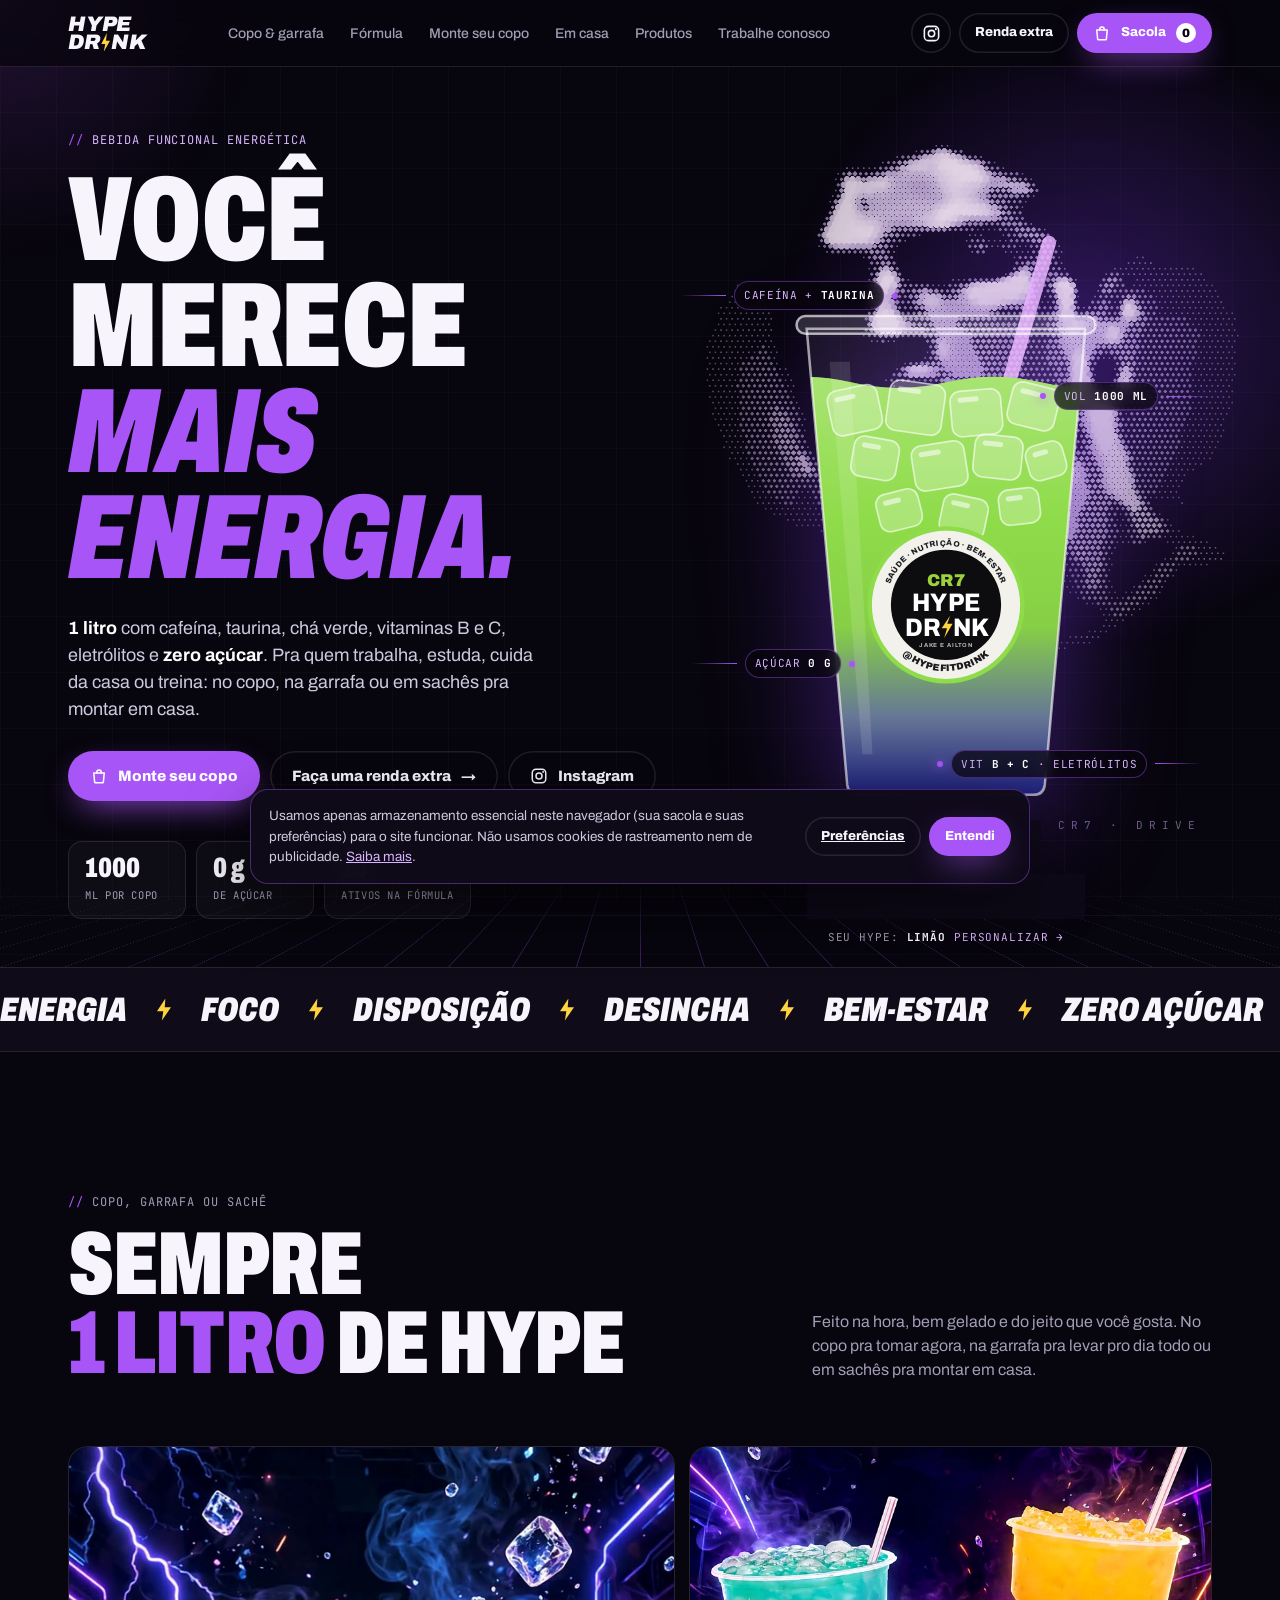
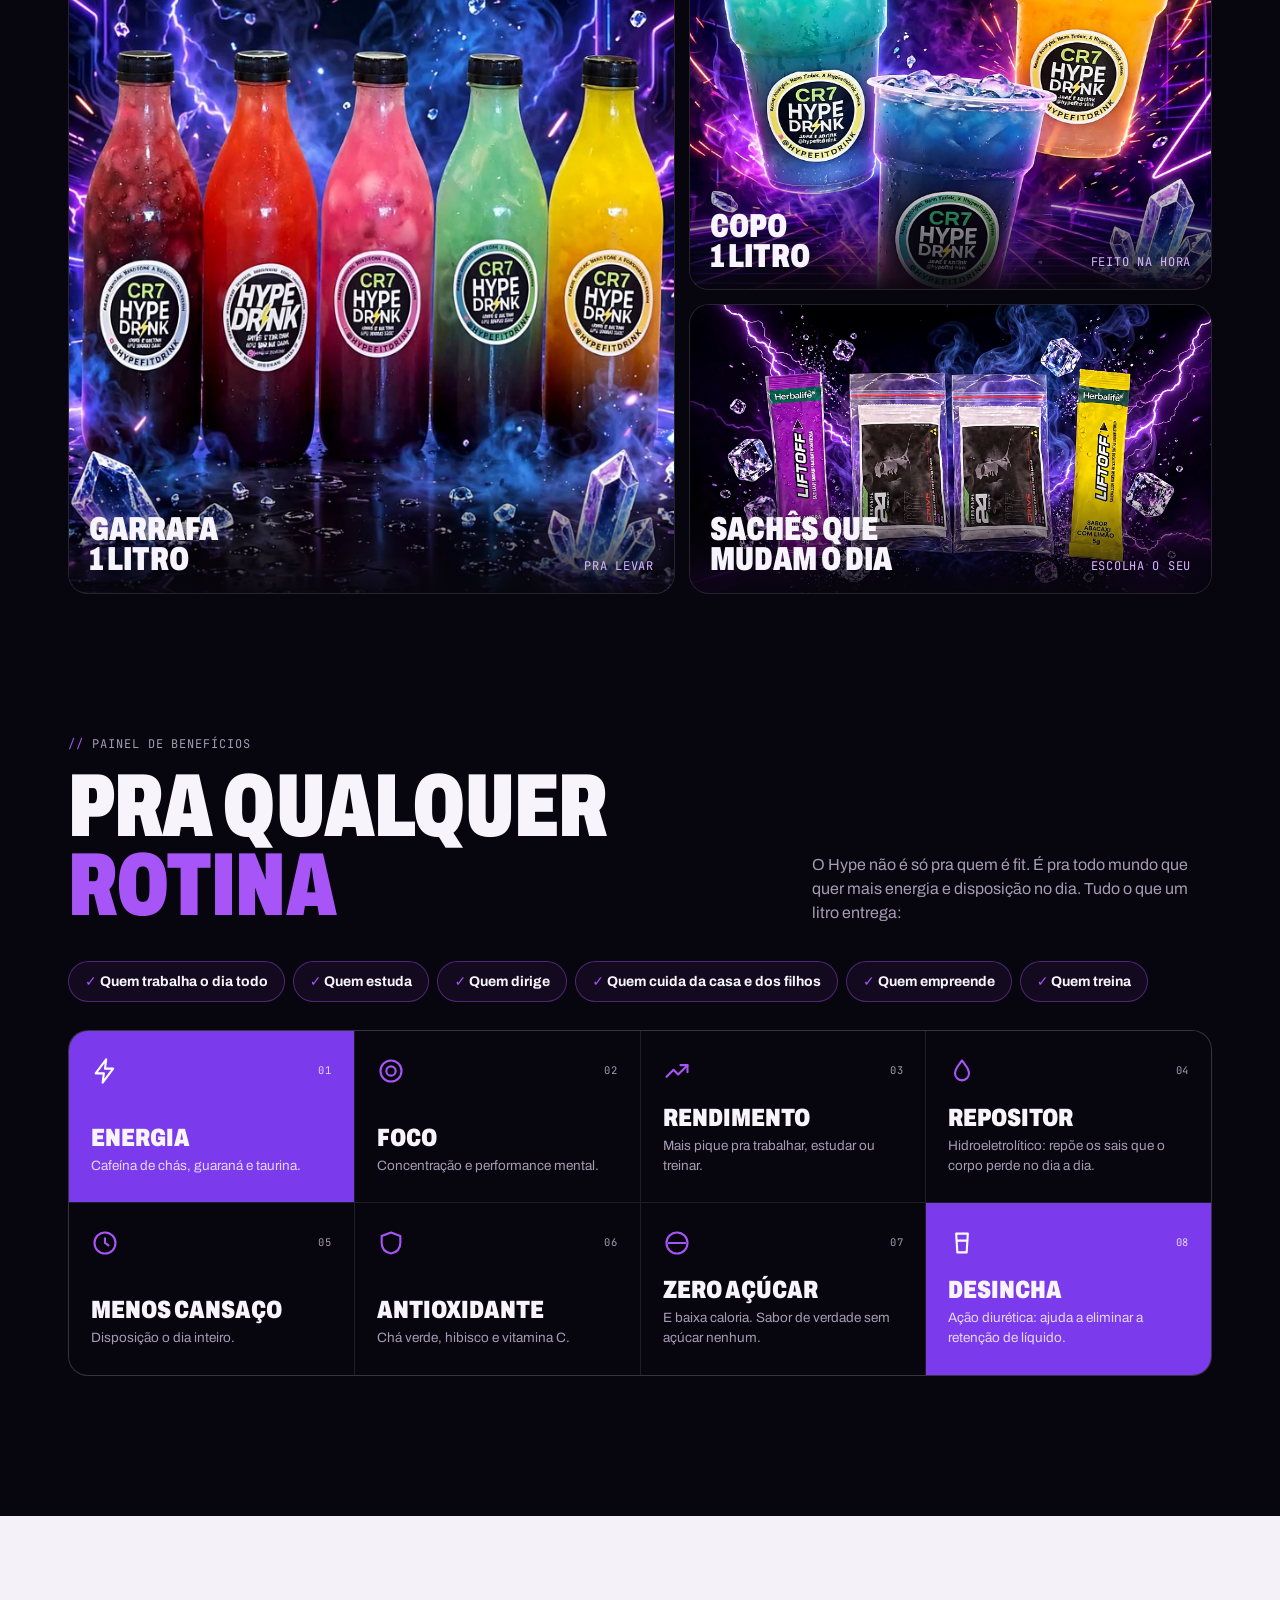
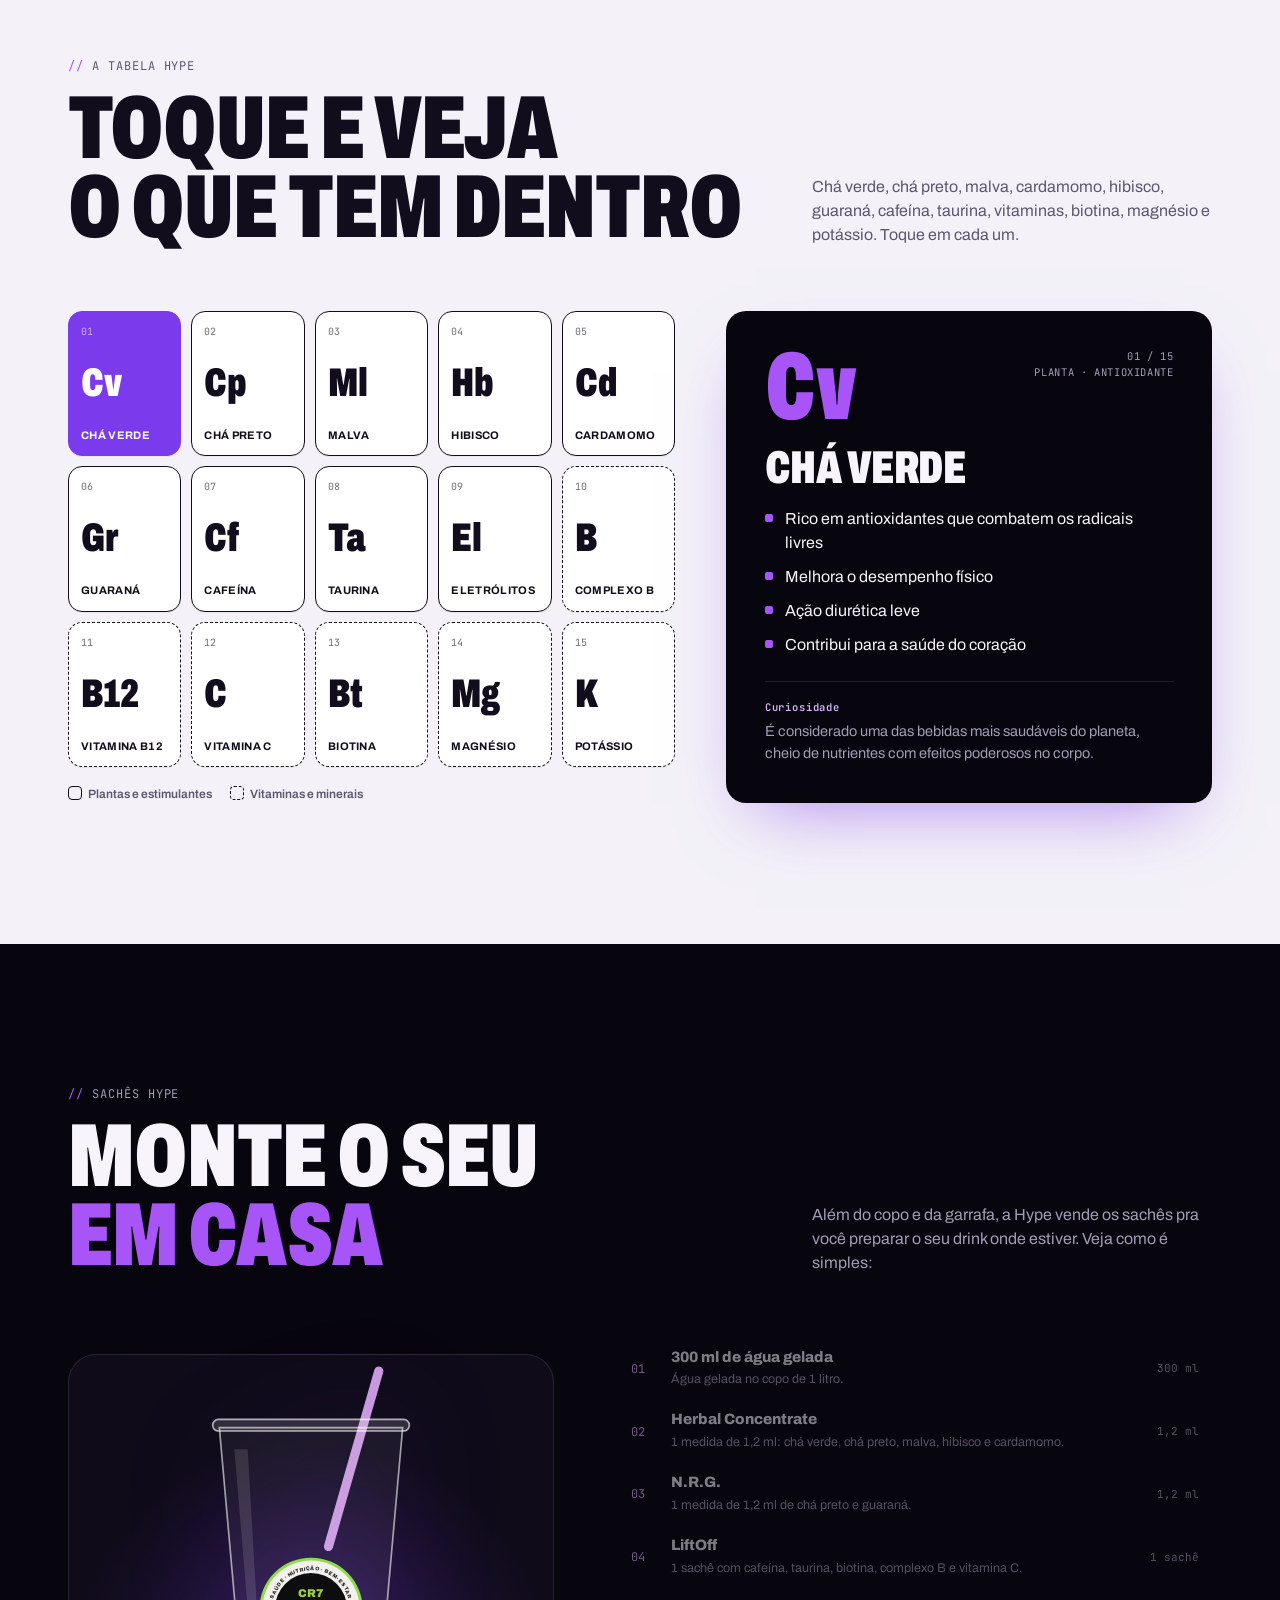
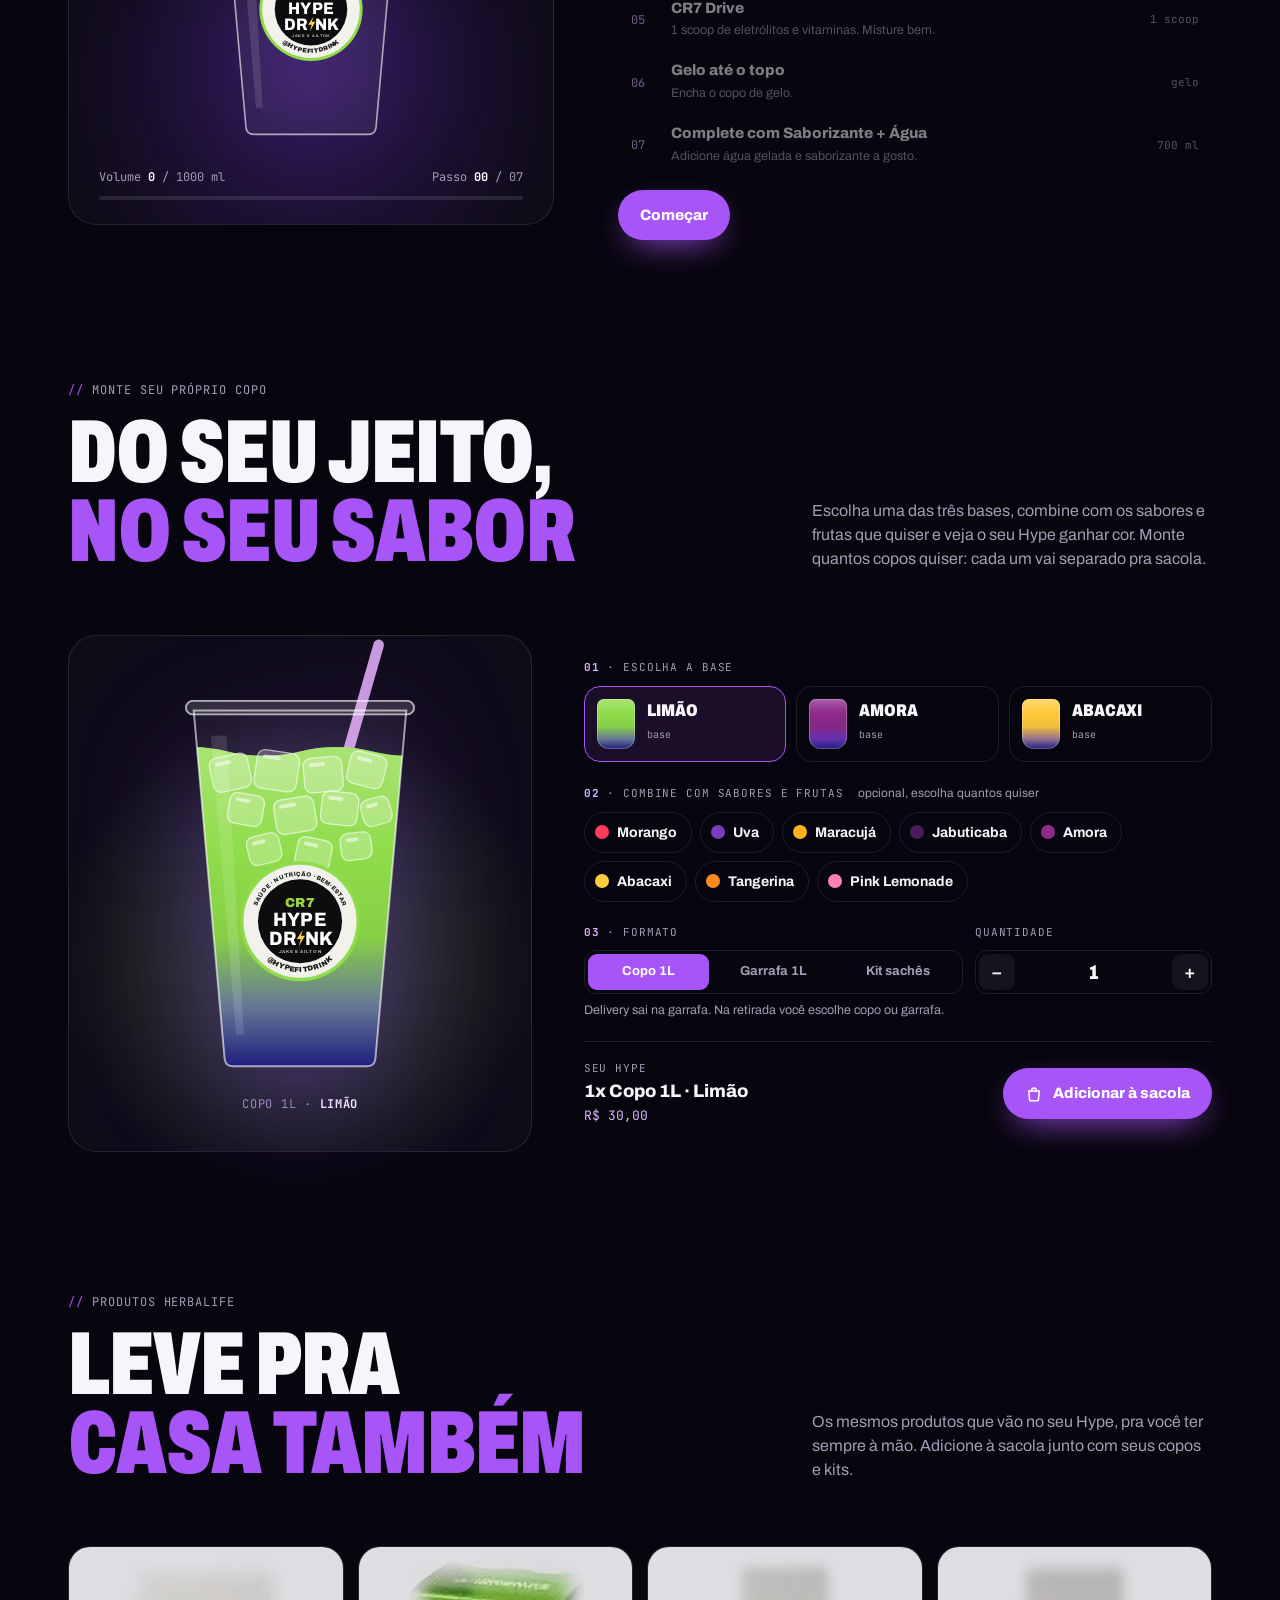
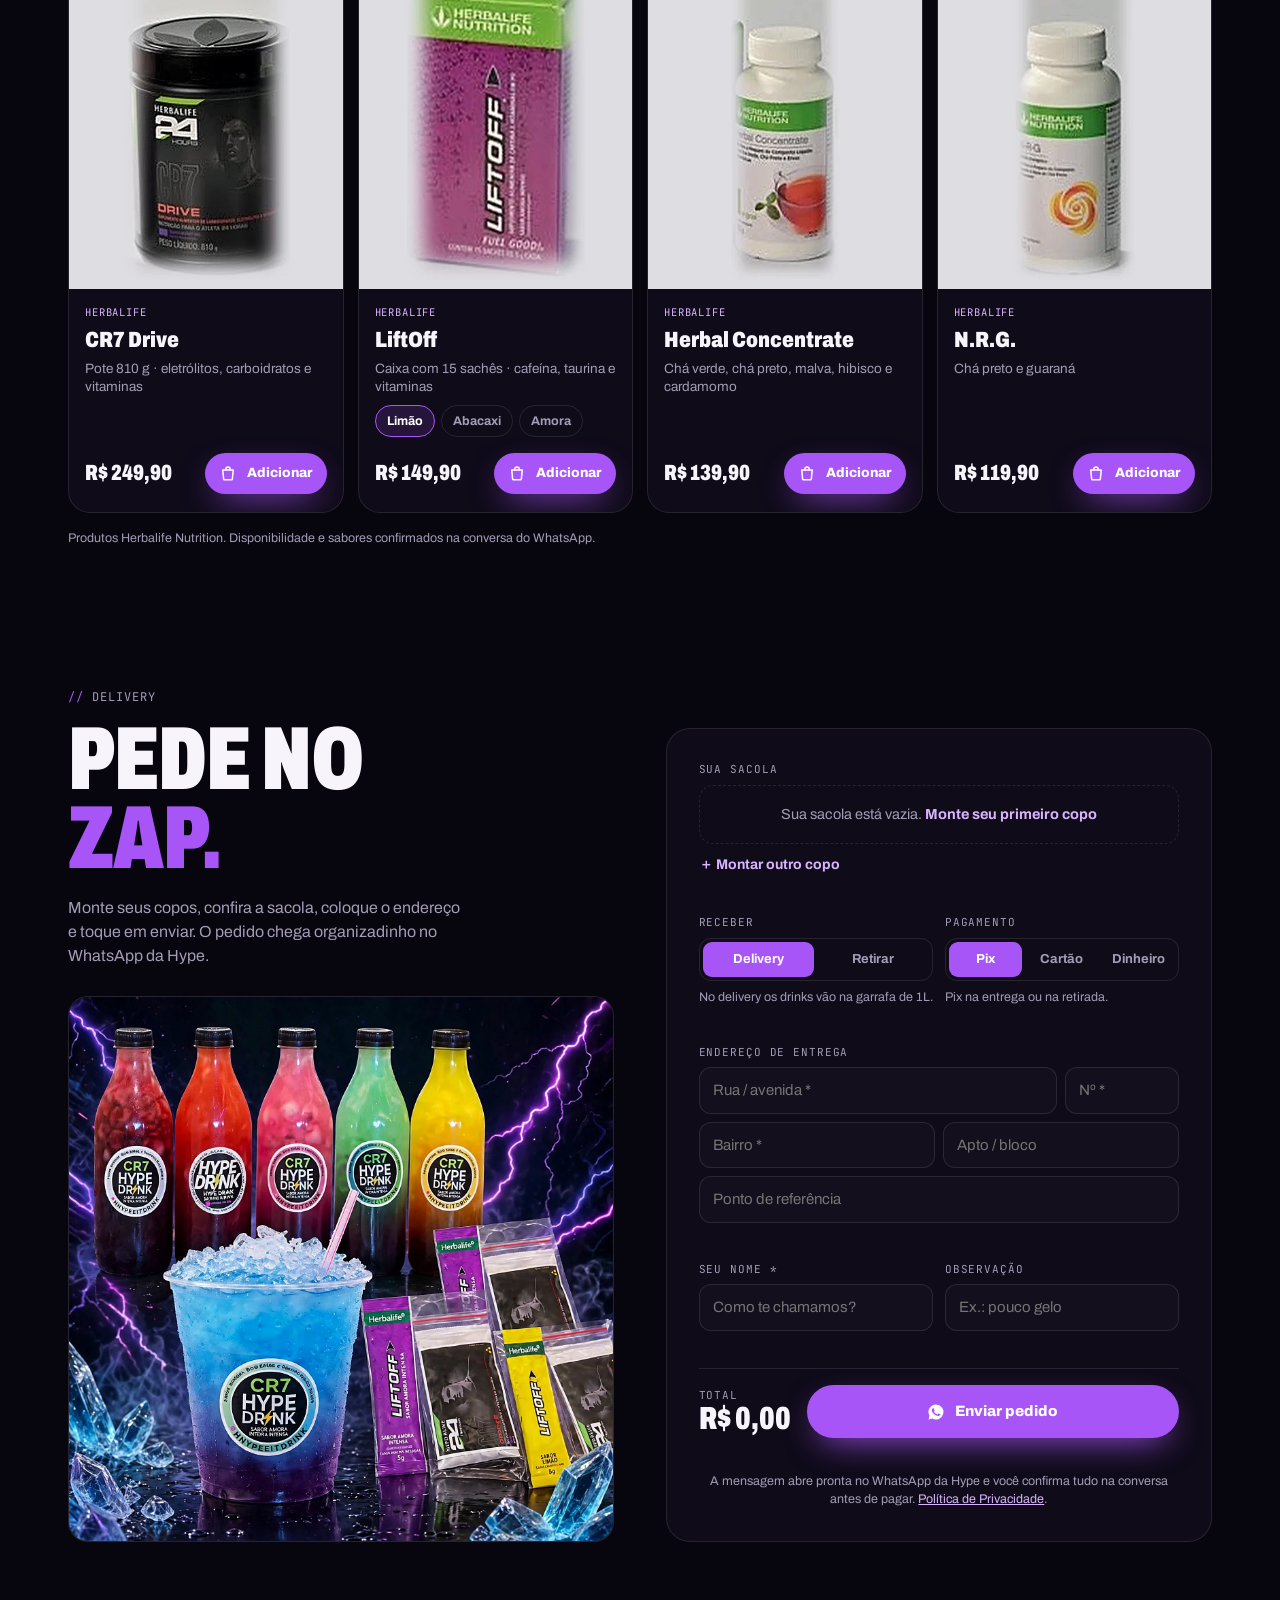
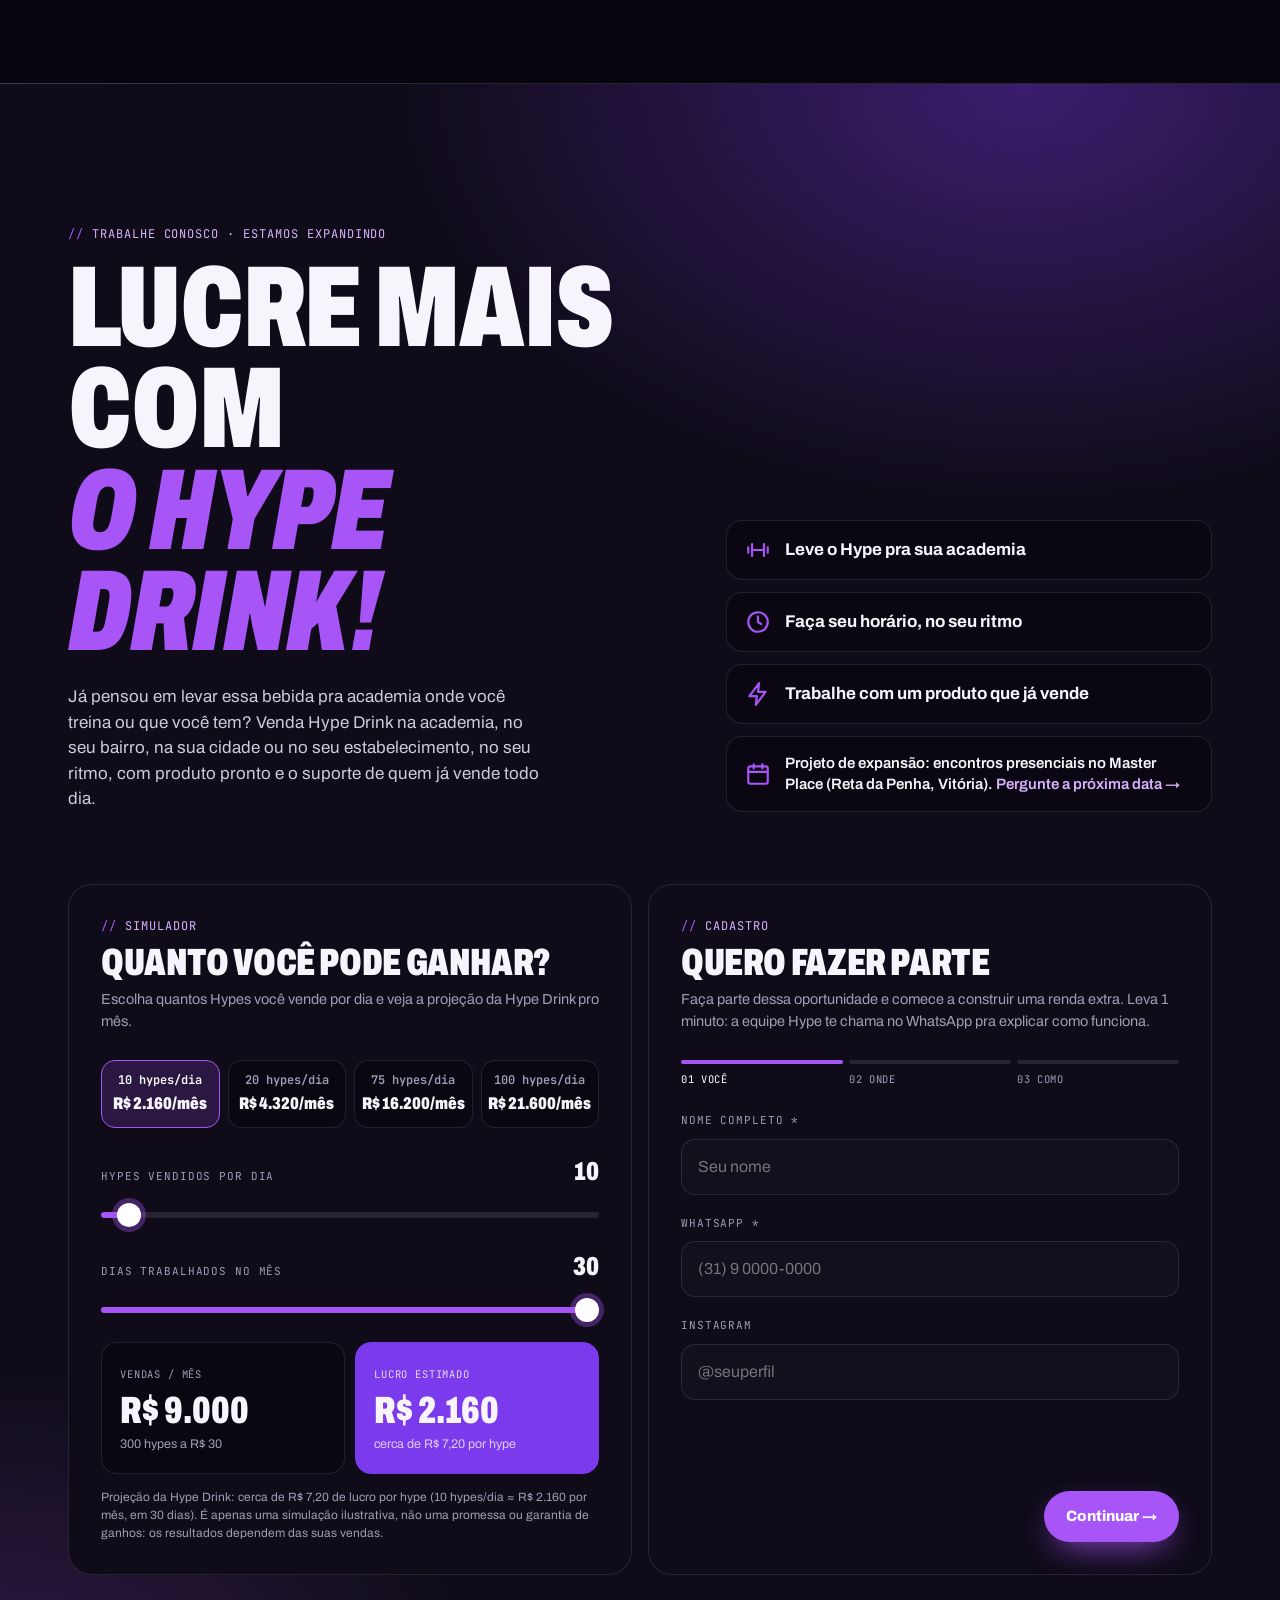
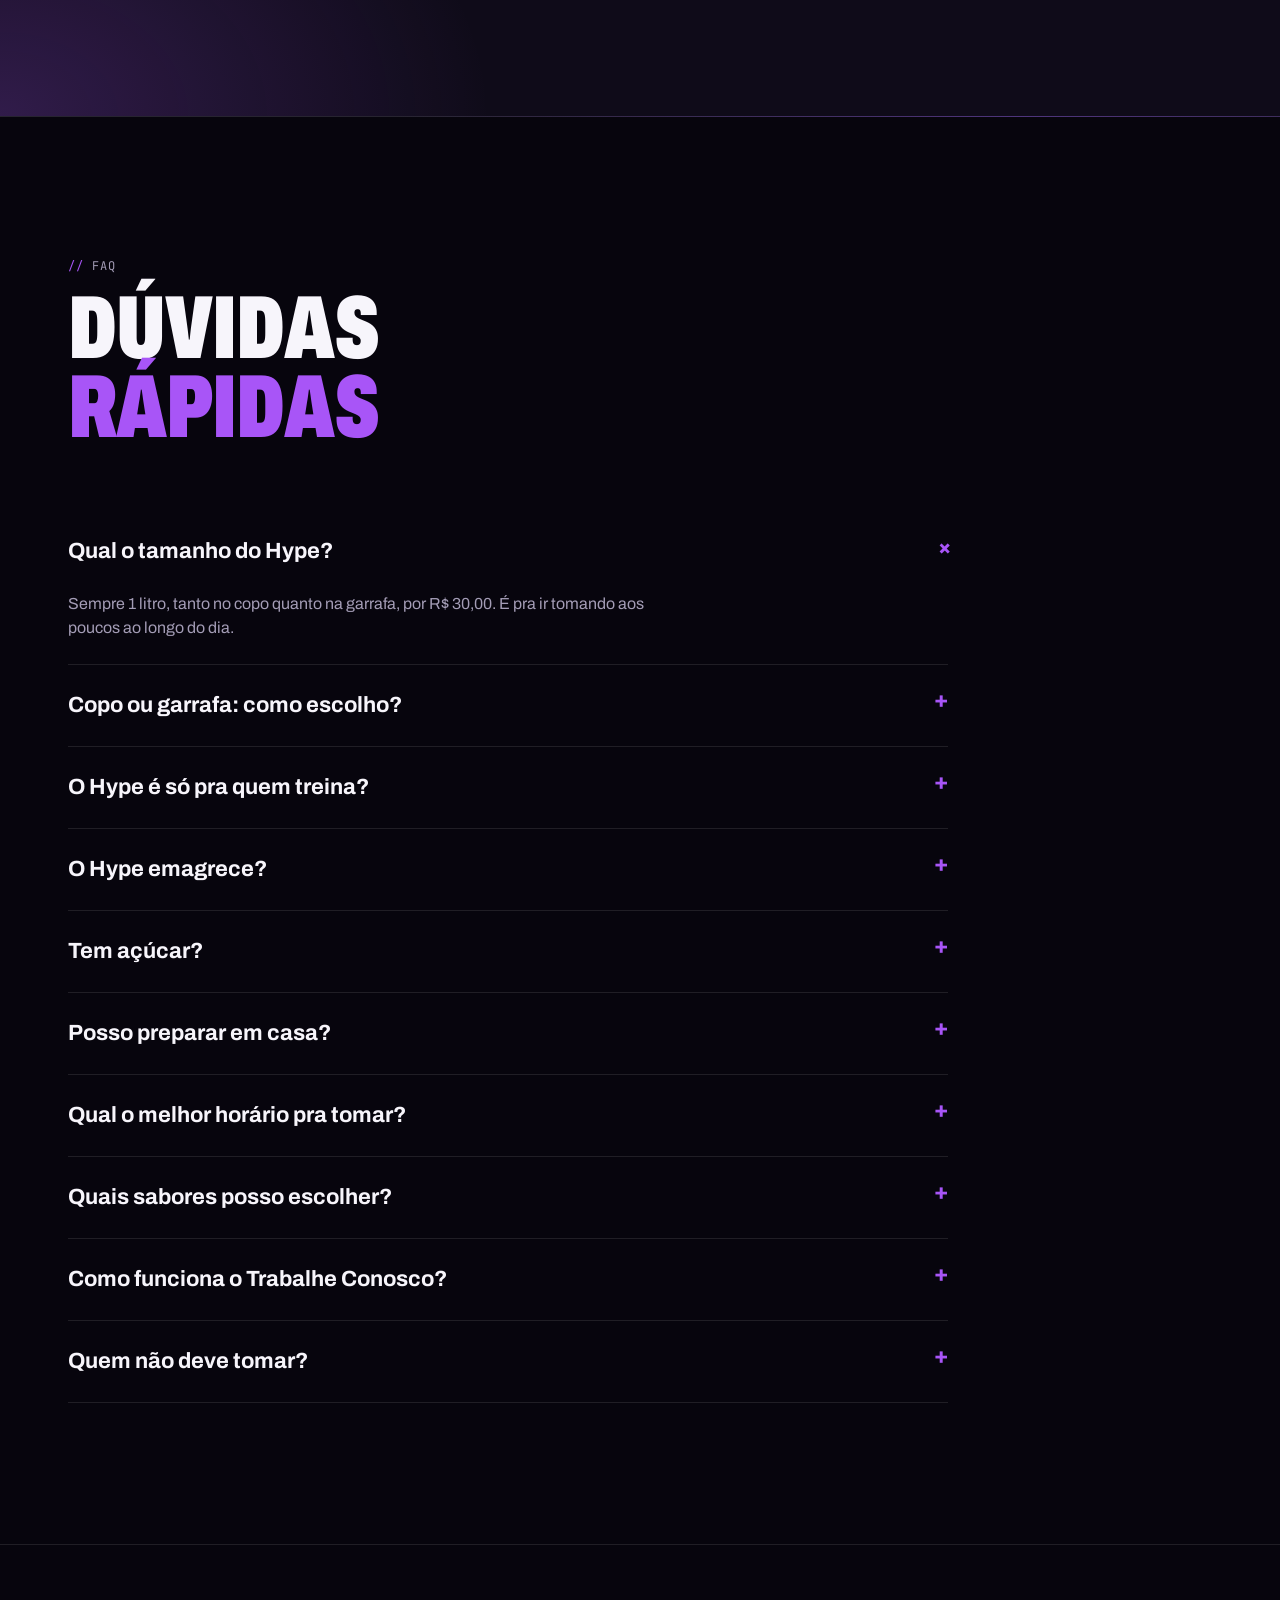
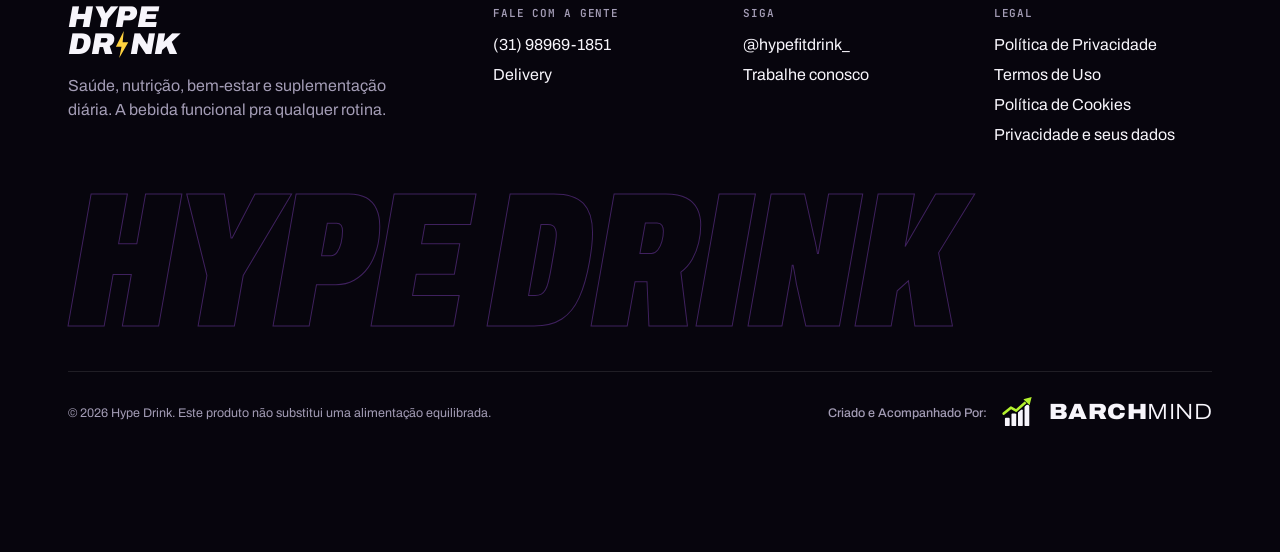
==== index.html @ 382d9a9b "InfiniteTag da cliente no servidor; produtos Herbalife fora do pagamento online Co-Authored-By: Clau" ====
<!doctype html>
<html lang="pt-BR">
<head>
<meta charset="utf-8">
<meta name="viewport" content="width=device-width, initial-scale=1, viewport-fit=cover">
<title>Hype Fit Drink</title>
<link rel="icon" href="favicon.svg" type="image/svg+xml">
<link rel="icon" href="favicon-32.png" sizes="32x32" type="image/png">
<link rel="apple-touch-icon" href="apple-touch-icon.png">
<meta name="description" content="Hype Fit Drink: bebida funcional energética de 1 litro. Cafeína, taurina, chá verde, vitaminas B e C, eletrólitos e zero açúcar. No copo, na garrafa ou em sachês. Monte seu copo e faça uma renda extra trabalhando com a Hype.">
<meta name="theme-color" content="#07050d">
<meta property="og:type" content="website">
<meta property="og:title" content="Hype Fit Drink">
<meta property="og:description" content="1 litro de energia, foco e disposição. Zero açúcar. Monte seu copo e peça pelo WhatsApp.">
<meta property="og:url" content="https://hypefitdrink.netlify.app/">
<meta property="og:site_name" content="Hype Fit Drink">
<meta property="og:locale" content="pt_BR">
<meta property="og:image" content="https://hypefitdrink.netlify.app/assets/copos-neon.jpg">
<meta property="og:image:width" content="728">
<meta property="og:image:height" content="1280">
<meta name="twitter:card" content="summary_large_image">
<link rel="canonical" href="https://hypefitdrink.netlify.app/">
<meta name="google-site-verification" content="Ypv107OmJcsfK61vMa24xwpZQLL4mafSCX-icCPOXNg">
<link rel="preconnect" href="https://fonts.googleapis.com">
<link rel="preconnect" href="https://fonts.gstatic.com" crossorigin>
<link href="https://fonts.googleapis.com/css2?family=Archivo:ital,wdth,wght@0,62..125,300..900;1,62..125,300..900&family=JetBrains+Mono:wght@400;600;700&display=swap" rel="stylesheet">
<style>
:root{
  --bg:#07050d;--bg2:#0f0b19;--bg3:#171126;
  --line:rgba(255,255,255,.1);--line2:rgba(168,85,247,.4);
  --text:#f7f5fb;--mute:#a39cb5;
  --p:#a855f7;--p2:#7c3aed;--p3:#d8b4fe;
  --volt:#ffd23f;
  --flav:#ff2d55;
  --paper:#f4f2f8;--paper-ink:#120d1c;
  --r:20px;--pad:clamp(16px,4vw,48px);--max:1240px;
  --mono:"JetBrains Mono",ui-monospace,monospace;
}
*{box-sizing:border-box;margin:0;padding:0}
[hidden]{display:none!important}
html{scroll-behavior:smooth;-webkit-text-size-adjust:100%}
body{background:var(--bg);color:var(--text);font-family:"Archivo",system-ui,sans-serif;line-height:1.5;overflow-x:hidden;-webkit-font-smoothing:antialiased}
body::before{content:"";position:fixed;inset:0;z-index:-1;pointer-events:none;
  background:linear-gradient(rgba(255,255,255,.025) 1px,transparent 1px) 0 0/56px 56px,linear-gradient(90deg,rgba(255,255,255,.025) 1px,transparent 1px) 0 0/56px 56px}
img{display:block;max-width:100%}
a{color:inherit;text-decoration:none}
button,input,select,textarea{font:inherit;color:inherit}
button{background:none;border:0;cursor:pointer}
.wrap{max-width:var(--max);margin:0 auto;padding:0 var(--pad)}
.display{font-weight:900;font-variation-settings:"wdth" 68;text-transform:uppercase;line-height:.88;letter-spacing:-.01em}
.mono{font-family:var(--mono);font-size:12px;letter-spacing:.06em;text-transform:uppercase}
.eyebrow{font-family:var(--mono);font-size:12px;letter-spacing:.08em;color:var(--p3);text-transform:uppercase}
.eyebrow::before{content:"// ";color:var(--p)}
.pp{color:var(--p)}
.flav{color:var(--flav);transition:color .6s}

/* progress + cursor glow */
.progress{position:fixed;top:0;left:0;right:0;height:2px;background:linear-gradient(90deg,var(--p2),var(--p),var(--p3));transform-origin:0 50%;transform:scaleX(0);z-index:100}
.cglow{position:fixed;left:0;top:0;width:520px;height:520px;margin:-260px 0 0 -260px;border-radius:50%;background:radial-gradient(closest-side,rgba(168,85,247,.16),transparent);pointer-events:none;z-index:0;opacity:0;transition:opacity .4s}
@media (pointer:fine){.cglow{opacity:1}}

/* ribbon + nav */
.nav{position:sticky;top:0;z-index:60;background:rgba(7,5,13,.72);backdrop-filter:blur(16px);-webkit-backdrop-filter:blur(16px);border-bottom:1px solid var(--line)}
.nav .wrap{display:flex;align-items:center;justify-content:space-between;height:66px;gap:20px}
.logo{display:inline-flex;flex-direction:column;font-weight:900;font-style:italic;font-variation-settings:"wdth" 100;font-size:21px;line-height:.86;letter-spacing:-.01em}
.logo span{display:flex;align-items:flex-end}
.logo svg{width:.5em;height:.9em;fill:var(--volt);margin:0 .02em}
.nav ul{display:flex;gap:26px;list-style:none;font-size:14px;color:var(--mute);font-weight:500}
.nav ul a{transition:color .2s}.nav ul a:hover{color:var(--text)}
.nav .acts{display:flex;gap:8px}
@media (max-width:980px){.nav ul{display:none}}
@media (max-width:520px){.nav .acts .btn.ghost{display:none}}

.btn{display:inline-flex;align-items:center;justify-content:center;gap:10px;font-weight:800;font-size:15px;padding:14px 22px;border-radius:999px;background:var(--p);color:#fff;white-space:nowrap;transition:transform .2s,box-shadow .3s,background .2s;box-shadow:0 12px 34px -12px var(--p)}
.btn:hover{transform:translateY(-2px);box-shadow:0 16px 44px -10px var(--p)}
.btn svg{width:18px;height:18px;fill:currentColor;flex:none}
.btn.white{background:#fff;color:var(--bg);box-shadow:none}
.btn.ghost{background:transparent;color:var(--text);box-shadow:inset 0 0 0 1.5px var(--line)}
.btn.ghost:hover{box-shadow:inset 0 0 0 1.5px var(--p)}
.btn.sm{padding:10px 16px;font-size:13px}
.iconbtn{width:40px;height:40px;border-radius:50%;display:grid;place-items:center;box-shadow:inset 0 0 0 1.5px var(--line);transition:box-shadow .2s,color .2s}
.iconbtn:hover{box-shadow:inset 0 0 0 1.5px var(--p);color:var(--p3)}
.iconbtn svg{width:19px;height:19px}

/* ---------- HERO ---------- */
.hero{position:relative;overflow:hidden;isolation:isolate;padding:clamp(28px,5vw,64px) 0 0}
.hero::before{content:"";position:absolute;width:900px;height:900px;right:-260px;top:-180px;border-radius:50%;background:radial-gradient(closest-side,rgba(124,58,237,.35),transparent 70%);z-index:-2}
.floor{position:absolute;left:-50%;right:-50%;bottom:0;height:46%;z-index:-1;
  background-image:linear-gradient(rgba(168,85,247,.55) 1px,transparent 1px),linear-gradient(90deg,rgba(168,85,247,.55) 1px,transparent 1px);background-size:64px 64px;
  transform:perspective(420px) rotateX(64deg);transform-origin:50% 100%;
  -webkit-mask-image:linear-gradient(to top,#000 10%,transparent 85%);mask-image:linear-gradient(to top,#000 10%,transparent 85%);
  animation:floor 2.4s linear infinite;opacity:.55}
@keyframes floor{to{background-position:0 64px}}
.hero .wrap{display:grid;grid-template-columns:1.05fr .95fr;gap:24px;align-items:center;min-height:min(760px,calc(100vh - 100px))}
.hero h1{font-size:clamp(60px,9.4vw,140px);margin-top:18px}
.hero h1 em{font-style:italic;color:var(--p);display:block}
.hero .lead{max-width:470px;margin-top:24px;font-size:18px;color:#cfc9de}
.hero .lead b{color:#fff}
.ctas{display:flex;gap:10px;flex-wrap:wrap;margin-top:28px}
.stats{display:flex;gap:10px;margin:40px 0 48px;flex-wrap:wrap}
.stat{border:1px solid var(--line);background:rgba(255,255,255,.03);border-radius:14px;padding:12px 16px;min-width:118px}
.stat b{display:block;font-size:28px;font-weight:900;font-variation-settings:"wdth" 72;line-height:1}
.stat span{font-family:var(--mono);font-size:10.5px;color:var(--mute);text-transform:uppercase;letter-spacing:.06em}

.stage{position:relative;height:100%;min-height:600px;display:grid;place-items:center;perspective:900px}
.vwrap{position:relative;z-index:1;width:min(100%,380px);transform-style:preserve-3d;transition:transform .2s ease-out}
.vessel{width:100%;height:auto;overflow:visible;filter:drop-shadow(0 30px 60px rgba(124,58,237,.45))}
.vessel .glass{fill:rgba(255,255,255,.05)}
.vessel .edge{fill:none;stroke:rgba(255,255,255,.6);stroke-width:2}
.vessel .rim{fill:rgba(255,255,255,.14);stroke:rgba(255,255,255,.65);stroke-width:2}
.vessel .cap{fill:#141019;stroke:rgba(255,255,255,.35);stroke-width:2}
.vessel .shine{fill:#fff;opacity:.12}
.vessel .straw{fill:#e9b3ff;opacity:.85}
.vessel .cupel,.vessel .botel{transition:opacity .5s}
.vessel[data-form=cup] .botel,.vessel[data-form=bottle] .cupel{opacity:0}
.vessel .lvl{transition:transform 1.1s cubic-bezier(.3,.8,.2,1)}
.vessel .wave{animation:wave 3.2s linear infinite}
.vessel .wave.w2{animation-duration:5s;animation-direction:reverse;opacity:.5}
@keyframes wave{to{transform:translateX(-150px)}}
.vessel .ice{transition:opacity .6s}
.vessel.noice .ice{opacity:0}
.vessel .cube{animation:icebob 5.5s ease-in-out infinite;transform-box:fill-box;transform-origin:center}
.vessel .cube rect{fill:rgba(255,255,255,.24);stroke:rgba(255,255,255,.62);stroke-width:1.3}
.vessel .cube .gl{fill:rgba(255,255,255,.55);stroke:none}
@keyframes icebob{0%,100%{transform:translate(0,0) rotate(0deg)}30%{transform:translate(1.6px,-2.6px) rotate(3deg)}65%{transform:translate(-1.3px,1.4px) rotate(-2.4deg)}}
.vessel .bub circle{fill:rgba(255,255,255,.55);animation:bub 4s linear infinite;opacity:0}
@keyframes bub{0%{transform:translateY(0);opacity:0}15%{opacity:.8}100%{transform:translateY(-300px);opacity:0}}
.vessel .ringf{fill:var(--flav);transition:fill .6s}
.vessel .stk text{font-family:Archivo,sans-serif;font-style:normal;font-weight:800}
.vessel .stk .band{fill:#1c1c1f;font-size:6.2px;letter-spacing:.45px}
.vessel .stk .band.b{font-size:7.6px;font-weight:900;letter-spacing:.3px}
.vessel .stk .cr7{fill:#9bd23c;font-size:13.5px;font-weight:900;letter-spacing:.3px}
.vessel .stk .mk{fill:#fff;font-size:20px;font-weight:800;font-variation-settings:"wdth" 92;letter-spacing:.2px}
.vessel .stk .sm{fill:rgba(255,255,255,.72);font-size:4.6px;font-weight:700;letter-spacing:.7px}
.vessel .s0,.vessel .s1,.vessel .s2{transition:stop-color .9s}
.vessel .s3,.vessel .s4{transition:stop-color 1.8s}
.vessel.swirl .lvl{animation:swirl 1.2s ease-in-out}
@keyframes swirl{25%{transform:var(--lt) skewX(4deg)}75%{transform:var(--lt) skewX(-4deg)}}

.hud{position:absolute;z-index:2;font-family:var(--mono);font-size:11px;letter-spacing:.06em;text-transform:uppercase;color:var(--p3);display:flex;align-items:center;gap:8px;white-space:nowrap;pointer-events:none}
.hud b{color:#fff;font-weight:700}
.hud span{background:rgba(7,5,13,.72);border:1px solid var(--line2);padding:5px 9px;border-radius:999px;backdrop-filter:blur(6px)}
.hud i{width:46px;height:1px;background:linear-gradient(90deg,transparent,var(--p))}
.hud.r i{background:linear-gradient(90deg,var(--p),transparent)}
.hud.h1{left:0;top:18%}.hud.h2{right:0;top:30%}.hud.h3{left:2%;top:62%}.hud.h4{right:2%;top:74%}
.hud::before{content:"";width:6px;height:6px;border-radius:50%;background:var(--p);box-shadow:0 0 12px var(--p);order:2}
.hud.r::before{order:0}

.ctrl{position:absolute;left:50%;bottom:22px;transform:translateX(-50%);display:flex;flex-direction:column;align-items:center;gap:10px;z-index:3}
.seg{display:flex;gap:4px;padding:4px;border-radius:999px;background:rgba(15,11,25,.8);border:1px solid var(--line);backdrop-filter:blur(10px)}
.seg button{white-space:nowrap;padding:8px 14px;border-radius:999px;font-size:13px;font-weight:700;color:var(--mute);transition:background .25s,color .25s}
.seg button[aria-pressed=true]{background:#fff;color:var(--bg)}
.chips{display:flex;gap:8px}
.chip{width:30px;height:30px;border-radius:50%;background:linear-gradient(180deg,var(--c) 42%,#3b2c9e);box-shadow:0 0 0 2px var(--bg),0 0 0 3px rgba(255,255,255,.18);transition:transform .2s,box-shadow .2s}
.chip[aria-pressed=true]{transform:scale(1.15);box-shadow:0 0 0 2px var(--bg),0 0 0 4px #fff,0 0 22px var(--c)}
.flavname{font-family:var(--mono);font-size:11px;color:var(--mute);letter-spacing:.08em;text-transform:uppercase;text-align:center}
.flavname b{color:#fff}
.flavname a{color:var(--p3);margin-left:8px}
.bchips{display:flex;gap:4px;padding:4px;border-radius:999px;background:rgba(15,11,25,.8);border:1px solid var(--line);backdrop-filter:blur(10px)}
.bchip{display:flex;align-items:center;gap:7px;padding:7px 12px 7px 8px;border-radius:999px;font-size:13px;font-weight:700;color:var(--mute);white-space:nowrap;transition:background .25s,color .25s}
.bchip i{width:16px;height:16px;border-radius:50%;box-shadow:inset 0 0 0 1px rgba(255,255,255,.3)}
.bchip[aria-pressed=true]{background:#fff;color:var(--bg)}
/* referência CR7 atrás do copo: retrato em pontos, discreto */
.cr7bg{position:absolute;inset:0;pointer-events:none;z-index:0}
.cr7bg img{position:absolute;left:50%;top:14px;width:min(150%,600px);height:auto;translate:-45% 0;opacity:.88;mix-blend-mode:screen;
  animation:cr7float 9s ease-in-out infinite}
@keyframes cr7float{50%{transform:translateY(-8px);opacity:1}}
.cr7bg .c7t{position:absolute;right:2%;bottom:16%;font-family:var(--mono);font-size:11px;letter-spacing:6px;color:rgba(216,180,254,.5)}

@media (max-width:900px){
  .hero .wrap{grid-template-columns:1fr;min-height:0}
  .stage{min-height:600px;place-items:start center;padding-top:20px}
  .vwrap{width:min(74%,300px)}
  .hud{font-size:10px}.hud i{width:22px}
  .hud.h1{left:0;top:6%}.hud.h2{right:0;top:22%}.hud.h3{left:0;top:52%}.hud.h4{right:0;top:64%}
  .stats{margin:32px 0 0;flex-wrap:nowrap;gap:8px}
  .stat{min-width:0;flex:1;padding:10px 12px}
  .stat b{font-size:24px}
  .stat span{font-size:9.5px}

  .bstage .vessel{width:min(70%,230px)}
  .stage{min-height:740px;padding-top:156px}
  .cr7bg img{top:50px;width:min(98%,350px)}
}

/* marquee */
.marquee{border-block:1px solid var(--line);background:var(--bg2);overflow:hidden;position:relative}
.marquee .track{display:flex;width:max-content;animation:mq 30s linear infinite}
.marquee span{display:flex;align-items:center;font-weight:900;font-style:italic;font-variation-settings:"wdth" 72;text-transform:uppercase;font-size:clamp(22px,3vw,34px);padding:16px 0;white-space:nowrap}
.marquee span::after{content:"";width:14px;height:22px;margin:0 30px;background:var(--volt);clip-path:polygon(60% 0,0 58%,45% 58%,35% 100%,100% 40%,55% 40%)}
@keyframes mq{to{transform:translateX(-50%)}}

/* sections */
.sec{padding:clamp(80px,11vw,150px) 0;position:relative}
.head{display:flex;justify-content:space-between;align-items:end;gap:28px;flex-wrap:wrap;margin-bottom:clamp(36px,5vw,64px)}
.head h2{font-size:clamp(46px,7vw,100px);margin-top:14px}
.head p{max-width:400px;color:var(--mute)}

/* gallery */
.gal{display:grid;grid-template-columns:1.16fr 1fr;gap:14px}
.gal .col{display:grid;gap:14px}
.gal .tile>img{width:100%;height:auto}
.gal .tile.big{min-height:420px}
.gal .tile.big>img{position:absolute;inset:0;height:100%;object-fit:cover;object-position:50% 45%}
.tile{position:relative;border-radius:var(--r);overflow:hidden;border:1px solid var(--line);background:var(--bg2);transform-style:preserve-3d;transition:transform .25s ease-out,border-color .3s}
.tile:hover{border-color:var(--line2)}
.crop{position:relative;overflow:hidden;aspect-ratio:var(--w)/var(--h)}
.crop img{position:absolute;max-width:none;width:calc(var(--W)/var(--w)*100%);left:calc(var(--x)/var(--w)*-100%);top:calc(var(--y)/var(--h)*-100%)}
.tile figcaption{position:absolute;left:0;right:0;bottom:0;padding:40px 20px 18px;background:linear-gradient(transparent,rgba(7,5,13,.92));display:flex;justify-content:space-between;align-items:end;gap:12px}
.tile figcaption b{font-size:clamp(24px,2.6vw,34px);font-weight:900;font-variation-settings:"wdth" 70;text-transform:uppercase;line-height:.9}
.tile figcaption .mono{color:var(--p3)}
@media (max-width:820px){.gal{grid-template-columns:1fr}.gal .tile.big{min-height:0;aspect-ratio:4/5}}

/* benefits panel */
.who{list-style:none;display:flex;flex-wrap:wrap;gap:8px;margin:-28px 0 28px}
.who li{padding:9px 16px;border-radius:999px;border:1px solid var(--line2);background:rgba(168,85,247,.08);font-size:14px;font-weight:700}
.who li::before{content:"✓ ";color:var(--p)}
.panel{display:grid;grid-template-columns:repeat(4,1fr);gap:1px;background:var(--line);border:1px solid var(--line);border-radius:var(--r);overflow:hidden}
.ben{background:var(--bg);padding:26px 22px;min-height:170px;display:flex;flex-direction:column;justify-content:space-between;gap:20px;position:relative;transition:background .3s}
.ben:hover{background:var(--bg3)}
.ben .top{display:flex;justify-content:space-between;align-items:center}
.ben svg{width:28px;height:28px;stroke:var(--p);fill:none;stroke-width:1.8;stroke-linecap:round;stroke-linejoin:round}
.ben .mono{color:var(--mute);font-size:10.5px}
.ben h3{font-size:clamp(20px,2vw,25px);font-weight:900;font-variation-settings:"wdth" 76;text-transform:uppercase;line-height:1}
.ben p{color:var(--mute);font-size:13.5px;margin-top:6px}
.ben.hi{background:var(--p2)}
.ben.hi svg{stroke:#fff}.ben.hi .mono,.ben.hi p{color:rgba(255,255,255,.8)}
@media (max-width:900px){.panel{grid-template-columns:1fr 1fr}.ben{min-height:150px;padding:20px 16px}}

/* table (white section) */
.white{background:var(--paper);color:var(--paper-ink)}
.white .eyebrow{color:var(--p2)}
.white .head p{color:#5c5670}
.table{display:grid;grid-template-columns:1.25fr 1fr;gap:clamp(24px,4vw,56px);align-items:stretch}
.table>div:first-child{display:flex;flex-direction:column}
.els{display:grid;grid-template-columns:repeat(5,1fr);grid-auto-rows:1fr;gap:10px;flex:1}
.el{min-height:110px;border:1.5px solid var(--paper-ink);border-radius:14px;padding:12px;background:#fff;box-shadow:0 1px 0 rgba(18,13,28,.06);display:flex;flex-direction:column;justify-content:space-between;text-align:left;transition:background .25s,color .25s,transform .25s,border-color .25s;color:var(--paper-ink)}
.el:hover{transform:translateY(-3px);border-color:var(--p2)}
.el .no{font-family:var(--mono);font-size:10px;opacity:.6}
.el .sy{font-size:clamp(24px,3.2vw,40px);font-weight:900;font-variation-settings:"wdth" 70;line-height:.9}
.el .nm{font-size:clamp(8.5px,1vw,11px);font-weight:700;text-transform:uppercase;letter-spacing:.03em;white-space:nowrap;overflow:hidden;text-overflow:ellipsis}
.el[data-g=vit]{border-style:dashed}
.el[aria-selected=true]{background:var(--p2);border-color:var(--p2);color:#fff}
.legend{display:flex;gap:18px;margin-top:18px;font-size:12px;font-weight:600;color:#5c5670;flex-wrap:wrap}
.legend i{display:inline-block;width:14px;height:14px;border:1.5px solid var(--paper-ink);border-radius:4px;vertical-align:-2px;margin-right:6px}
.legend i.d{border-style:dashed}
.detail{background:var(--bg);color:var(--text);border-radius:var(--r);padding:clamp(24px,3vw,40px);display:flex;flex-direction:column;box-shadow:0 30px 70px -30px rgba(124,58,237,.6)}
.detail .top{display:flex;justify-content:space-between;align-items:start;gap:16px}
.detail .sy{font-size:96px;font-weight:900;font-variation-settings:"wdth" 64;line-height:.8;color:var(--p)}
.detail .kind{font-family:var(--mono);font-size:10.5px;letter-spacing:.06em;text-transform:uppercase;color:var(--mute);text-align:right}
.detail h3{font-size:clamp(34px,3.6vw,48px);margin:22px 0 18px}
.detail ul{list-style:none;display:grid;gap:10px;margin-bottom:24px}
.detail li{display:flex;gap:12px;align-items:baseline}
.detail li::before{content:"";flex:none;width:8px;height:8px;border-radius:2px;background:var(--p);transform:translateY(-2px)}
.detail .swap{display:flex;flex-direction:column;flex:1}
.detail .cur{margin-top:auto;border-top:1px solid var(--line);padding-top:18px;color:var(--mute);font-size:14.5px}
.detail .cur b{display:block;font-family:var(--mono);font-size:10.5px;letter-spacing:.08em;color:var(--p3);margin-bottom:6px;font-weight:600}
.swap{animation:sw .45s cubic-bezier(.2,.8,.2,1)}
@keyframes sw{from{opacity:0;transform:translateY(10px)}}
@media (max-width:900px){.table{grid-template-columns:1fr}.els{grid-template-columns:repeat(4,1fr)}.el{min-height:0;aspect-ratio:1}}
@media (max-width:420px){.els{gap:6px}.el{padding:7px;border-radius:9px}}

/* builder (monte em casa) */
.build{display:grid;grid-template-columns:.9fr 1.1fr;gap:clamp(28px,5vw,72px);align-items:center}
.bstage{position:relative;border:1px solid var(--line);border-radius:28px;background:radial-gradient(circle at 50% 70%,rgba(124,58,237,.28),transparent 60%),var(--bg2);padding:36px 30px 24px;display:flex;flex-direction:column;align-items:center}
.bstage .vessel{width:min(100%,250px)}
.readout{display:flex;justify-content:space-between;width:100%;margin-top:18px;font-family:var(--mono);font-size:12px;color:var(--mute)}
.readout b{color:#fff}
.meter{width:100%;height:4px;border-radius:4px;background:var(--line);margin-top:10px;overflow:hidden}
.meter i{display:block;height:100%;width:0;background:linear-gradient(90deg,var(--p2),var(--p3));transition:width 1s}
.build>div:last-child{display:flex;flex-direction:column;justify-content:center}
.steps{list-style:none;counter-reset:s;display:grid;gap:2px;margin:0 0 14px}
.step{display:grid;grid-template-columns:28px 1fr auto;gap:12px;align-items:center;padding:8px 12px;border-radius:14px;border:1px solid transparent;cursor:pointer;transition:background .25s,border-color .25s,opacity .25s;opacity:.5}
.step .n{font-family:var(--mono);font-size:12px;color:var(--p3)}
.step b{font-weight:800;font-size:15px;line-height:1.25;display:block}
.step span{font-size:12.5px;line-height:1.35;color:var(--mute)}
.step .q{font-family:var(--mono);font-size:11px;color:var(--mute)}
.step.done{opacity:.85}
.step.done .n{color:#fff}
.step.cur{opacity:1;background:var(--bg3);border-color:var(--line2)}
.bnav{display:flex;gap:10px}
.kits{display:grid;grid-template-columns:1.3fr 1fr 1fr;gap:14px;margin-top:clamp(48px,6vw,80px)}
.kit{border:1px solid var(--line);background:var(--bg2);border-radius:var(--r);padding:24px;display:flex;flex-direction:column;gap:10px}
.kit.photo{padding:0;overflow:hidden}
.kit.photo .crop{flex:1;min-height:200px}
.kit.photo .crop img{filter:saturate(1.05)}
.kit h3{font-size:30px}
.kit p{color:var(--mute);font-size:14.5px}
.kit .tag{font-family:var(--mono);font-size:11px;color:var(--p3);text-transform:uppercase;letter-spacing:.06em}
.kit .btn{margin-top:auto}
@media (max-width:900px){.build{grid-template-columns:1fr}.kits{grid-template-columns:1fr}}

/* order */
.ordergrid{display:grid;grid-template-columns:1fr 1fr;gap:clamp(24px,4vw,56px);align-items:stretch}
.card{background:var(--bg2);border:1px solid var(--line);border-radius:24px;padding:clamp(20px,3vw,32px)}
.field{margin-bottom:20px}
.field>label,.field>.lb{display:block;font-family:var(--mono);font-size:11px;letter-spacing:.08em;text-transform:uppercase;color:var(--mute);margin-bottom:10px}
.opts{display:grid;grid-template-columns:repeat(3,1fr);gap:8px}
.opt{padding:14px 10px;border-radius:14px;border:1.5px solid var(--line);text-align:center;transition:border-color .2s,background .2s}
.opt b{display:block;font-weight:800;font-size:15px}
.opt small{font-family:var(--mono);font-size:10.5px;color:var(--mute)}
.opt[aria-pressed=true]{border-color:var(--p);background:rgba(168,85,247,.12)}
.qty{display:flex;align-items:center;justify-content:space-between;border:1.5px solid var(--line);border-radius:14px;padding:6px}
.qty button{width:46px;height:46px;border-radius:10px;background:rgba(255,255,255,.06);font-size:22px;font-weight:700}
.qty output{font-size:26px;font-weight:900;font-variation-settings:"wdth" 75}
input,select,textarea{width:100%;padding:15px 16px;border-radius:14px;border:1.5px solid var(--line);background:rgba(255,255,255,.02);font-size:16px;outline:none;transition:border-color .2s}
input:focus,select:focus,textarea:focus{border-color:var(--p)}
select option{background:var(--bg2)}
textarea{min-height:96px;resize:vertical}
.total{display:flex;justify-content:space-between;align-items:end;border-top:1px solid var(--line);padding-top:20px;margin:6px 0 20px}
.total span{font-family:var(--mono);font-size:12px;color:var(--mute)}
.total b{font-size:44px;font-weight:900;font-variation-settings:"wdth" 70;line-height:1}
.card .btn.full{width:100%;padding:18px}
.note{font-size:12.5px;color:var(--mute);text-align:center;margin-top:12px}
.ordercopy h2{font-size:clamp(50px,7vw,100px);margin:14px 0 18px}
.ordercopy p{color:var(--mute);max-width:44ch}
.ordercopy .mini{display:flex;gap:10px;margin-top:28px}
.ordercopy .mini .tile{flex:1}
@media (max-width:900px){.ordergrid{grid-template-columns:1fr}}

/* formulário de pedido compacto */
.oform .field{margin-bottom:14px}
.oform .field>label,.oform .field>.lb,.oform .lb{margin-bottom:7px}
.oform .opt{padding:9px 8px;border-radius:12px}
.oform .opt b{font-size:14px}
.oform .chips{gap:6px;height:42px;align-items:center}
.oform .chip{width:26px;height:26px}
.oform .qty{padding:3px;border-radius:12px}
.oform .qty button{width:36px;height:36px;border-radius:9px;font-size:18px}
.oform .qty output{font-size:20px}
.oform input{padding:11px 13px;font-size:15px;border-radius:12px}
.frow{display:grid;grid-template-columns:1fr 1fr;gap:12px}
.tg{display:flex;gap:4px;padding:3px;border:1.5px solid var(--line);border-radius:12px}
.tg button{flex:1;padding:8px 4px;border-radius:9px;font-weight:700;font-size:13px;color:var(--mute);transition:background .2s,color .2s}
.tg button[aria-pressed=true]{background:var(--p);color:#fff}
.addr{border:0;margin:0 0 14px;padding:0;min-width:0}
.addr legend{display:block;font-family:var(--mono);font-size:11px;letter-spacing:.08em;text-transform:uppercase;color:var(--mute);margin-bottom:7px;padding:0}
.addr[hidden]{display:none}
.agrid{display:grid;grid-template-columns:repeat(4,1fr);gap:8px}
.a-rua{grid-column:span 3}.a-bai,.a-comp{grid-column:span 2}.a-ref{grid-column:1/-1}
.obar{display:flex;align-items:center;gap:16px;border-top:1px solid var(--line);padding-top:16px}
.obar .tot span{display:block;font-family:var(--mono);font-size:11px;color:var(--mute);text-transform:uppercase;letter-spacing:.08em}
.obar .tot b{font-size:32px;font-weight:900;font-variation-settings:"wdth" 70;line-height:1;white-space:nowrap}
.obar .btn{flex:1;padding:15px 16px}
.oform .err{margin:0 0 10px;min-height:0}
.oform .note{margin-top:10px}
.oform{display:flex;flex-direction:column;justify-content:space-between;margin-top:40px}
.oform .err:empty{display:none}
@media (max-width:900px){.oform{justify-content:flex-start;margin-top:0}}
@media (max-width:480px){.frow{grid-template-columns:1fr;gap:0}.obar .tot b{font-size:26px}}

/* trabalhe conosco */
.work{background:radial-gradient(900px 600px at 80% 0%,rgba(124,58,237,.4),transparent 70%),radial-gradient(700px 500px at 0% 100%,rgba(168,85,247,.22),transparent 70%),var(--bg2);border-block:1px solid var(--line);overflow:hidden}
.work .intro{display:grid;grid-template-columns:1.1fr .9fr;gap:clamp(28px,5vw,72px);align-items:end;margin-bottom:clamp(40px,6vw,72px)}
.work h2{font-size:clamp(56px,9vw,136px)}
.work h2 em{font-style:italic;color:var(--p)}
.perks{list-style:none;display:grid;gap:12px}
.perks li{display:flex;gap:14px;align-items:center;padding:16px 18px;border:1px solid var(--line);border-radius:16px;background:rgba(7,5,13,.5);font-weight:700;font-size:17px}
.perks svg{width:26px;height:26px;stroke:var(--p);fill:none;stroke-width:2;stroke-linecap:round;stroke-linejoin:round;flex:none}
.sgrid{display:grid;grid-template-columns:1fr 1fr;gap:16px;align-items:stretch}
.sim,.work .form{display:flex;flex-direction:column}
.sim .res{margin-top:auto}
#sfBody{display:flex;flex-direction:column;flex:1}
.work .fnav{margin-top:auto;padding-top:24px}
.work .err:empty{min-height:0;margin:0}
.sim h3,.form h3{font-size:clamp(28px,3vw,38px);margin-bottom:8px;line-height:.95}
.sim p.sub,.form p.sub{color:var(--mute);font-size:14.5px;margin-bottom:28px;min-height:3em}
.qpick{display:grid;grid-template-columns:repeat(4,1fr);gap:8px;margin-bottom:24px}
.qpick button{padding:10px 6px;border-radius:14px;border:1.5px solid var(--line);background:rgba(7,5,13,.5);text-align:center;transition:border-color .2s,background .2s}
.qpick b{display:block;font-size:12px;font-family:var(--mono);color:var(--mute);font-weight:600}
.qpick span{display:block;font-size:17px;font-weight:900;font-variation-settings:"wdth" 75;margin-top:2px}
.qpick button[aria-pressed=true]{border-color:var(--p);background:rgba(168,85,247,.18)}
.qpick button[aria-pressed=true] b{color:#fff}
@media (max-width:480px){.qpick{grid-template-columns:1fr 1fr}}
.perks li a{color:var(--p3);white-space:nowrap}
.perks li span{font-size:15px;font-weight:600;line-height:1.4}
.range{margin-bottom:22px}
.range .lab{display:flex;justify-content:space-between;align-items:baseline;margin-bottom:10px}
.range .lab span{font-family:var(--mono);font-size:11px;letter-spacing:.08em;text-transform:uppercase;color:var(--mute)}
.range .lab b{font-size:26px;font-weight:900;font-variation-settings:"wdth" 72}
input[type=range]{-webkit-appearance:none;appearance:none;padding:0;height:6px;border:0;border-radius:6px;background:linear-gradient(90deg,var(--p) var(--v,30%),rgba(255,255,255,.1) var(--v,30%))}
input[type=range]::-webkit-slider-thumb{-webkit-appearance:none;width:24px;height:24px;border-radius:50%;background:#fff;box-shadow:0 0 0 5px rgba(168,85,247,.35);cursor:pointer}
input[type=range]::-moz-range-thumb{width:24px;height:24px;border:0;border-radius:50%;background:#fff;box-shadow:0 0 0 5px rgba(168,85,247,.35);cursor:pointer}
.res{display:grid;grid-template-columns:1fr 1fr;gap:10px;margin-top:8px}
.res div{border:1px solid var(--line);border-radius:16px;padding:18px;background:rgba(7,5,13,.5)}
.res div.hl{background:var(--p2);border-color:var(--p2)}
.res span{font-family:var(--mono);font-size:10.5px;letter-spacing:.08em;text-transform:uppercase;color:var(--mute)}
.res .hl span{color:rgba(255,255,255,.8)}
.res b{display:block;font-size:clamp(28px,3vw,38px);font-weight:900;font-variation-settings:"wdth" 70;line-height:1.05;margin-top:6px}
.res small{font-size:12.5px;color:var(--mute)}
.res .hl small{color:rgba(255,255,255,.75)}
.disc{font-size:12px;color:var(--mute);margin-top:14px}
.prog{display:flex;gap:6px;margin-bottom:24px}
.prog div{flex:1}
.prog i{display:block;height:4px;border-radius:4px;background:var(--line);overflow:hidden;position:relative}
.prog i::after{content:"";position:absolute;inset:0;background:var(--p);transform:scaleX(0);transform-origin:0;transition:transform .5s}
.prog .on i::after{transform:none}
.prog span{display:block;font-family:var(--mono);font-size:10.5px;color:var(--mute);margin-top:8px;text-transform:uppercase;letter-spacing:.06em}
.prog .on span{color:#fff}
.fstep{display:none}
.fstep.on{display:block;animation:sw .4s}
.row2{display:grid;grid-template-columns:1fr 110px;gap:10px}
.row2 label{display:block;font-family:var(--mono);font-size:11px;letter-spacing:.08em;text-transform:uppercase;color:var(--mute);margin-bottom:10px}
.cards{display:grid;gap:8px}
.rc{position:relative;display:grid;grid-template-columns:auto 1fr;gap:14px;align-items:center;padding:14px 16px;border:1.5px solid var(--line);border-radius:14px;cursor:pointer;transition:border-color .2s,background .2s}
.rc input{position:absolute;opacity:0;pointer-events:none;width:1px}
.rc .dot{width:20px;height:20px;border-radius:50%;border:2px solid var(--mute);display:grid;place-items:center}
.rc b{display:block;font-weight:800}
.rc small{color:var(--mute);font-size:13px}
.rc:has(input:checked){border-color:var(--p);background:rgba(168,85,247,.12)}
.rc:has(input:checked) .dot{border-color:var(--p)}
.rc:has(input:checked) .dot::after{content:"";width:10px;height:10px;border-radius:50%;background:var(--p)}
.pills{display:flex;gap:8px;flex-wrap:wrap}
.pill{position:relative}
.pill input{position:absolute;opacity:0;width:1px}
.pill span{display:inline-block;padding:10px 16px;border-radius:999px;border:1.5px solid var(--line);font-weight:700;font-size:14px;cursor:pointer;transition:all .2s}
.pill input:checked+span{border-color:var(--p);background:rgba(168,85,247,.15)}
.consent{display:flex;gap:12px;align-items:flex-start;font-size:13.5px;color:var(--mute);cursor:pointer}
.consent input{width:20px;height:20px;flex:none;accent-color:var(--p);margin-top:1px}
.fnav{display:flex;justify-content:space-between;gap:10px;margin-top:24px}
.err{color:#ff7a9a;font-size:13px;margin-top:10px;min-height:1em}
.invalid{border-color:#ff5c84!important}
.ok{text-align:center;padding:24px 4px}
.ok .badge{width:72px;height:72px;border-radius:50%;background:var(--p);display:grid;place-items:center;margin:0 auto 18px;box-shadow:0 0 40px var(--p)}
.ok .badge svg{width:34px;height:34px;stroke:#fff;fill:none;stroke-width:3}
.ok h3{margin-bottom:10px}
.ok p{color:var(--mute);margin-bottom:22px}
.ok .mono{color:var(--p3);display:block;margin-bottom:18px}
@media (max-width:900px){.work .intro,.sgrid{grid-template-columns:1fr}}

/* faq */
.faq{max-width:880px}
.faq details{border-bottom:1px solid var(--line)}
.faq summary{list-style:none;cursor:pointer;display:flex;justify-content:space-between;gap:20px;padding:24px 0;font-size:clamp(18px,2vw,22px);font-weight:700}
.faq summary::-webkit-details-marker{display:none}
.faq summary::after{content:"+";font-family:var(--mono);font-size:24px;line-height:1;color:var(--p);transition:transform .3s}
.faq details[open] summary::after{transform:rotate(45deg)}
.faq details p{padding:0 0 24px;color:var(--mute);max-width:66ch}

/* footer */
footer{border-top:1px solid var(--line);padding:60px 0 120px;position:relative;overflow:hidden}
footer .wrap{display:grid;grid-template-columns:1.8fr 1fr 1fr 1fr;gap:32px}
footer h5{font-family:var(--mono);font-size:11px;letter-spacing:.08em;text-transform:uppercase;color:var(--mute);margin-bottom:12px;font-weight:600}
footer li{list-style:none;margin-bottom:6px}
footer .big{grid-column:1/-1;font-size:clamp(70px,15vw,210px);line-height:.8;font-style:italic;color:transparent;-webkit-text-stroke:1px rgba(168,85,247,.35);user-select:none}
footer .legal{grid-column:1/-1;border-top:1px solid var(--line);padding-top:22px;font-size:12.5px;color:var(--mute);display:flex;justify-content:space-between;gap:16px;flex-wrap:wrap;align-items:center}
.credit{display:inline-flex;align-items:center;gap:12px;color:var(--text);font-weight:700}
.credit svg{width:38px;height:38px}
.credit b{font-size:22px;font-weight:900;font-variation-settings:"wdth" 112;letter-spacing:.02em}
.credit b span{font-weight:300}
@media (max-width:900px){footer .wrap{grid-template-columns:1fr 1fr}footer .wrap>div:first-child{grid-column:1/-1}}

/* mobile sticky */
.mcta{position:fixed;left:12px;right:12px;bottom:calc(12px + env(safe-area-inset-bottom));z-index:70;display:none;align-items:center;justify-content:space-between;gap:12px;background:rgba(15,11,25,.92);backdrop-filter:blur(14px);-webkit-backdrop-filter:blur(14px);border:1px solid var(--line2);border-radius:999px;padding:8px 8px 8px 20px;transform:translateY(calc(100% + 60px + env(safe-area-inset-bottom)));opacity:0;visibility:hidden;pointer-events:none;transition:transform .4s cubic-bezier(.2,.8,.2,1),opacity .25s,visibility 0s .4s}
.mcta.show{transform:none;opacity:1;visibility:visible;pointer-events:auto;transition:transform .4s cubic-bezier(.2,.8,.2,1),opacity .25s,visibility 0s}
.mcta small{display:block;font-family:var(--mono);font-size:10px;color:var(--mute)}
.mcta b{font-size:19px;font-weight:900;font-variation-settings:"wdth" 75}
@media (max-width:900px){.mcta{display:flex}}

/* monte seu copo */
.mcgrid{display:grid;grid-template-columns:.85fr 1.15fr;gap:clamp(24px,4vw,56px);align-items:center}
.mcstage{position:relative;border:1px solid var(--line);border-radius:28px;background:radial-gradient(circle at 50% 62%,color-mix(in srgb,var(--flav) 28%,transparent),transparent 62%),var(--bg2);padding:32px 24px 22px;display:flex;flex-direction:column;align-items:center;gap:12px}
.mcstage .vessel{width:min(100%,290px)}
.mcname{font-family:var(--mono);font-size:12px;letter-spacing:.06em;text-transform:uppercase;color:var(--mute);text-align:center;min-height:2.8em;max-width:34ch}
.mcname b{color:#fff}
.mcstep{margin-bottom:22px}
.mc .lb{display:block;font-family:var(--mono);font-size:11px;letter-spacing:.08em;text-transform:uppercase;color:var(--mute);margin-bottom:10px}
.mc .lb b{color:var(--p3)}
.mc .lb small{text-transform:none;letter-spacing:0;font-family:Archivo,sans-serif;margin-left:6px;font-size:12px}
.bases{display:grid;grid-template-columns:repeat(3,1fr);gap:10px}
.base{display:flex;align-items:center;gap:12px;padding:12px;border:1.5px solid var(--line);border-radius:16px;text-align:left;transition:border-color .2s,background .2s,transform .2s}
.base:hover{transform:translateY(-2px)}
.base i{width:38px;height:50px;border-radius:7px 7px 12px 12px;flex:none;box-shadow:inset 0 0 0 1px rgba(255,255,255,.25)}
.base b{display:block;font-weight:900;font-size:17px;text-transform:uppercase;font-variation-settings:"wdth" 80;line-height:1.1}
.base small{font-family:var(--mono);font-size:10px;color:var(--mute)}
.base[aria-pressed=true]{border-color:var(--p);background:rgba(168,85,247,.12)}
.xchips{display:flex;flex-wrap:wrap;gap:8px}
.xchip{display:inline-flex;align-items:center;gap:8px;padding:9px 14px 9px 10px;border-radius:999px;border:1.5px solid var(--line);font-weight:700;font-size:14px;transition:border-color .2s,background .2s}
.xchip i{width:14px;height:14px;border-radius:50%;background:var(--c)}
.xchip[aria-pressed=true]{border-color:var(--c);background:color-mix(in srgb,var(--c) 20%,transparent)}
.xchip[aria-pressed=true]::after{content:"✓";font-size:12px}
.frow3{display:grid;grid-template-columns:1.6fr 1fr;gap:12px}
/* produtos herbalife */
.pgrid{display:grid;grid-template-columns:repeat(4,1fr);gap:14px}
.pcard{display:flex;flex-direction:column;background:var(--bg2);border:1px solid var(--line);border-radius:22px;overflow:hidden;transition:border-color .25s,transform .25s}
.pcard:hover{border-color:var(--line2);transform:translateY(-3px)}
.pcard figure{aspect-ratio:4/5;background:#deddE2;overflow:hidden}
.pcard figure img{width:100%;height:100%;object-fit:cover;transition:transform .5s}
.pcard:hover figure img{transform:scale(1.04)}
.pcard .pb{display:flex;flex-direction:column;gap:8px;padding:16px 16px 18px;flex:1}
.pcard .tag{font-family:var(--mono);font-size:10.5px;letter-spacing:.08em;text-transform:uppercase;color:var(--p3)}
.pcard h3{font-size:22px;font-weight:900;line-height:1.05;font-variation-settings:"wdth" 80}
.pcard p{font-size:13.5px;color:var(--mute);line-height:1.35}
.pcard .pv{display:flex;flex-wrap:wrap;gap:6px}
.pcard .pv button{padding:6px 11px;border-radius:999px;border:1.5px solid var(--line);font-size:12.5px;font-weight:700;color:var(--mute);transition:all .2s}
.pcard .pv button[aria-pressed=true]{border-color:var(--p);background:rgba(168,85,247,.15);color:#fff}
.pcard .pf{margin-top:auto;padding-top:8px;display:flex;align-items:center;justify-content:space-between;gap:10px}
.pcard .pf b{font-size:22px;font-weight:900;font-variation-settings:"wdth" 72;white-space:nowrap}
.pcard .pf .btn{padding:10px 14px;font-size:13.5px}
.pcard .pf .btn.done{background:#1f9d55;border-color:#1f9d55}
.pnote{font-size:12.5px;color:var(--mute);margin-top:16px}
@media (max-width:900px){.pgrid{grid-template-columns:1fr 1fr;gap:10px}.pcard .pf{flex-direction:column;align-items:stretch}.pcard .pf .btn{justify-content:center}}
@media (max-width:480px){.pcard h3{font-size:18px}.pcard .pb{padding:12px}.pcard p{font-size:12.5px}.pcard .pf b{font-size:20px}}
.fhint{font-size:12.5px;color:var(--mute);margin-top:8px;line-height:1.35}
.mckit[hidden]{display:none}
.kitopts{display:grid;grid-template-columns:repeat(3,1fr);gap:8px}
.kitopt{padding:12px 8px;border-radius:14px;border:1.5px solid var(--line);text-align:center;transition:border-color .2s,background .2s}
.kitopt b{display:block;font-size:22px;font-weight:900;font-variation-settings:"wdth" 75;line-height:1}
.kitopt span{display:block;font-family:var(--mono);font-size:10.5px;color:var(--mute);margin:2px 0 6px;text-transform:uppercase}
.kitopt em{font-style:normal;font-weight:800;color:var(--p3);font-size:14px}
.kitopt[aria-pressed=true]{border-color:var(--p);background:rgba(168,85,247,.12)}
.pronto{display:flex;gap:12px;align-items:flex-start;margin-top:12px;padding:12px 14px;border:1.5px solid var(--line);border-radius:14px;cursor:pointer}
.pronto input{width:20px;height:20px;flex:none;accent-color:var(--p);margin-top:2px;padding:0}
.pronto b{display:block;font-size:14.5px}
.pronto small{color:var(--mute);font-size:12.5px}
.pronto:has(input:checked){border-color:var(--p);background:rgba(168,85,247,.08)}
.mc .qty{padding:3px;border-radius:12px}
.mc .qty button{width:36px;height:36px;border-radius:9px;font-size:18px}
.mc .qty output{font-size:20px}
.mcbar{display:flex;align-items:center;justify-content:space-between;gap:16px;border-top:1px solid var(--line);padding-top:18px;flex-wrap:wrap}
.mcbar .lb{margin-bottom:4px}
.mcbar b{display:block;font-size:18px;font-weight:800;max-width:38ch;line-height:1.3}
.mcbar small{font-family:var(--mono);font-size:13px;color:var(--p3)}
.mcacts{display:flex;gap:8px;flex-wrap:wrap}
.toast{margin-top:14px;padding:14px 16px;border-radius:14px;background:rgba(168,85,247,.14);border:1px solid var(--line2);display:flex;align-items:center;justify-content:space-between;gap:12px;flex-wrap:wrap;font-weight:700;animation:sw .4s}
.toast[hidden]{display:none}
.toast div{display:flex;gap:8px;flex-wrap:wrap}
@media (max-width:900px){.mcgrid{grid-template-columns:1fr}.mcstage .vessel{width:min(62%,240px)}}
@media (max-width:560px){.base{flex-direction:column;text-align:center;gap:6px;padding:10px 6px}.base i{width:30px;height:40px}.base b{font-size:14px}.frow3{grid-template-columns:1fr}.mcacts,.mcacts .btn{width:100%}}

/* sacola */
.bag{display:flex;flex-direction:column;gap:8px}
.bitem{display:grid;grid-template-columns:28px 1fr auto auto;gap:12px;align-items:center;padding:10px 12px;border:1px solid var(--line);border-radius:14px;background:rgba(255,255,255,.02)}
.bitem .sw{width:28px;height:38px;border-radius:5px 5px 9px 9px;box-shadow:inset 0 0 0 1px rgba(255,255,255,.25)}
.bitem .bi b{display:block;font-size:14px}
.bitem .bi span{display:block;font-size:13px;color:var(--mute);line-height:1.3}
.bitem .bi .swp{color:var(--p3);font-size:12px;margin-top:2px}
.bitem img.sw{width:28px;height:35px;object-fit:cover;border-radius:6px;box-shadow:none}
.bia{display:flex;gap:14px;margin-top:4px}
.bia button{font-family:var(--mono);font-size:11px;color:var(--p3);text-transform:uppercase;letter-spacing:.06em;padding:0}
.bia button:hover{color:#fff}
.bq{display:flex;align-items:center;gap:6px;border:1px solid var(--line);border-radius:10px;padding:2px}
.bq button{width:28px;height:28px;border-radius:7px;background:rgba(255,255,255,.06);font-weight:700}
.bq output{min-width:18px;text-align:center;font-weight:800}
.bp{font-weight:900;font-variation-settings:"wdth" 75;white-space:nowrap;min-width:76px;text-align:right}
.bagempty{padding:18px;border:1.5px dashed var(--line);border-radius:14px;color:var(--mute);font-size:14.5px;text-align:center}
.bagempty a,.addmore{color:var(--p3);font-weight:700}
.addmore{display:inline-block;margin-top:10px;font-size:14px}
.bagbtn .badge{min-width:20px;height:20px;padding:0 6px;border-radius:999px;background:#fff;color:var(--bg);font-size:12px;display:inline-grid;place-items:center;font-weight:900}
.note a,.consent a{color:var(--p3);text-decoration:underline}
@media (max-width:480px){.bitem{grid-template-columns:24px 1fr auto}.bp{grid-column:2/-1;text-align:left}}

/* aviso de cookies */
.cookie{position:fixed;left:16px;right:16px;bottom:16px;z-index:90;max-width:780px;margin:0 auto;background:rgba(15,11,25,.97);border:1px solid var(--line2);border-radius:18px;padding:16px 18px;display:flex;gap:16px;align-items:center;justify-content:space-between;flex-wrap:wrap;backdrop-filter:blur(14px);box-shadow:0 20px 60px rgba(0,0,0,.5)}
.cookie[hidden]{display:none}
.cookie p{font-size:13.5px;color:#cfc9de;flex:1;min-width:240px}
.cookie a{color:var(--p3);text-decoration:underline}
.cookie div{display:flex;gap:8px}
.legalnav li a{color:var(--text)}

/* reveal */
.rv{opacity:0;transform:translateY(26px);transition:opacity .8s,transform .9s cubic-bezier(.2,.8,.2,1)}
.rv.in{opacity:1;transform:none}
@media (prefers-reduced-motion:reduce){
  *,*::before,*::after{animation:none!important;transition:none!important}
  .rv{opacity:1;transform:none}html{scroll-behavior:auto}
}
</style>
</head>
<body>
<div class="progress" id="progress"></div>
<div class="cglow" id="cglow" aria-hidden="true"></div>


<header class="nav">
  <div class="wrap">
    <a href="#topo" class="logo" aria-label="Hype Drink">
      <span>HYPE</span>
      <span>DR<svg viewBox="0 0 12 24" aria-hidden="true"><path d="M8 0 1 14h5l-2 10 8-14H7z"/></svg>NK</span>
    </a>
    <ul>
      <li><a href="#copos">Copo &amp; garrafa</a></li>
      <li><a href="#formula">Fórmula</a></li>
      <li><a href="#monte-copo">Monte seu copo</a></li>
      <li><a href="#em-casa">Em casa</a></li>
      <li><a href="#produtos">Produtos</a></li>
      <li><a href="#trabalhe">Trabalhe conosco</a></li>
    </ul>
    <div class="acts">
      <a href="https://www.instagram.com/hypefitdrink_/" class="iconbtn" target="_blank" rel="noopener" aria-label="Instagram @hypefitdrink_"><svg viewBox="0 0 24 24"><use href="#i-ig"/></svg></a>
      <a href="#trabalhe" class="btn ghost sm">Renda extra</a>
      <a href="#pedido" class="btn sm bagbtn" aria-label="Ver sacola"><svg viewBox="0 0 24 24"><use href="#i-bag"/></svg>Sacola <span class="badge" id="bagCount">0</span></a>
    </div>
  </div>
</header>

<svg width="0" height="0" style="position:absolute" aria-hidden="true">
  <symbol id="i-ig" viewBox="0 0 24 24"><rect x="3" y="3" width="18" height="18" rx="5" fill="none" stroke="currentColor" stroke-width="2"/><circle cx="12" cy="12" r="4" fill="none" stroke="currentColor" stroke-width="2"/><circle cx="17.5" cy="6.5" r="1.3" fill="currentColor"/></symbol>
  <symbol id="i-bag" viewBox="0 0 24 24"><path d="M5 8h14l-1.2 12.2a1 1 0 0 1-1 .8H7.2a1 1 0 0 1-1-.8L5 8Z" fill="none" stroke="currentColor" stroke-width="2" stroke-linejoin="round"/><path d="M9 8V7a3 3 0 0 1 6 0v1" fill="none" stroke="currentColor" stroke-width="2" stroke-linecap="round"/></symbol>
  <symbol id="i-lock" viewBox="0 0 24 24"><path d="M7 10V7a5 5 0 0 1 10 0v3h1a2 2 0 0 1 2 2v8a2 2 0 0 1-2 2H6a2 2 0 0 1-2-2v-8a2 2 0 0 1 2-2h1Zm2 0h6V7a3 3 0 0 0-6 0v3Z"/></symbol>
  <symbol id="i-wa" viewBox="0 0 24 24"><path d="M12 2a10 10 0 0 0-8.6 15.1L2 22l5-1.3A10 10 0 1 0 12 2Zm5.3 14.1c-.2.6-1.3 1.2-1.8 1.2-.5.1-1 .2-3.3-.7-2.8-1.1-4.5-3.9-4.7-4.1-.1-.2-1.1-1.5-1.1-2.9 0-1.4.7-2 1-2.3.2-.3.5-.3.7-.3h.5c.2 0 .4 0 .6.5l.9 2.1c.1.2.1.4 0 .5l-.3.5-.4.5c-.1.1-.3.3-.1.6.2.3.8 1.3 1.7 2.1 1.2 1 2.1 1.3 2.4 1.5.3.1.5.1.6-.1l.9-1.1c.2-.3.4-.2.6-.1l2 1c.3.1.5.2.5.3.1.2.1.7-.1 1.3Z"/></symbol>
</svg>

<main id="topo">

<!-- ================= HERO ================= -->
<section class="hero">
  <div class="floor" aria-hidden="true"></div>
  <div class="wrap">
    <div>
      <p class="eyebrow">Bebida funcional energética</p>
      <h1 class="display">Você merece<em>mais energia.</em></h1>
      <p class="lead"><b>1 litro</b> com cafeína, taurina, chá verde, vitaminas B e C, eletrólitos e <b>zero açúcar</b>. Pra quem trabalha, estuda, cuida da casa ou treina: no copo, na garrafa ou em sachês pra montar em casa.</p>
      <div class="ctas">
        <a href="#monte-copo" class="btn"><svg viewBox="0 0 24 24"><use href="#i-bag"/></svg>Monte seu copo</a>
        <a href="#trabalhe" class="btn ghost">Faça uma renda extra <span aria-hidden="true">→</span></a>
        <a href="https://www.instagram.com/hypefitdrink_/" class="btn ghost" target="_blank" rel="noopener"><svg viewBox="0 0 24 24"><use href="#i-ig"/></svg>Instagram</a>
      </div>
      <div class="stats">
        <div class="stat"><b data-count="1000">0</b><span>ml por copo</span></div>
        <div class="stat"><b>0 g</b><span>de açúcar</span></div>
        <div class="stat"><b data-count="15">0</b><span>ativos na fórmula</span></div>
      </div>
    </div>

    <div class="stage" id="stage">
      <div class="hud h1"><i></i><span>Cafeína + <b>Taurina</b></span></div>
      <div class="hud h2 r"><span>Vol <b>1000 ml</b></span><i></i></div>
      <div class="hud h3"><i></i><span>Açúcar <b>0 g</b></span></div>
      <div class="hud h4 r"><span>Vit <b>B + C</b> · eletrólitos</span><i></i></div>
      <div class="cr7bg" aria-hidden="true">
        <img src="assets/cr7-retrato.webp" alt="" width="667" height="632">
        <span class="c7t">CR7 · DRIVE</span>
      </div>
      <div class="vwrap" id="vwrap"><div id="heroVessel"></div></div>
      <div class="ctrl">
        <div class="seg" role="group" aria-label="Formato">
          <button type="button" data-form="cup" aria-pressed="true">Copo 1L</button>
          <button type="button" data-form="bottle" aria-pressed="false">Garrafa 1L</button>
        </div>
        <div class="bchips" role="group" aria-label="Base do sabor" id="heroBases"></div>
        <p class="flavname">Seu Hype: <b id="flavName">Limão</b><a href="#monte-copo">Personalizar →</a></p>
      </div>
    </div>
  </div>
</section>

<div class="marquee" aria-hidden="true"><div class="track"><span>Energia</span><span>Foco</span><span>Disposição</span><span>Desincha</span><span>Bem-estar</span><span>Zero açúcar</span></div></div>

<!-- ================= COPOS & GARRAFAS ================= -->
<section class="sec" id="copos">
  <div class="wrap">
    <div class="head rv">
      <div><p class="eyebrow">Copo, garrafa ou sachê</p><h2 class="display">Sempre<br><span class="pp">1 litro</span> de hype</h2></div>
      <p>Feito na hora, bem gelado e do jeito que você gosta. No copo pra tomar agora, na garrafa pra levar pro dia todo ou em sachês pra montar em casa.</p>
    </div>
    <div class="gal">
      <figure class="tile big rv" data-tilt>
        <img src="assets/garrafa-1l.webp" alt="Cinco garrafas de Hype Drink de 1 litro em cores diferentes" width="1400" height="1692" loading="lazy">
        <figcaption><b>Garrafa<br>1 litro</b><span class="mono">Pra levar</span></figcaption>
      </figure>
      <div class="col">
        <figure class="tile rv" data-tilt>
          <img src="assets/copo-1l.webp" alt="Três copos de Hype Drink de 1 litro nas cores verde-água, azul e laranja" width="1600" height="1357" loading="lazy">
          <figcaption><b>Copo<br>1 litro</b><span class="mono">Feito na hora</span></figcaption>
        </figure>
        <figure class="tile rv" data-tilt>
          <img src="assets/saches.webp" alt="Sachês LiftOff sabor amora e abacaxi com limão e sachês de CR7 Drive" width="1920" height="1060" loading="lazy">
          <figcaption><b>Sachês que<br>mudam o dia</b><span class="mono">Escolha o seu</span></figcaption>
        </figure>
      </div>
    </div>
  </div>
</section>

<!-- ================= BENEFÍCIOS ================= -->
<section class="sec" style="padding-top:0">
  <div class="wrap">
    <div class="head rv">
      <div><p class="eyebrow">Painel de benefícios</p><h2 class="display">Pra qualquer<br><span class="pp">rotina</span></h2></div>
      <p>O Hype não é só pra quem é fit. É pra todo mundo que quer mais energia e disposição no dia. Tudo o que um litro entrega:</p>
    </div>
    <ul class="who rv" aria-label="Pra quem é o Hype">
      <li>Quem trabalha o dia todo</li><li>Quem estuda</li><li>Quem dirige</li><li>Quem cuida da casa e dos filhos</li><li>Quem empreende</li><li>Quem treina</li>
    </ul>
    <div class="panel rv">
      <div class="ben hi"><div class="top"><svg viewBox="0 0 24 24"><path d="M13 2 4 14h7l-1 8 9-12h-7z"/></svg><span class="mono">01</span></div><div><h3>Energia</h3><p>Cafeína de chás, guaraná e taurina.</p></div></div>
      <div class="ben"><div class="top"><svg viewBox="0 0 24 24"><circle cx="12" cy="12" r="9"/><circle cx="12" cy="12" r="4"/></svg><span class="mono">02</span></div><div><h3>Foco</h3><p>Concentração e performance mental.</p></div></div>
      <div class="ben"><div class="top"><svg viewBox="0 0 24 24"><path d="M3 17l6-6 4 4 8-8"/><path d="M15 7h6v6"/></svg><span class="mono">03</span></div><div><h3>Rendimento</h3><p>Mais pique pra trabalhar, estudar ou treinar.</p></div></div>
      <div class="ben"><div class="top"><svg viewBox="0 0 24 24"><path d="M12 3c3 4 6 7 6 11a6 6 0 0 1-12 0c0-4 3-7 6-11Z"/></svg><span class="mono">04</span></div><div><h3>Repositor</h3><p>Hidroeletrolítico: repõe os sais que o corpo perde no dia a dia.</p></div></div>
      <div class="ben"><div class="top"><svg viewBox="0 0 24 24"><path d="M12 8v4l3 2"/><circle cx="12" cy="12" r="9"/></svg><span class="mono">05</span></div><div><h3>Menos cansaço</h3><p>Disposição o dia inteiro.</p></div></div>
      <div class="ben"><div class="top"><svg viewBox="0 0 24 24"><path d="M12 3 4 6v6c0 5 3.5 8 8 9 4.5-1 8-4 8-9V6z"/></svg><span class="mono">06</span></div><div><h3>Antioxidante</h3><p>Chá verde, hibisco e vitamina C.</p></div></div>
      <div class="ben"><div class="top"><svg viewBox="0 0 24 24"><path d="M5 12h14"/><circle cx="12" cy="12" r="9"/></svg><span class="mono">07</span></div><div><h3>Zero açúcar</h3><p>E baixa caloria. Sabor de verdade sem açúcar nenhum.</p></div></div>
      <div class="ben hi"><div class="top"><svg viewBox="0 0 24 24"><path d="M7 4h10l-1 16H8z"/><path d="M8 10h8"/></svg><span class="mono">08</span></div><div><h3>Desincha</h3><p>Ação diurética: ajuda a eliminar a retenção de líquido.</p></div></div>
    </div>
  </div>
</section>

<!-- ================= FÓRMULA ================= -->
<section class="sec white" id="formula">
  <div class="wrap">
    <div class="head rv">
      <div><p class="eyebrow">A tabela Hype</p><h2 class="display">Toque e veja<br>o que tem dentro</h2></div>
      <p>Chá verde, chá preto, malva, cardamomo, hibisco, guaraná, cafeína, taurina, vitaminas, biotina, magnésio e potássio. Toque em cada um.</p>
    </div>
    <div class="table">
      <div class="rv">
        <div class="els" role="tablist" aria-label="Ingredientes" id="els"></div>
        <div class="legend"><span><i></i>Plantas e estimulantes</span><span><i class="d"></i>Vitaminas e minerais</span></div>
      </div>
      <aside class="detail rv" id="detail" aria-live="polite"></aside>
    </div>
  </div>
</section>

<!-- ================= MONTE EM CASA ================= -->
<section class="sec" id="em-casa">
  <div class="wrap">
    <div class="head rv">
      <div><p class="eyebrow">Sachês Hype</p><h2 class="display">Monte o seu<br><span class="pp">em casa</span></h2></div>
      <p>Além do copo e da garrafa, a Hype vende os sachês pra você preparar o seu drink onde estiver. Veja como é simples:</p>
    </div>
    <div class="build">
      <div class="bstage rv">
        <div id="buildVessel" style="width:100%;display:flex;justify-content:center"></div>
        <div class="readout"><span>Volume <b id="bVol">0</b> / 1000 ml</span><span>Passo <b id="bStep">00</b> / 07</span></div>
        <div class="meter"><i id="bMeter"></i></div>
      </div>
      <div class="rv">
        <ol class="steps" id="steps"></ol>
        <div class="bnav">
          <button class="btn ghost" type="button" id="bPrev">← Voltar</button>
          <button class="btn" type="button" id="bNext">Começar</button>
        </div>
      </div>
    </div>

  </div>
</section>

<!-- ================= MONTE SEU COPO ================= -->
<section class="sec mc" id="monte-copo" style="padding-top:0">
  <div class="wrap">
    <div class="head rv">
      <div><p class="eyebrow">Monte seu próprio copo</p><h2 class="display">Do seu jeito,<br><span class="pp">no seu sabor</span></h2></div>
      <p>Escolha uma das três bases, combine com os sabores e frutas que quiser e veja o seu Hype ganhar cor. Monte quantos copos quiser: cada um vai separado pra sacola.</p>
    </div>
    <div class="mcgrid">
      <div class="mcstage rv">
        <div id="mcVessel" style="width:100%;display:flex;justify-content:center"></div>
        <p class="mcname" id="mcName"></p>
      </div>
      <div class="mcctrl rv">
        <div class="mcstep"><span class="lb"><b>01</b> · Escolha a base</span><div class="bases" id="mcBases" role="group" aria-label="Base"></div></div>
        <div class="mcstep"><span class="lb"><b>02</b> · Combine com sabores e frutas <small>opcional, escolha quantos quiser</small></span><div class="xchips" id="mcExtras" role="group" aria-label="Sabores e frutas"></div></div>
        <div class="mcstep frow3">
          <div><span class="lb"><b>03</b> · Formato</span><div class="tg" id="mcForm"><button type="button" data-v="cup" aria-pressed="true">Copo 1L</button><button type="button" data-v="bottle" aria-pressed="false">Garrafa 1L</button><button type="button" data-v="kit" aria-pressed="false">Kit sachês</button></div>
            <p class="fhint" id="mcHint">Delivery sai na garrafa. Na retirada você escolhe copo ou garrafa.</p></div>
          <div><span class="lb">Quantidade</span><div class="qty"><button type="button" id="mcMinus" aria-label="Diminuir">−</button><output id="mcQ">1</output><button type="button" id="mcPlus" aria-label="Aumentar">+</button></div></div>
        </div>
        <div class="mcstep mckit" id="mcKit" hidden>
          <span class="lb"><b>04</b> · Tamanho do kit <small>todos vêm com 1 garrafa, 1 copo e canudos</small></span>
          <div class="kitopts" id="mcKits" role="group" aria-label="Tamanho do kit"></div>
          <label class="pronto"><input type="checkbox" id="mcPronto" checked><span><b>Quero 1 drink pronto no kit</b><small>Preparado no sabor que você montou acima</small></span></label>
        </div>
        <div class="mcbar">
          <div><span class="lb" id="mcMode">Seu Hype</span><b id="mcSummary"></b><small id="mcPrice"></small></div>
          <div class="mcacts"><button type="button" class="btn ghost" id="mcCancel" hidden>Cancelar</button><button type="button" class="btn" id="mcAdd"><svg viewBox="0 0 24 24"><use href="#i-bag"/></svg><span>Adicionar à sacola</span></button></div>
        </div>
        <div class="toast" id="mcToast" role="status" hidden></div>
      </div>
    </div>
  </div>
</section>

<!-- ================= PRODUTOS HERBALIFE ================= -->
<section class="sec shop" id="produtos" style="padding-top:0">
  <div class="wrap">
    <div class="head rv">
      <div><p class="eyebrow">Produtos Herbalife</p><h2 class="display">Leve pra<br><span class="pp">casa também</span></h2></div>
      <p>Os mesmos produtos que vão no seu Hype, pra você ter sempre à mão. Adicione à sacola junto com seus copos e kits.</p>
    </div>
    <div class="pgrid" id="pgrid"></div>
    <p class="pnote">Produtos Herbalife Nutrition. Disponibilidade e sabores confirmados na conversa do WhatsApp.</p>
  </div>
</section>

<!-- ================= PEDIDO ================= -->
<section class="sec" id="pedido" style="padding-top:0">
  <div class="wrap ordergrid">
    <div class="ordercopy rv">
      <p class="eyebrow">Delivery</p>
      <h2 class="display">Pede no<br><span class="pp">zap.</span></h2>
      <p>Monte seus copos, confira a sacola, coloque o endereço e toque em enviar. O pedido chega organizadinho no WhatsApp da Hype.</p>
      <div class="mini">
        <figure class="tile" data-tilt><img src="assets/linha-completa.webp" alt="Linha Hype Drink: garrafas de 1 litro, copo azul e sachês LiftOff e CR7 Drive" width="1600" height="1600" loading="lazy" style="width:100%;height:auto"></figure>
      </div>
    </div>
    <form class="card oform rv" id="orderForm" novalidate>
      <div class="field">
        <span class="lb">Sua sacola</span>
        <div class="bag" id="bag" aria-live="polite"></div>
        <a href="#monte-copo" class="addmore">＋ Montar outro copo</a>
      </div>
      <div class="frow">
        <div class="field"><span class="lb">Receber</span>
          <div class="tg" id="tgMode"><button type="button" data-v="Delivery" aria-pressed="true">Delivery</button><button type="button" data-v="Retirada" aria-pressed="false">Retirar</button></div>
          <p class="fhint" id="modeNote">No delivery os drinks vão na garrafa de 1L.</p>
        </div>
        <div class="field"><span class="lb">Pagamento</span>
          <div class="tg" id="tgPay"><button type="button" data-v="Online" aria-pressed="false" hidden>Online</button><button type="button" data-v="Pix" aria-pressed="true">Pix</button><button type="button" data-v="Cartão" aria-pressed="false">Cartão</button><button type="button" data-v="Dinheiro" aria-pressed="false">Dinheiro</button></div>
          <p class="fhint" id="payNote">Você paga na entrega ou na retirada.</p>
        </div>
      </div>
      <fieldset class="addr" id="addrBox">
        <legend class="lb">Endereço de entrega</legend>
        <div class="agrid">
          <input id="aRua" class="a-rua" placeholder="Rua / avenida *" autocomplete="address-line1" aria-label="Rua">
          <input id="aNum" class="a-num" placeholder="Nº *" inputmode="numeric" aria-label="Número">
          <input id="aBairro" class="a-bai" placeholder="Bairro *" autocomplete="address-level3" aria-label="Bairro">
          <input id="aComp" class="a-comp" placeholder="Apto / bloco" autocomplete="address-line2" aria-label="Complemento">
          <input id="aRef" class="a-ref" placeholder="Ponto de referência" aria-label="Ponto de referência">
        </div>
      </fieldset>
      <div class="frow">
        <div class="field"><label for="oname">Seu nome *</label><input id="oname" placeholder="Como te chamamos?" autocomplete="given-name"></div>
        <div class="field" id="trocoField" hidden><label for="troco">Troco para</label><input id="troco" inputmode="decimal" placeholder="Ex.: R$ 50"></div>
        <div class="field" id="obsField"><label for="obs">Observação</label><input id="obs" placeholder="Ex.: pouco gelo"></div>
      </div>
      <p class="err" id="oErr" role="alert"></p>
      <div class="obar">
        <div class="tot"><span>Total</span><b id="total">R$ 0,00</b></div>
        <button class="btn" type="submit" id="oSubmit"><svg viewBox="0 0 24 24"><use href="#i-wa"/></svg><span>Enviar pedido</span></button>
      </div>
      <p class="note" id="oNote">A mensagem abre pronta no WhatsApp da Hype e você confirma tudo na conversa antes de pagar. Seus dados são usados só para preparar e entregar o pedido. Veja a <a href="privacidade.html">Política de Privacidade</a>.</p>
    </form>
  </div>
</section>

<!-- ================= TRABALHE CONOSCO ================= -->
<section class="sec work" id="trabalhe">
  <div class="wrap">
    <div class="intro">
      <div class="rv">
        <p class="eyebrow">Trabalhe conosco · Estamos expandindo</p>
        <h2 class="display" style="margin-top:14px">Lucre mais com<br><em>o Hype Drink!</em></h2>
        <p style="color:#cfc9de;max-width:48ch;margin-top:22px;font-size:17px">Já pensou em levar essa bebida pra academia onde você treina ou que você tem? Venda Hype Drink na academia, no seu bairro, na sua cidade ou no seu estabelecimento, no seu ritmo, com produto pronto e o suporte de quem já vende todo dia.</p>
      </div>
      <ul class="perks rv">
        <li><svg viewBox="0 0 24 24"><path d="M6.5 6.5v11M17.5 6.5v11M3 9.5v5M21 9.5v5M6.5 12h11"/></svg>Leve o Hype pra sua academia</li>
        <li><svg viewBox="0 0 24 24"><circle cx="12" cy="12" r="9"/><path d="M12 7v5l3 2"/></svg>Faça seu horário, no seu ritmo</li>
        <li><svg viewBox="0 0 24 24"><path d="M13 2 4 14h7l-1 8 9-12h-7z"/></svg>Trabalhe com um produto que já vende</li>
        <li><svg viewBox="0 0 24 24"><rect x="3" y="5" width="18" height="16" rx="2"/><path d="M3 10h18M8 3v4M16 3v4"/></svg><span>Projeto de expansão: encontros presenciais no Master Place (Reta da Penha, Vitória). <a href="https://wa.me/5531989691851?text=Ol%C3%A1!%20Quero%20saber%20a%20pr%C3%B3xima%20data%20do%20encontro%20do%20projeto%20de%20expans%C3%A3o%20do%20Hype%20Drink." target="_blank" rel="noopener">Pergunte a próxima data →</a></span></li>
      </ul>
    </div>

    <div class="sgrid">
      <div class="card sim rv">
        <p class="eyebrow">Simulador</p>
        <h3 class="display" style="margin-top:10px">Quanto você pode ganhar?</h3>
        <p class="sub">Escolha quantos Hypes você vende por dia e veja a projeção da Hype Drink pro mês.</p>
        <div class="qpick" id="qpick" role="group" aria-label="Exemplos de vendas por dia"></div>
        <div class="range"><div class="lab"><span>Hypes vendidos por dia</span><b id="vC">10</b></div><input type="range" id="rC" min="5" max="150" step="5" value="10" aria-label="Hypes vendidos por dia"></div>
        <div class="range"><div class="lab"><span>Dias trabalhados no mês</span><b id="vD">30</b></div><input type="range" id="rD" min="10" max="30" step="1" value="30" aria-label="Dias no mês"></div>
        <div class="res">
          <div><span>Vendas / mês</span><b id="oF">R$ 9.000</b><small id="oFd">300 hypes a R$ 30</small></div>
          <div class="hl"><span>Lucro estimado</span><b id="oL">R$ 2.160</b><small>cerca de R$ 7,20 por hype</small></div>
        </div>
        <p class="disc">Projeção da Hype Drink: cerca de R$ 7,20 de lucro por hype (10 hypes/dia ≈ R$ 2.160 por mês, em 30 dias). É apenas uma simulação ilustrativa, não uma promessa ou garantia de ganhos: os resultados dependem das suas vendas.</p>
      </div>

      <form class="card form rv" id="workForm" novalidate>
        <div id="sfBody">
          <p class="eyebrow">Cadastro</p>
          <h3 class="display" style="margin-top:10px">Quero fazer parte</h3>
          <p class="sub">Faça parte dessa oportunidade e comece a construir uma renda extra. Leva 1 minuto: a equipe Hype te chama no WhatsApp pra explicar como funciona.</p>
          <div class="prog" id="sProg">
            <div class="on"><i></i><span>01 Você</span></div>
            <div><i></i><span>02 Onde</span></div>
            <div><i></i><span>03 Como</span></div>
          </div>

          <div class="fstep on" data-s="0">
            <div class="field"><label for="sNome">Nome completo *</label><input id="sNome" required autocomplete="name" placeholder="Seu nome"></div>
            <div class="field"><label for="sZap">WhatsApp *</label><input id="sZap" required inputmode="tel" autocomplete="tel" placeholder="(31) 9 0000-0000"></div>
            <div class="field"><label for="sInsta">Instagram</label><input id="sInsta" placeholder="@seuperfil"></div>
          </div>

          <div class="fstep" data-s="1">
            <div class="field row2">
              <div><label for="sCidade">Cidade *</label><input id="sCidade" required placeholder="Sua cidade"></div>
              <div><label for="sUF">UF *</label><input id="sUF" required maxlength="2" placeholder="MG" style="text-transform:uppercase"></div>
            </div>
            <div class="field"><label for="sBairro">Bairro</label><input id="sBairro" placeholder="Onde você quer atuar"></div>
            <div class="field"><span class="lb">Onde você quer vender? *</span>
              <div class="cards">
                <label class="rc"><input type="radio" name="sMod" value="No meu bairro"><span class="dot"></span><span><b>No meu bairro</b><small>Venda direta e delivery pra vizinhança</small></span></label>
                <label class="rc"><input type="radio" name="sMod" value="Na minha cidade"><span class="dot"></span><span><b>Na minha cidade</b><small>Revenda Hype na sua região</small></span></label>
                <label class="rc"><input type="radio" name="sMod" value="No meu estabelecimento"><span class="dot"></span><span><b>No meu estabelecimento</b><small>Loja, salão, escritório, academia…</small></span></label>
              </div>
            </div>
          </div>

          <div class="fstep" data-s="2">
            <div class="field"><span class="lb">Você já trabalha com vendas?</span>
              <div class="pills">
                <label class="pill"><input type="radio" name="sExp" value="Já vendo" checked><span>Já vendo</span></label>
                <label class="pill"><input type="radio" name="sExp" value="Vendo às vezes"><span>Às vezes</span></label>
                <label class="pill"><input type="radio" name="sExp" value="Seria a primeira vez"><span>Primeira vez</span></label>
              </div>
            </div>
            <div class="field"><span class="lb">Quando quer começar?</span>
              <div class="pills">
                <label class="pill"><input type="radio" name="sQuando" value="Agora" checked><span>Agora</span></label>
                <label class="pill"><input type="radio" name="sQuando" value="Em até 30 dias"><span>Em até 30 dias</span></label>
                <label class="pill"><input type="radio" name="sQuando" value="Só quero conhecer"><span>Só quero conhecer</span></label>
              </div>
            </div>
            <div class="field"><label for="sMsg">Conta um pouco sobre você</label><textarea id="sMsg" placeholder="Opcional"></textarea></div>
            <label class="consent"><input type="checkbox" id="sOk"><span>Li a <a href="privacidade.html" target="_blank" rel="noopener">Política de Privacidade</a> e autorizo a Hype Drink a usar estes dados para falar comigo pelo WhatsApp sobre a oportunidade. *</span></label>
          </div>

          <p class="err" id="sErr" role="alert"></p>
          <div class="fnav">
            <button type="button" class="btn ghost" id="sBack" style="visibility:hidden">← Voltar</button>
            <button type="button" class="btn" id="sNext">Continuar →</button>
          </div>
        </div>
      </form>
    </div>
  </div>
</section>

<!-- ================= FAQ ================= -->
<section class="sec" id="duvidas">
  <div class="wrap">
    <div class="head rv"><div><p class="eyebrow">FAQ</p><h2 class="display">Dúvidas<br><span class="pp">rápidas</span></h2></div></div>
    <div class="faq rv">
      <details open><summary>Qual o tamanho do Hype?</summary><p>Sempre 1 litro, tanto no copo quanto na garrafa, por R$ 30,00. É pra ir tomando aos poucos ao longo do dia.</p></details>
      <details><summary>Copo ou garrafa: como escolho?</summary><p>No delivery o Hype vai sempre na garrafa de 1 litro. Se for retirar, você escolhe copo ou garrafa, pelo mesmo valor.</p></details>
      <details><summary>O Hype é só pra quem treina?</summary><p>Não. O Hype é pra todo tipo de público: quem trabalha, estuda, dirige, cuida da casa ou treina. É pra qualquer pessoa que queira mais energia e disposição no dia.</p></details>
      <details><summary>O Hype emagrece?</summary><p>Não. O Hype não é um produto para emagrecer. Ele tem ação diurética, que ajuda a desinchar e a eliminar a retenção de líquido, além de dar energia e disposição.</p></details>
      <details><summary>Tem açúcar?</summary><p>Não. O Hype Drink é zero açúcar e baixa caloria. O sabor vem do cardamomo e do saborizante.</p></details>
      <details><summary>Posso preparar em casa?</summary><p>Pode. A Hype vende kits promocionais de sachês: 6 sachês por R$ 160, 7 por R$ 180 e 8 por R$ 200. Todo kit vem com 1 garrafa, 1 copo e canudos, e você pode pedir 1 drink pronto junto. Pra preparar: em um copo de 1 litro, coloque 300 ml de água gelada, os ingredientes, misture, encha de gelo e complete com água gelada e saborizante a gosto.</p></details>
      <details><summary>Qual o melhor horário pra tomar?</summary><p>De manhã ou à tarde. Como tem cafeína, o ideal é evitar à noite para não atrapalhar o sono.</p></details>
      <details><summary>Quais sabores posso escolher?</summary><p>São três bases: Limão, Amora e Abacaxi. Cada uma pode ser combinada com Morango, Uva, Maracujá, Jabuticaba, Tangerina, Pink Lemonade e as outras bases. Monte o seu em "Monte seu copo".</p></details>
      <details><summary>Como funciona o Trabalhe Conosco?</summary><p>Você faz o cadastro aqui no site e a equipe Hype te chama no WhatsApp para explicar como funciona a revenda, os produtos e as condições. Os ganhos dependem das suas vendas.</p></details>
      <details><summary>Quem não deve tomar?</summary><p>Gestantes, lactantes, crianças e pessoas sensíveis à cafeína ou com alguma condição de saúde devem consultar um profissional antes de consumir.</p></details>
    </div>
  </div>
</section>

</main>

<footer>
  <div class="wrap">
    <div>
      <a href="#topo" class="logo" aria-label="Hype Drink" style="font-size:30px"><span>HYPE</span><span>DR<svg viewBox="0 0 12 24" aria-hidden="true"><path d="M8 0 1 14h5l-2 10 8-14H7z"/></svg>NK</span></a>
      <p style="color:var(--mute);margin-top:16px;max-width:36ch">Saúde, nutrição, bem-estar e suplementação diária. A bebida funcional pra qualquer rotina.</p>
    </div>
    <div><h5>Fale com a gente</h5><ul><li><a href="https://wa.me/5531989691851" target="_blank" rel="noopener">(31) 98969-1851</a></li><li>Delivery</li></ul></div>
    <div><h5>Siga</h5><ul><li><a href="https://www.instagram.com/hypefitdrink_/" target="_blank" rel="noopener">@hypefitdrink_</a></li><li><a href="#trabalhe">Trabalhe conosco</a></li></ul></div>
    <div><h5>Legal</h5><ul class="legalnav"><li><a href="privacidade.html">Política de Privacidade</a></li><li><a href="termos.html">Termos de Uso</a></li><li><a href="cookies.html">Política de Cookies</a></li><li><a href="privacidade.html#contato">Privacidade e seus dados</a></li></ul></div>
    <div class="big display" aria-hidden="true">Hype Drink</div>
    <div class="legal"><span>© 2026 Hype Drink. Este produto não substitui uma alimentação equilibrada.</span>
      <a class="credit" href="#topo" aria-label="Criado e acompanhado por BARCHMIND"><span style="color:var(--mute);font-weight:500">Criado e Acompanhado Por:</span><svg viewBox="0 0 64 64" aria-hidden="true"><g fill="#f7f5fb"><rect x="10" y="40" width="8" height="14" rx="1.5"/><rect x="21" y="33" width="8" height="21" rx="1.5"/><rect x="32" y="26" width="8" height="28" rx="1.5"/><rect x="43" y="18" width="8" height="36" rx="1.5"/></g><polyline points="8,33 20,23 29,28 47,12" stroke="#07050d" stroke-width="9" stroke-linecap="round" stroke-linejoin="round" fill="none"/><polyline points="8,33 20,23 29,28 47,12" stroke="#b4f22e" stroke-width="4.5" stroke-linecap="round" stroke-linejoin="round" fill="none"/><polygon points="55,5 51.5,19 41,9" fill="#b4f22e" stroke="#07050d" stroke-width="2" stroke-linejoin="round" paint-order="stroke"/></svg><b>BARCH<span>MIND</span></b></a>
    </div>
  </div>
</footer>

<div class="cookie" id="cookie" role="dialog" aria-label="Aviso de cookies" hidden>
  <p>Usamos apenas armazenamento essencial neste navegador (sua sacola e suas preferências) para o site funcionar. Não usamos cookies de rastreamento nem de publicidade. <a href="cookies.html">Saiba mais</a>.</p>
  <div><a class="btn ghost sm" href="cookies.html#preferencias">Preferências</a><button type="button" class="btn sm" id="cookieOk">Entendi</button></div>
</div>

<div class="mcta" id="mcta">
  <div><small id="mLabel">1 litro a partir de</small><b id="mPrice">R$ 30,00</b></div>
  <a href="#monte-copo" class="btn sm" id="mBtn">Monte seu copo</a>
</div>

<script>
/* ===== Configuração (dados do cliente) ===== */
const WHATSAPP = "5531989691851";         // número que recebe pedidos e cadastros
const PAGAMENTO_ONLINE = false;        // true = mostra "Online" (InfinitePay) no pedido; precisa da InfiniteTag em netlify/lib/catalogo.mjs
const FORMS = {
  cup:    {nome:"Copo 1L",       preco:30.00},
  bottle: {nome:"Garrafa 1L",    preco:30.00},
  kit:    {nome:"Kit de sachês", preco:null}    // preço vem do tamanho do kit (KITS)
};
// Kits promocionais de sachês: todos vêm com 1 garrafa, 1 copo e canudos, e podem levar 1 drink pronto
const KITS = [
  {id:"k6", n:6, preco:160.00},
  {id:"k7", n:7, preco:180.00},
  {id:"k8", n:8, preco:200.00}
];
// Produtos Herbalife vendidos avulsos. ATENÇÃO: preços fictícios, trocar pelos valores reais da cliente
const PRODS = [
  {id:"cr7",    nome:"CR7 Drive",          det:"Pote 810 g · eletrólitos, carboidratos e vitaminas", img:"assets/hl-cr7-drive.webp",          preco:249.90},
  {id:"liftoff",nome:"LiftOff",            det:"Caixa com 15 sachês · cafeína, taurina e vitaminas",  img:"assets/hl-liftoff.webp",            preco:149.90, var:["Limão","Abacaxi","Amora"]},
  {id:"herbal", nome:"Herbal Concentrate", det:"Chá verde, chá preto, malva, hibisco e cardamomo",    img:"assets/hl-herbal-concentrate.webp", preco:139.90},
  {id:"nrg",    nome:"N.R.G.",             det:"Chá preto e guaraná",                                img:"assets/hl-nrg.webp",                preco:119.90}
];
const LUCRO_HYPE = 7.20; // lucro por drink usado pela Hype Drink (10 hypes/dia × 30 dias = R$ 2.160)
// Bases do cardápio Hype Drink Fit
const BASES = [
  {id:"limao",   nome:"Limão",   c:"#8fdc4a"},
  {id:"amora",   nome:"Amora",   c:"#8e2a8c"},
  {id:"abacaxi", nome:"Abacaxi", c:"#ffcb3d"}
];
// Sabores e frutas que combinam com qualquer base (a própria base não aparece como opção)
const EXTRAS = [
  {id:"morango",    nome:"Morango",       c:"#ff3b5c"},
  {id:"uva",        nome:"Uva",           c:"#7a3db8"},
  {id:"maracuja",   nome:"Maracujá",      c:"#ffb21a"},
  {id:"jabuticaba", nome:"Jabuticaba",    c:"#4a1a5c"},
  {id:"limao",      nome:"Limão",         c:"#8fdc4a"},
  {id:"amora",      nome:"Amora",         c:"#8e2a8c"},
  {id:"abacaxi",    nome:"Abacaxi",       c:"#ffcb3d"},
  {id:"tangerina",  nome:"Tangerina",     c:"#ff8a1f"},
  {id:"pink",       nome:"Pink Lemonade", c:"#ff7fb8"}
];

const fmt = v => v.toLocaleString("pt-BR", {style:"currency", currency:"BRL"});
const fmt0 = v => v.toLocaleString("pt-BR", {style:"currency", currency:"BRL", maximumFractionDigits:0});
const $ = s => document.querySelector(s), $$ = s => [...document.querySelectorAll(s)];
const reduce = matchMedia("(prefers-reduced-motion: reduce)").matches;

/* ===== Copo / garrafa em SVG ===== */
const CUP = "M40 44 L260 44 L228 404 Q227 412 219 412 L81 412 Q73 412 72 404 Z";
const BOT = "M126 44 H174 V74 C174 96 232 100 232 136 V394 Q232 414 212 414 H88 Q68 414 68 394 V136 C68 100 126 96 126 74 Z";
const WAVE = "M0 0 Q37.5 -9 75 0 T150 0 T225 0 T300 0 T375 0 T450 0 T525 0 T600 0 V520 H0 Z";
// cubos de gelo: x, y, largura, altura, giro, duração e atraso do balanço
const ICE = [
  [58,4,40,36,-12,5.2,0],[104,0,44,40,8,6.1,1.3],[154,6,40,36,-5,5.6,2.1],[200,2,38,34,14,6.6,.6],
  [76,44,36,32,10,5.9,1.8],[124,48,42,36,-9,6.4,.3],[172,42,38,34,6,5.4,2.6],[214,48,30,28,-16,6.9,1.1],
  [96,86,34,30,-14,6.2,2.3],[146,90,36,32,12,5.7,.9],[192,84,32,28,-7,6.8,1.6],[118,126,30,26,18,6.3,2.9]
].map(([x, y, w, h, r, d, dl]) => `<g class="cube" style="animation-duration:${d}s;animation-delay:-${dl}s"><g transform="rotate(${r} ${x + w / 2} ${y + h / 2})"><rect x="${x}" y="${y}" width="${w}" height="${h}" rx="8"/><rect class="gl" x="${x + 6}" y="${y + 5}" width="${(w * .42).toFixed(1)}" height="4" rx="2"/></g></g>`).join("");
function vessel(id){
  const bubbles = Array.from({length:9}, (_, i) =>
    `<circle cx="${70 + i * 20}" cy="${150 + (i * 37) % 160}" r="${2 + (i % 3)}" style="animation-delay:${(i * .45).toFixed(2)}s"/>`).join("");
  return `<svg class="vessel" viewBox="0 0 300 430" data-form="cup" role="img" aria-label="Copo de Hype Drink de 1 litro">
  <defs>
    <clipPath id="cc-${id}"><path d="${CUP}"/></clipPath>
    <clipPath id="cb-${id}"><path d="${BOT}"/></clipPath>
    <linearGradient id="g-${id}" gradientUnits="userSpaceOnUse" x1="0" y1="-12" x2="0" y2="340">
      <stop offset="0" class="s0" stop-color="#b6ec8a"/>
      <stop offset=".3" class="s1" stop-color="#8fdc4a"><animate attributeName="offset" values=".24;.36;.24" dur="7s" repeatCount="indefinite"/></stop>
      <stop offset=".55" class="s2" stop-color="#7fc24a"><animate attributeName="offset" values=".49;.62;.49" dur="8s" repeatCount="indefinite"/></stop>
      <stop offset=".78" class="s3" stop-color="#5a4bb8"><animate attributeName="offset" values=".72;.84;.72" dur="9s" repeatCount="indefinite"/></stop>
      <stop offset="1" class="s4" stop-color="#1e1f7e"/>
    </linearGradient>
    <path id="at-${id}" d="M -47 0 A 47 47 0 0 1 47 0"/>
    <path id="ab-${id}" d="M -52.5 0 A 52.5 52.5 0 0 0 52.5 0"/>
  </defs>
  <rect class="straw cupel" x="196" y="-34" width="11" height="230" rx="5.5" transform="rotate(16 200 80)"/>
  <path class="glass cupel" d="${CUP}"/><path class="glass botel" d="${BOT}"/>
  <g class="liq" clip-path="url(#cc-${id})">
    <g class="lvl">
      <path class="wave w2" d="${WAVE}" fill="url(#g-${id})"/>
      <path class="wave" d="${WAVE}" fill="url(#g-${id})"/>
      <g class="ice">${ICE}</g>
      <g class="bub">${bubbles}</g>
    </g>
  </g>
  <g class="stk" transform="translate(150 262)">
    <circle class="ringf" r="62"/>
    <circle r="58.5" fill="#f3f1ec"/>
    <text class="band" text-anchor="middle"><textPath href="#at-${id}" startOffset="50%">SAÚDE · NUTRIÇÃO · BEM-ESTAR</textPath></text>
    <text class="band b" text-anchor="middle"><textPath href="#ab-${id}" startOffset="50%">@HYPEFITDRINK</textPath></text>
    <circle r="43.5" fill="#0d0d10"/>
    <text class="cr7" x="0" y="-15" text-anchor="middle">CR7</text>
    <text class="mk" x="0" y="5" text-anchor="middle">HYPE</text>
    <text class="mk" x="-3.6" y="24.5" text-anchor="end">DR</text>
    <path d="M3.2 8.6 -3.4 18.4h4.2l-2.2 7.8 6.6-11.2h-4.2z" fill="#ffd23f"/>
    <text class="mk" x="5.2" y="24.5" text-anchor="start">NK</text>
    <text class="sm" x="0" y="33" text-anchor="middle">JAKE E AILTON</text>
  </g>
  <path class="edge cupel" d="${CUP}"/><path class="edge botel" d="${BOT}"/>
  <rect class="rim cupel" x="32" y="34" width="236" height="14" rx="7"/>
  <rect class="cap botel" x="120" y="8" width="60" height="38" rx="8"/>
  <path class="shine cupel" d="M58 70 L74 70 L92 380 L84 380 Z"/>
  <path class="shine botel" d="M84 150 L94 150 L96 380 L86 380 Z"/>
</svg>`;
}
function mix(a, b, t){
  const h = x => [1, 3, 5].map(i => parseInt(x.slice(i, i + 2), 16));
  const A = h(a), B = h(b);
  return "#" + A.map((v, i) => Math.round(v + (B[i] - v) * t).toString(16).padStart(2, "0")).join("");
}
class Vessel{
  constructor(el, id){
    el.innerHTML = vessel(id); this.id = id;
    this.svg = el.querySelector("svg"); this.lvl = this.svg.querySelector(".lvl"); this.liq = this.svg.querySelector(".liq");
    this.grad = this.svg.querySelector("linearGradient"); this.gy = 340;
    this.stops = [...this.grad.querySelectorAll("stop")];
    if (reduce) this.svg.pauseAnimations();
    this.form = "cup"; this.pct = .92; this.apply();
  }
  setForm(f){ this.form = f; this.svg.dataset.form = f; this.liq.setAttribute("clip-path", `url(#${f === "cup" ? "cc" : "cb"}-${this.id})`); this.svg.classList.toggle("noice", f === "bottle"); this.apply(); }
  setLevel(p){ this.pct = p; this.apply(); }
  apply(){
    const [bottom, top] = this.form === "cup" ? [412, 58] : [414, 84];
    const y = bottom - this.pct * (bottom - top) + (this.pct === 0 ? 20 : 0);
    this.lvl.style.setProperty("--lt", `translateY(${y}px)`);
    this.lvl.style.transform = `translateY(${y}px)`;
    // o degradê vai da superfície até o fundo do copo/garrafa
    const to = Math.max(60, bottom - y), from = this.gy, t0 = performance.now();
    cancelAnimationFrame(this.raf);
    const step = t => { const k = reduce ? 1 : Math.min(1, (t - t0) / 1100), e = 1 - Math.pow(1 - k, 3);
      this.gy = from + (to - from) * e; this.grad.setAttribute("y2", this.gy.toFixed(1)); if (k < 1) this.raf = requestAnimationFrame(step); };
    this.raf = requestAnimationFrame(step);
  }
  // cor lisa (água, chás) ou degradê real do Hype (sabor em cima, roxo/índigo embaixo)
  setColor(c, deep = false){
    this.setStops(deep ? [mix(c, "#ffffff", .2), c, c, mix(c, "#4b34c8", .64), "#1e1f7e"]
                       : [mix(c, "#ffffff", .15), c, c, mix(c, "#000000", .06), mix(c, "#000000", .14)]);
  }
  setStops(cols){ this.stops.forEach((st, i) => st.setAttribute("stop-color", cols[i])); }
  swirl(){ this.svg.classList.remove("swirl"); void this.svg.offsetWidth; this.svg.classList.add("swirl"); }
}

const hero = new Vessel($("#heroVessel"), "h");
const bv = new Vessel($("#buildVessel"), "b");
const mv = new Vessel($("#mcVessel"), "m");
const builder = {step:0};

const baseOf = id => BASES.find(b => b.id === id) || BASES[0];
const extraOf = id => EXTRAS.find(x => x.id === id);
// mistura das cores: a base pesa o dobro de cada sabor adicionado
function blend(cols, weights){
  const rgb = cols.map(c => [1, 3, 5].map(i => parseInt(c.slice(i, i + 2), 16)));
  const tot = weights.reduce((a, b) => a + b, 0);
  return "#" + [0, 1, 2].map(k => Math.round(rgb.reduce((a, c, i) => a + c[k] * weights[i], 0) / tot).toString(16).padStart(2, "0")).join("");
}
// degradê do líquido a partir dos ingredientes (a cor é só a representação da mistura)
function stopsFor(baseId, extras){
  const b = baseOf(baseId).c, ex = extras.map(id => extraOf(id).c);
  if (!ex.length) return [mix(b, "#ffffff", .24), b, mix(b, "#000000", .06), mix(b, "#4b34c8", .6), "#1e1f7e"];
  const all = blend([b, ...ex], [2, ...ex.map(() => 1)]);
  const last = ex[ex.length - 1];
  return [mix(b, "#ffffff", .22), mix(b, all, .45), all, mix(mix(all, last, .5), "#4b34c8", .5), "#1e1f7e"];
}
const gradCss = st => `linear-gradient(180deg,${st[0]} 0%,${st[1]} 28%,${st[2]} 55%,${st[3]} 80%,${st[4]} 100%)`;
const compName = (base, extras) => [baseOf(base).nome, ...extras.map(id => extraOf(id).nome)].join(" + ");

// estado do copo que está sendo montado
const mc = {base:"limao", extras:[], form:"cup", qty:1, kit:"k6", pronto:true, editing:null};
const kitOf = id => KITS.find(k => k.id === id) || KITS[0];
const prodOf = id => PRODS.find(p => p.id === id);
$("#mcKits").innerHTML = KITS.map(k => `<button type="button" class="kitopt" data-k="${k.id}" aria-pressed="false"><b>${k.n}</b><span>sachês</span><em>${fmt(k.preco)}</em></button>`).join("");
$("#mcKits").addEventListener("click", e => { const b = e.target.closest("[data-k]"); if (b){ mc.kit = b.dataset.k; renderMC(); } });
$("#mcPronto").addEventListener("change", e => { mc.pronto = e.target.checked; renderMC(); });

$("#heroBases").innerHTML = BASES.map(b => `<button type="button" class="bchip" data-b="${b.id}" aria-pressed="false"><i style="background:${gradCss(stopsFor(b.id, []))}"></i>${b.nome}</button>`).join("");
$("#mcBases").innerHTML = BASES.map(b => `<button type="button" class="base" data-b="${b.id}" aria-pressed="false"><i style="background:${gradCss(stopsFor(b.id, []))}"></i><span><b>${b.nome}</b><small>base</small></span></button>`).join("");
$("#heroBases").addEventListener("click", e => { const b = e.target.closest("[data-b]"); if (b) setBase(b.dataset.b); });
$("#mcBases").addEventListener("click", e => { const b = e.target.closest("[data-b]"); if (b) setBase(b.dataset.b); });
$("#mcExtras").addEventListener("click", e => {
  const x = e.target.closest("[data-x]"); if (!x) return;
  const id = x.dataset.x;
  mc.extras = mc.extras.includes(id) ? mc.extras.filter(v => v !== id) : [...mc.extras, id];
  renderMC();
});
function setBase(id){ mc.base = id; mc.extras = mc.extras.filter(x => x !== id); renderMC(); }
function setForm(f){
  mc.form = f;
  renderMC();
}
$("#mcForm").addEventListener("click", e => { const b = e.target.closest("[data-v]"); if (b) setForm(b.dataset.v); });
$("#mcMinus").onclick = () => { mc.qty = Math.max(1, mc.qty - 1); renderMC(); };
$("#mcPlus").onclick = () => { mc.qty = Math.min(30, mc.qty + 1); renderMC(); };

function renderMC(){
  const st = stopsFor(mc.base, mc.extras), b = baseOf(mc.base), F = FORMS[mc.form];
  document.documentElement.style.setProperty("--flav", b.c);
  [hero, mv].forEach(v => v.setStops(st));
  if (builder.step >= STEPS.length) bv.setStops(st);
  const vf = mc.form === "bottle" ? "bottle" : "cup";
  if (mv.form !== vf) mv.setForm(vf);
  if (hero.form !== vf) hero.setForm(vf);
  $$("button[data-form]").forEach(x => x.setAttribute("aria-pressed", x.dataset.form === vf));
  $$("[data-b]").forEach(x => x.setAttribute("aria-pressed", x.dataset.b === mc.base));
  $$("#mcForm [data-v]").forEach(x => x.setAttribute("aria-pressed", x.dataset.v === mc.form));
  $("#mcExtras").innerHTML = EXTRAS.filter(x => x.id !== mc.base).map(x =>
    `<button type="button" class="xchip" data-x="${x.id}" style="--c:${x.c}" aria-pressed="${mc.extras.includes(x.id)}"><i></i>${x.nome}</button>`).join("");
  const name = compName(mc.base, mc.extras), isKit = mc.form === "kit", K = kitOf(mc.kit);
  $("#flavName").textContent = name;
  $("#mcKit").hidden = !isKit;
  $("#mcHint").hidden = isKit;
  $$("#mcKits [data-k]").forEach(x => x.setAttribute("aria-pressed", x.dataset.k === mc.kit));
  $("#mcPronto").checked = mc.pronto;
  const cur = {form:mc.form, base:mc.base, extras:mc.extras, kit:mc.kit, pronto:mc.pronto, qty:mc.qty};
  $("#mcName").innerHTML = `${itemTitle(cur)} · <b></b>`; $("#mcName b").textContent = isKit && !mc.pronto ? "só sachês" : name;
  $("#mcQ").textContent = mc.qty;
  $("#mcSummary").textContent = isKit ? `${mc.qty}x Kit ${K.n} sachês${mc.pronto ? ` + drink pronto ${name}` : ""}` : `${mc.qty}x ${F.nome} · ${name}`;
  $("#mcPrice").textContent = fmt(priceOf(cur) * mc.qty);
  $("#mcMode").textContent = mc.editing ? "Editando item da sacola" : "Seu Hype";
  $("#mcAdd span").textContent = mc.editing ? "Salvar alterações" : "Adicionar à sacola";
  $("#mcCancel").hidden = !mc.editing;
}

$$("button[data-form]").forEach(b => b.addEventListener("click", () => {
  setForm(b.dataset.form);
  hero.svg.setAttribute("aria-label", b.dataset.form === "cup" ? "Copo de Hype Drink de 1 litro" : "Garrafa de Hype Drink de 1 litro");
}));

// tilt do copo com o mouse
const stage = $("#stage"), vwrap = $("#vwrap");
if (!reduce) stage.addEventListener("pointermove", e => {
  const r = stage.getBoundingClientRect(), x = (e.clientX - r.left) / r.width - .5, y = (e.clientY - r.top) / r.height - .5;
  vwrap.style.transform = `rotateY(${x * 18}deg) rotateX(${-y * 10}deg)`;
});
stage.addEventListener("pointerleave", () => vwrap.style.transform = "");

/* ===== Monte em casa ===== */
const STEPS = [
  {t:"300 ml de água gelada",           d:"Água gelada no copo de 1 litro.", q:"300 ml", lv:.3, c:"#bfe4ff"},
  {t:"Herbal Concentrate",              d:"1 medida de 1,2 ml: chá verde, chá preto, malva, hibisco e cardamomo.", q:"1,2 ml", lv:.3, c:"#d9824a"},
  {t:"N.R.G.",                          d:"1 medida de 1,2 ml de chá preto e guaraná.", q:"1,2 ml", lv:.3, c:"#c46a36"},
  {t:"LiftOff",                         d:"1 sachê com cafeína, taurina, biotina, complexo B e vitamina C.", q:"1 sachê", lv:.3, c:null, fizz:true},
  {t:"CR7 Drive",                       d:"1 scoop de eletrólitos e vitaminas. Misture bem.", q:"1 scoop", lv:.3, c:null, swirl:true},
  {t:"Gelo até o topo",                 d:"Encha o copo de gelo.", q:"gelo", lv:.42, c:null, ice:true},
  {t:"Complete com Saborizante + Água", d:"Adicione água gelada e saborizante a gosto.", q:"700 ml", lv:.95, c:"flav", ice:true, swirl:true}
];
bv.svg.classList.add("noice"); bv.setLevel(0);
$("#steps").innerHTML = STEPS.map((s, i) => `<li class="step" data-i="${i + 1}"><span class="n">${String(i + 1).padStart(2, "0")}</span><div><b>${s.t}</b><span>${s.d}</span></div><span class="q">${s.q}</span></li>`).join("");
function goStep(n){
  builder.step = Math.max(0, Math.min(STEPS.length, n));
  const s = STEPS[builder.step - 1];
  let color = "#bfe4ff", flav = false, lv = 0, ice = false;
  for (let i = 0; i < builder.step; i++){
    const st = STEPS[i]; lv = st.lv; ice = !!st.ice;
    if (st.c === "flav") flav = true; else if (st.c) color = st.c;
  }
  if (flav) bv.setStops(stopsFor(mc.base, mc.extras)); else bv.setColor(color); bv.setLevel(lv); bv.svg.classList.toggle("noice", !ice);
  if (s && (s.swirl || s.fizz)) bv.swirl();
  $$(".step").forEach(li => { const i = +li.dataset.i; li.classList.toggle("done", i < builder.step); li.classList.toggle("cur", i === builder.step); });
  const ml = builder.step === 0 ? 0 : builder.step >= STEPS.length ? 1000 : 300;
  $("#bVol").textContent = ml; $("#bStep").textContent = String(builder.step).padStart(2, "0");
  $("#bMeter").style.width = (builder.step / STEPS.length * 100) + "%";
  $("#bNext").textContent = builder.step === 0 ? "Começar" : builder.step >= STEPS.length ? "Pedir meus sachês →" : "Próximo passo →";
  $("#bPrev").style.display = builder.step === 0 ? "none" : "";
}
$("#bNext").addEventListener("click", () => { if (builder.step >= STEPS.length) { setForm("kit"); $("#monte-copo").scrollIntoView({behavior:"smooth"}); } else goStep(builder.step + 1); });
$("#bPrev").addEventListener("click", () => goStep(builder.step - 1));
$("#steps").addEventListener("click", e => { const li = e.target.closest(".step"); if (li) goStep(+li.dataset.i); });

/* ===== Tabela de ingredientes ===== */
const ING = [
  {sy:"Cv", nm:"Chá verde", g:"pl", k:"Planta · antioxidante", b:["Rico em antioxidantes que combatem os radicais livres","Melhora o desempenho físico","Ação diurética leve","Contribui para a saúde do coração"], c:"É considerado uma das bebidas mais saudáveis do planeta, cheio de nutrientes com efeitos poderosos no corpo."},
  {sy:"Cp", nm:"Chá preto", g:"pl", k:"Planta · disposição", b:["Dá mais disposição","Ajuda a desinchar","Melhora o humor","Ajuda a hidratar o organismo"], c:"Existem mais de 3 mil variedades. Ele também ajuda no controle do colesterol e faz bem ao coração."},
  {sy:"Ml", nm:"Malva", g:"pl", k:"Planta · detox", b:["Ação antioxidante","Efeito diurético natural","Aliada da saúde da pele","Reforça a imunidade"], c:"Tem propriedades anti-inflamatórias, calmantes e digestivas, e é muito usada para o aparelho respiratório."},
  {sy:"Hb", nm:"Hibisco", g:"pl", k:"Flor · diurético", b:["Ação diurética: ajuda a desinchar","Ajuda a reduzir a retenção de líquido","Melhora a digestão","Ajuda a regular o intestino"], c:"Os flavonoides do hibisco têm ação vasodilatadora e ajudam a regular o colesterol."},
  {sy:"Cd", nm:"Cardamomo", g:"pl", k:"Especiaria · sabor", b:["Dá sabor adocicado sem açúcar","Melhora a digestão","Ajuda a manter o hálito fresco","Favorece a circulação"], c:"Na medicina tradicional da Índia, o cardamomo é usado há séculos para melhorar a digestão."},
  {sy:"Gr", nm:"Guaraná", g:"pl", k:"Fruto · energia", b:["Aumenta o estado de alerta","Melhora a concentração e o raciocínio","Ajuda a aliviar o estresse","Mais disposição para estudo e trabalho"], c:"Tem cafeína, teobromina e teofilina, trio que acelera a velocidade de processamento da informação."},
  {sy:"Cf", nm:"Cafeína", g:"pl", k:"Estimulante · foco", b:["Reduz a sensação de cansaço","Melhora a função cerebral e a memória","Mais disposição pra rotina","Ajuda a manter o foco"], c:"Combate a fadiga e é responsável por desencadear aquela sensação de bem-estar."},
  {sy:"Ta", nm:"Taurina", g:"pl", k:"Aminoácido · performance", b:["Melhora o desempenho físico","Ajuda a controlar o estresse","Ação antioxidante","Promove sensação de bem-estar"], c:"É um nutriente importante para o funcionamento do sistema nervoso central e da imunidade."},
  {sy:"El", nm:"Eletrólitos", g:"pl", k:"Blend · hidratação", b:["Repõe sais minerais","Ajuda na disposição","Mantém a hidratação","Vem com vitaminas B1 e B12"], c:"Vêm do CR7 Drive e ajudam a repor o que o corpo perde no calor, na correria do dia ou no treino."},
  {sy:"B", nm:"Complexo B", g:"vit", k:"Vitaminas · energia", b:["Aumenta a energia","Melhora as funções do cérebro","Deixa cabelo e pele saudáveis","Melhora o humor"], c:"São oito vitaminas (B1, B2, B3, B5, B6, B7, B9 e B12) que fornecem energia para o corpo."},
  {sy:"B12", nm:"Vitamina B12", g:"vit", k:"Vitamina · energia", b:["Fornece força e energia","Ajuda a combater o cansaço","Protege o sistema nervoso","Contribui para o bom humor"], c:"Também chamada de cobalamina, tem papel importante na formação das células do sangue."},
  {sy:"C", nm:"Vitamina C", g:"vit", k:"Vitamina · imunidade", b:["Reforça a imunidade","Essencial na formação do colágeno","Melhora a absorção de ferro","Ajuda no bom humor"], c:"O corpo precisa dela mas não produz, por isso tem que vir da alimentação ou suplementação."},
  {sy:"Bt", nm:"Biotina", g:"vit", k:"Vitamina B7 · beleza", b:["Fortalece cabelo, pele e unhas","Ajuda a prevenir a queda de cabelo","Melhora o metabolismo","Formação de colágeno e queratina"], c:"Também conhecida como vitamina H, é essencial para a produção de proteínas e glicogênio."},
  {sy:"Mg", nm:"Magnésio", g:"vit", k:"Mineral · cansaço", b:["Reduz o cansaço","Bom para concentração e memória","Previne espasmos musculares","Mantém coração e músculos em dia"], c:"Ajuda a reduzir o estresse e a ansiedade, e ainda contribui para uma noite de sono melhor."},
  {sy:"K", nm:"Potássio", g:"vit", k:"Mineral · equilíbrio", b:["Equilibra a água no organismo","Favorece a atividade física","Ajuda a evitar câimbras","Ajuda a desinchar"], c:"Encontrado em legumes, verduras e frutas, é fundamental para músculos e pressão arterial."}
];
const els = $("#els"), detail = $("#detail");
ING.forEach((x, i) => {
  const b = document.createElement("button");
  b.className = "el"; b.type = "button"; b.dataset.g = x.g; b.setAttribute("role", "tab");
  b.innerHTML = `<span class="no">${String(i + 1).padStart(2, "0")}</span><span class="sy">${x.sy}</span><span class="nm">${x.nm}</span>`;
  b.addEventListener("click", () => showIng(i));
  els.appendChild(b);
});
function showIng(i){
  const x = ING[i];
  els.querySelectorAll(".el").forEach((e, j) => e.setAttribute("aria-selected", i === j));
  detail.innerHTML = `<div class="swap"><div class="top"><span class="sy">${x.sy}</span><span class="kind">${String(i + 1).padStart(2, "0")} / ${ING.length}<br>${x.k}</span></div>
    <h3 class="display">${x.nm}</h3><ul>${x.b.map(t => `<li>${t}</li>`).join("")}</ul>
    <div class="cur"><b>Curiosidade</b>${x.c}</div></div>`;
}
showIng(0);

/* ===== Sacola ===== */
const BAG_KEY = "hype_bag_v1";
let bag = [];
try {
  bag = JSON.parse(localStorage.getItem(BAG_KEY) || "[]").filter(it => it && it.qty > 0 && (it.form === "prod" ? !!prodOf(it.pid) : FORMS[it.form] && BASES.some(b => b.id === it.base)));
  bag.forEach(it => { if (it.form === "kit"){ it.kit = kitOf(it.kit).id; if (typeof it.pronto !== "boolean") it.pronto = true; } if (it.form !== "prod" && !Array.isArray(it.extras)) it.extras = []; });
} catch (e) { bag = []; }
const saveBag = () => { try { localStorage.setItem(BAG_KEY, JSON.stringify(bag)); } catch (e) {} };
const keyOf = it => it.form === "prod" ? ["prod", it.pid, it.v || ""].join("|")
  : [it.form, it.base, [...it.extras].sort().join(","), it.form === "kit" ? `${it.kit}:${it.pronto ? 1 : 0}` : ""].join("|");
// preço unitário de qualquer item da sacola
function priceOf(it){
  if (it.form === "prod") return prodOf(it.pid).preco;
  if (it.form === "kit") return kitOf(it.kit).preco;
  return FORMS[it.form].preco;
}
// título do item; no delivery o drink sai sempre na garrafa
function itemTitle(it, deliv = false){
  if (it.form === "prod") { const P = prodOf(it.pid); return P.nome + (it.v ? ` · ${it.v}` : ""); }
  if (it.form === "kit") return `Kit ${kitOf(it.kit).n} sachês`;
  return FORMS[deliv ? "bottle" : it.form].nome;
}
function itemDesc(it){
  if (it.form === "prod") return prodOf(it.pid).det;
  if (it.form === "kit") return `Com garrafa, copo e canudos${it.pronto ? ` + 1 drink pronto: ${compName(it.base, it.extras)}` : ""}`;
  return compName(it.base, it.extras);
}
const isDeliv = () => { const b = $("#tgMode [aria-pressed=true]"); return !b || b.dataset.v === "Delivery"; };
function bagTotals(){
  let sum = 0, n = 0;
  bag.forEach(it => { n += it.qty; sum += priceOf(it) * it.qty; });
  return {sum, n, txt: fmt(sum)};
}
function renderBag(){
  const T = bagTotals(), deliv = isDeliv();
  $("#bag").innerHTML = bag.length ? bag.map(it => {
    const sw = it.form === "prod" ? `<img class="sw ph" src="${prodOf(it.pid).img}" alt="" width="28" height="35">`
      : `<i class="sw" style="background:${gradCss(stopsFor(it.base, it.extras))}"></i>`;
    const swapped = deliv && it.form === "cup";
    return `<div class="bitem" data-id="${it.id}">
      ${sw}
      <div class="bi"><b>${itemTitle(it, swapped)}</b><span>${itemDesc(it)}</span>${swapped ? `<span class="swp">Pediu copo: no delivery vai na garrafa</span>` : ""}
        <div class="bia">${it.form === "prod" ? "" : `<button type="button" data-act="edit">Editar</button>`}<button type="button" data-act="rm">Remover</button></div></div>
      <div class="bq"><button type="button" data-act="dec" aria-label="Diminuir">−</button><output>${it.qty}</output><button type="button" data-act="inc" aria-label="Aumentar">+</button></div>
      <b class="bp">${fmt(priceOf(it) * it.qty)}</b></div>`;
  }).join("") : `<div class="bagempty">Sua sacola está vazia. <a href="#monte-copo">Monte seu primeiro copo</a></div>`;
  $("#total").textContent = T.txt;
  $("#bagCount").textContent = T.n;
  $("#mLabel").textContent = T.n ? `Sacola · ${T.n} ${T.n > 1 ? "itens" : "item"}` : "1 litro a partir de";
  $("#mPrice").textContent = T.n ? T.txt : fmt(FORMS.cup.preco);
  $("#mBtn").textContent = T.n ? "Finalizar pedido" : "Monte seu copo";
  $("#mBtn").setAttribute("href", T.n ? "#pedido" : "#monte-copo");
}
$("#bag").addEventListener("click", e => {
  const btn = e.target.closest("[data-act]"); if (!btn) return;
  const id = btn.closest(".bitem").dataset.id, it = bag.find(x => x.id === id); if (!it) return;
  const act = btn.dataset.act;
  if (act === "inc") it.qty = Math.min(30, it.qty + 1);
  if (act === "dec") { if (it.qty > 1) it.qty--; else bag = bag.filter(x => x !== it); }
  if (act === "rm") bag = bag.filter(x => x !== it);
  if (act === "edit") {
    Object.assign(mc, {base:it.base, extras:[...it.extras], form:it.form, qty:it.qty, editing:it.id});
    if (it.form === "kit") Object.assign(mc, {kit:it.kit, pronto:it.pronto});
    renderMC(); $("#mcToast").hidden = true;
    $("#monte-copo").scrollIntoView({behavior:"smooth"});
    return;
  }
  if (mc.editing && !bag.some(x => x.id === mc.editing)) { mc.editing = null; renderMC(); }
  saveBag(); renderBag();
});
function toast(html){
  const t = $("#mcToast"); t.innerHTML = html; t.hidden = false;
}
$("#mcAdd").addEventListener("click", () => {
  const item = {form:mc.form, base:mc.base, extras:[...mc.extras], qty:mc.qty};
  if (mc.form === "kit") Object.assign(item, {kit:mc.kit, pronto:mc.pronto});
  const key = keyOf(item);
  let msg;
  if (mc.editing){
    const cur = bag.find(x => x.id === mc.editing);
    const twin = bag.find(x => x !== cur && keyOf(x) === key);
    if (twin){ twin.qty = Math.min(30, twin.qty + item.qty); bag = bag.filter(x => x !== cur); }
    else if (cur) Object.assign(cur, item);
    else bag.push({id:Date.now().toString(36) + Math.random().toString(36).slice(2, 6), ...item});
    msg = "Item atualizado na sacola.";
  } else {
    const twin = bag.find(x => keyOf(x) === key);
    if (twin) twin.qty = Math.min(30, twin.qty + item.qty);
    else bag.push({id:Date.now().toString(36) + Math.random().toString(36).slice(2, 6), ...item});
    msg = item.form === "kit" ? `${itemTitle(item)} adicionado à sacola!` : `${FORMS[item.form].nome} de ${compName(item.base, item.extras)} adicionado à sacola!`;
  }
  saveBag(); renderBag();
  Object.assign(mc, {extras:[], qty:1, editing:null}); renderMC();
  toast(`<span></span><div><button type="button" class="btn ghost sm" data-t="again">Montar outro</button><a class="btn sm" href="#pedido">Ver sacola (${bagTotals().n})</a></div>`);
  $("#mcToast span").textContent = msg;
});
$("#mcToast").addEventListener("click", e => {
  if (e.target.closest("[data-t=again]")) { $("#mcToast").hidden = true; $("#monte-copo").scrollIntoView({behavior:"smooth"}); }
  if (e.target.closest("a")) $("#mcToast").hidden = true;
});
/* ===== Produtos Herbalife ===== */
const pSel = {};
$("#pgrid").innerHTML = PRODS.map(p => {
  if (p.var) pSel[p.id] = p.var[0];
  return `<article class="pcard rv" data-p="${p.id}">
    <figure><img src="${p.img}" alt="${p.nome} Herbalife" width="480" height="600" loading="lazy"></figure>
    <div class="pb"><span class="tag">Herbalife</span><h3>${p.nome}</h3><p>${p.det}</p>
      ${p.var ? `<div class="pv" role="group" aria-label="Sabor">${p.var.map((v, i) => `<button type="button" data-v="${v}" aria-pressed="${i === 0}">${v}</button>`).join("")}</div>` : ""}
      <div class="pf"><b>${fmt(p.preco)}</b><button type="button" class="btn sm" data-add><svg viewBox="0 0 24 24"><use href="#i-bag"/></svg><span>Adicionar</span></button></div>
    </div></article>`;
}).join("");
$("#pgrid").addEventListener("click", e => {
  const card = e.target.closest(".pcard"); if (!card) return;
  const pid = card.dataset.p, vb = e.target.closest(".pv [data-v]");
  if (vb){ pSel[pid] = vb.dataset.v; $$(`.pcard[data-p=${pid}] .pv button`).forEach(x => x.setAttribute("aria-pressed", x === vb)); return; }
  const add = e.target.closest("[data-add]"); if (!add) return;
  const item = {form:"prod", pid, v:pSel[pid] || "", qty:1};
  const twin = bag.find(x => keyOf(x) === keyOf(item));
  if (twin) twin.qty = Math.min(30, twin.qty + 1);
  else bag.push({id:Date.now().toString(36) + Math.random().toString(36).slice(2, 6), ...item});
  saveBag(); renderBag();
  add.classList.add("done"); add.querySelector("span").textContent = "Na sacola ✓";
  clearTimeout(add._t); add._t = setTimeout(() => { add.classList.remove("done"); add.querySelector("span").textContent = "Adicionar"; }, 1600);
});

$("#mcCancel").addEventListener("click", () => { Object.assign(mc, {extras:[], qty:1, editing:null}); renderMC(); });

/* ===== Pedido ===== */
const tgVal = id => $(`#${id} [aria-pressed=true]`).dataset.v;
function toggleGroup(id, cb){
  $(`#${id}`).addEventListener("click", e => {
    const b = e.target.closest("button"); if (!b) return;
    $$(`#${id} button`).forEach(x => x.setAttribute("aria-pressed", x === b)); cb && cb(b.dataset.v);
  });
}
toggleGroup("tgMode", v => {
  $("#addrBox").hidden = v !== "Delivery";
  $("#modeNote").textContent = v === "Delivery" ? "No delivery os drinks vão na garrafa de 1L." : "Na retirada você leva no copo ou na garrafa, como montou.";
  renderBag();
});
const PAY_NOTES = {Online:"Pague agora com Pix ou cartão no checkout seguro da InfinitePay.", Pix:"Pix na entrega ou na retirada.", "Cartão":"Cartão na entrega ou na retirada.", Dinheiro:"Dinheiro na entrega ou na retirada."};
function onPay(v){
  $("#trocoField").hidden = v !== "Dinheiro"; $("#obsField").hidden = v === "Dinheiro";
  $("#payNote").textContent = PAY_NOTES[v] || "";
  const online = v === "Online";
  $("#oSubmit span").textContent = online ? "Ir para o pagamento" : "Enviar pedido";
  $("#oSubmit use").setAttribute("href", online ? "#i-lock" : "#i-wa");
  $("#oNote").firstChild.textContent = online ? "Você paga no checkout da InfinitePay e, ao voltar pro site, envia o pedido já pago no WhatsApp da Hype. " : "A mensagem abre pronta no WhatsApp da Hype e você confirma tudo na conversa antes de pagar. ";
}
toggleGroup("tgPay", onPay);
if (PAGAMENTO_ONLINE){
  const b = $("#tgPay [data-v=Online]"); b.hidden = false;
  $$("#tgPay button").forEach(x => x.setAttribute("aria-pressed", x === b)); onPay("Online");
} else onPay("Pix");
const oErr = $("#oErr");
function oInvalid(el, msg){ $$(".oform .invalid").forEach(x => x.classList.remove("invalid")); el.classList.add("invalid"); el.focus(); oErr.textContent = msg; return false; }
$("#orderForm").addEventListener("input", e => { e.target.classList.remove("invalid"); oErr.textContent = ""; });
$("#orderForm").addEventListener("submit", e => {
  e.preventDefault();
  const v = id => $(id).value.trim();
  const mode = tgVal("tgMode"), pay = tgVal("tgPay"), delivery = mode === "Delivery";
  if (!bag.length){ oErr.textContent = "Sua sacola está vazia. Monte seu copo e adicione à sacola antes de enviar."; $("#bag").scrollIntoView({behavior:"smooth", block:"center"}); return; }
  if (!v("#oname")) return oInvalid($("#oname"), "Digite seu nome.");
  if (delivery){
    if (!v("#aRua")) return oInvalid($("#aRua"), "Digite a rua da entrega.");
    if (!v("#aNum")) return oInvalid($("#aNum"), "Digite o número.");
    if (!v("#aBairro")) return oInvalid($("#aBairro"), "Digite o bairro.");
  }
  const T = bagTotals();
  const L = [
    "*⚡ NOVO PEDIDO · HYPE DRINK*", "",
    `👤 *Cliente:* ${v("#oname")}`, "",
    "*🥤 Pedido*",
    ...bag.map((it, i) => `${i + 1}. ${it.qty}x ${itemTitle(it, delivery && it.form === "cup")}${it.form === "prod" ? " (Herbalife)" : `: ${itemDesc(it)}`} · ${fmt(priceOf(it) * it.qty)}`), "",
    `💰 *Total:* ${fmt(T.sum)}`,
    `💳 *Pagamento:* ${pay === "Online" ? "Online pela InfinitePay" : pay}${pay === "Dinheiro" && v("#troco") ? ` (troco para ${v("#troco")})` : ""}`, ""
  ];
  if (delivery){
    L.push("*🛵 Entrega*",
      `${v("#aRua")}, nº ${v("#aNum")}${v("#aComp") ? ` · ${v("#aComp")}` : ""}`,
      `Bairro: ${v("#aBairro")}`);
    if (v("#aRef")) L.push(`Referência: ${v("#aRef")}`);
  } else {
    L.push("*🏪 Retirada no local*");
  }
  if (pay !== "Dinheiro" && v("#obs")) L.push("", `📝 *Obs.:* ${v("#obs")}`);
  L.push("", "_Pedido enviado pelo site_");
  if (pay === "Online") return payOnline(L, delivery, v("#oname"));
  window.open(`https://wa.me/${WHATSAPP}?text=${encodeURIComponent(L.join("\n"))}`, "_blank");
});
// Pagamento online: o servidor (Netlify Function) calcula o valor e cria o link da InfinitePay
let paying = false;
async function payOnline(L, delivery, nome){
  if (bag.some(it => it.form === "prod")){
    oErr.textContent = "Os produtos Herbalife ainda não podem ser pagos online. Escolha Pix, Cartão ou Dinheiro para pagar na entrega, ou remova esses produtos da sacola.";
    return;
  }
  if (paying) return; paying = true;
  const btn = $("#oSubmit span"); btn.textContent = "Gerando pagamento…";
  try {
    const r = await fetch("/api/checkout", {method:"POST", headers:{"content-type":"application/json"},
      body: JSON.stringify({delivery, nome, items: bag.map(({form, base, extras, kit, pronto, pid, v, qty}) => ({form, base, extras, kit, pronto, pid, v, qty}))})});
    const d = await r.json().catch(() => ({}));
    if (!r.ok || !d.url) throw new Error(d.erro || "Não foi possível gerar o pagamento agora.");
    try { localStorage.setItem("hype_pending_v1", JSON.stringify({nsu:d.nsu, msg:L.join("\n"), total:d.total, em:Date.now()})); } catch (e) {}
    location.href = d.url;
  } catch (e) {
    oErr.textContent = `${e.message} Escolha Pix, Cartão ou Dinheiro para pagar na entrega, ou tente de novo.`;
    btn.textContent = "Ir para o pagamento"; paying = false;
  }
}

/* ===== Simulador (trabalhe conosco) ===== */
const sim = {c:10, d:30};
function paint(r){ r.style.setProperty("--v", ((r.value - r.min) / (r.max - r.min) * 100) + "%"); }
$("#qpick").innerHTML = [10, 20, 75, 100].map(n => `<button type="button" data-n="${n}"><b>${n} hypes/dia</b><span>${fmt0(n * 30 * LUCRO_HYPE)}/mês</span></button>`).join("");
$("#qpick").addEventListener("click", e => {
  const b = e.target.closest("[data-n]"); if (!b) return;
  sim.c = +b.dataset.n; sim.d = 30;
  $("#rC").value = sim.c; $("#rD").value = sim.d; paint($("#rC")); paint($("#rD")); updSim();
});
function updSim(){
  const n = sim.c * sim.d;
  $("#vC").textContent = sim.c; $("#vD").textContent = sim.d;
  $("#oF").textContent = fmt0(n * FORMS.cup.preco); $("#oFd").textContent = `${n.toLocaleString("pt-BR")} hypes a ${fmt0(FORMS.cup.preco)}`;
  $("#oL").textContent = fmt0(n * LUCRO_HYPE);
  $$("#qpick button").forEach(b => b.setAttribute("aria-pressed", +b.dataset.n === sim.c && sim.d === 30));
}
[["#rC","c"],["#rD","d"]].forEach(([s, k]) => { const r = $(s); paint(r); r.addEventListener("input", () => { sim[k] = +r.value; paint(r); updSim(); }); });
updSim();

/* ===== Cadastro (trabalhe conosco) ===== */
let sStep = 0;
const fsteps = $$(".fstep"), sErr = $("#sErr");
$("#sZap").addEventListener("input", e => {
  const d = e.target.value.replace(/\D/g, "").slice(0, 11);
  e.target.value = d.length > 6 ? `(${d.slice(0,2)}) ${d.slice(2, d.length - 4)}-${d.slice(-4)}` : d.length > 2 ? `(${d.slice(0,2)}) ${d.slice(2)}` : d;
});
function invalid(el, msg){ if (el){ el.classList.add("invalid"); el.focus(); } sErr.textContent = msg; return false; }
function validate(n){
  sErr.textContent = ""; $$(".invalid").forEach(x => x.classList.remove("invalid"));
  if (n === 0){
    if ($("#sNome").value.trim().length < 3) return invalid($("#sNome"), "Digite seu nome completo.");
    if ($("#sZap").value.replace(/\D/g, "").length < 10) return invalid($("#sZap"), "Digite um WhatsApp com DDD.");
  }
  if (n === 1){
    if (!$("#sCidade").value.trim()) return invalid($("#sCidade"), "Qual a sua cidade?");
    if ($("#sUF").value.trim().length !== 2) return invalid($("#sUF"), "Digite a UF com 2 letras.");
    if (!$("input[name=sMod]:checked")) return invalid(null, "Escolha onde você quer vender.");
  }
  if (n === 2 && !$("#sOk").checked) return invalid(null, "Marque a autorização de contato para enviar.");
  return true;
}
function showS(n){
  sStep = n;
  fsteps.forEach((f, i) => f.classList.toggle("on", i === n));
  $$("#sProg > div").forEach((d, i) => d.classList.toggle("on", i <= n));
  $("#sBack").style.visibility = n ? "visible" : "hidden";
  $("#sNext").textContent = n === 2 ? "Enviar cadastro" : "Continuar →";
  sErr.textContent = "";
}
$("#sBack").addEventListener("click", () => showS(sStep - 1));
$("#sNext").addEventListener("click", () => {
  if (!validate(sStep)) return;
  if (sStep < 2) return showS(sStep + 1);
  const v = id => $(id).value.trim(), r = n => ($(`input[name=${n}]:checked`) || {}).value || "-";
  const proto = "HT-" + Date.now().toString(36).toUpperCase().slice(-6);
  const msg = [
    "*TRABALHE CONOSCO · HYPE DRINK*", `Protocolo: ${proto}`, "",
    `Nome: ${v("#sNome")}`, `WhatsApp: ${v("#sZap")}`, `Instagram: ${v("#sInsta") || "-"}`,
    `Cidade: ${v("#sCidade")}/${v("#sUF").toUpperCase()}`, `Bairro: ${v("#sBairro") || "-"}`,
    `Quer vender: ${r("sMod")}`, `Experiência: ${r("sExp")}`, `Começar: ${r("sQuando")}`,
    `Simulação: ${sim.c} hypes/dia · ${sim.d} dias → lucro estimado ${$("#oL").textContent}/mês`,
    v("#sMsg") ? `\nSobre: ${v("#sMsg")}` : ""
  ].join("\n");
  const url = `https://wa.me/${WHATSAPP}?text=${encodeURIComponent(msg)}`;
  const first = v("#sNome").split(" ")[0].replace(/[<>&"]/g, "");
  window.open(url, "_blank");
  $("#sfBody").innerHTML = `<div class="ok swap"><div class="badge"><svg viewBox="0 0 24 24"><path d="m5 12 5 5 9-10"/></svg></div>
    <span class="mono">Protocolo ${proto}</span><h3 class="display">Cadastro pronto, ${first}!</h3>
    <p>Abrimos o WhatsApp com os seus dados. É só tocar em enviar que a equipe Hype te chama pra explicar como funciona.</p>
    <a class="btn" href="${url}" target="_blank" rel="noopener"><svg viewBox="0 0 24 24"><use href="#i-wa"/></svg>Abrir WhatsApp de novo</a></div>`;
});

/* ===== Interações gerais ===== */
const counters = new IntersectionObserver(es => es.forEach(en => {
  if (!en.isIntersecting) return; counters.unobserve(en.target);
  const el = en.target, end = +el.dataset.count, t0 = performance.now();
  if (reduce) { el.textContent = end; return; }
  const tick = t => { const k = Math.min(1, (t - t0) / 1200); el.textContent = Math.round(end * (1 - Math.pow(1 - k, 3))); if (k < 1) requestAnimationFrame(tick); };
  requestAnimationFrame(tick);
}));
$$("[data-count]").forEach(el => counters.observe(el));
if (!reduce && matchMedia("(pointer:fine)").matches) $$("[data-tilt]").forEach(t => {
  t.addEventListener("pointermove", e => { const r = t.getBoundingClientRect(), x = (e.clientX - r.left) / r.width - .5, y = (e.clientY - r.top) / r.height - .5; t.style.transform = `perspective(900px) rotateY(${x * 8}deg) rotateX(${-y * 8}deg)`; });
  t.addEventListener("pointerleave", () => t.style.transform = "");
});
const cg = $("#cglow");
addEventListener("pointermove", e => cg.style.transform = `translate(${e.clientX}px,${e.clientY}px)`, {passive:true});
const io = new IntersectionObserver(es => es.forEach(en => { if (en.isIntersecting){ en.target.classList.add("in"); io.unobserve(en.target); } }), {threshold:.12});
$$(".rv").forEach(el => io.observe(el));
// barra fixa do celular: some nas seções que já têm os próprios botões (monte, pedido, trabalhe) e no rodapé
const ctaZones = $$("#monte-copo,#produtos,#pedido,#trabalhe,footer"), mcta = $("#mcta");
let scrollTick = 0;
function onScroll(){
  scrollTick = 0;
  const h = document.documentElement.scrollHeight - innerHeight;
  $("#progress").style.transform = `scaleX(${h > 0 ? scrollY / h : 0})`;
  const vh = innerHeight;
  const inZone = ctaZones.some(s => { const r = s.getBoundingClientRect(); return r.top < vh + 40 && r.bottom > 0; });
  const show = scrollY > 700 && !inZone;
  if (show !== mcta.classList.contains("show")) mcta.classList.toggle("show", show);
}
const queueScroll = () => { if (!scrollTick) scrollTick = requestAnimationFrame(onScroll); };
addEventListener("scroll", queueScroll, {passive:true});
addEventListener("resize", queueScroll, {passive:true});
onScroll();
// faixa: repete as palavras até cobrir a tela inteira (inclusive com zoom reduzido)
const mqTrack = $(".marquee .track"), mqBase = mqTrack.innerHTML;
let mqW = 0;
function buildMarquee(force){
  if (!force && innerWidth === mqW) return; mqW = innerWidth;
  mqTrack.innerHTML = mqBase;
  const w = mqTrack.scrollWidth || 1, n = Math.ceil(innerWidth / w) + 1;
  const half = mqBase.repeat(n);
  mqTrack.innerHTML = half + half;
  mqTrack.style.animationDuration = (w * n / 45) + "s";
}
buildMarquee(true); document.fonts.ready.then(() => buildMarquee(true));
addEventListener("resize", () => { clearTimeout(buildMarquee.t); buildMarquee.t = setTimeout(buildMarquee, 150); });
renderMC(); renderBag(); goStep(0);
// aviso de cookies: só armazenamento essencial; a escolha fica salva neste navegador
const CK = "hype_cookies_v1";
let ckSaved = null; try { ckSaved = localStorage.getItem(CK); } catch (e) {}
if (!ckSaved) $("#cookie").hidden = false;
$("#cookieOk").addEventListener("click", () => {
  try { localStorage.setItem(CK, JSON.stringify({essenciais:true, analise:false, em:new Date().toISOString()})); } catch (e) {}
  $("#cookie").hidden = true;
});
</script>
</body>
</html>
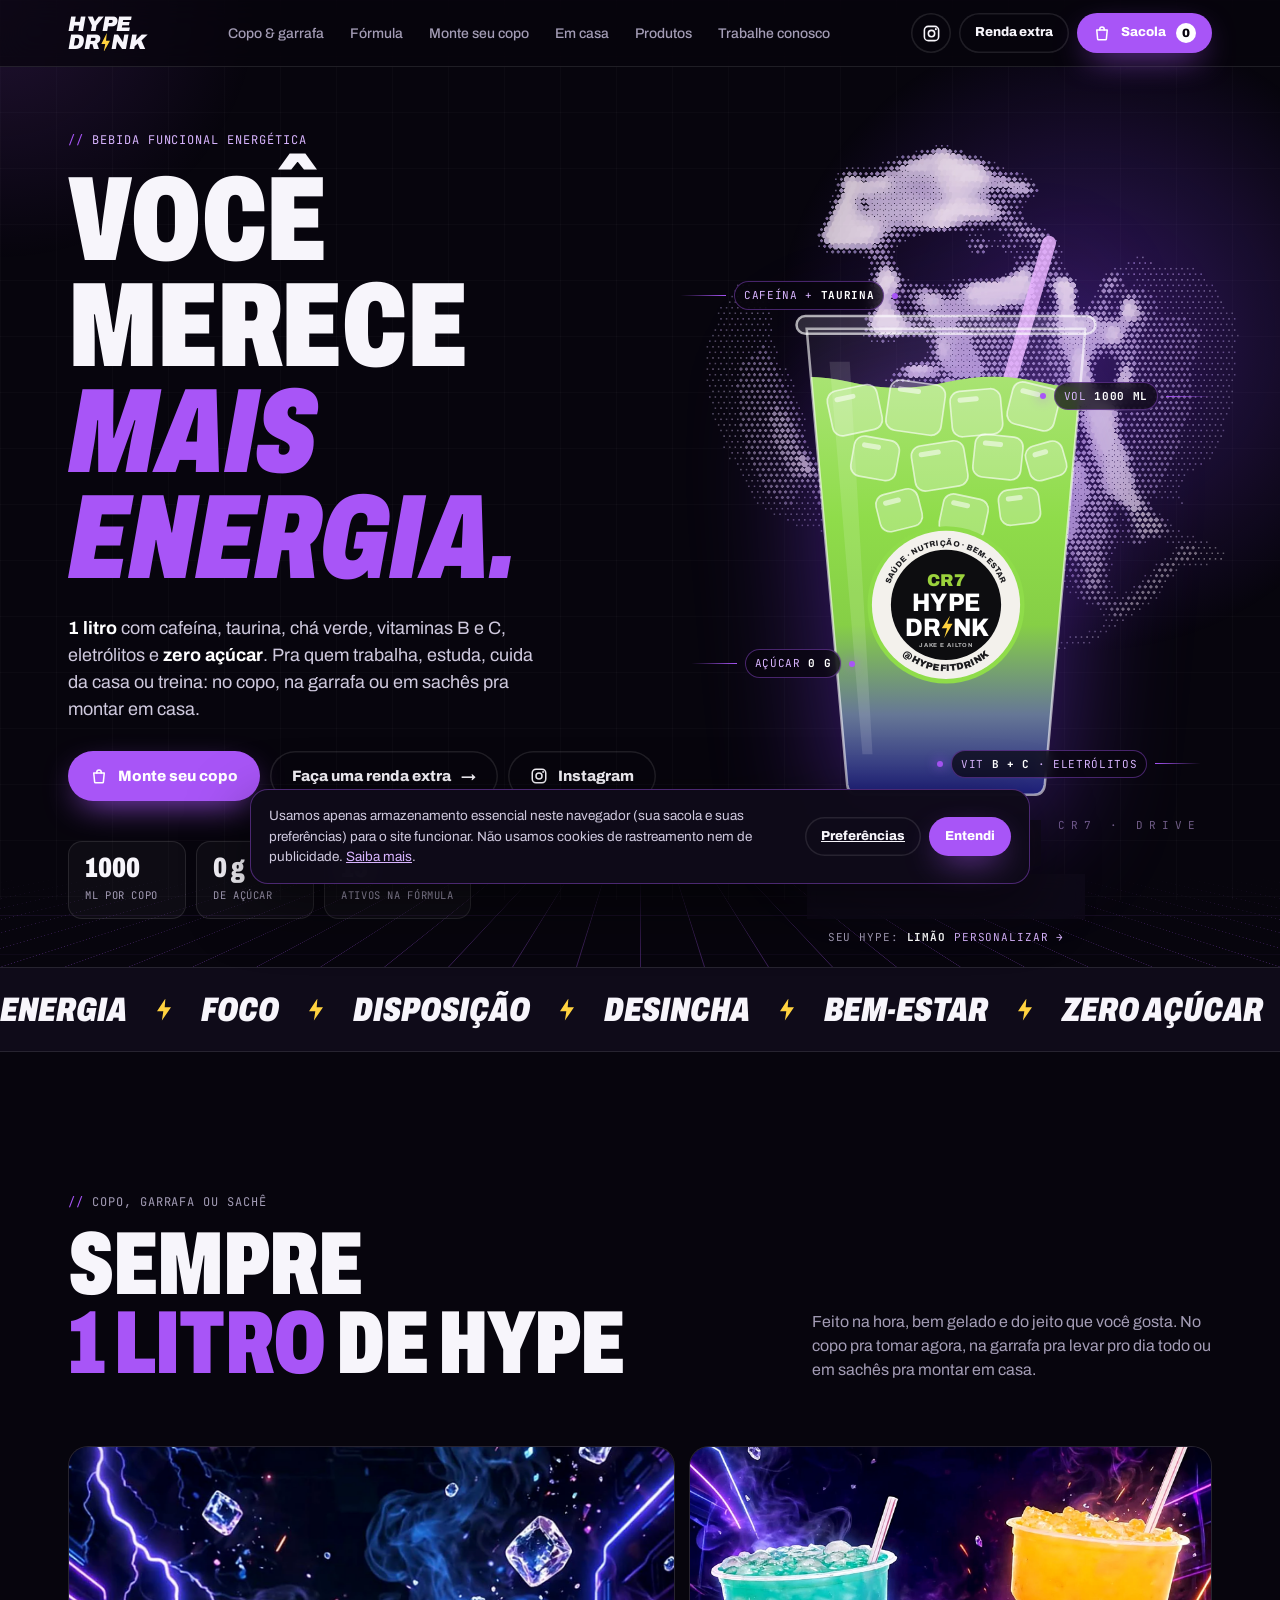
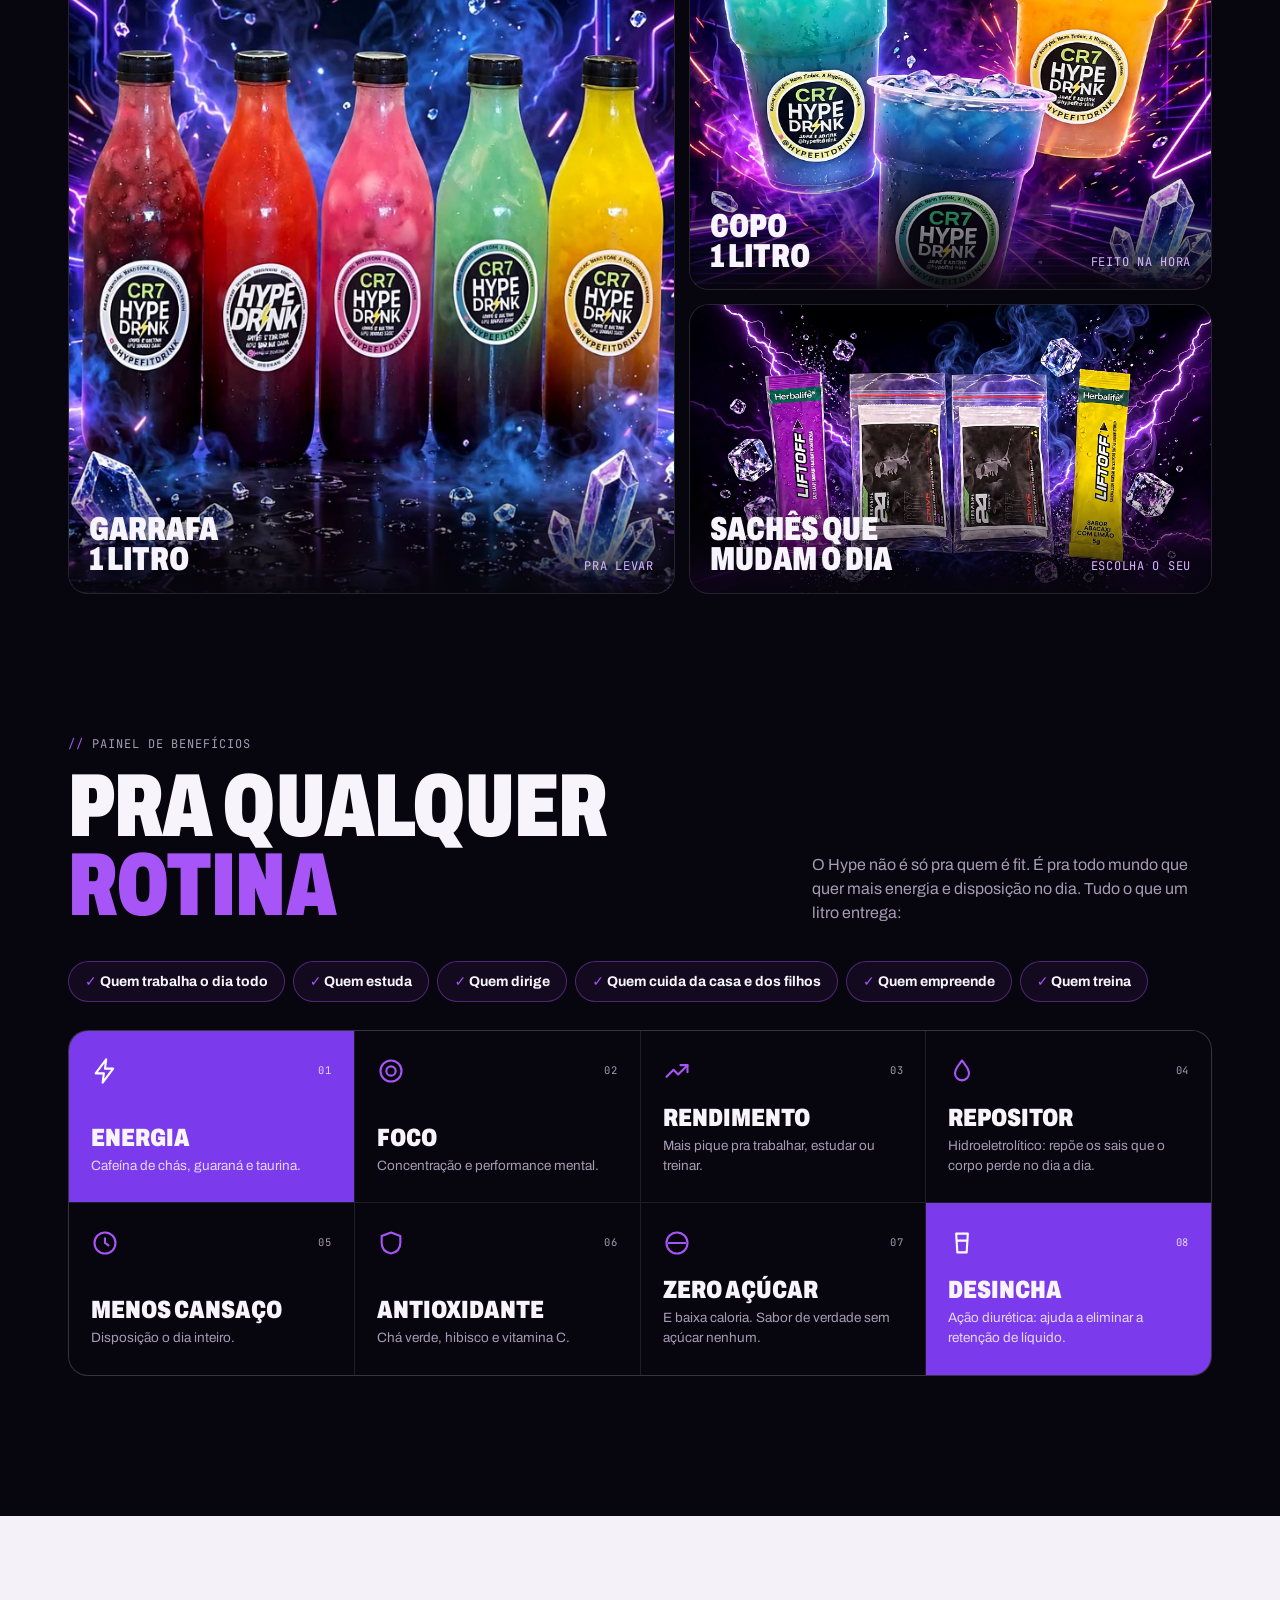
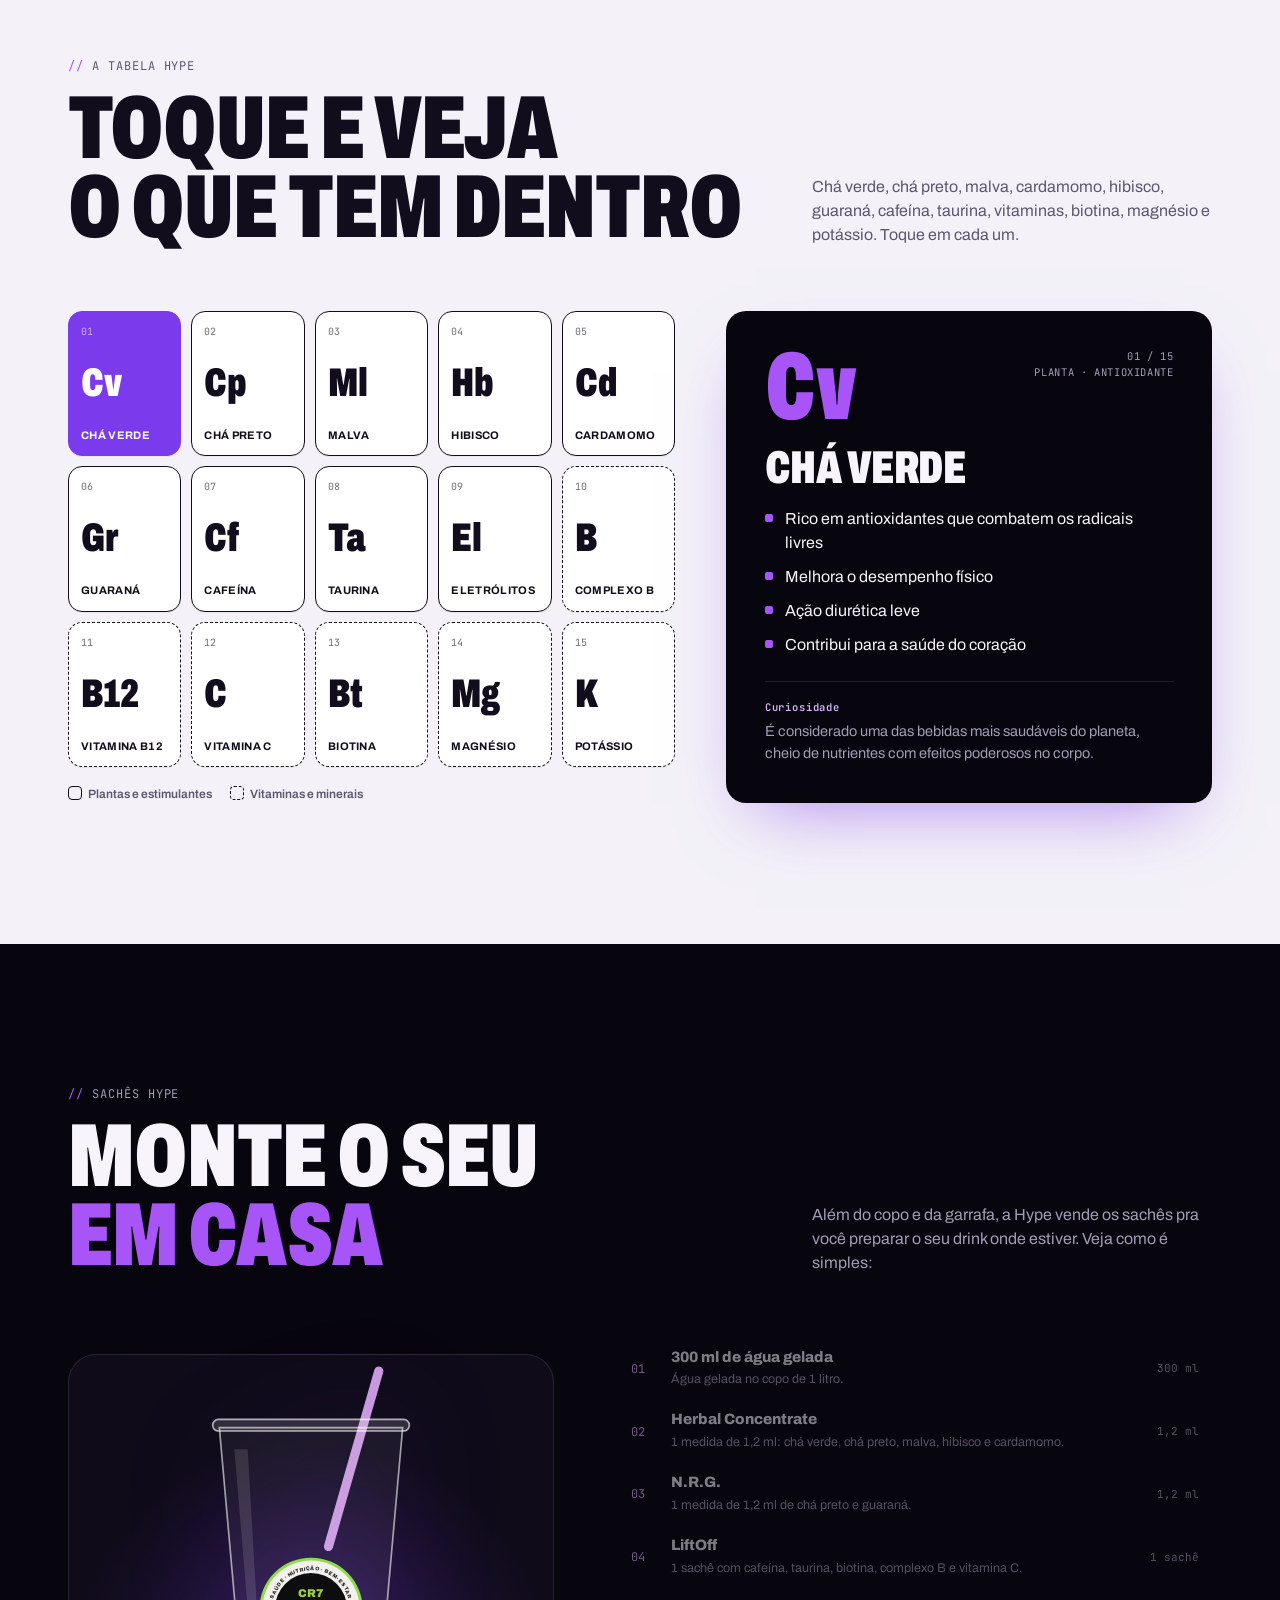
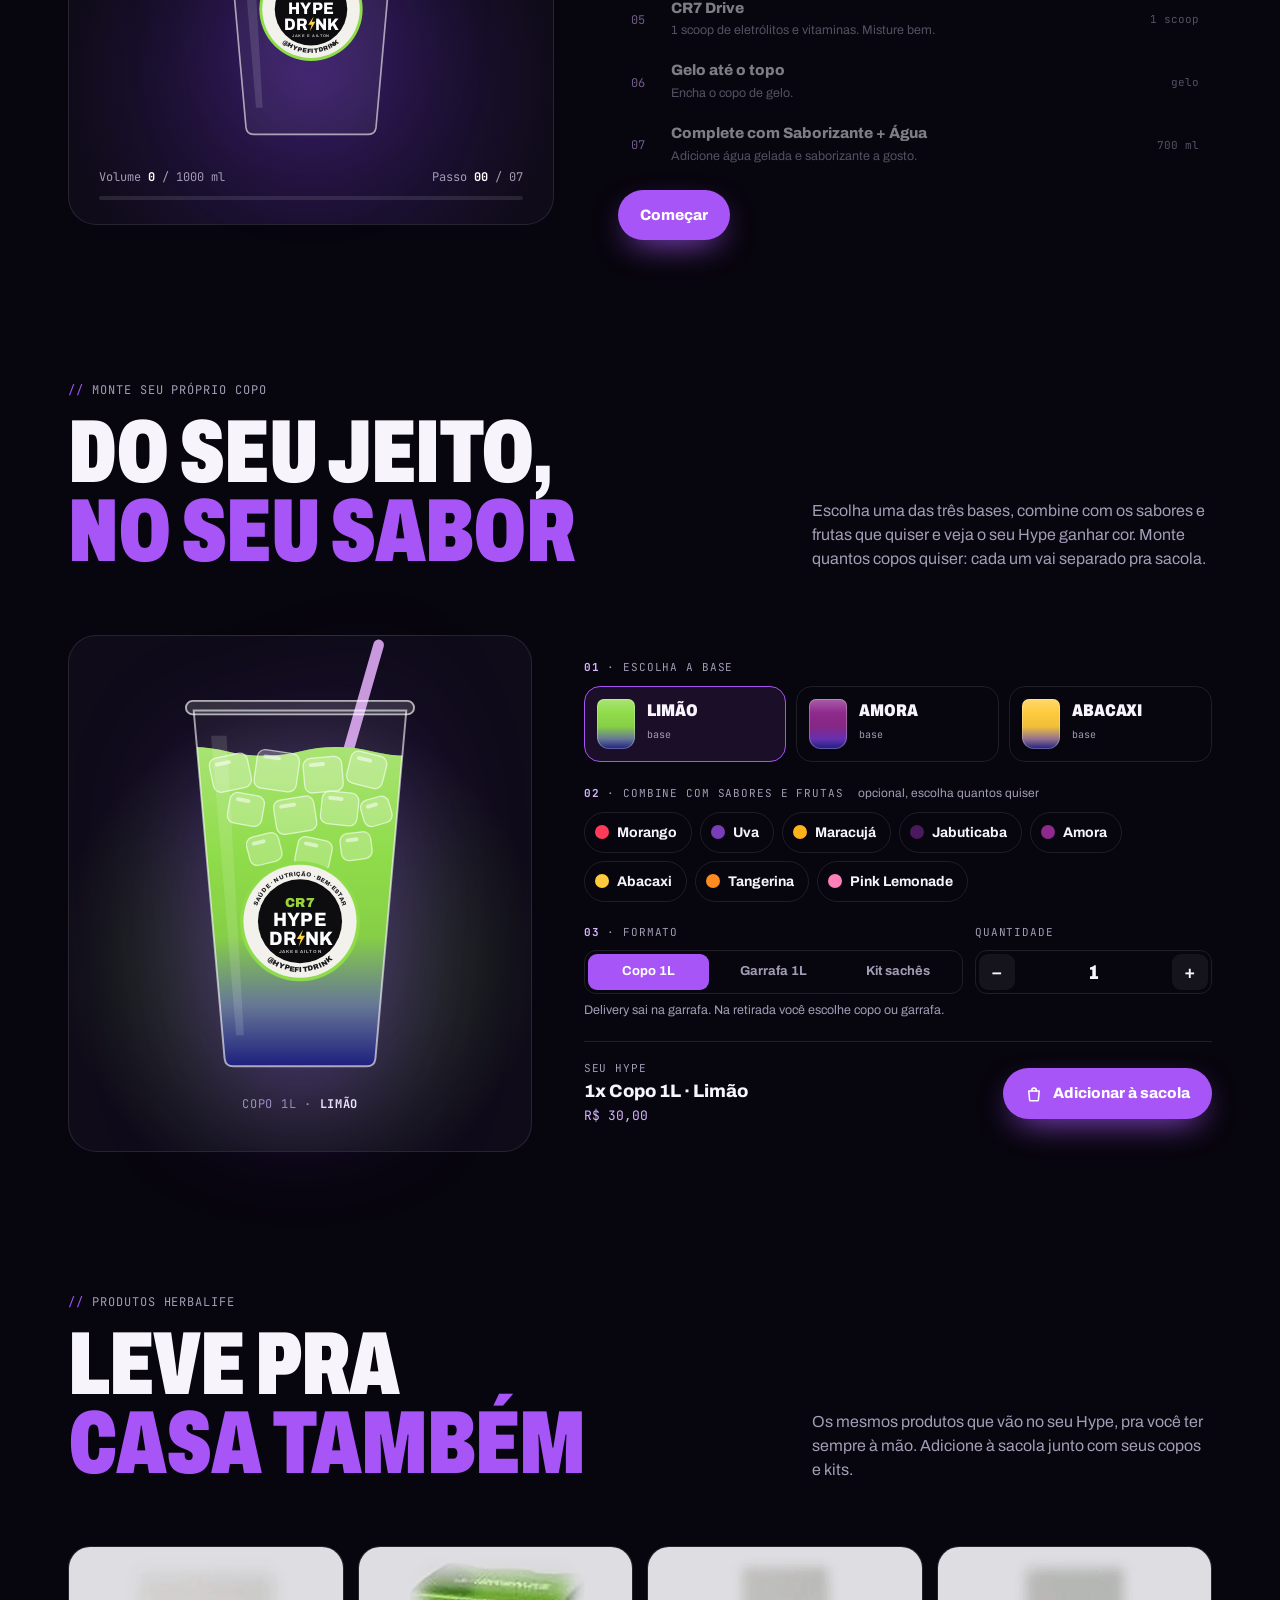
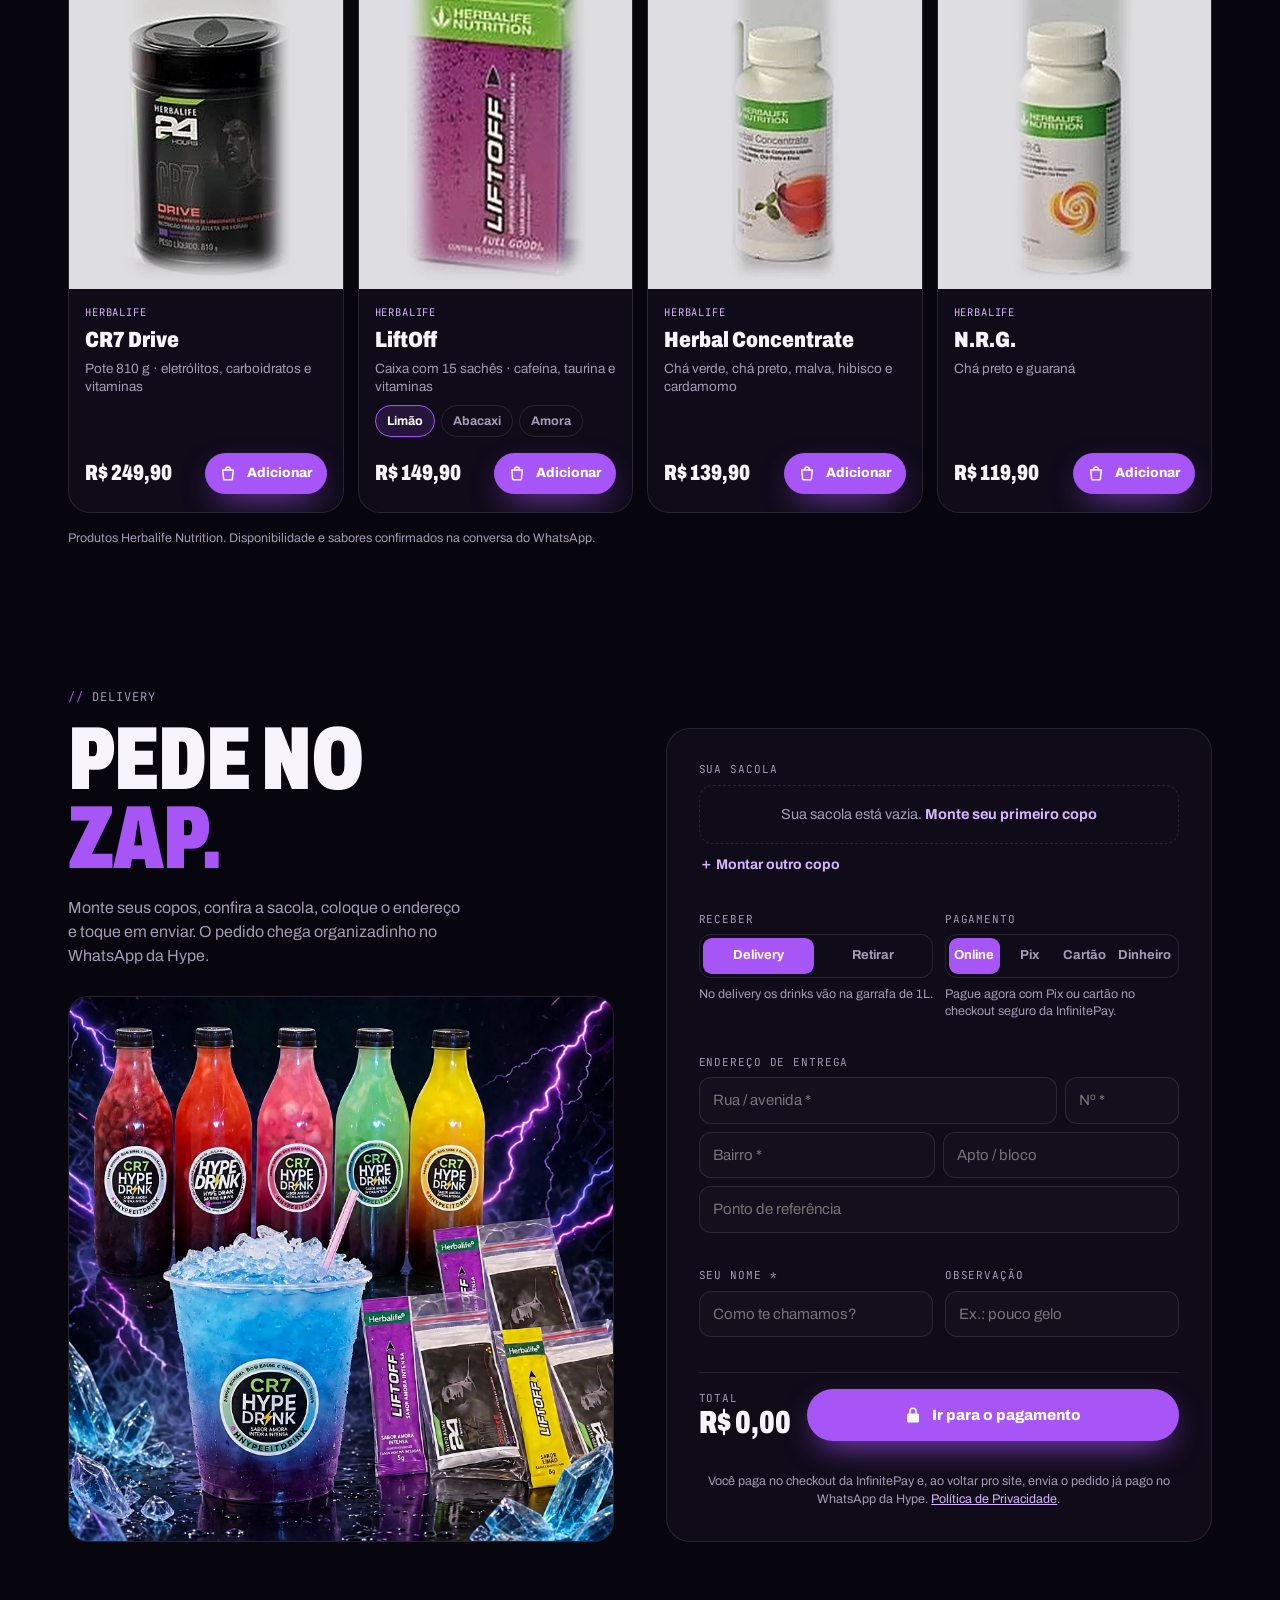
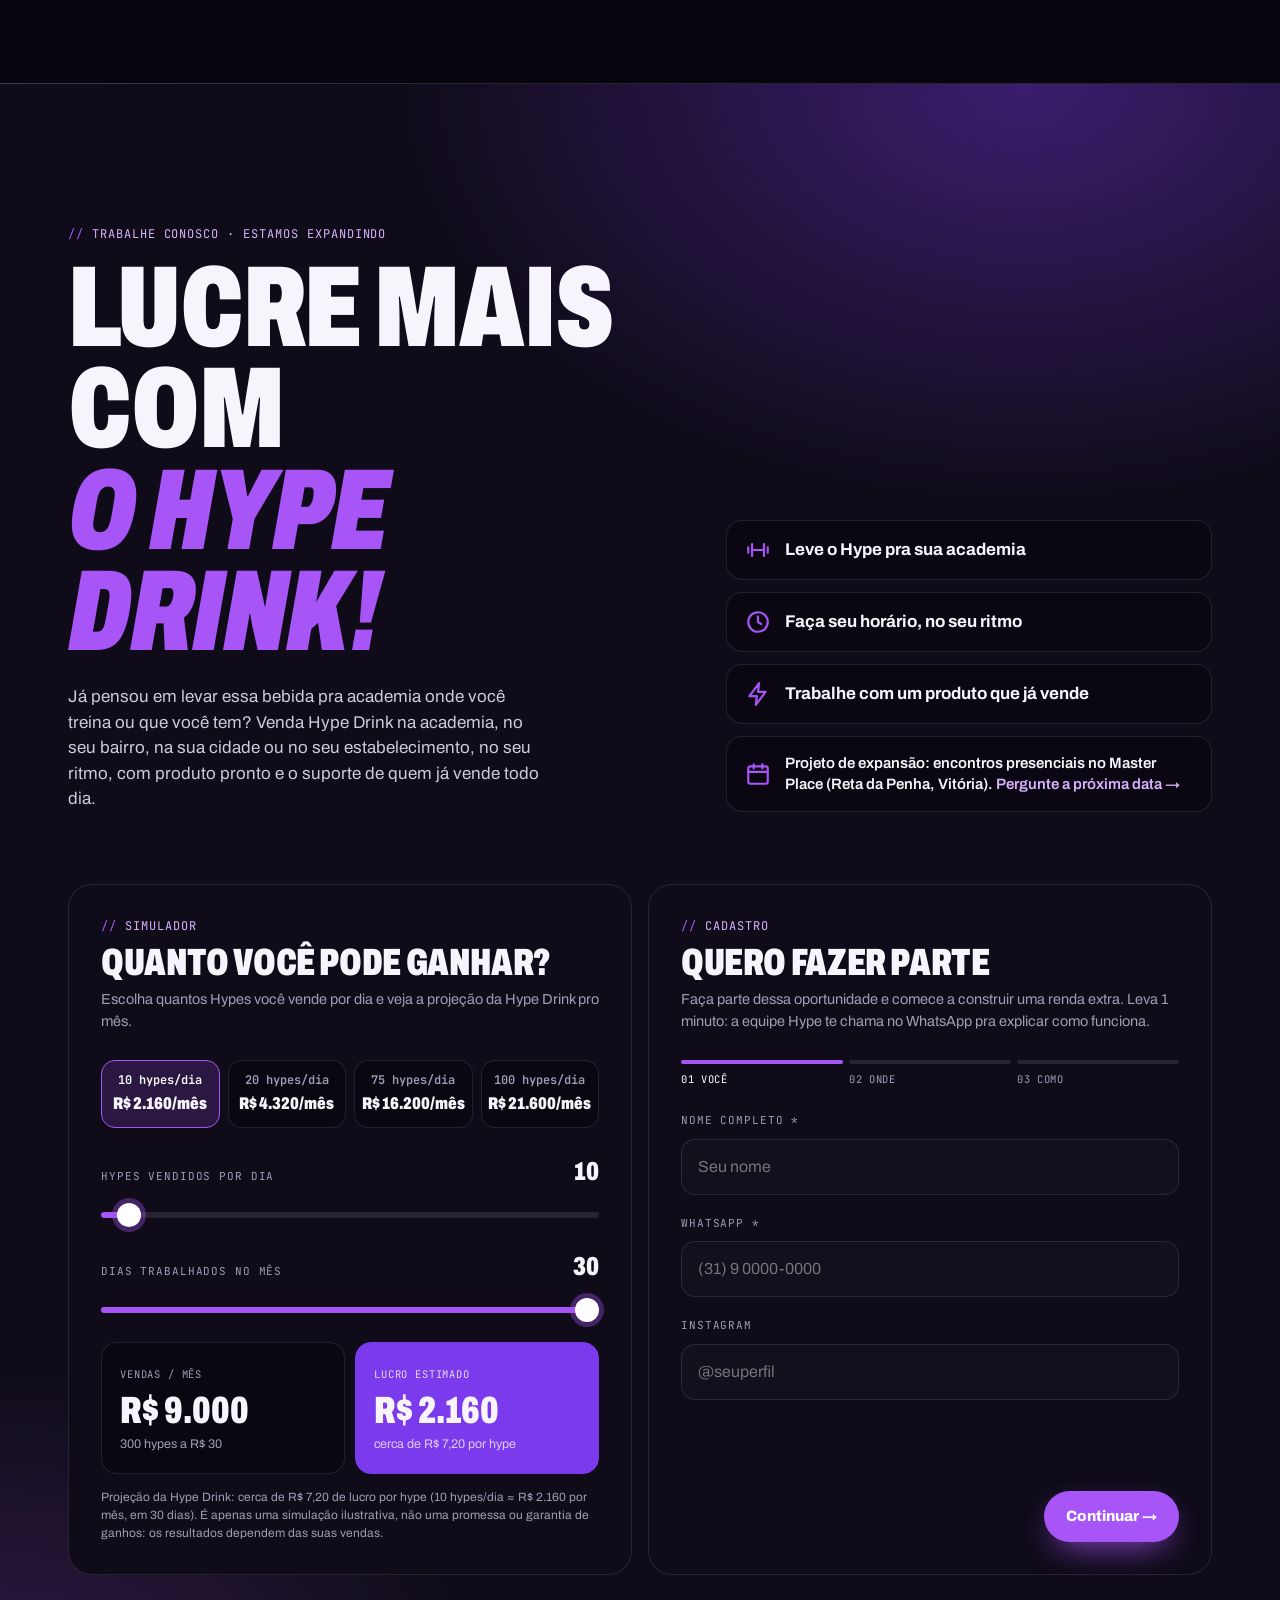
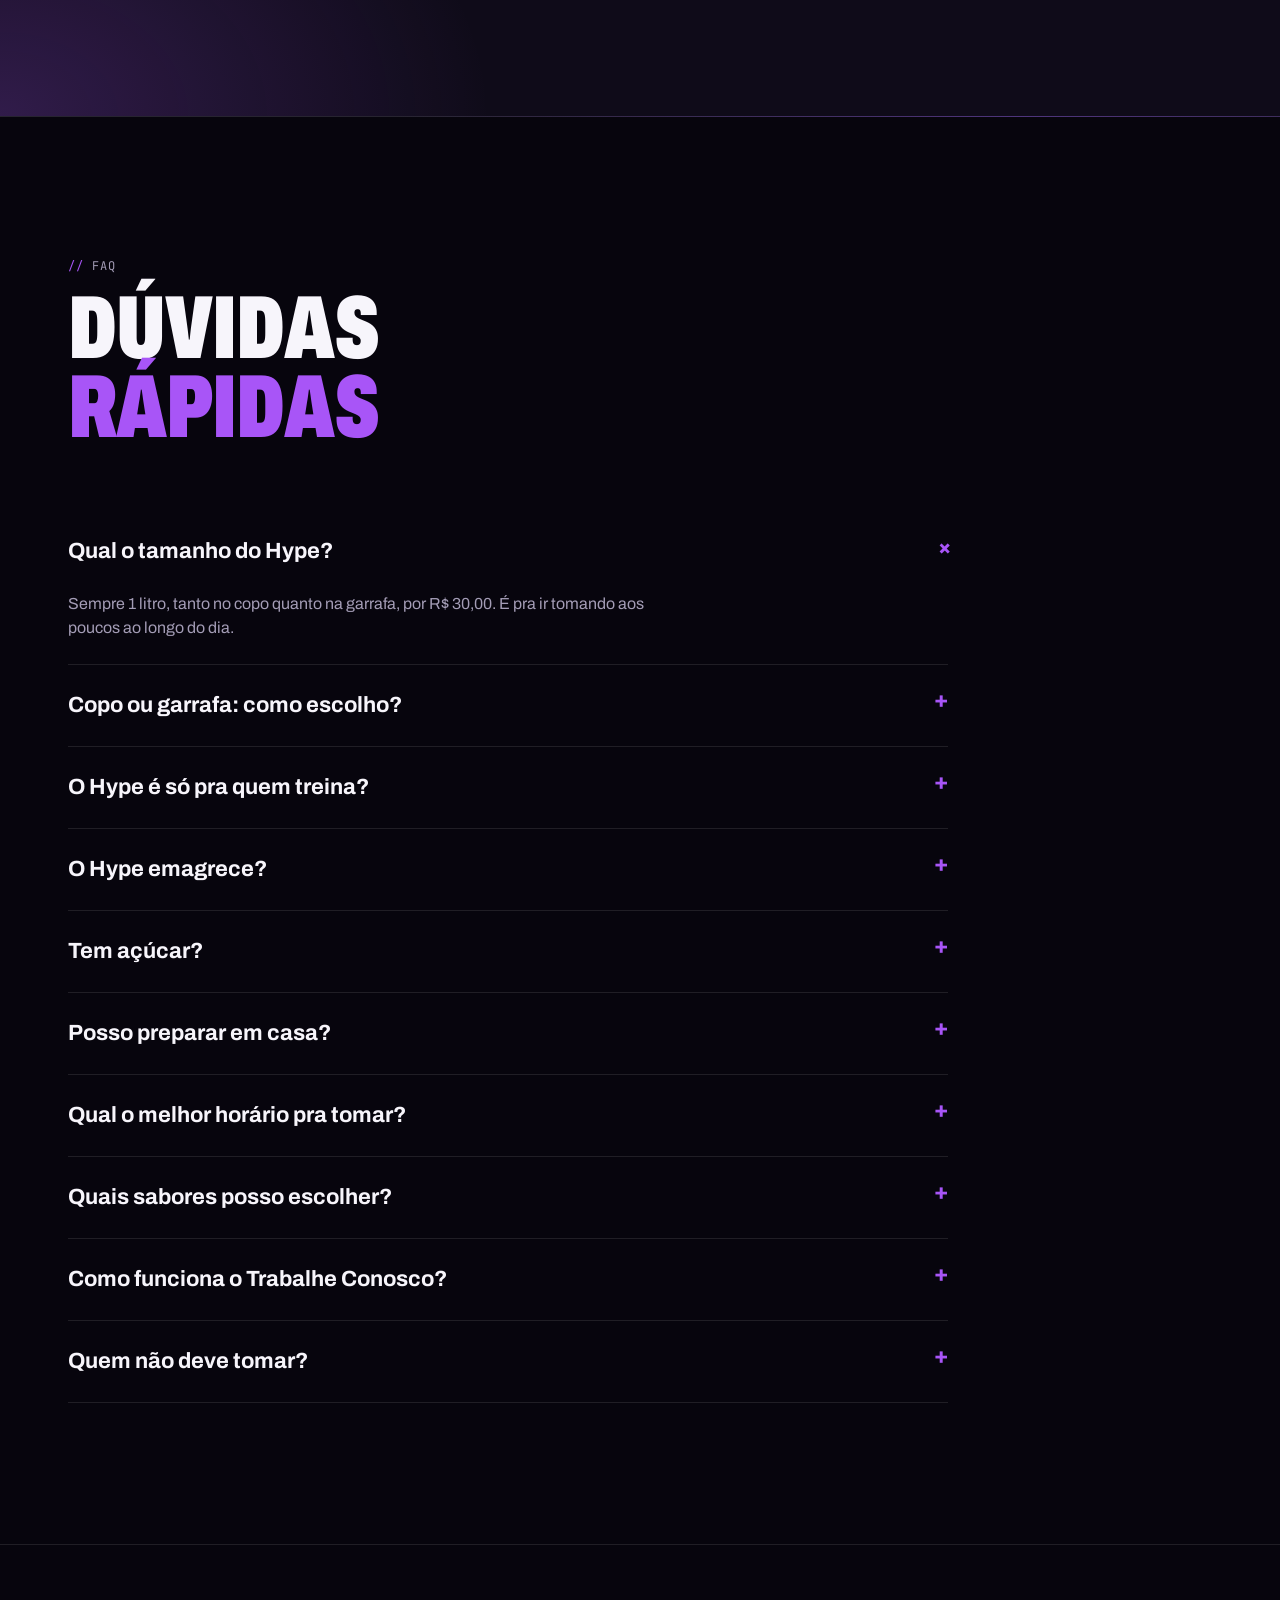
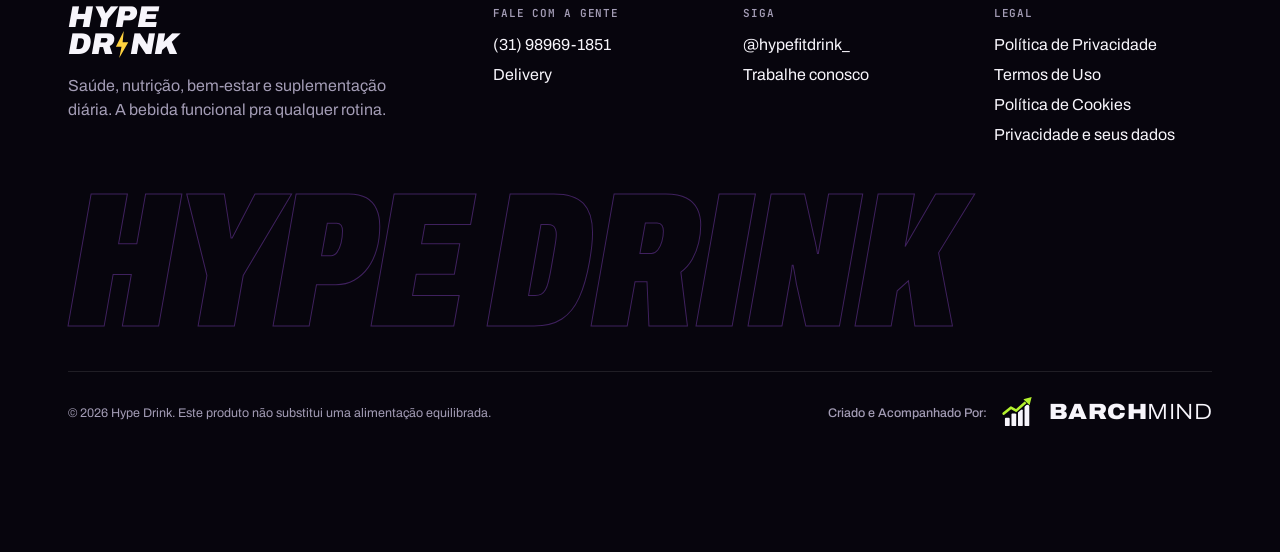
==== commit 623a6548: "Liga o pagamento online (InfinitePay) no pedido Co-Authored-By: Claude Opus 5.5 <noreply@anthropic.c" ====
--- a/index.html
+++ b/index.html
@@ -981,7 +981,7 @@
 <script>
 /* ===== Configuração (dados do cliente) ===== */
 const WHATSAPP = "5531989691851";         // número que recebe pedidos e cadastros
-const PAGAMENTO_ONLINE = false;        // true = mostra "Online" (InfinitePay) no pedido; precisa da InfiniteTag em netlify/lib/catalogo.mjs
+const PAGAMENTO_ONLINE = true;       // true = mostra "Online" (InfinitePay) no pedido; precisa da InfiniteTag em netlify/lib/catalogo.mjs
 const FORMS = {
   cup:    {nome:"Copo 1L",       preco:30.00},
   bottle: {nome:"Garrafa 1L",    preco:30.00},
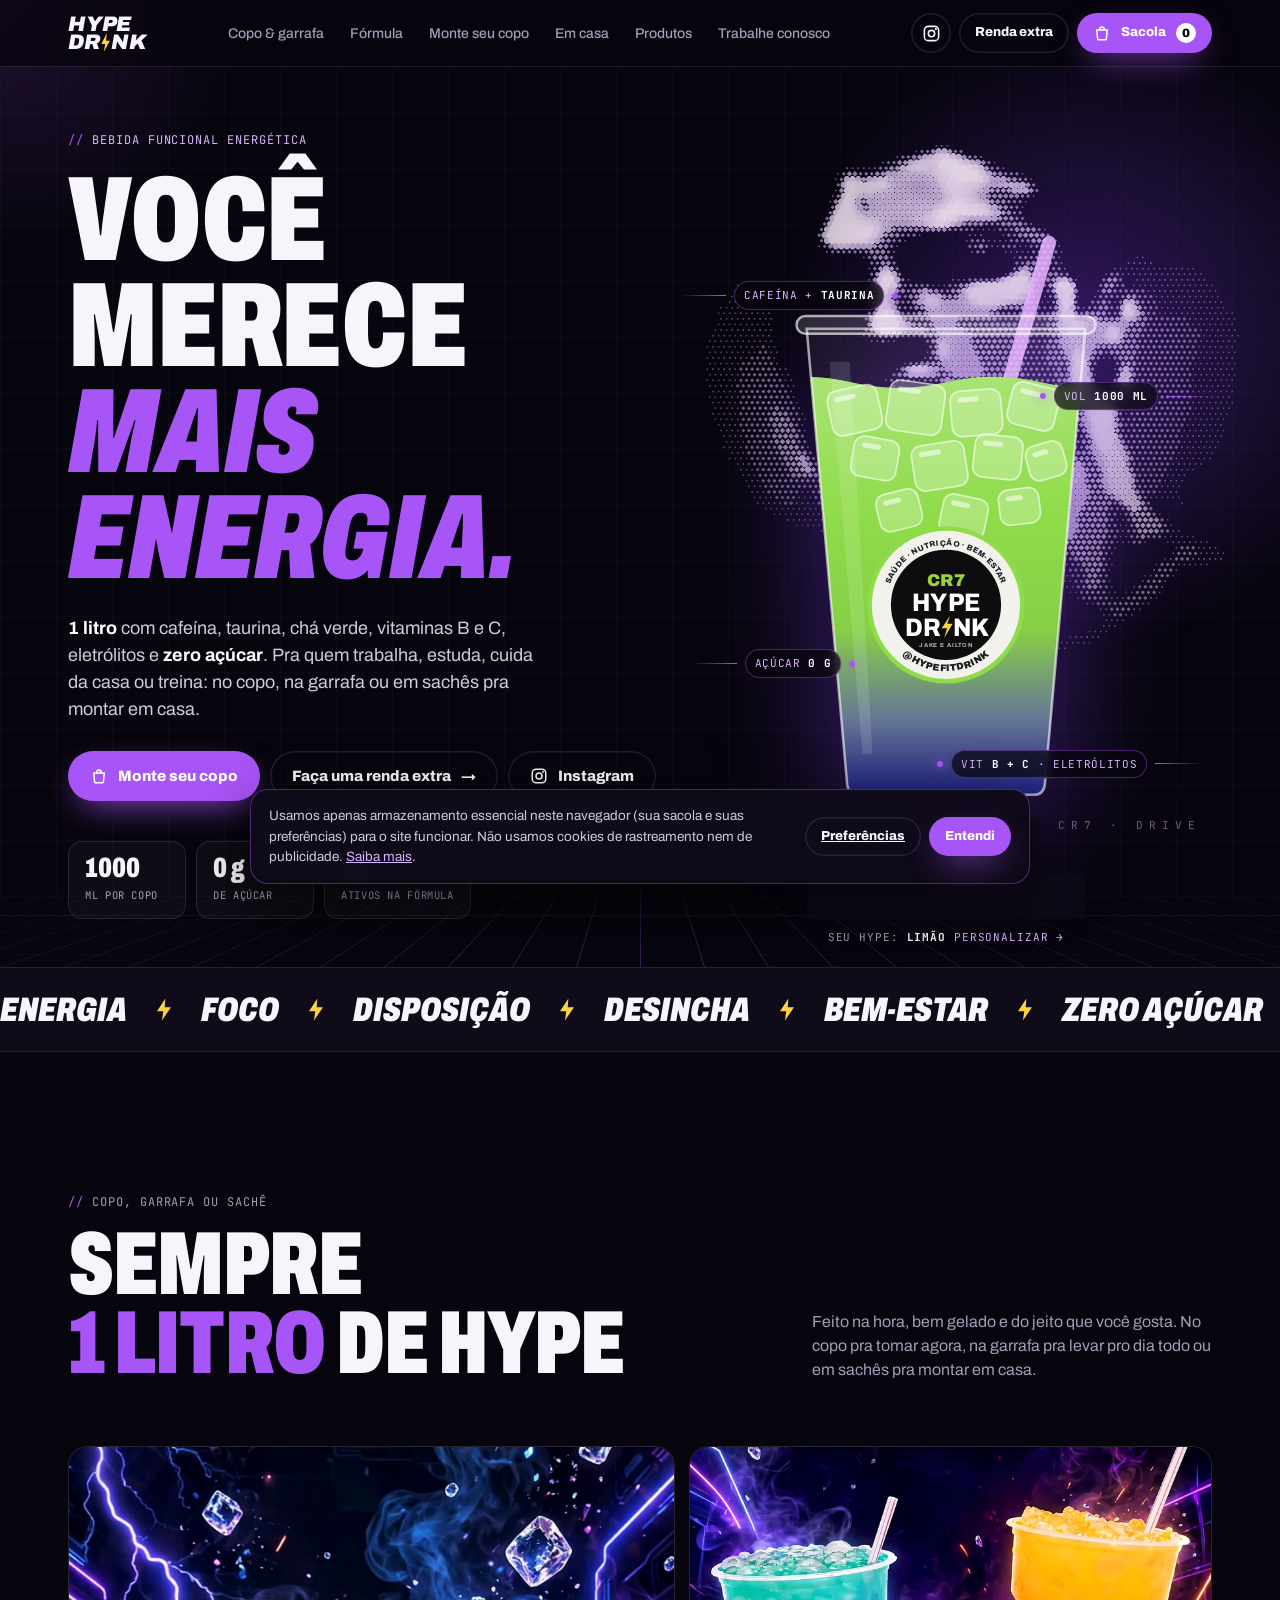
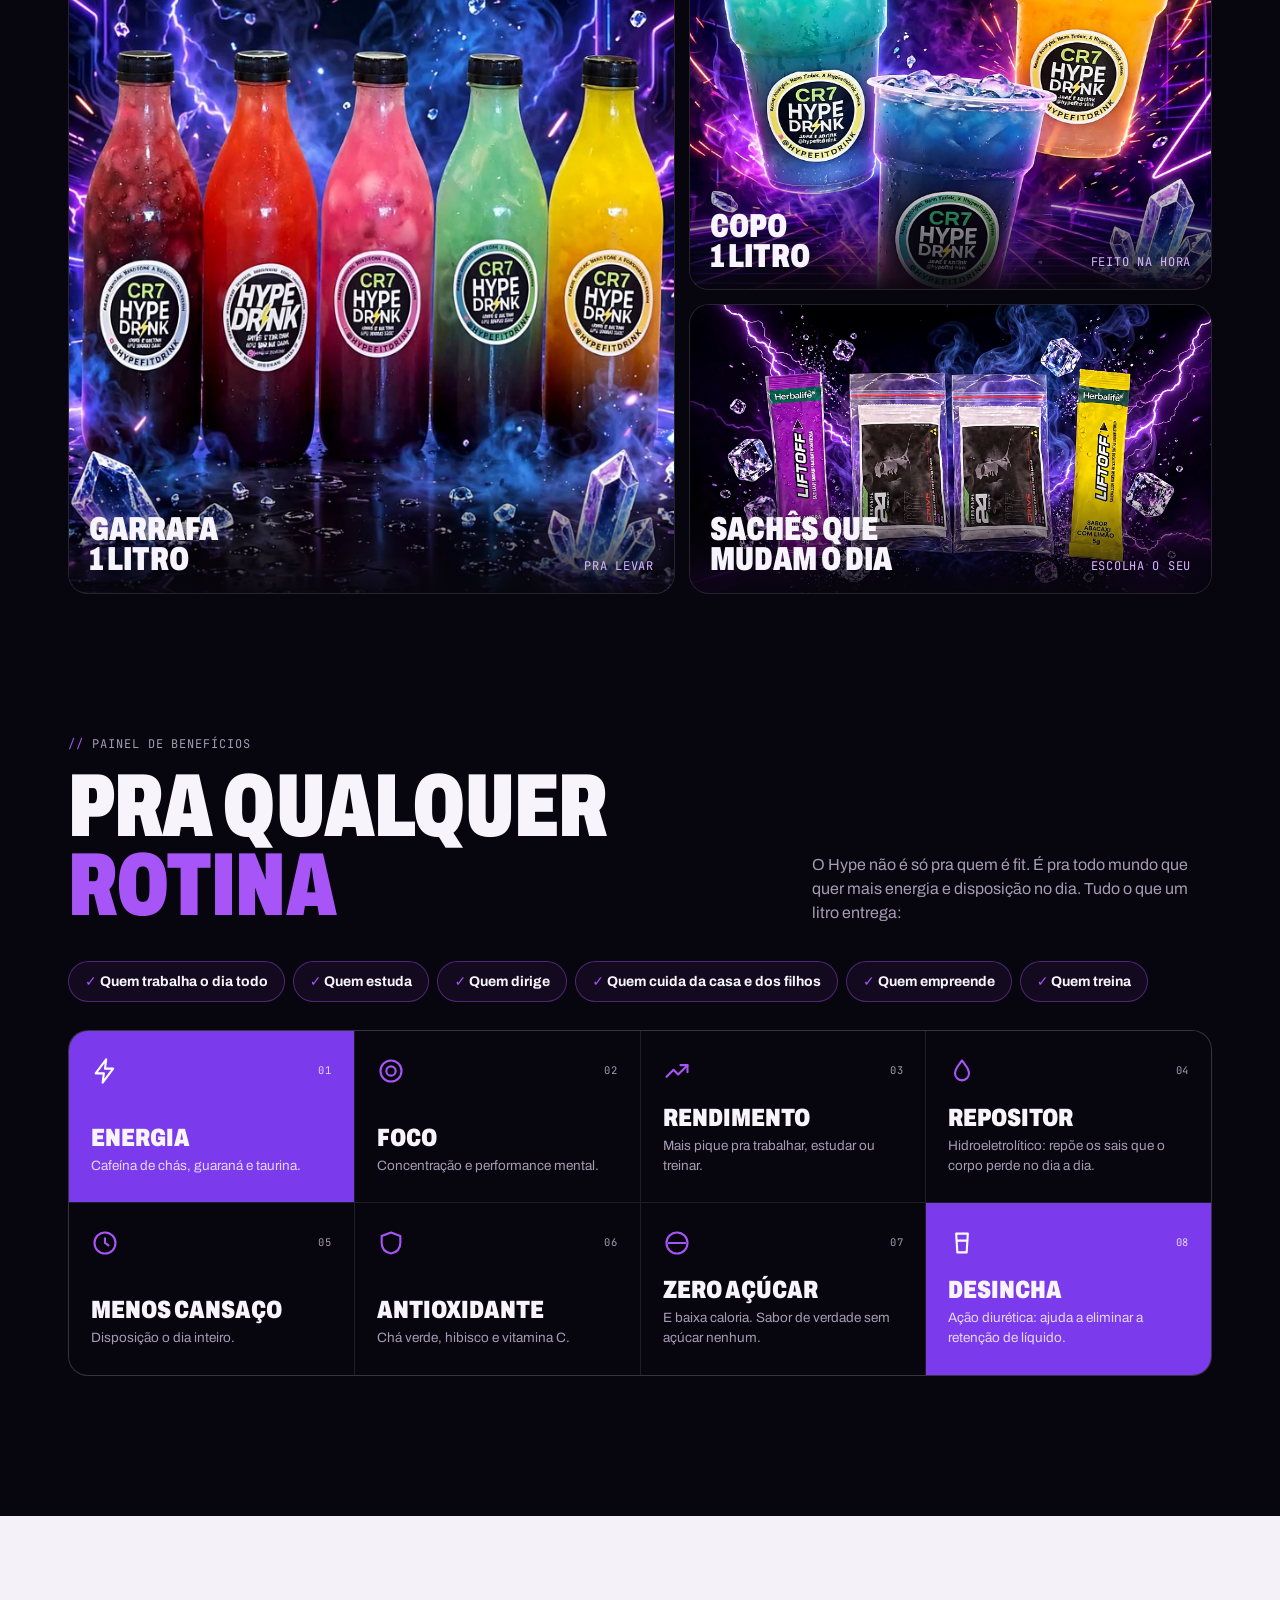
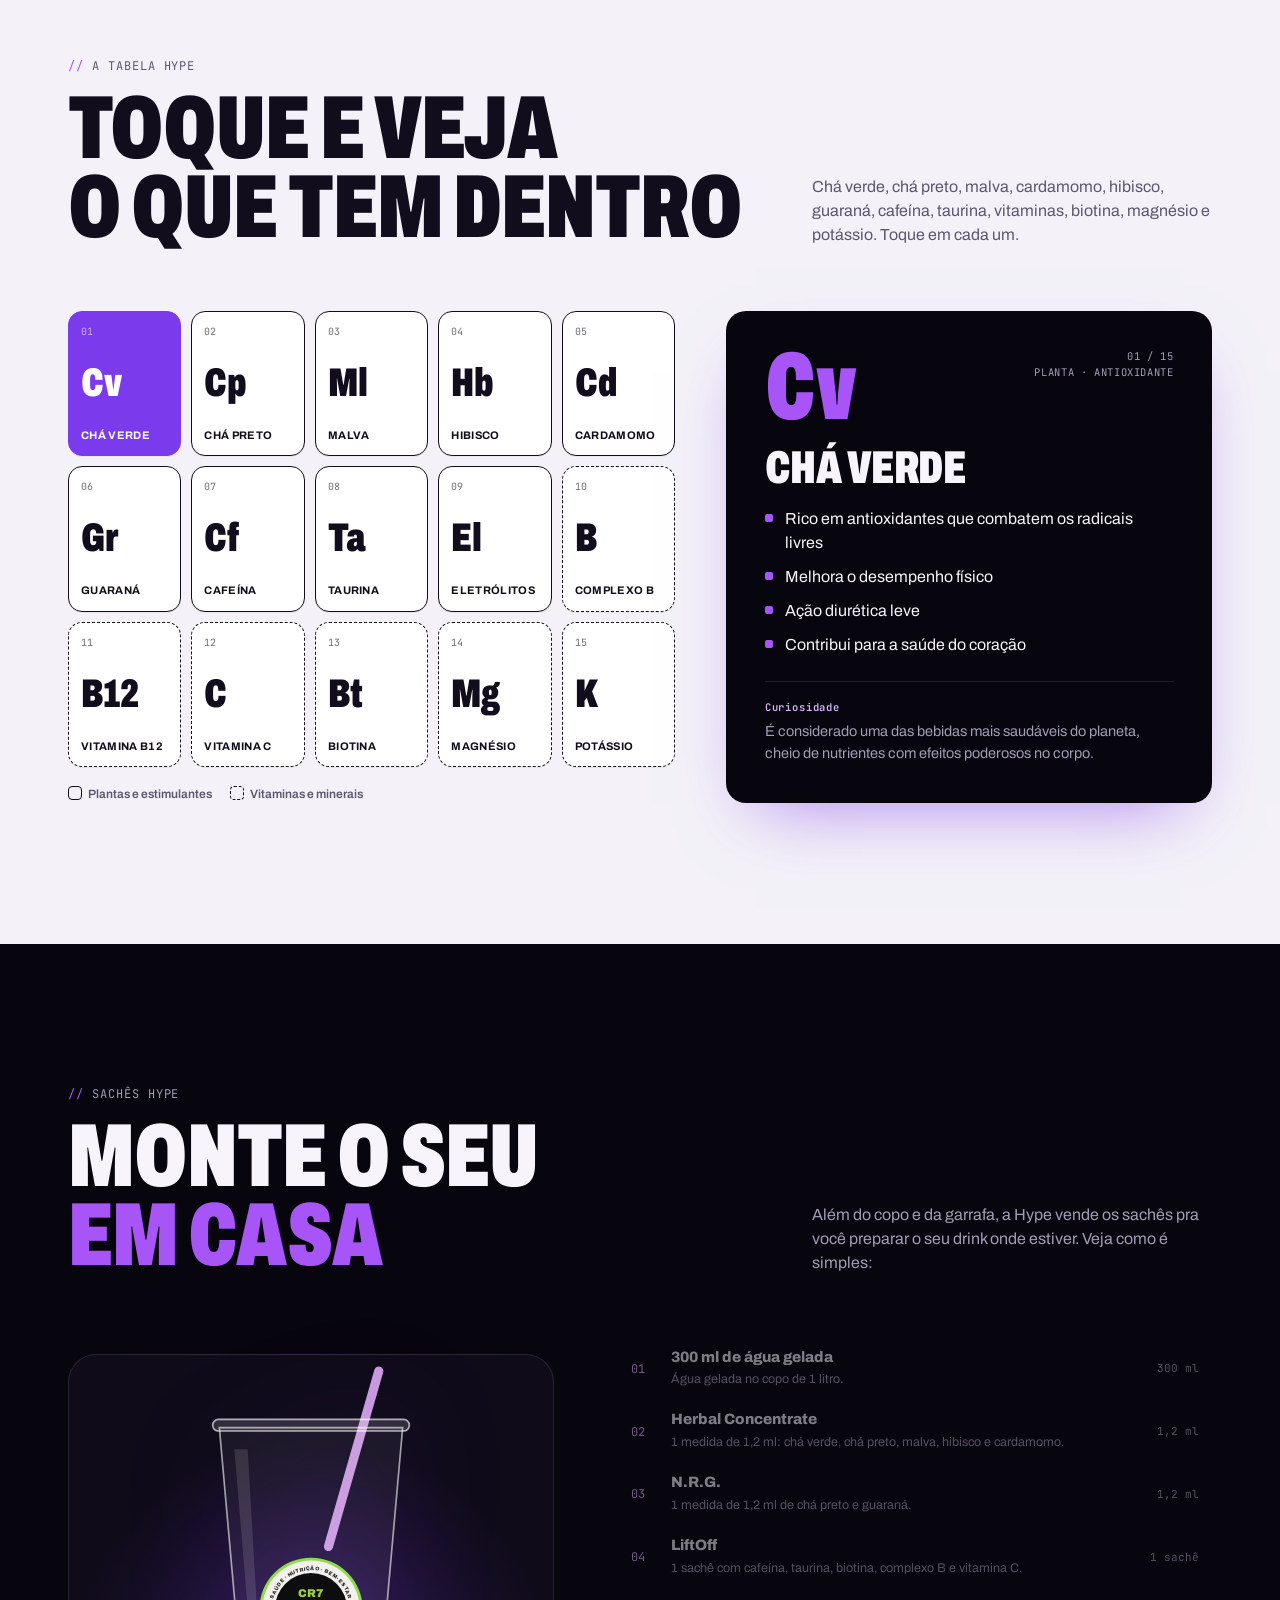
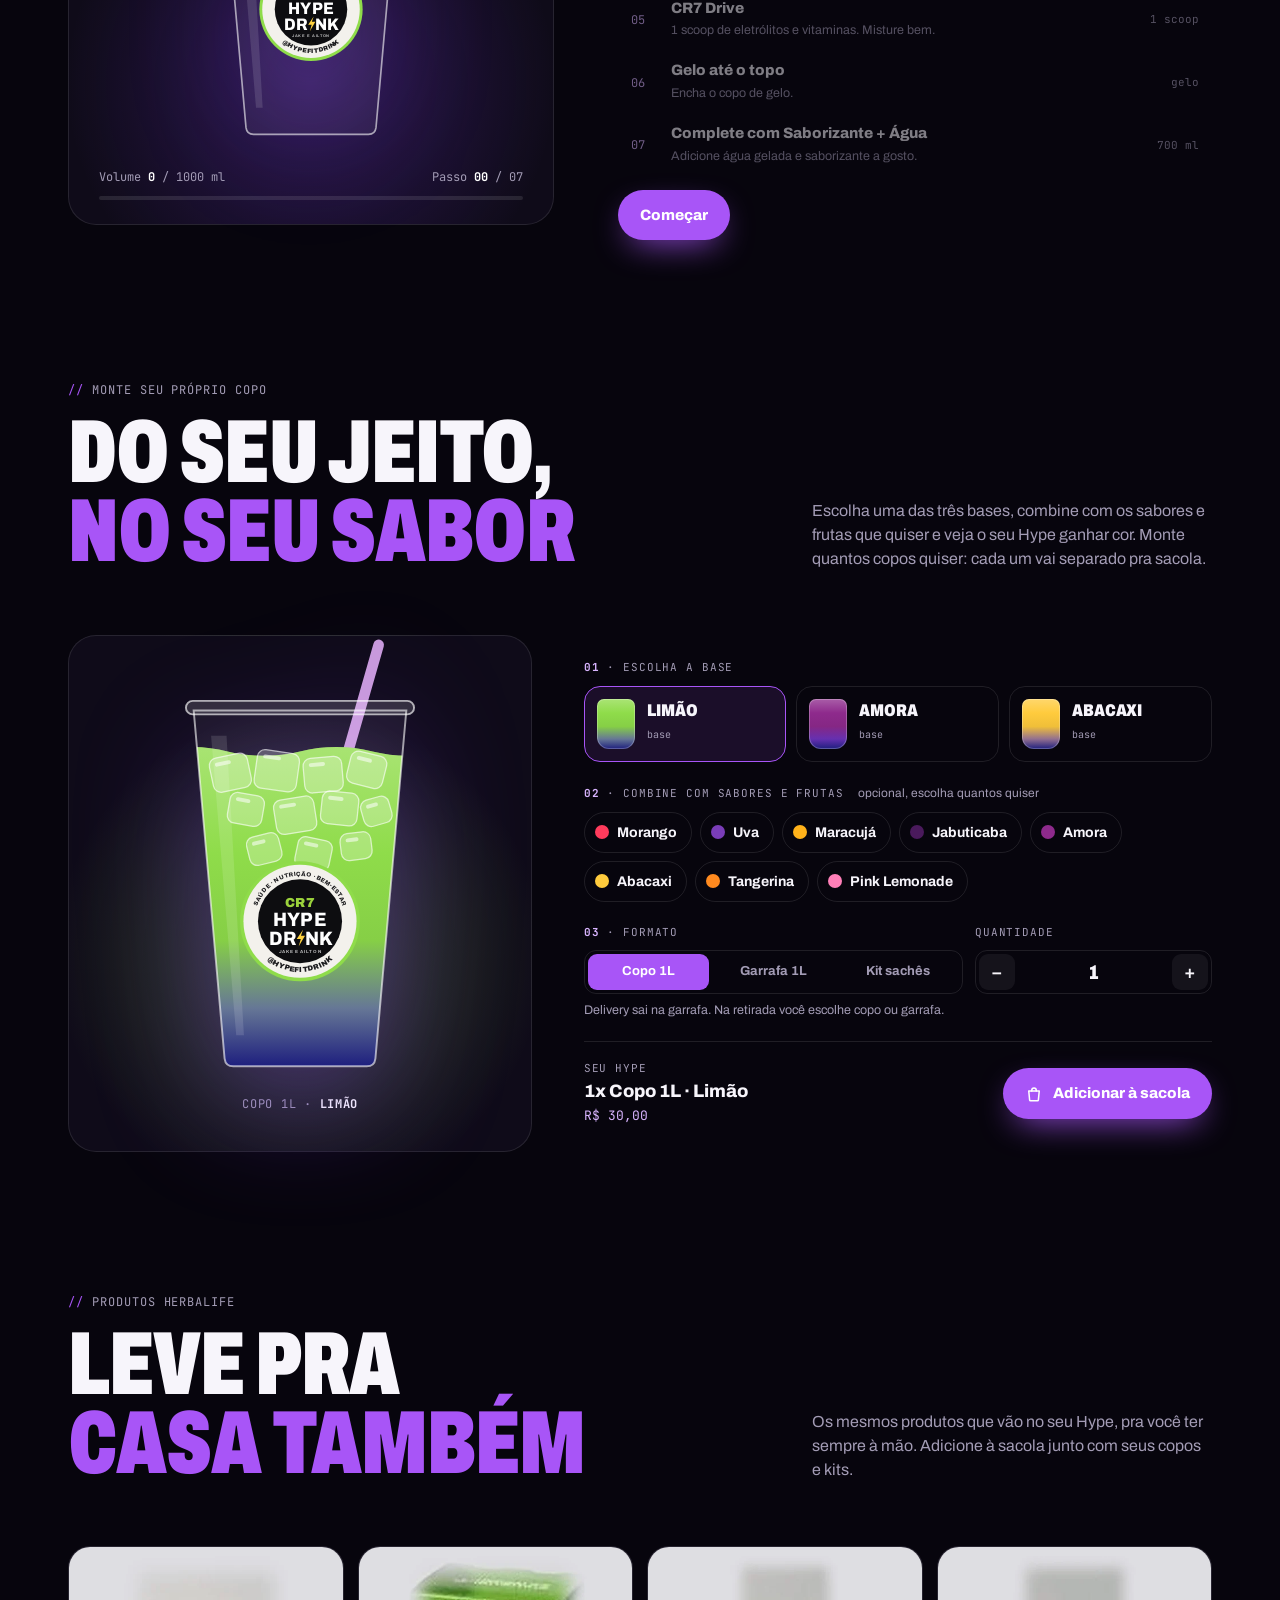
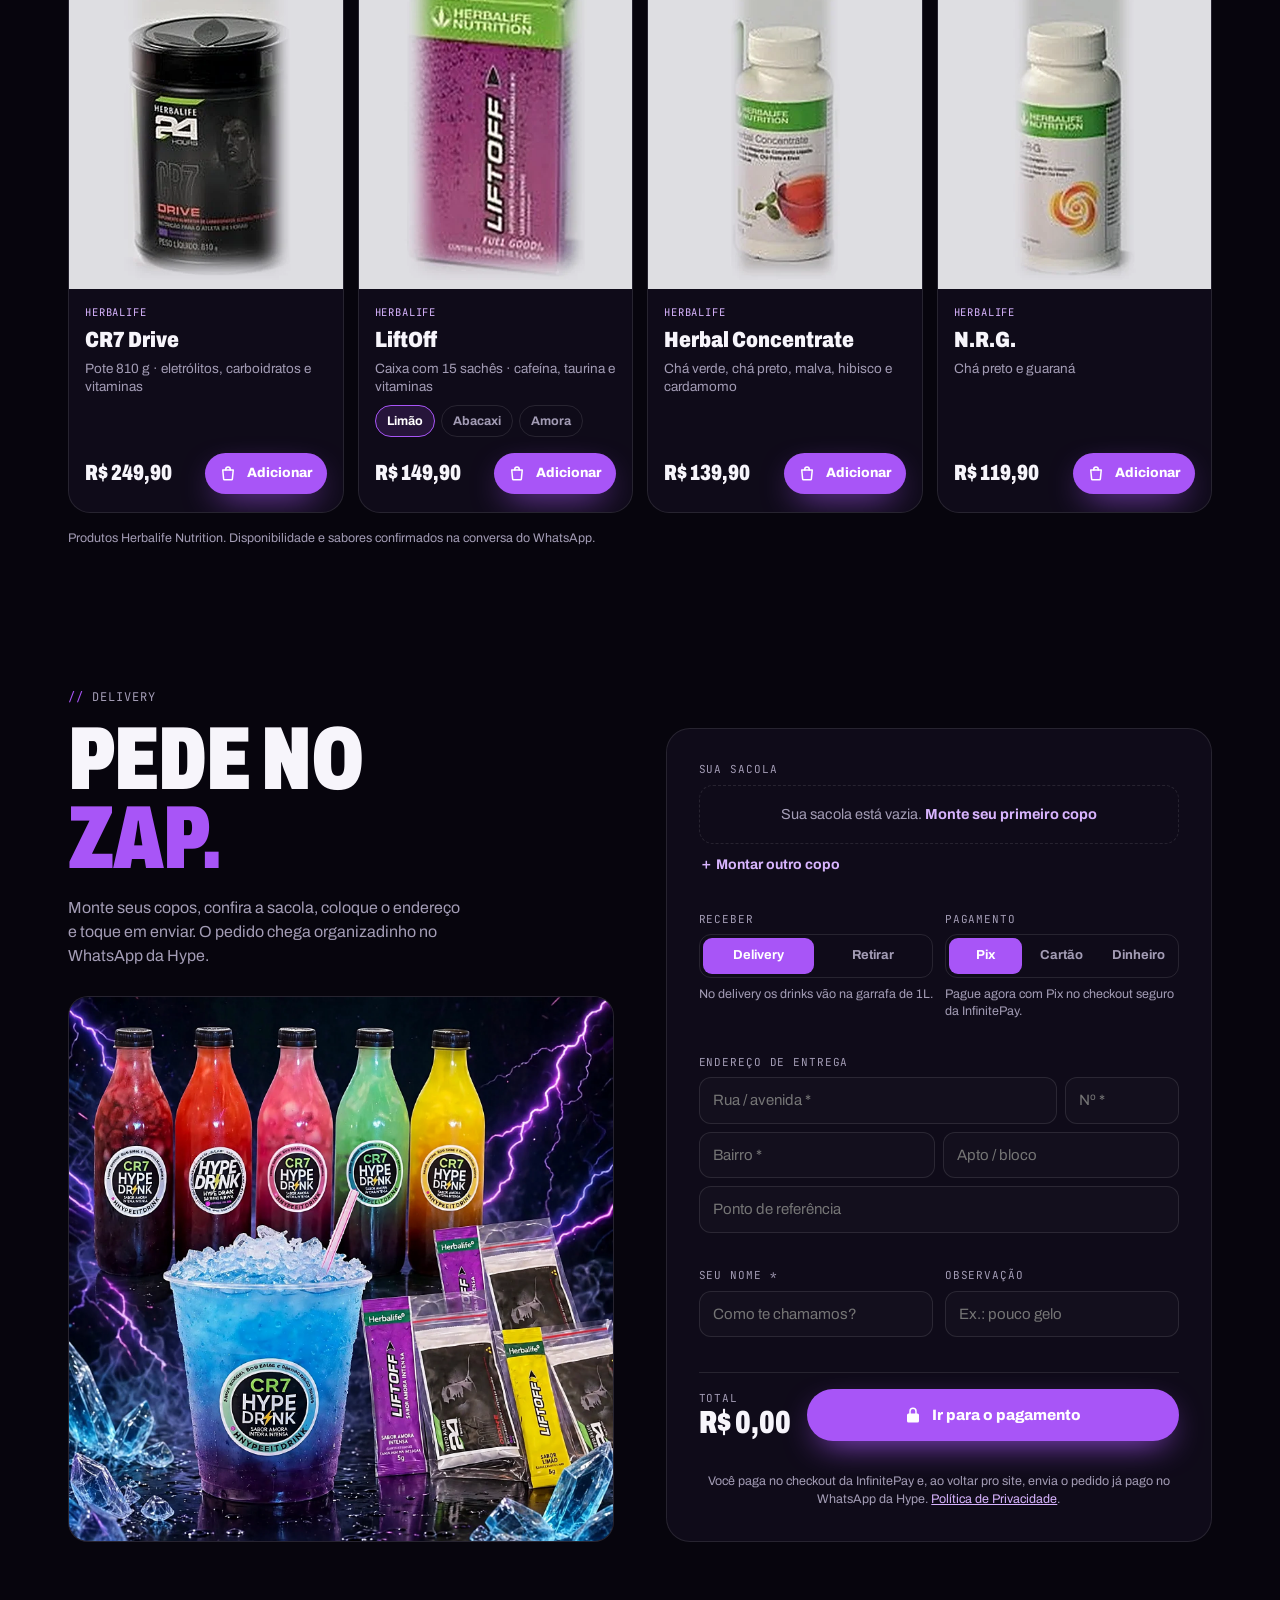
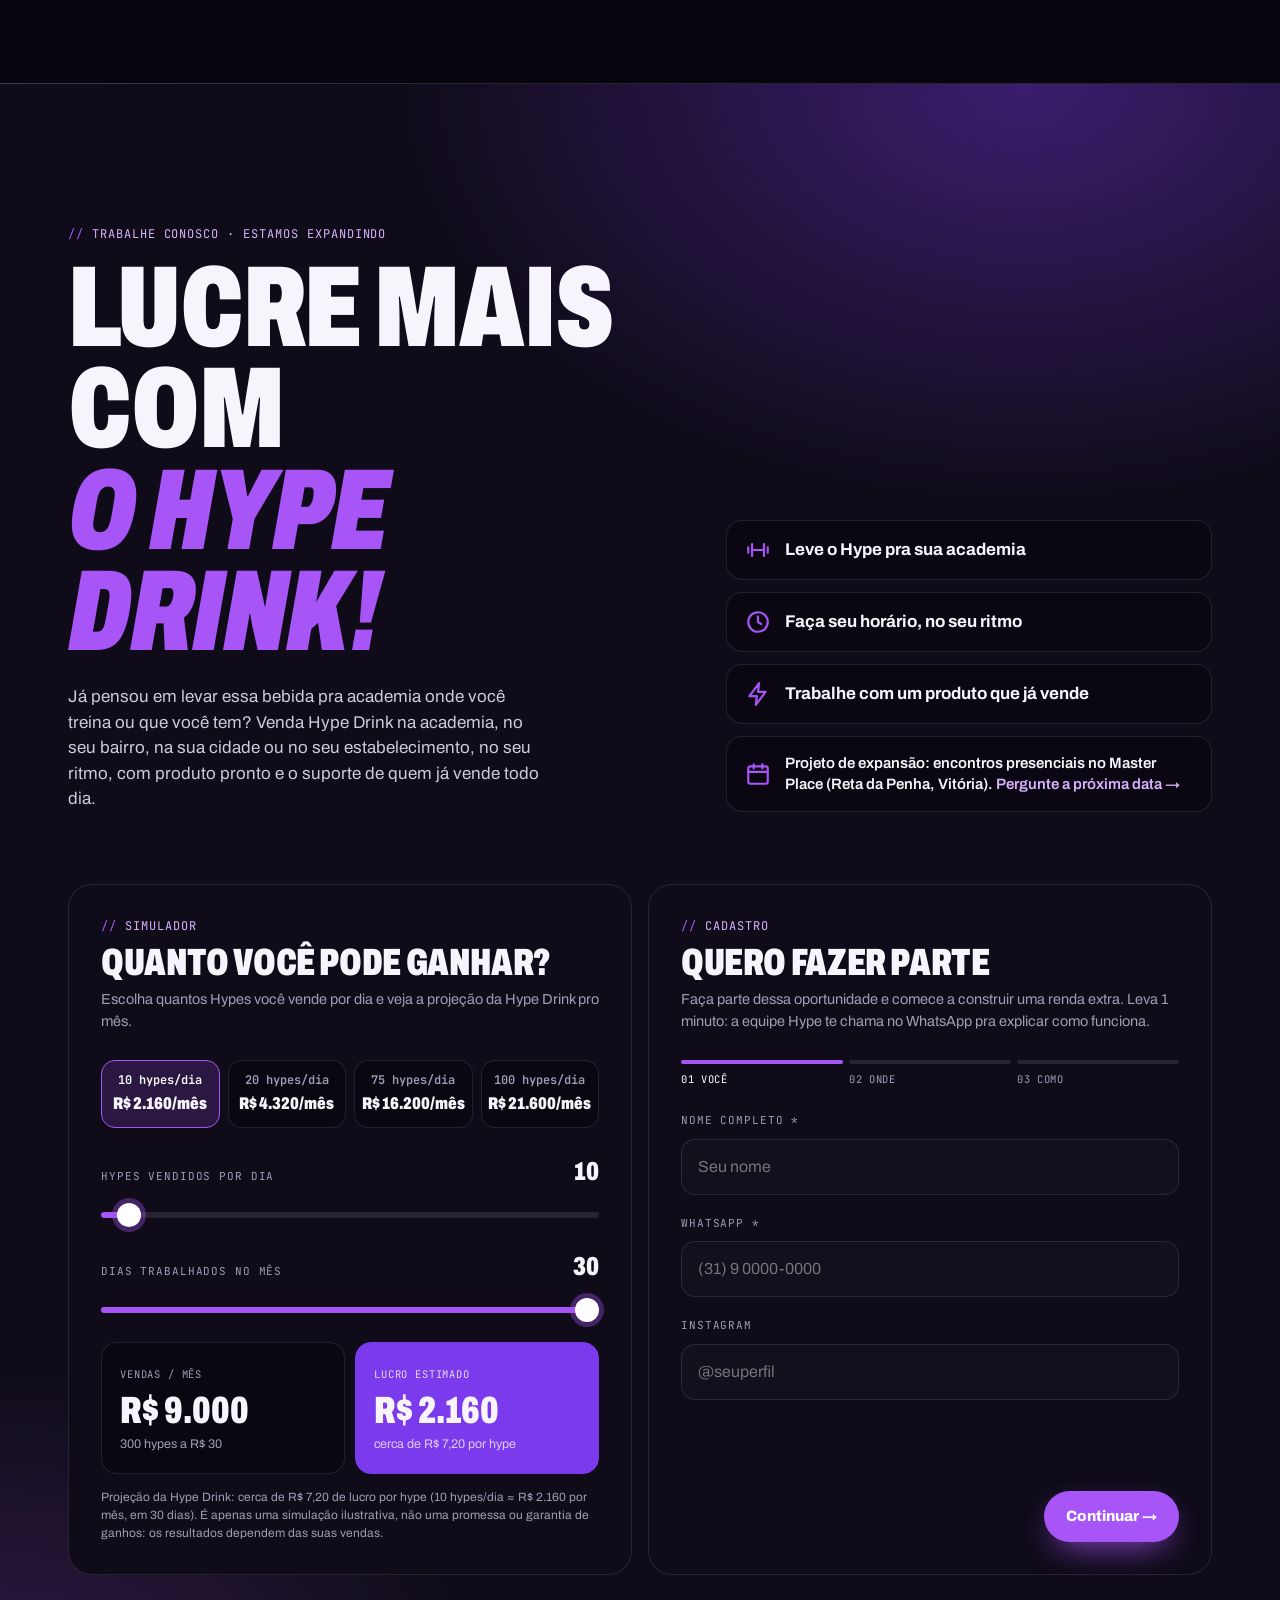
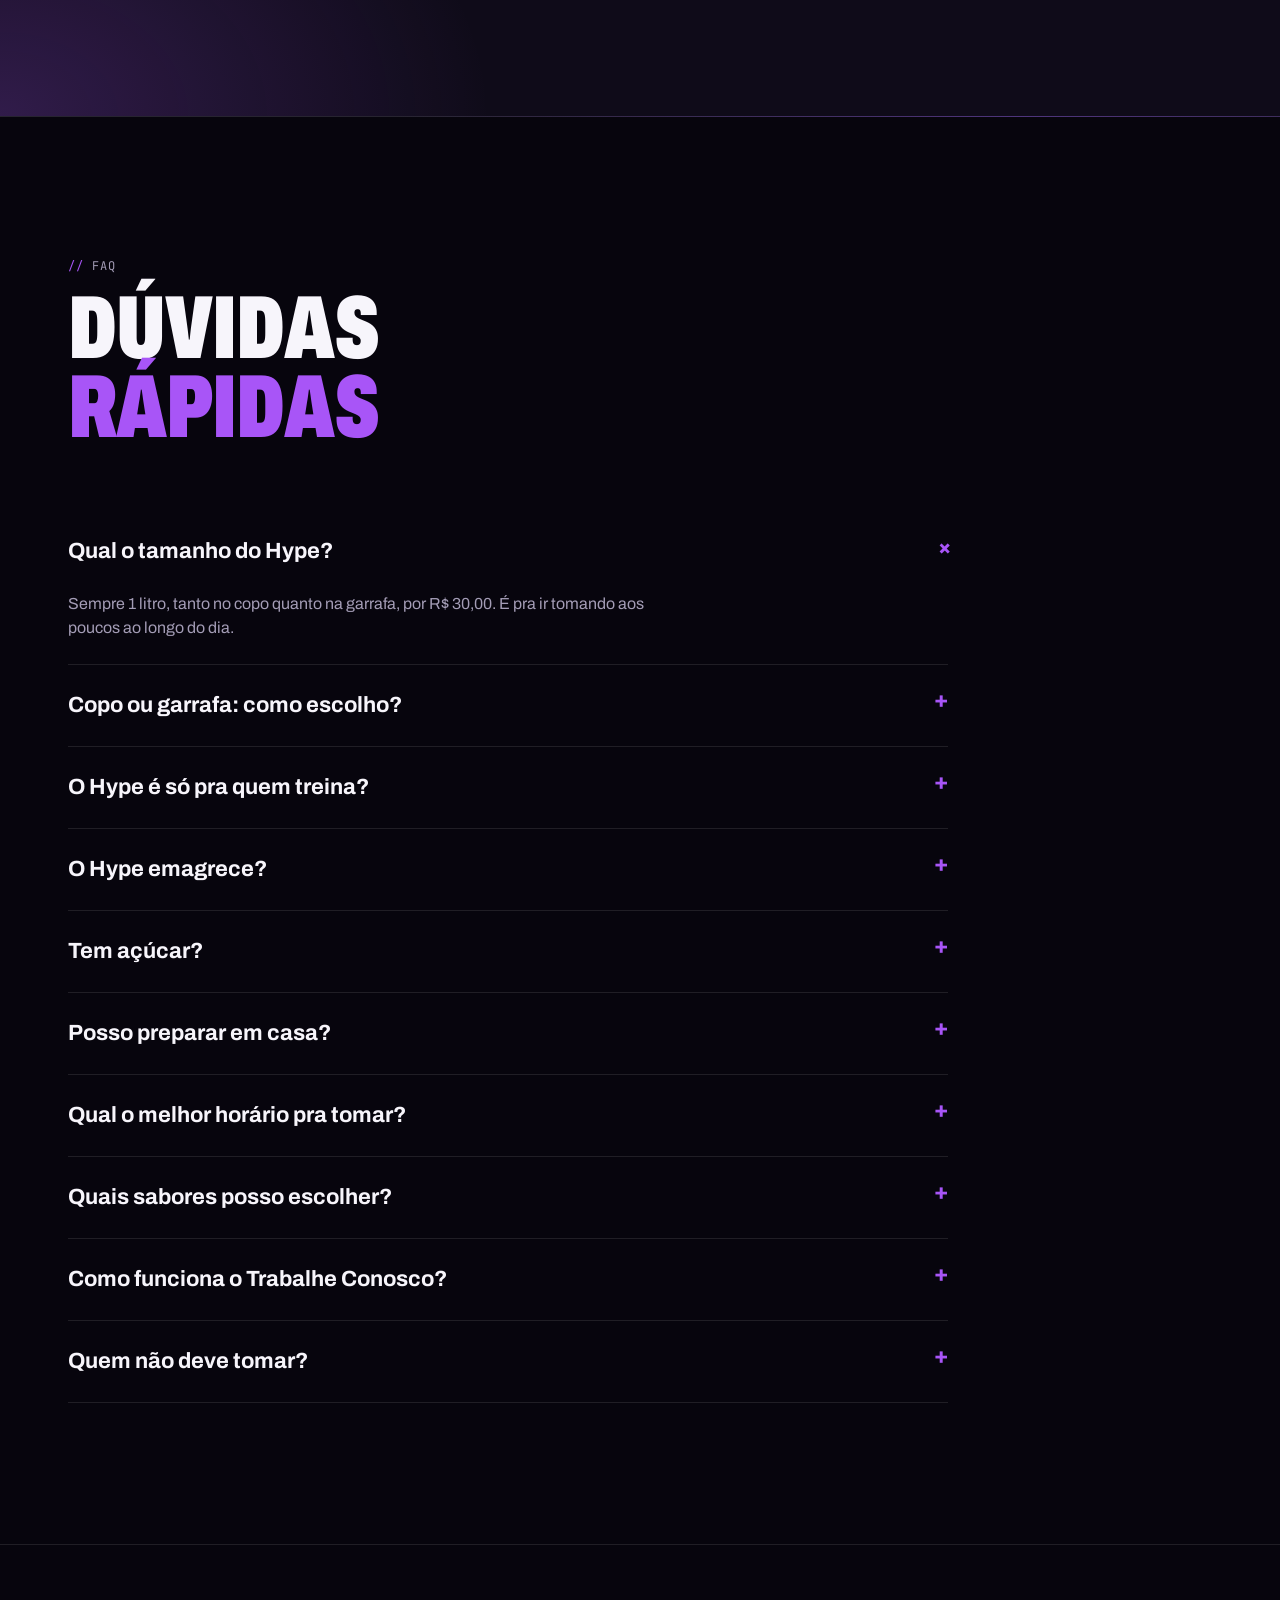
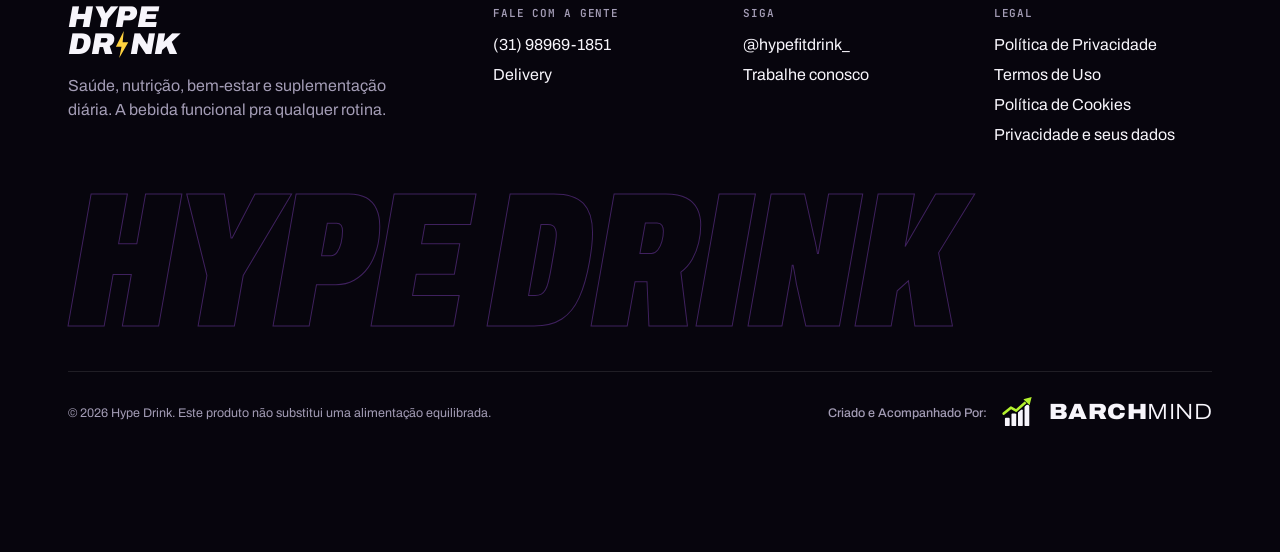
==== commit 0dd9eddf: "Pix e cartão pagos online; dinheiro só na retirada Co-Authored-By: Claude Opus 5.5 <noreply@anthropi" ====
--- a/index.html
+++ b/index.html
@@ -808,7 +808,7 @@
           <p class="fhint" id="modeNote">No delivery os drinks vão na garrafa de 1L.</p>
         </div>
         <div class="field"><span class="lb">Pagamento</span>
-          <div class="tg" id="tgPay"><button type="button" data-v="Online" aria-pressed="false" hidden>Online</button><button type="button" data-v="Pix" aria-pressed="true">Pix</button><button type="button" data-v="Cartão" aria-pressed="false">Cartão</button><button type="button" data-v="Dinheiro" aria-pressed="false">Dinheiro</button></div>
+          <div class="tg" id="tgPay"><button type="button" data-v="Pix" aria-pressed="true">Pix</button><button type="button" data-v="Cartão" aria-pressed="false">Cartão</button><button type="button" data-v="Dinheiro" aria-pressed="false">Dinheiro</button></div>
           <p class="fhint" id="payNote">Você paga na entrega ou na retirada.</p>
         </div>
       </div>
@@ -1415,25 +1415,30 @@
     $$(`#${id} button`).forEach(x => x.setAttribute("aria-pressed", x === b)); cb && cb(b.dataset.v);
   });
 }
-toggleGroup("tgMode", v => {
+// Regras de pagamento: Pix e cartão são pagos online (InfinitePay); dinheiro só na retirada
+const pressTg = (id, val) => $$(`#${id} button`).forEach(x => x.setAttribute("aria-pressed", x.dataset.v === val));
+const isOnlinePay = v => PAGAMENTO_ONLINE && v !== "Dinheiro";
+function onMode(v){
   $("#addrBox").hidden = v !== "Delivery";
   $("#modeNote").textContent = v === "Delivery" ? "No delivery os drinks vão na garrafa de 1L." : "Na retirada você leva no copo ou na garrafa, como montou.";
+  if (v === "Delivery" && tgVal("tgPay") === "Dinheiro"){ pressTg("tgPay", "Pix"); onPay("Pix"); }
   renderBag();
-});
-const PAY_NOTES = {Online:"Pague agora com Pix ou cartão no checkout seguro da InfinitePay.", Pix:"Pix na entrega ou na retirada.", "Cartão":"Cartão na entrega ou na retirada.", Dinheiro:"Dinheiro na entrega ou na retirada."};
+}
+toggleGroup("tgMode", onMode);
+const PAY_NOTES = PAGAMENTO_ONLINE
+  ? {Pix:"Pague agora com Pix no checkout seguro da InfinitePay.", "Cartão":"Pague agora com cartão de crédito no checkout seguro da InfinitePay.", Dinheiro:"Dinheiro só na retirada: você paga quando buscar o pedido."}
+  : {Pix:"Pix na entrega ou na retirada.", "Cartão":"Cartão na entrega ou na retirada.", Dinheiro:"Dinheiro na retirada."};
 function onPay(v){
+  if (v === "Dinheiro" && tgVal("tgMode") === "Delivery"){ pressTg("tgMode", "Retirada"); onMode("Retirada"); }
   $("#trocoField").hidden = v !== "Dinheiro"; $("#obsField").hidden = v === "Dinheiro";
   $("#payNote").textContent = PAY_NOTES[v] || "";
-  const online = v === "Online";
+  const online = isOnlinePay(v);
   $("#oSubmit span").textContent = online ? "Ir para o pagamento" : "Enviar pedido";
   $("#oSubmit use").setAttribute("href", online ? "#i-lock" : "#i-wa");
-  $("#oNote").firstChild.textContent = online ? "Você paga no checkout da InfinitePay e, ao voltar pro site, envia o pedido já pago no WhatsApp da Hype. " : "A mensagem abre pronta no WhatsApp da Hype e você confirma tudo na conversa antes de pagar. ";
+  $("#oNote").firstChild.textContent = online ? "Você paga no checkout da InfinitePay e, ao voltar pro site, envia o pedido já pago no WhatsApp da Hype. " : "A mensagem abre pronta no WhatsApp da Hype e você paga em dinheiro na retirada. ";
 }
 toggleGroup("tgPay", onPay);
-if (PAGAMENTO_ONLINE){
-  const b = $("#tgPay [data-v=Online]"); b.hidden = false;
-  $$("#tgPay button").forEach(x => x.setAttribute("aria-pressed", x === b)); onPay("Online");
-} else onPay("Pix");
+onPay("Pix");
 const oErr = $("#oErr");
 function oInvalid(el, msg){ $$(".oform .invalid").forEach(x => x.classList.remove("invalid")); el.classList.add("invalid"); el.focus(); oErr.textContent = msg; return false; }
 $("#orderForm").addEventListener("input", e => { e.target.classList.remove("invalid"); oErr.textContent = ""; });
@@ -1455,7 +1460,7 @@
     "*🥤 Pedido*",
     ...bag.map((it, i) => `${i + 1}. ${it.qty}x ${itemTitle(it, delivery && it.form === "cup")}${it.form === "prod" ? " (Herbalife)" : `: ${itemDesc(it)}`} · ${fmt(priceOf(it) * it.qty)}`), "",
     `💰 *Total:* ${fmt(T.sum)}`,
-    `💳 *Pagamento:* ${pay === "Online" ? "Online pela InfinitePay" : pay}${pay === "Dinheiro" && v("#troco") ? ` (troco para ${v("#troco")})` : ""}`, ""
+    `💳 *Pagamento:* ${isOnlinePay(pay) ? `${pay === "Cartão" ? "Cartão de crédito" : "Pix"} online (InfinitePay)` : pay === "Dinheiro" ? "Dinheiro na retirada" : pay}${pay === "Dinheiro" && v("#troco") ? ` (troco para ${v("#troco")})` : ""}`, ""
   ];
   if (delivery){
     L.push("*🛵 Entrega*",
@@ -1467,14 +1472,14 @@
   }
   if (pay !== "Dinheiro" && v("#obs")) L.push("", `📝 *Obs.:* ${v("#obs")}`);
   L.push("", "_Pedido enviado pelo site_");
-  if (pay === "Online") return payOnline(L, delivery, v("#oname"));
+  if (isOnlinePay(pay)) return payOnline(L, delivery, v("#oname"));
   window.open(`https://wa.me/${WHATSAPP}?text=${encodeURIComponent(L.join("\n"))}`, "_blank");
 });
 // Pagamento online: o servidor (Netlify Function) calcula o valor e cria o link da InfinitePay
 let paying = false;
 async function payOnline(L, delivery, nome){
   if (bag.some(it => it.form === "prod")){
-    oErr.textContent = "Os produtos Herbalife ainda não podem ser pagos online. Escolha Pix, Cartão ou Dinheiro para pagar na entrega, ou remova esses produtos da sacola.";
+    oErr.textContent = "Os produtos Herbalife ainda não podem ser pagos online. Escolha Dinheiro na retirada ou remova esses produtos da sacola.";
     return;
   }
   if (paying) return; paying = true;
@@ -1487,7 +1492,7 @@
     try { localStorage.setItem("hype_pending_v1", JSON.stringify({nsu:d.nsu, msg:L.join("\n"), total:d.total, em:Date.now()})); } catch (e) {}
     location.href = d.url;
   } catch (e) {
-    oErr.textContent = `${e.message} Escolha Pix, Cartão ou Dinheiro para pagar na entrega, ou tente de novo.`;
+    oErr.textContent = `${e.message} Tente de novo em instantes ou escolha Dinheiro na retirada.`;
     btn.textContent = "Ir para o pagamento"; paying = false;
   }
 }
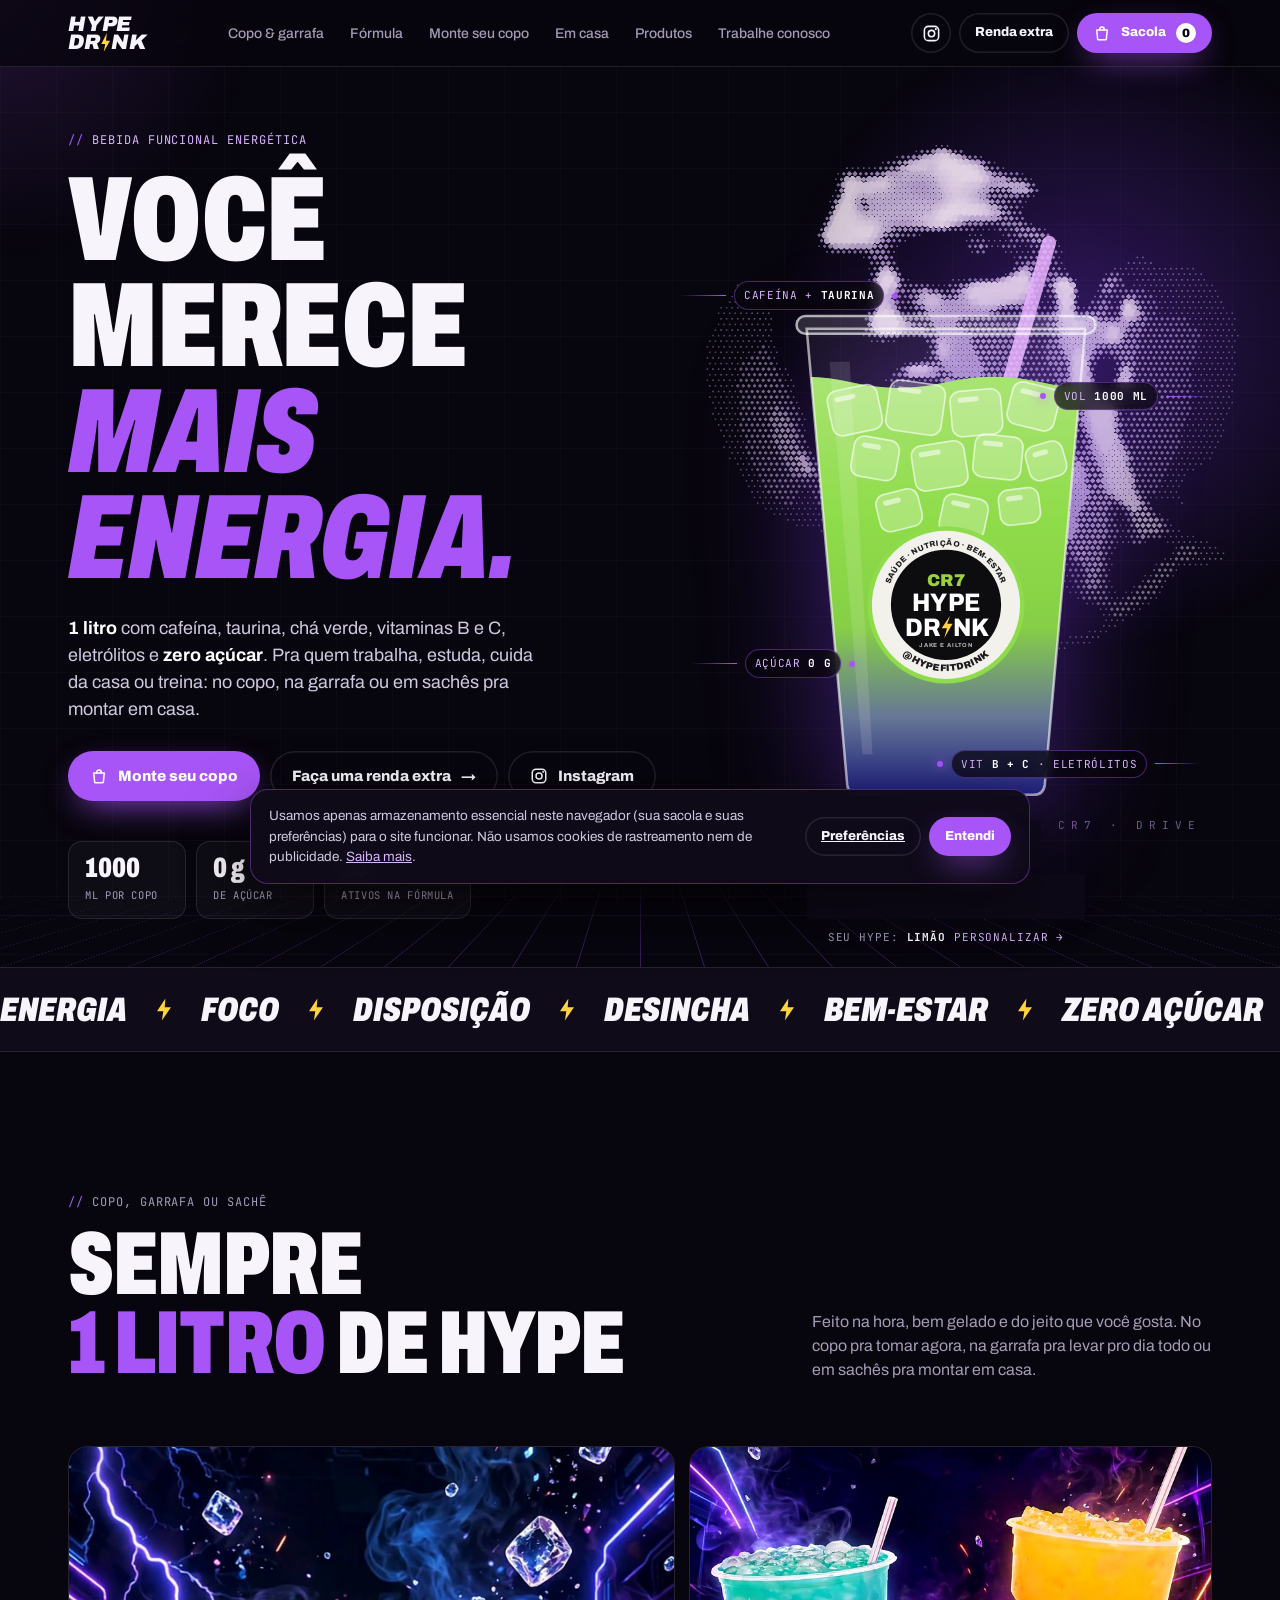
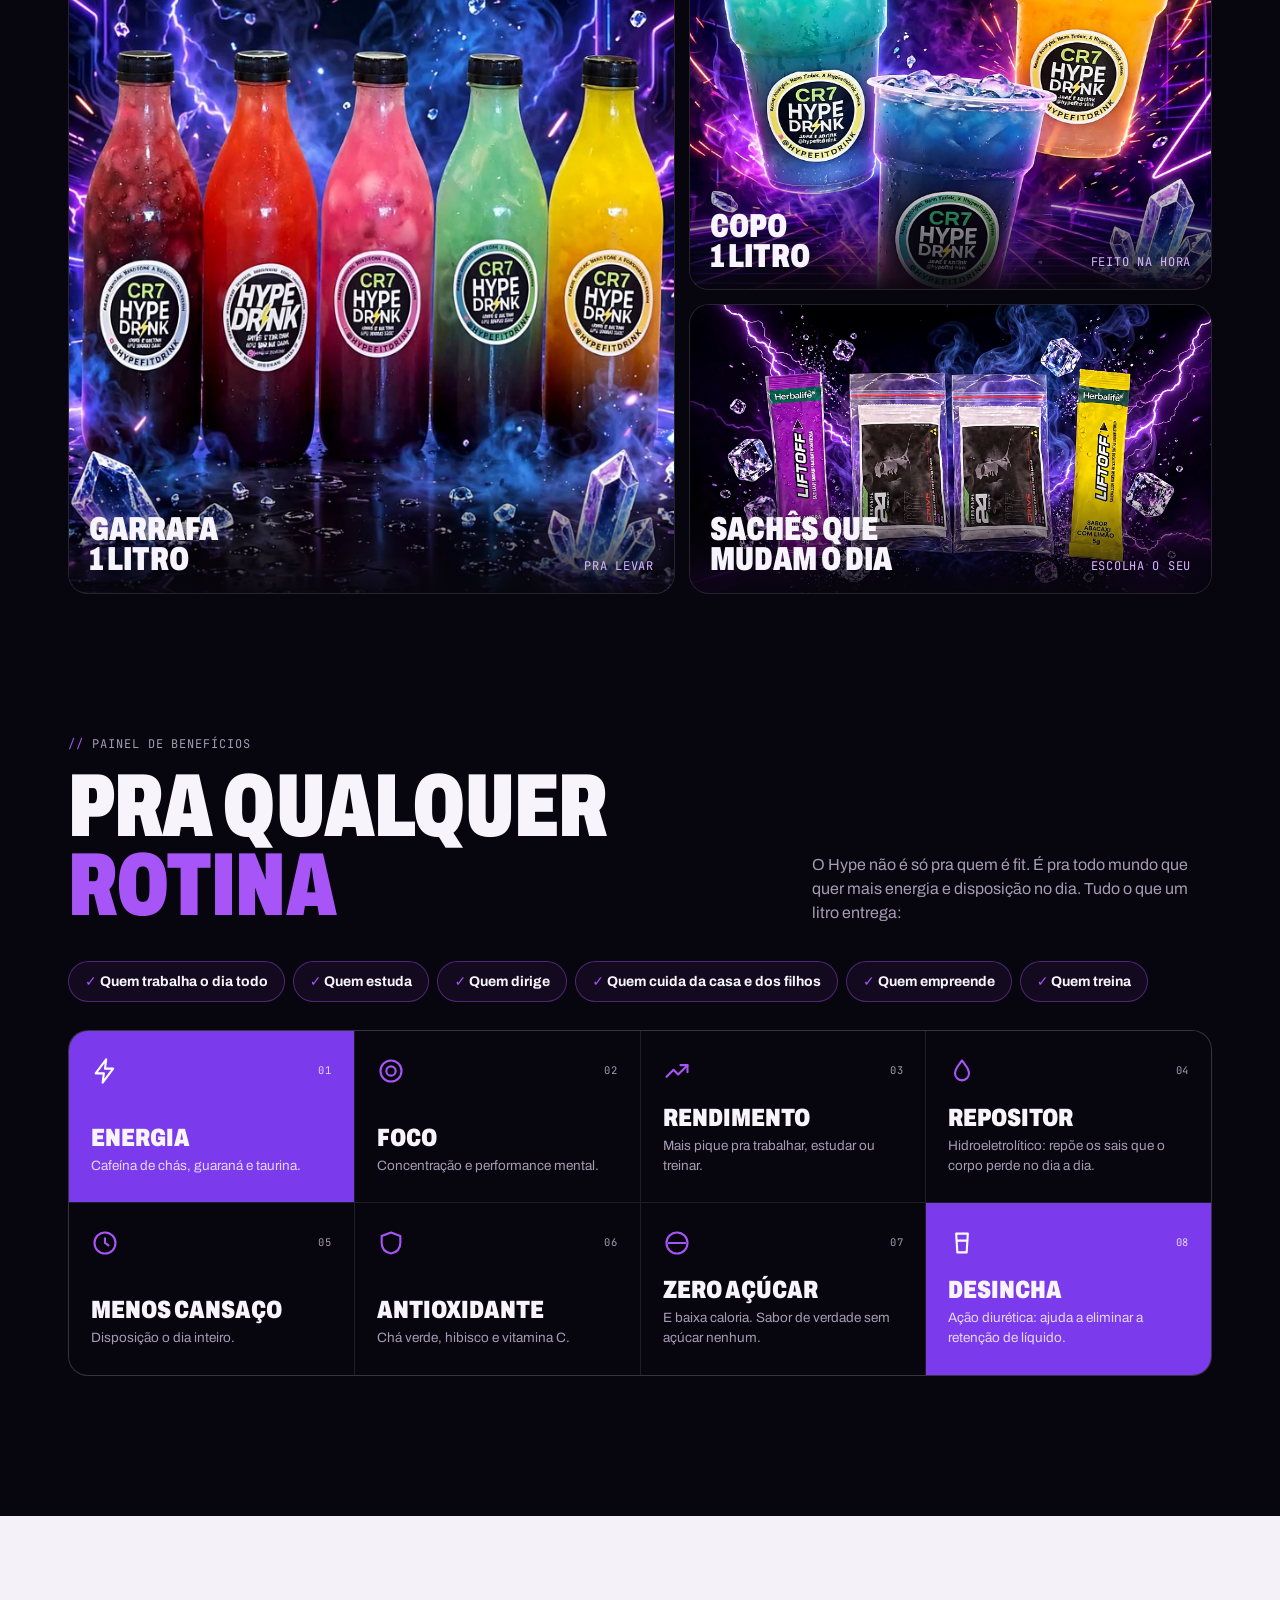
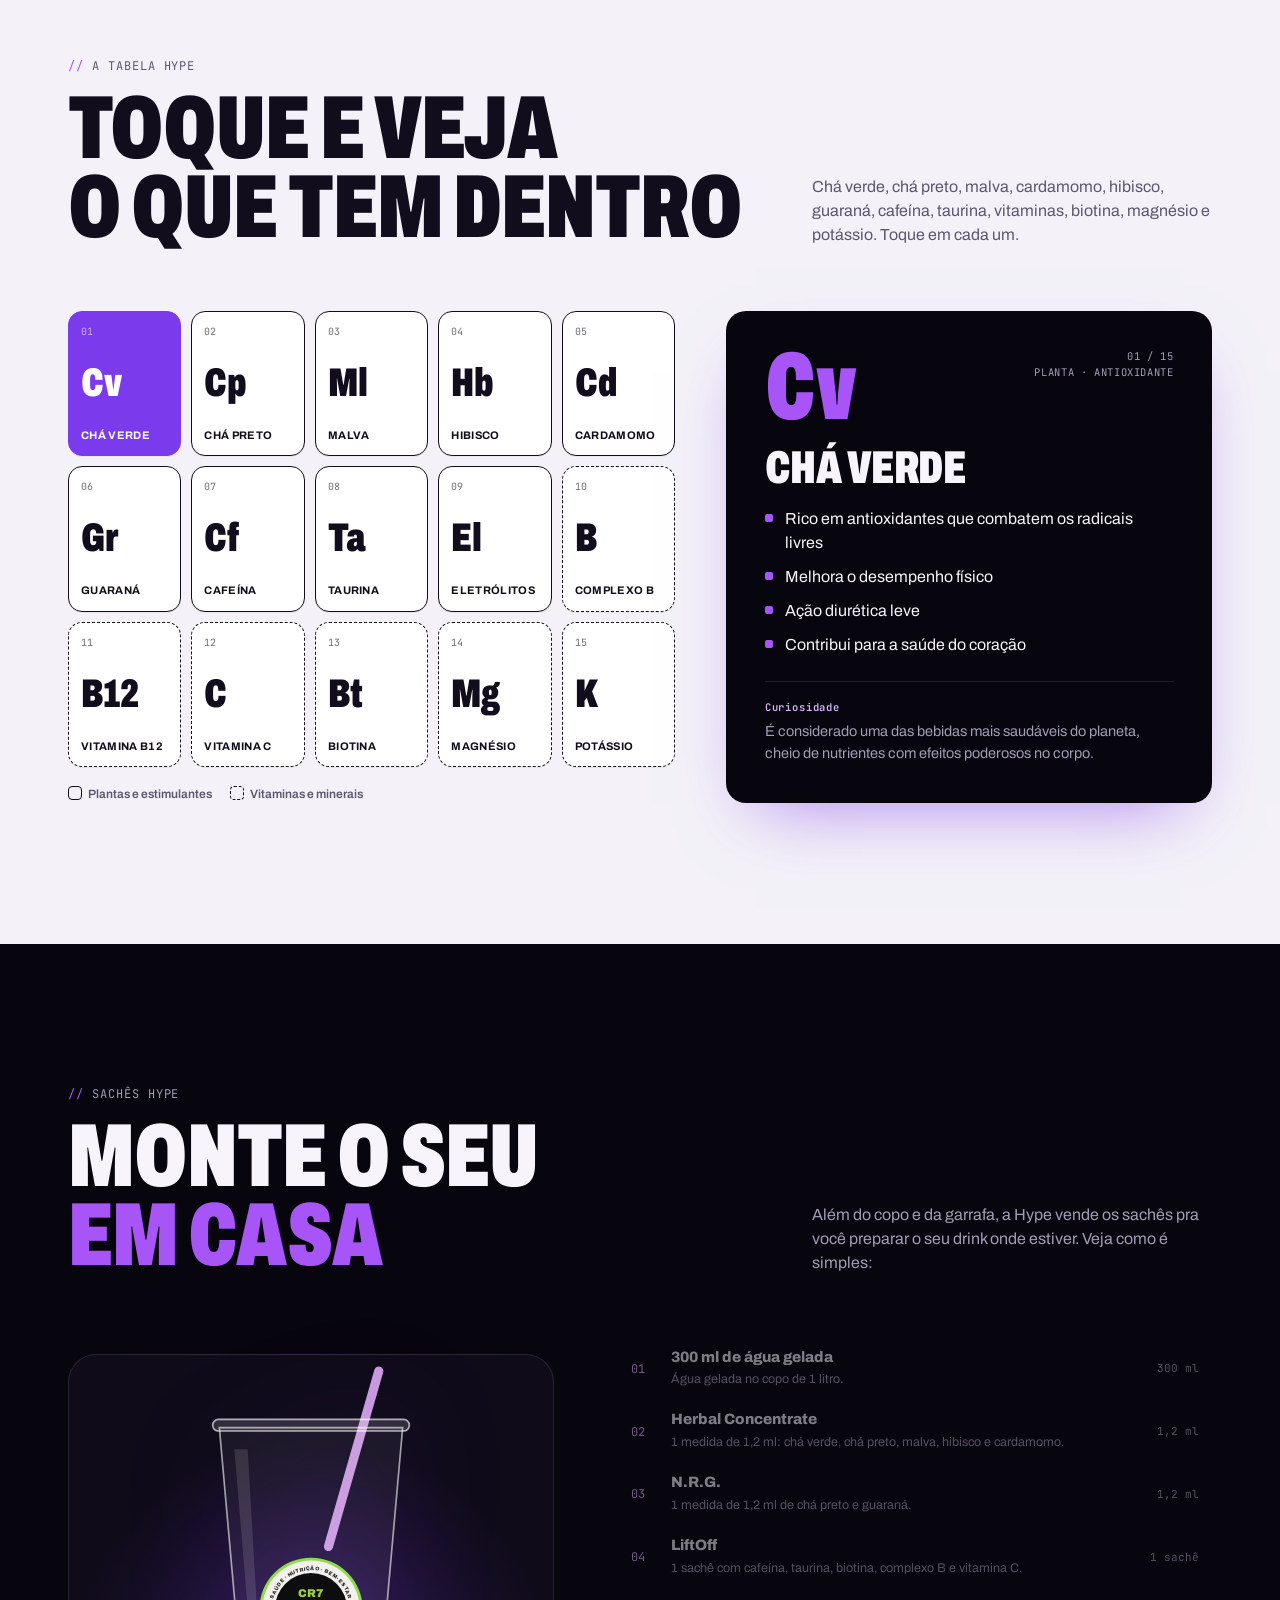
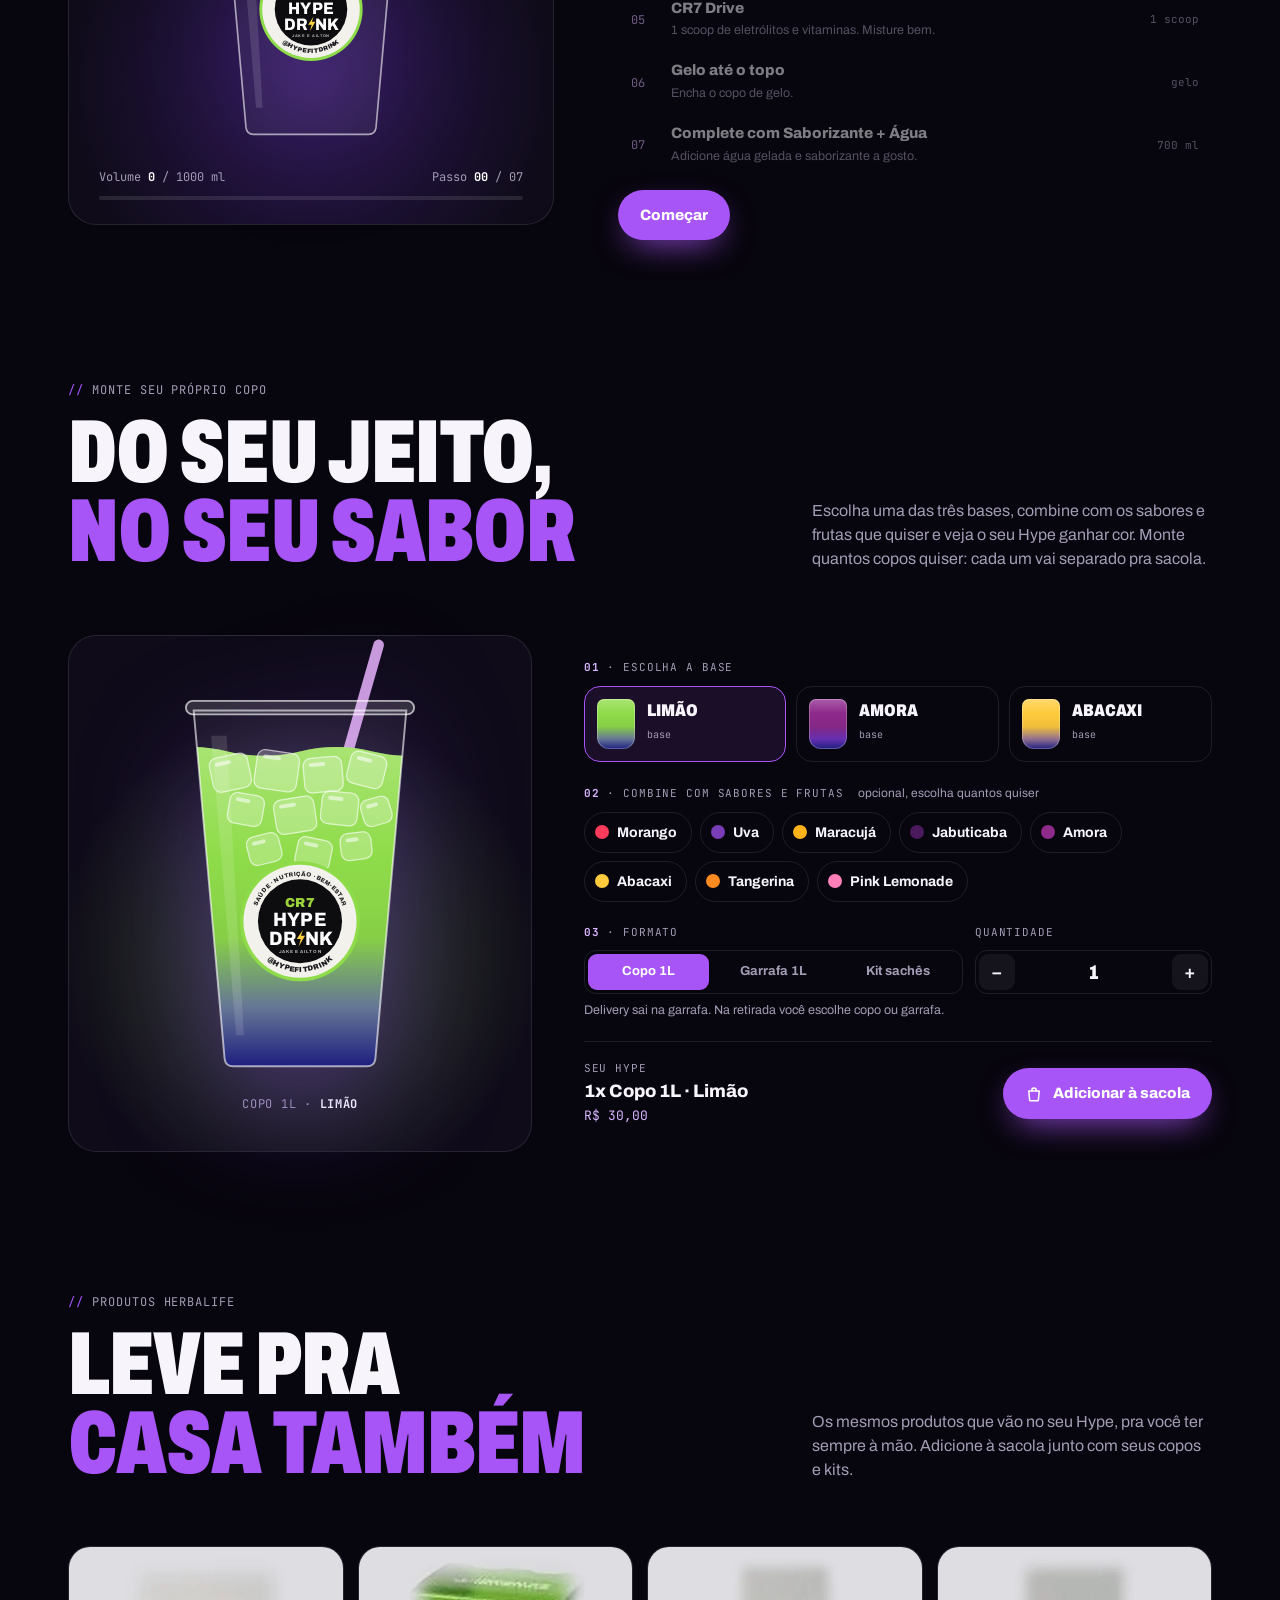
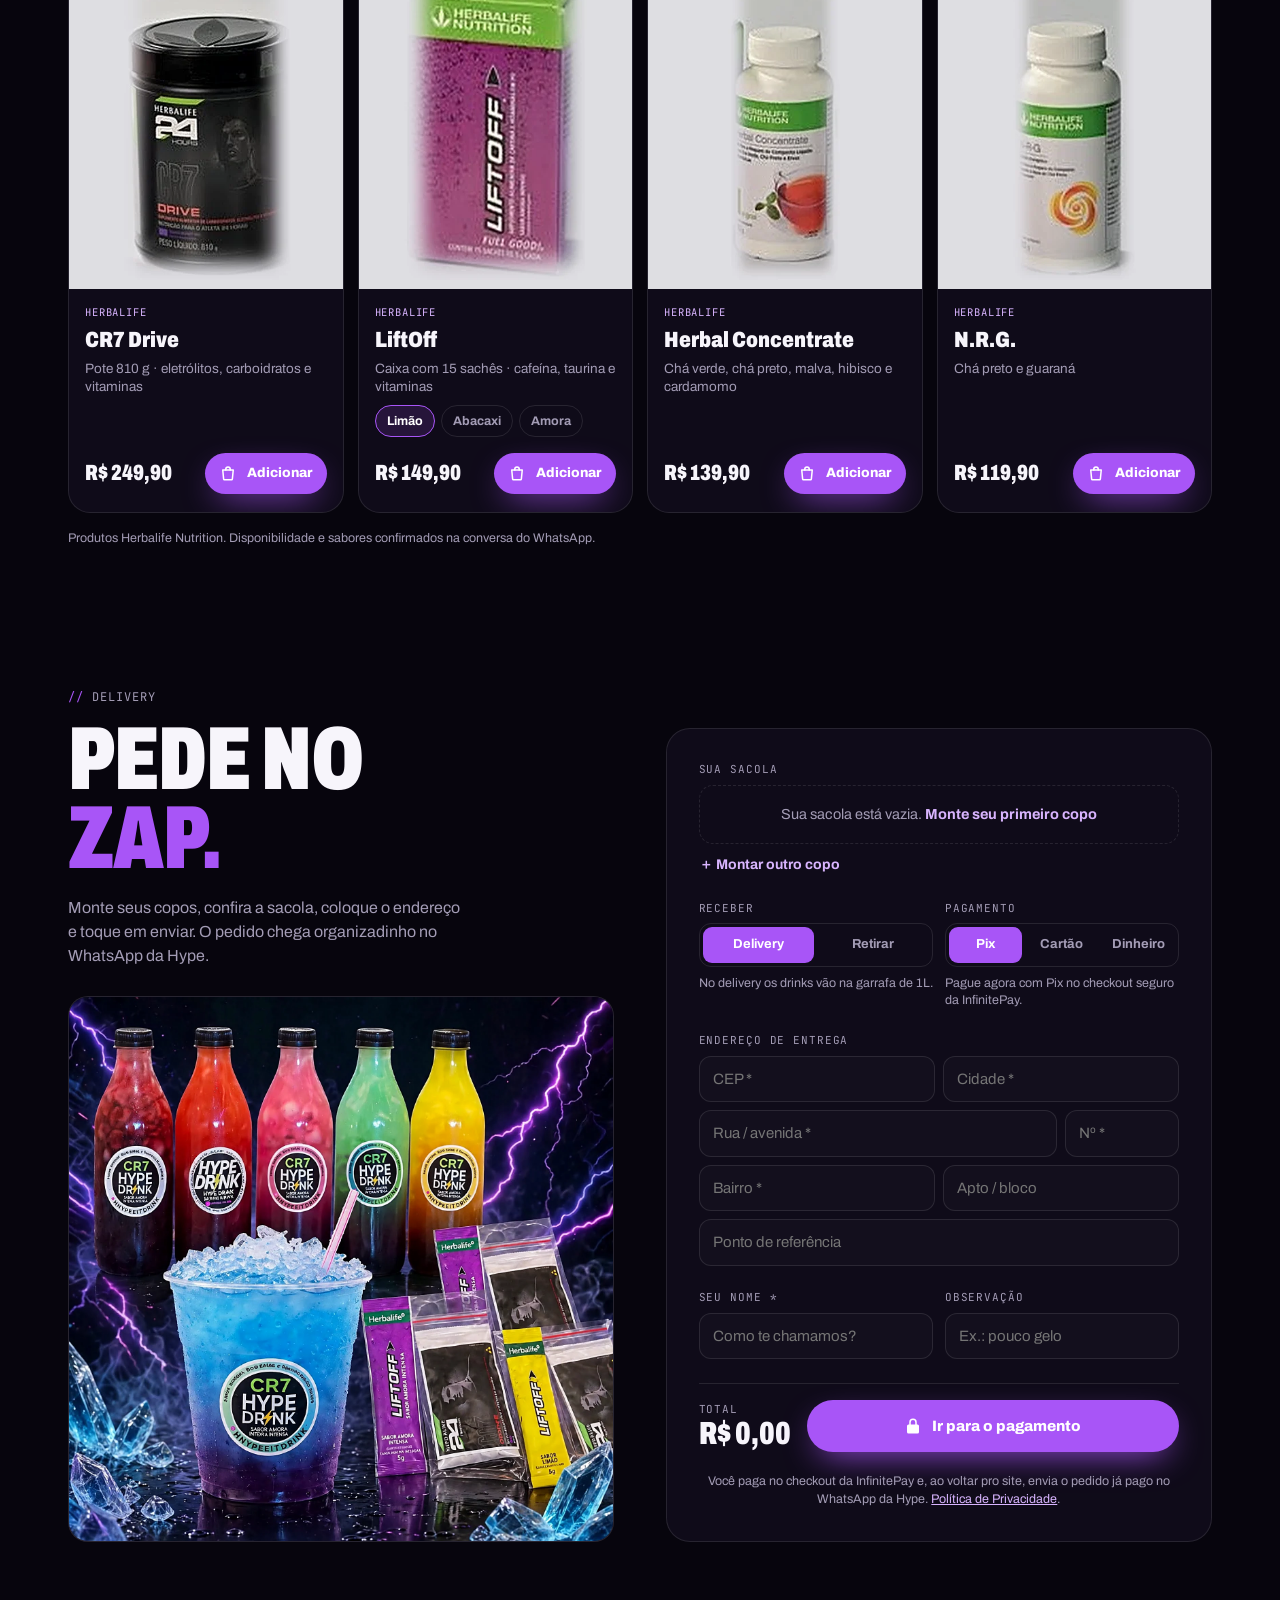
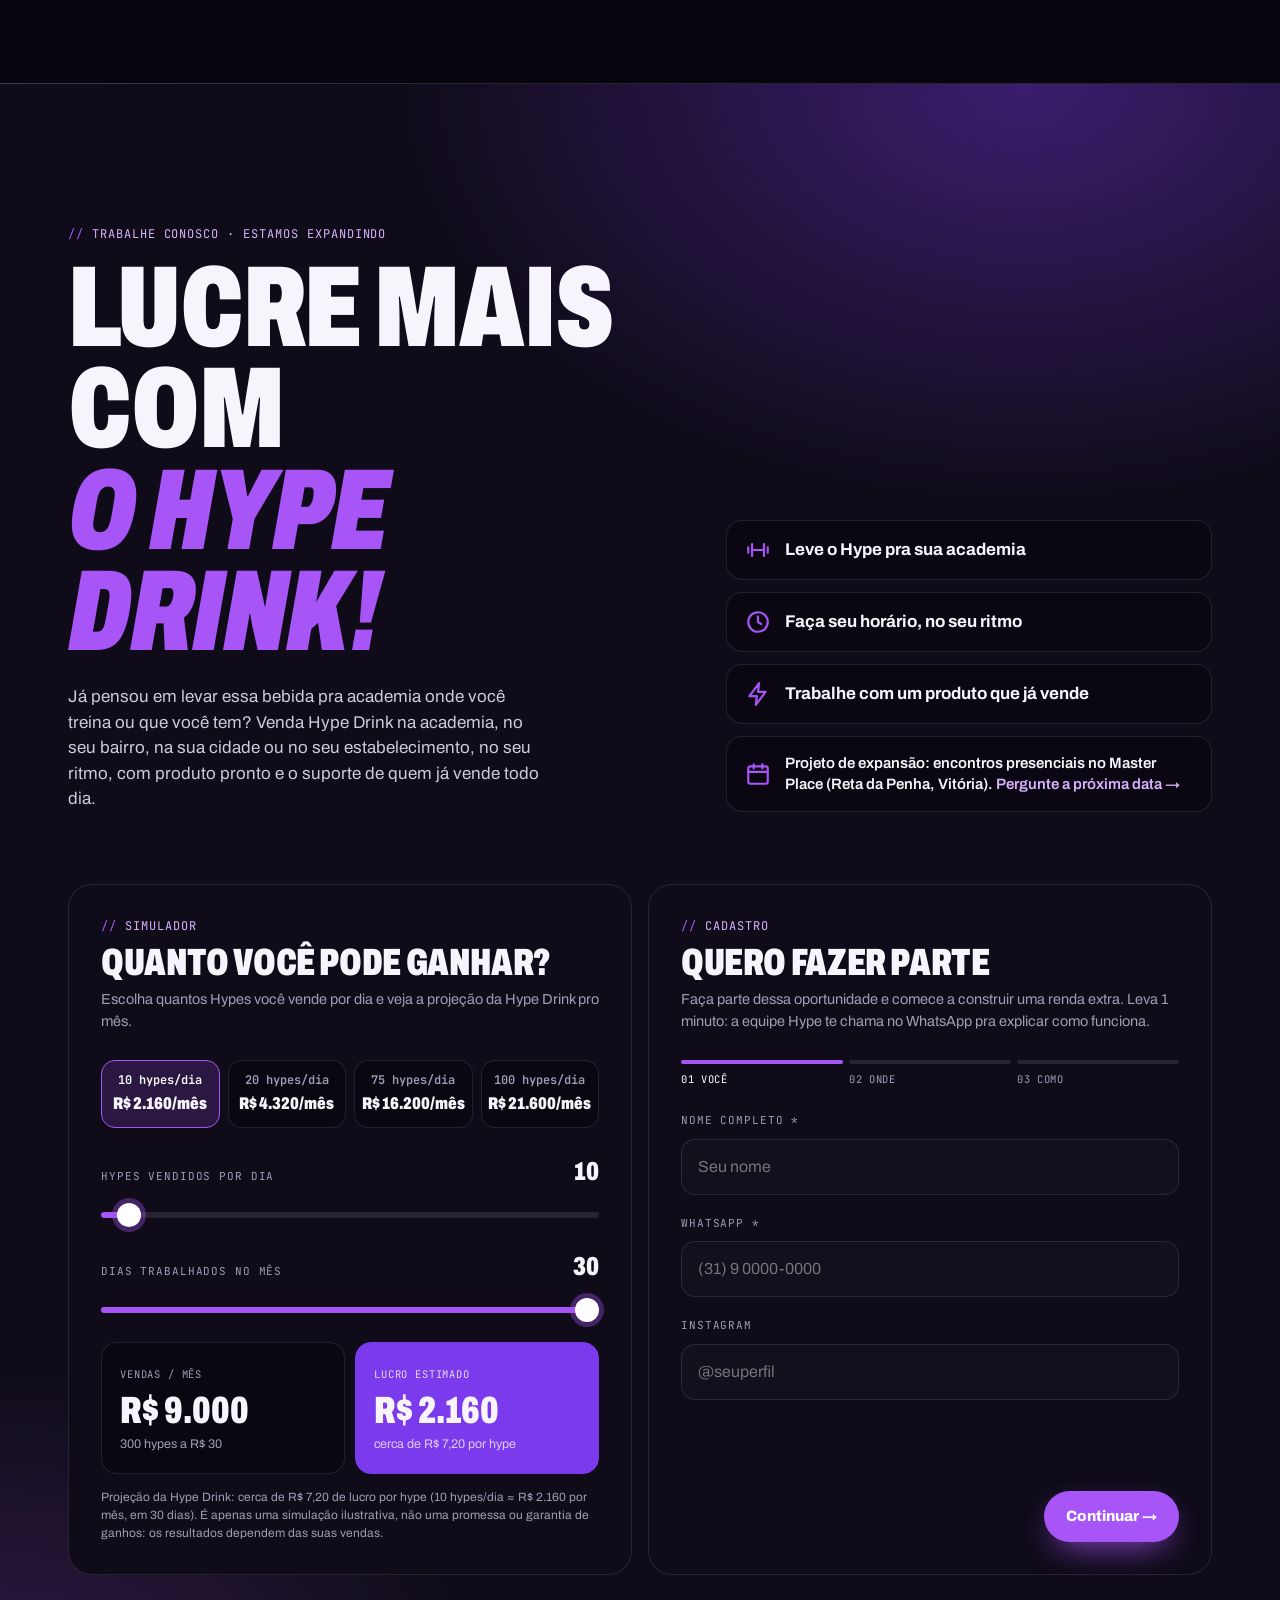
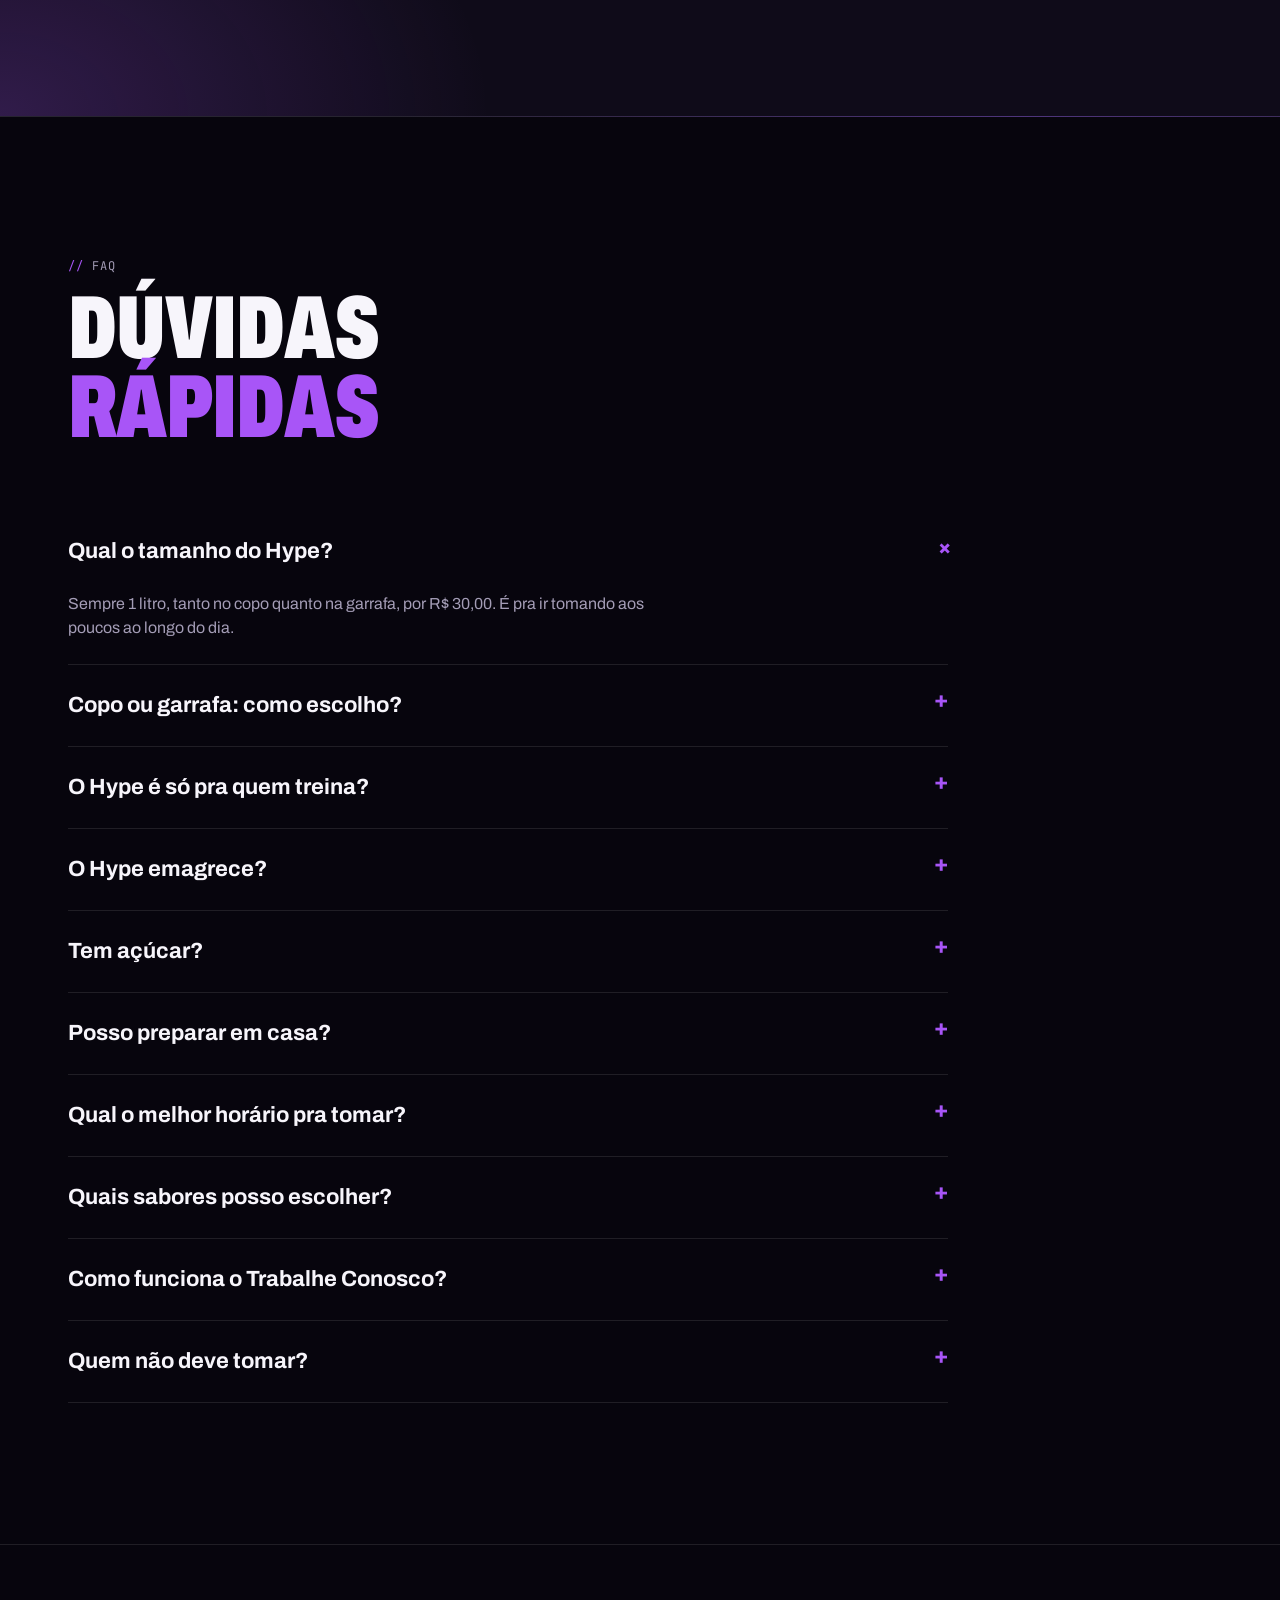
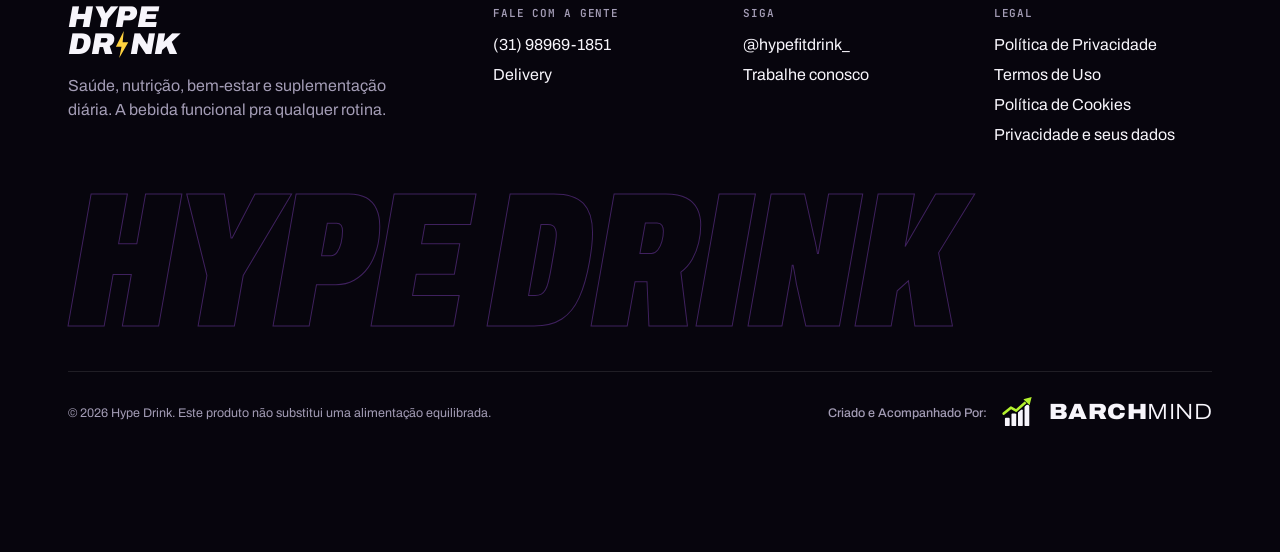
==== commit 65fccbc6: "CEP no endereço de entrega com preenchimento automático (ViaCEP) Co-Authored-By: Claude Opus 5.5 <no" ====
--- a/index.html
+++ b/index.html
@@ -337,7 +337,16 @@
 .addr legend{display:block;font-family:var(--mono);font-size:11px;letter-spacing:.08em;text-transform:uppercase;color:var(--mute);margin-bottom:7px;padding:0}
 .addr[hidden]{display:none}
 .agrid{display:grid;grid-template-columns:repeat(4,1fr);gap:8px}
-.a-rua{grid-column:span 3}.a-bai,.a-comp{grid-column:span 2}.a-ref{grid-column:1/-1}
+.a-rua{grid-column:span 3}.a-bai,.a-comp,.a-cep,.a-cid{grid-column:span 2}.a-ref{grid-column:1/-1}
+.a-cep{position:relative}
+.cepst{position:absolute;right:12px;top:50%;width:16px;height:16px;margin-top:-8px;border-radius:50%;pointer-events:none}
+.cepst.load{border:2px solid var(--line2);border-top-color:var(--p);animation:spin .8s linear infinite}
+.cepst.ok{background:#1f9d55;-webkit-mask:url("data:image/svg+xml,%3Csvg xmlns='http://www.w3.org/2000/svg' viewBox='0 0 24 24'%3E%3Cpath d='m5 12 5 5 9-10' fill='none' stroke='%23000' stroke-width='3'/%3E%3C/svg%3E") center/14px no-repeat;mask:url("data:image/svg+xml,%3Csvg xmlns='http://www.w3.org/2000/svg' viewBox='0 0 24 24'%3E%3Cpath d='m5 12 5 5 9-10' fill='none' stroke='%23000' stroke-width='3'/%3E%3C/svg%3E") center/14px no-repeat;border-radius:0}
+@keyframes spin{to{transform:rotate(360deg)}}
+.cepmsg{grid-column:1/-1;font-size:12.5px;color:var(--mute);margin:-2px 0 0}
+.cepmsg:empty{display:none}
+.cepmsg.bad{color:#ff7a9a}
+.cepmsg a{color:var(--p3)}
 .obar{display:flex;align-items:center;gap:16px;border-top:1px solid var(--line);padding-top:16px}
 .obar .tot span{display:block;font-family:var(--mono);font-size:11px;color:var(--mute);text-transform:uppercase;letter-spacing:.08em}
 .obar .tot b{font-size:32px;font-weight:900;font-variation-settings:"wdth" 70;line-height:1;white-space:nowrap}
@@ -815,6 +824,9 @@
       <fieldset class="addr" id="addrBox">
         <legend class="lb">Endereço de entrega</legend>
         <div class="agrid">
+          <div class="a-cep"><input id="aCep" placeholder="CEP *" inputmode="numeric" autocomplete="postal-code" maxlength="9" aria-label="CEP" aria-describedby="cepMsg"><span class="cepst" id="cepSt" aria-hidden="true"></span></div>
+          <input id="aCid" class="a-cid" placeholder="Cidade *" autocomplete="address-level2" aria-label="Cidade">
+          <p class="cepmsg" id="cepMsg" role="status"></p>
           <input id="aRua" class="a-rua" placeholder="Rua / avenida *" autocomplete="address-line1" aria-label="Rua">
           <input id="aNum" class="a-num" placeholder="Nº *" inputmode="numeric" aria-label="Número">
           <input id="aBairro" class="a-bai" placeholder="Bairro *" autocomplete="address-level3" aria-label="Bairro">
@@ -1440,6 +1452,37 @@
 toggleGroup("tgPay", onPay);
 onPay("Pix");
 const oErr = $("#oErr");
+// CEP: ao digitar os 8 números, busca no ViaCEP e preenche rua, bairro e cidade
+let cepSeq = 0;
+$("#aCep").addEventListener("input", e => {
+  const d = e.target.value.replace(/\D/g, "").slice(0, 8);
+  e.target.value = d.length > 5 ? `${d.slice(0, 5)}-${d.slice(5)}` : d;
+  const st = $("#cepSt"), msg = $("#cepMsg");
+  st.className = "cepst"; msg.textContent = ""; msg.className = "cepmsg";
+  if (d.length === 8) buscaCep(d);
+});
+async function buscaCep(cep){
+  const seq = ++cepSeq, st = $("#cepSt"), msg = $("#cepMsg");
+  st.className = "cepst load";
+  try {
+    const ctl = new AbortController(), t = setTimeout(() => ctl.abort(), 6000);
+    const r = await fetch(`https://viacep.com.br/ws/${cep}/json/`, {signal: ctl.signal});
+    clearTimeout(t);
+    const d = await r.json();
+    if (seq !== cepSeq) return;
+    if (!r.ok || d.erro) throw new Error("nao");
+    const set = (id, val) => { if (val){ $(id).value = val; $(id).classList.remove("invalid"); } };
+    set("#aRua", d.logradouro); set("#aBairro", d.bairro); set("#aCid", `${d.localidade}/${d.uf}`);
+    st.className = "cepst ok"; msg.textContent = ""; msg.className = "cepmsg";
+    if (!d.logradouro){ msg.textContent = "CEP da cidade inteira: digite a rua e o bairro."; $("#aRua").focus(); }
+    else $("#aNum").focus();
+  } catch (err) {
+    if (seq !== cepSeq) return;
+    st.className = "cepst";
+    msg.className = "cepmsg bad";
+    msg.innerHTML = 'Não encontramos esse CEP. Confira os números ou preencha o endereço à mão. <a href="https://buscacepinter.correios.com.br/" target="_blank" rel="noopener">Não sei meu CEP</a>';
+  }
+}
 function oInvalid(el, msg){ $$(".oform .invalid").forEach(x => x.classList.remove("invalid")); el.classList.add("invalid"); el.focus(); oErr.textContent = msg; return false; }
 $("#orderForm").addEventListener("input", e => { e.target.classList.remove("invalid"); oErr.textContent = ""; });
 $("#orderForm").addEventListener("submit", e => {
@@ -1449,6 +1492,8 @@
   if (!bag.length){ oErr.textContent = "Sua sacola está vazia. Monte seu copo e adicione à sacola antes de enviar."; $("#bag").scrollIntoView({behavior:"smooth", block:"center"}); return; }
   if (!v("#oname")) return oInvalid($("#oname"), "Digite seu nome.");
   if (delivery){
+    if (v("#aCep").replace(/\D/g, "").length !== 8) return oInvalid($("#aCep"), "Digite o CEP com 8 números.");
+    if (!v("#aCid")) return oInvalid($("#aCid"), "Digite a cidade.");
     if (!v("#aRua")) return oInvalid($("#aRua"), "Digite a rua da entrega.");
     if (!v("#aNum")) return oInvalid($("#aNum"), "Digite o número.");
     if (!v("#aBairro")) return oInvalid($("#aBairro"), "Digite o bairro.");
@@ -1465,7 +1510,8 @@
   if (delivery){
     L.push("*🛵 Entrega*",
       `${v("#aRua")}, nº ${v("#aNum")}${v("#aComp") ? ` · ${v("#aComp")}` : ""}`,
-      `Bairro: ${v("#aBairro")}`);
+      `Bairro: ${v("#aBairro")}`,
+      `${v("#aCid")} · CEP ${v("#aCep")}`);
     if (v("#aRef")) L.push(`Referência: ${v("#aRef")}`);
   } else {
     L.push("*🏪 Retirada no local*");
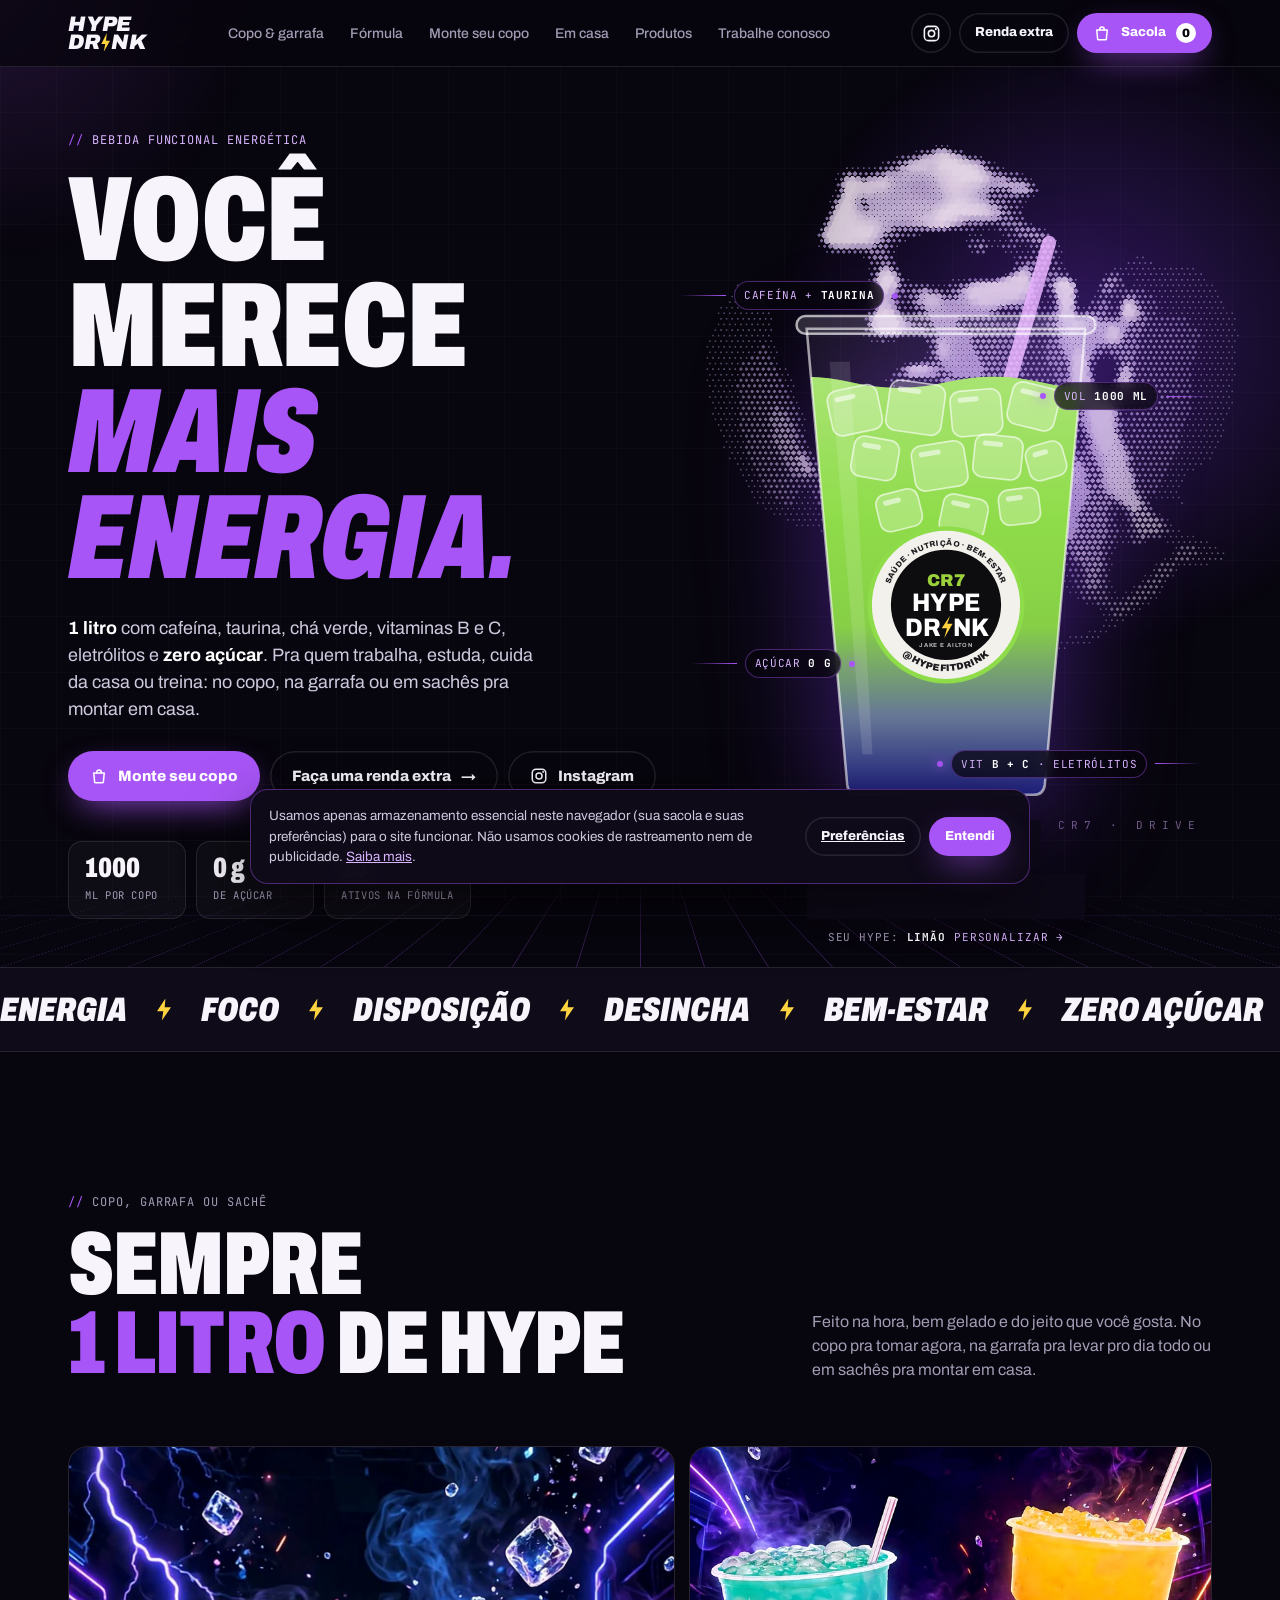
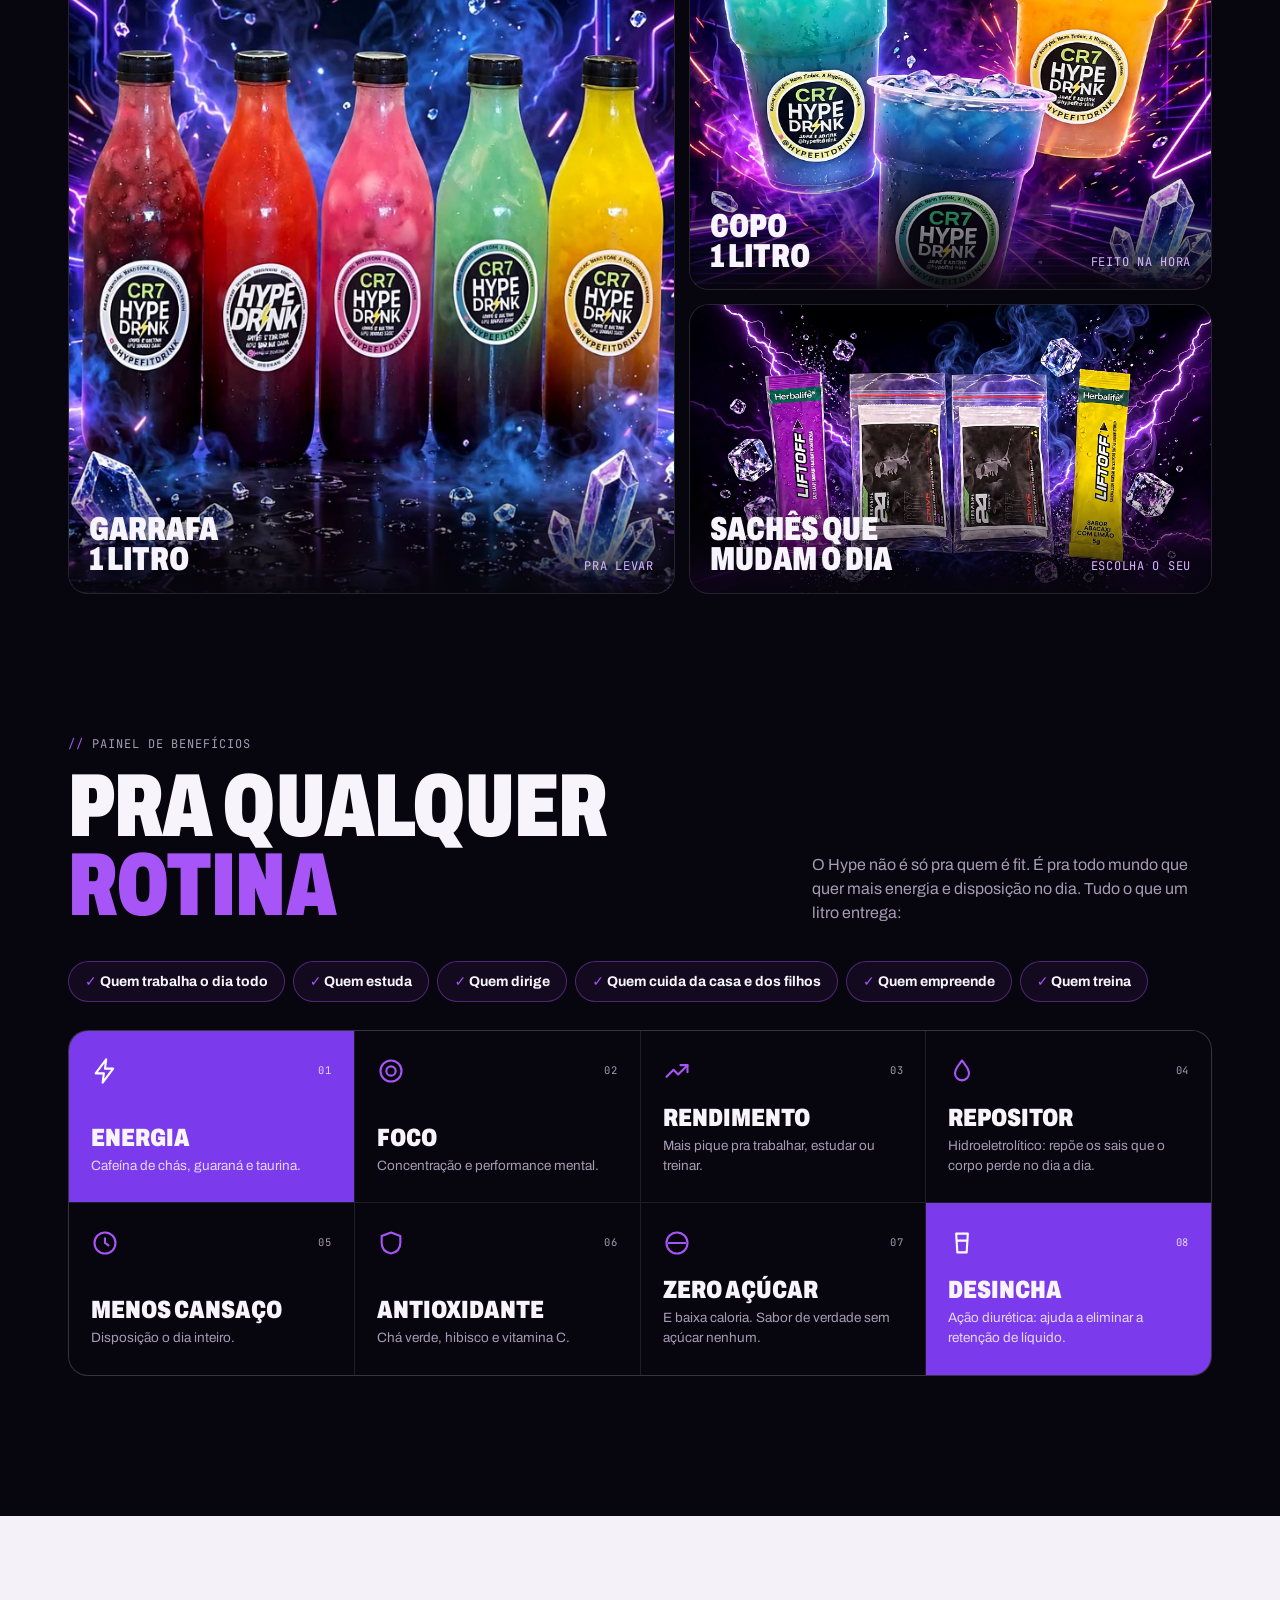
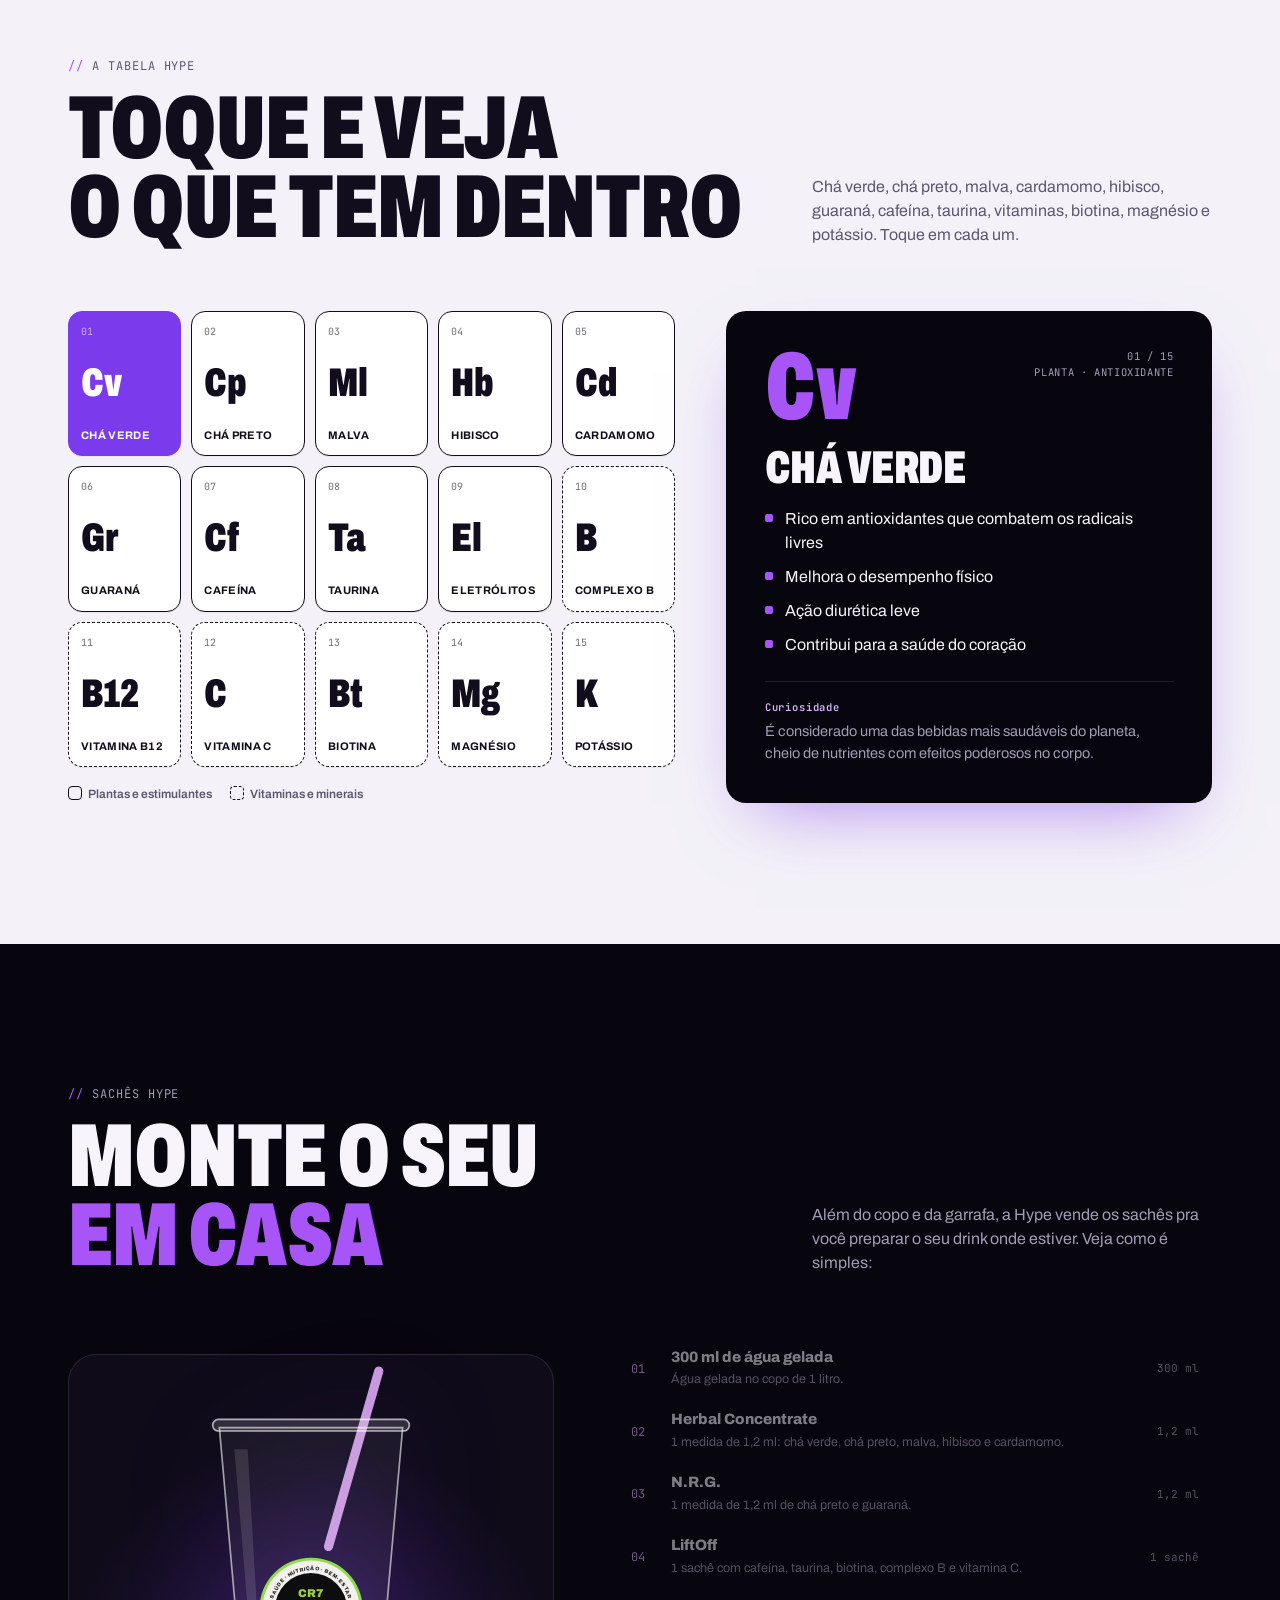
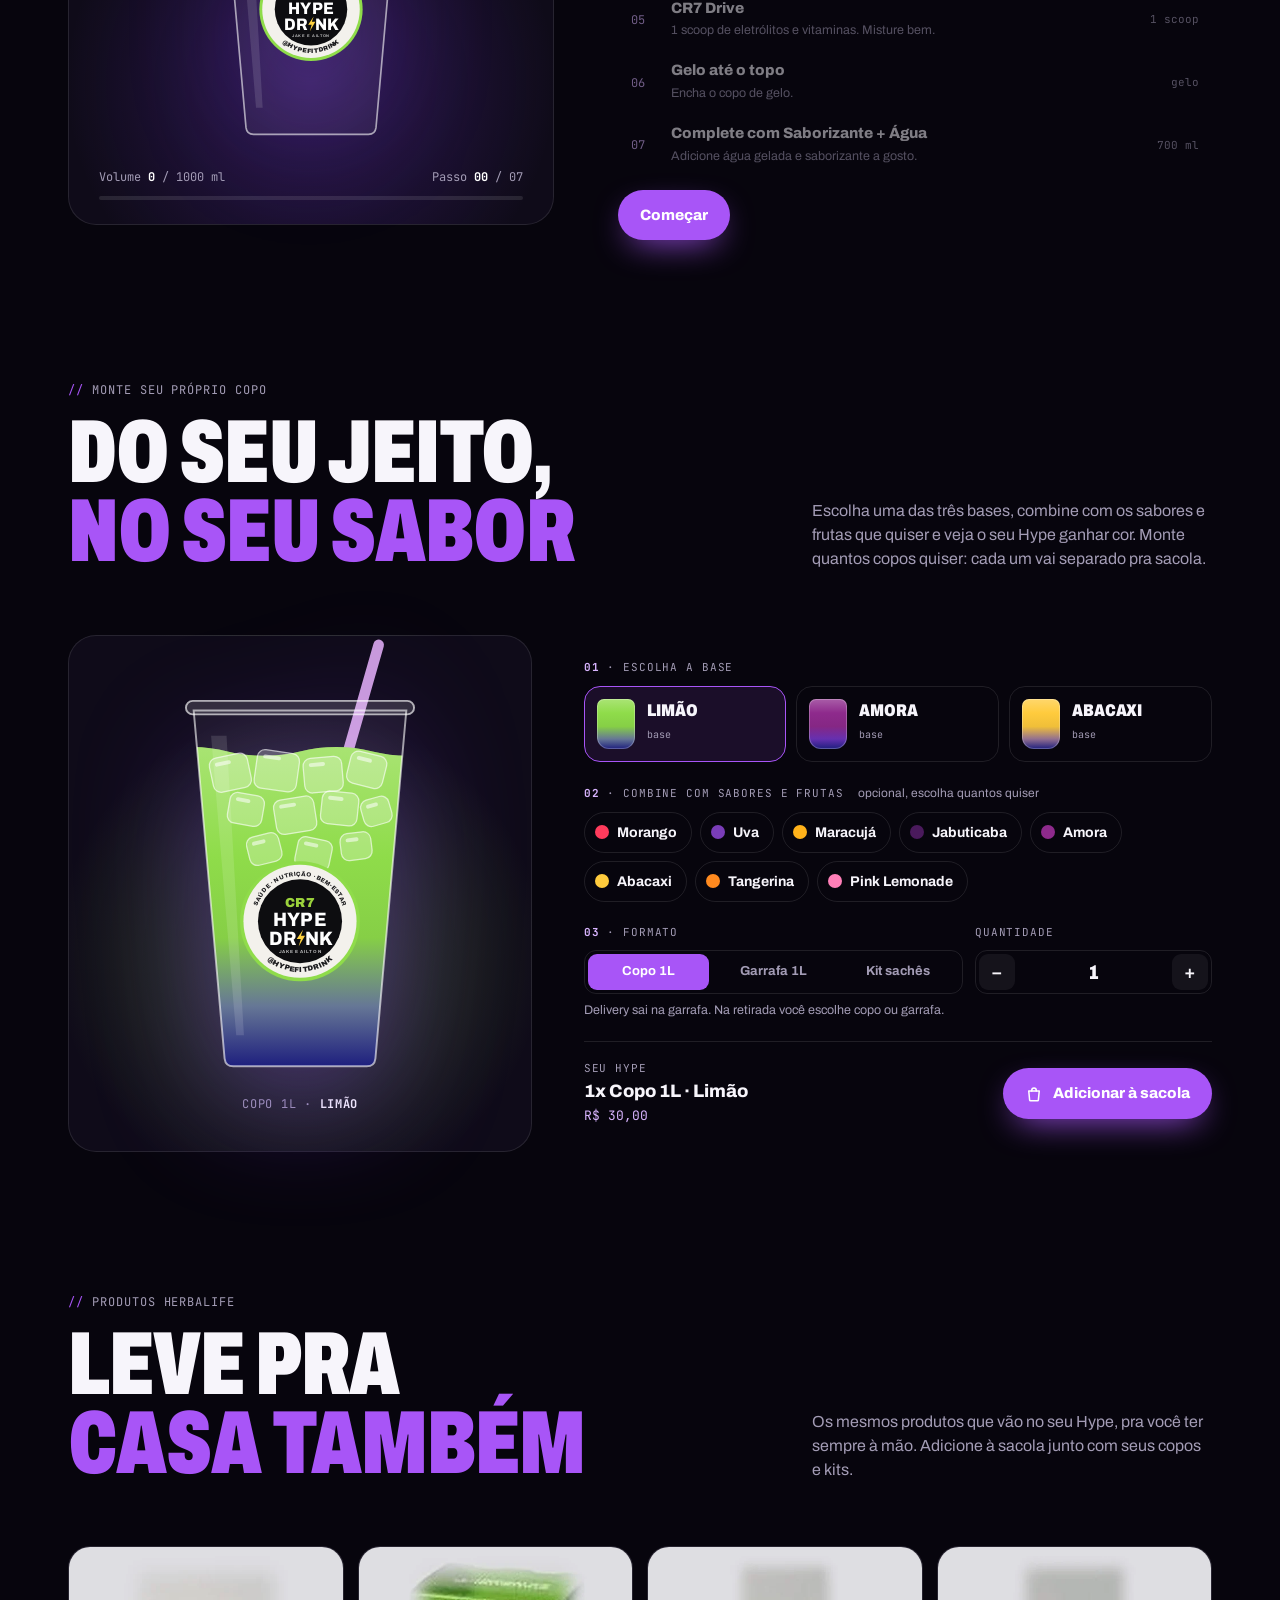
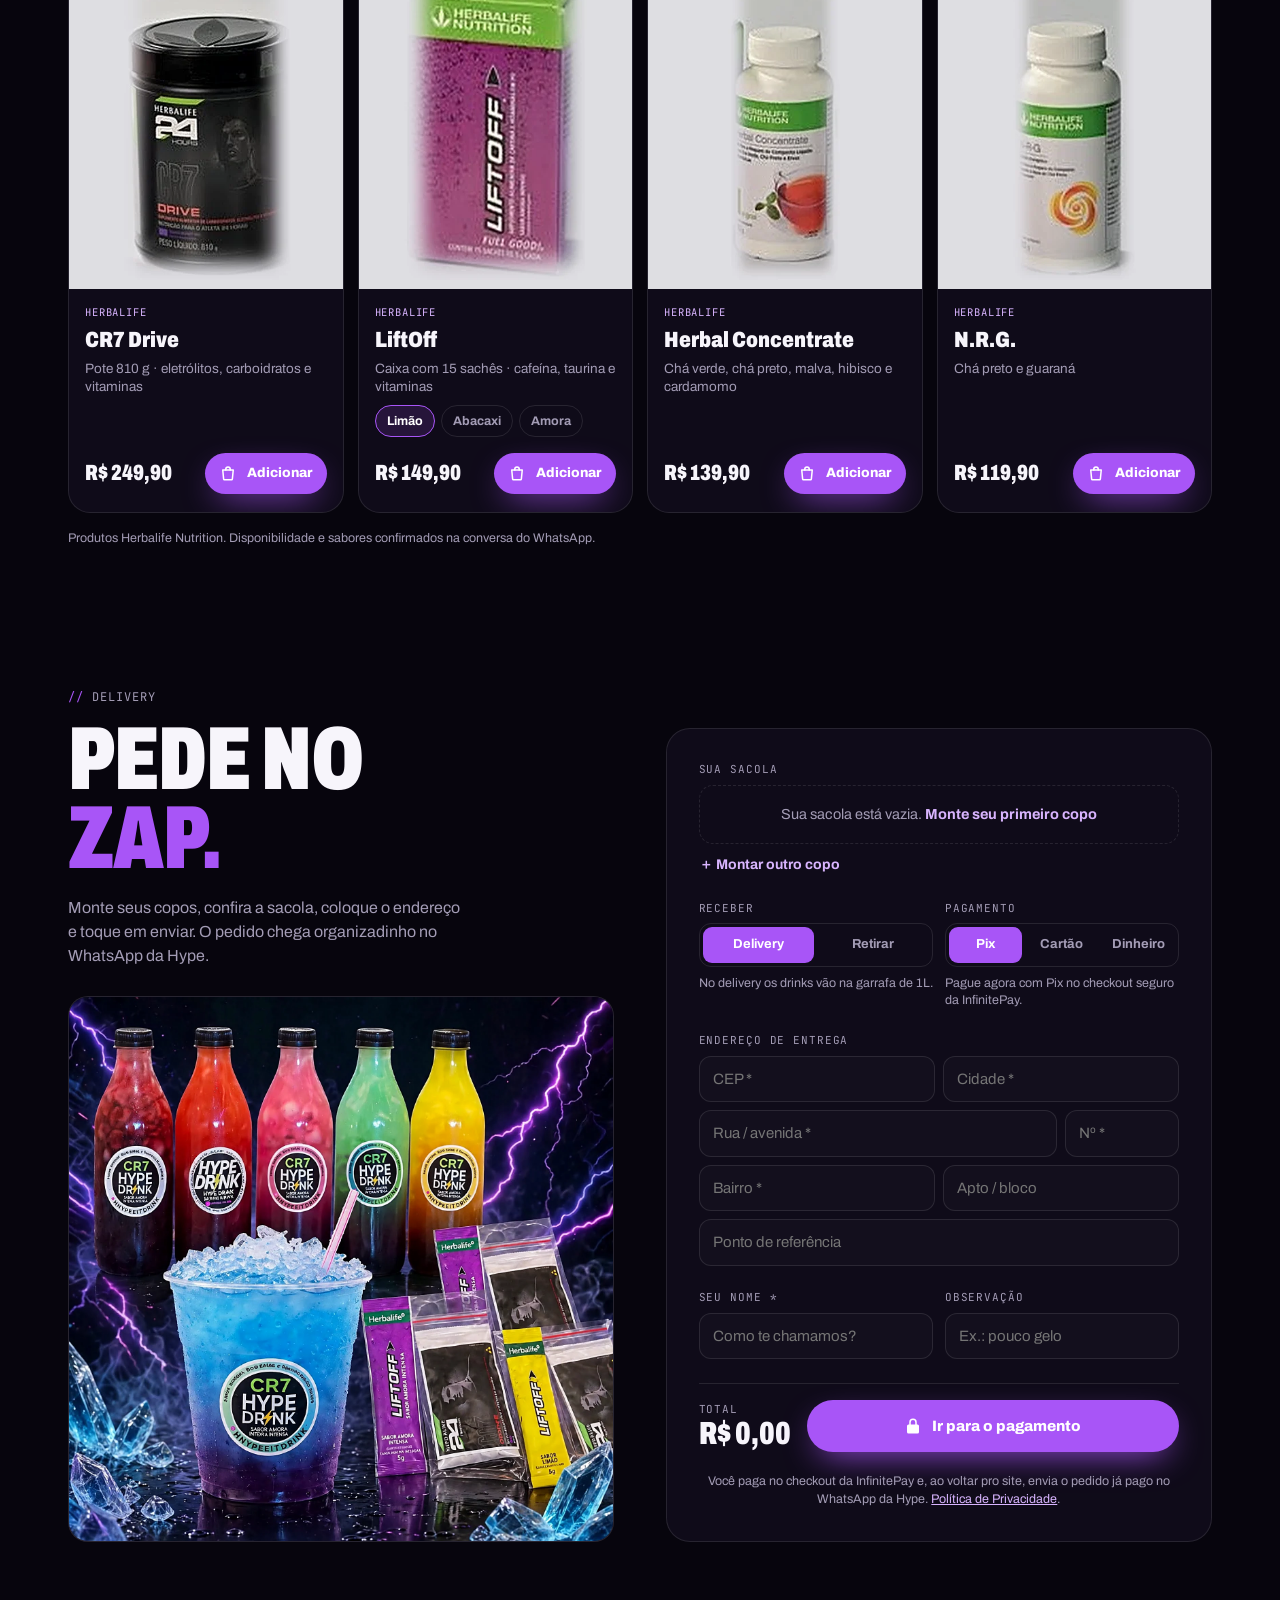
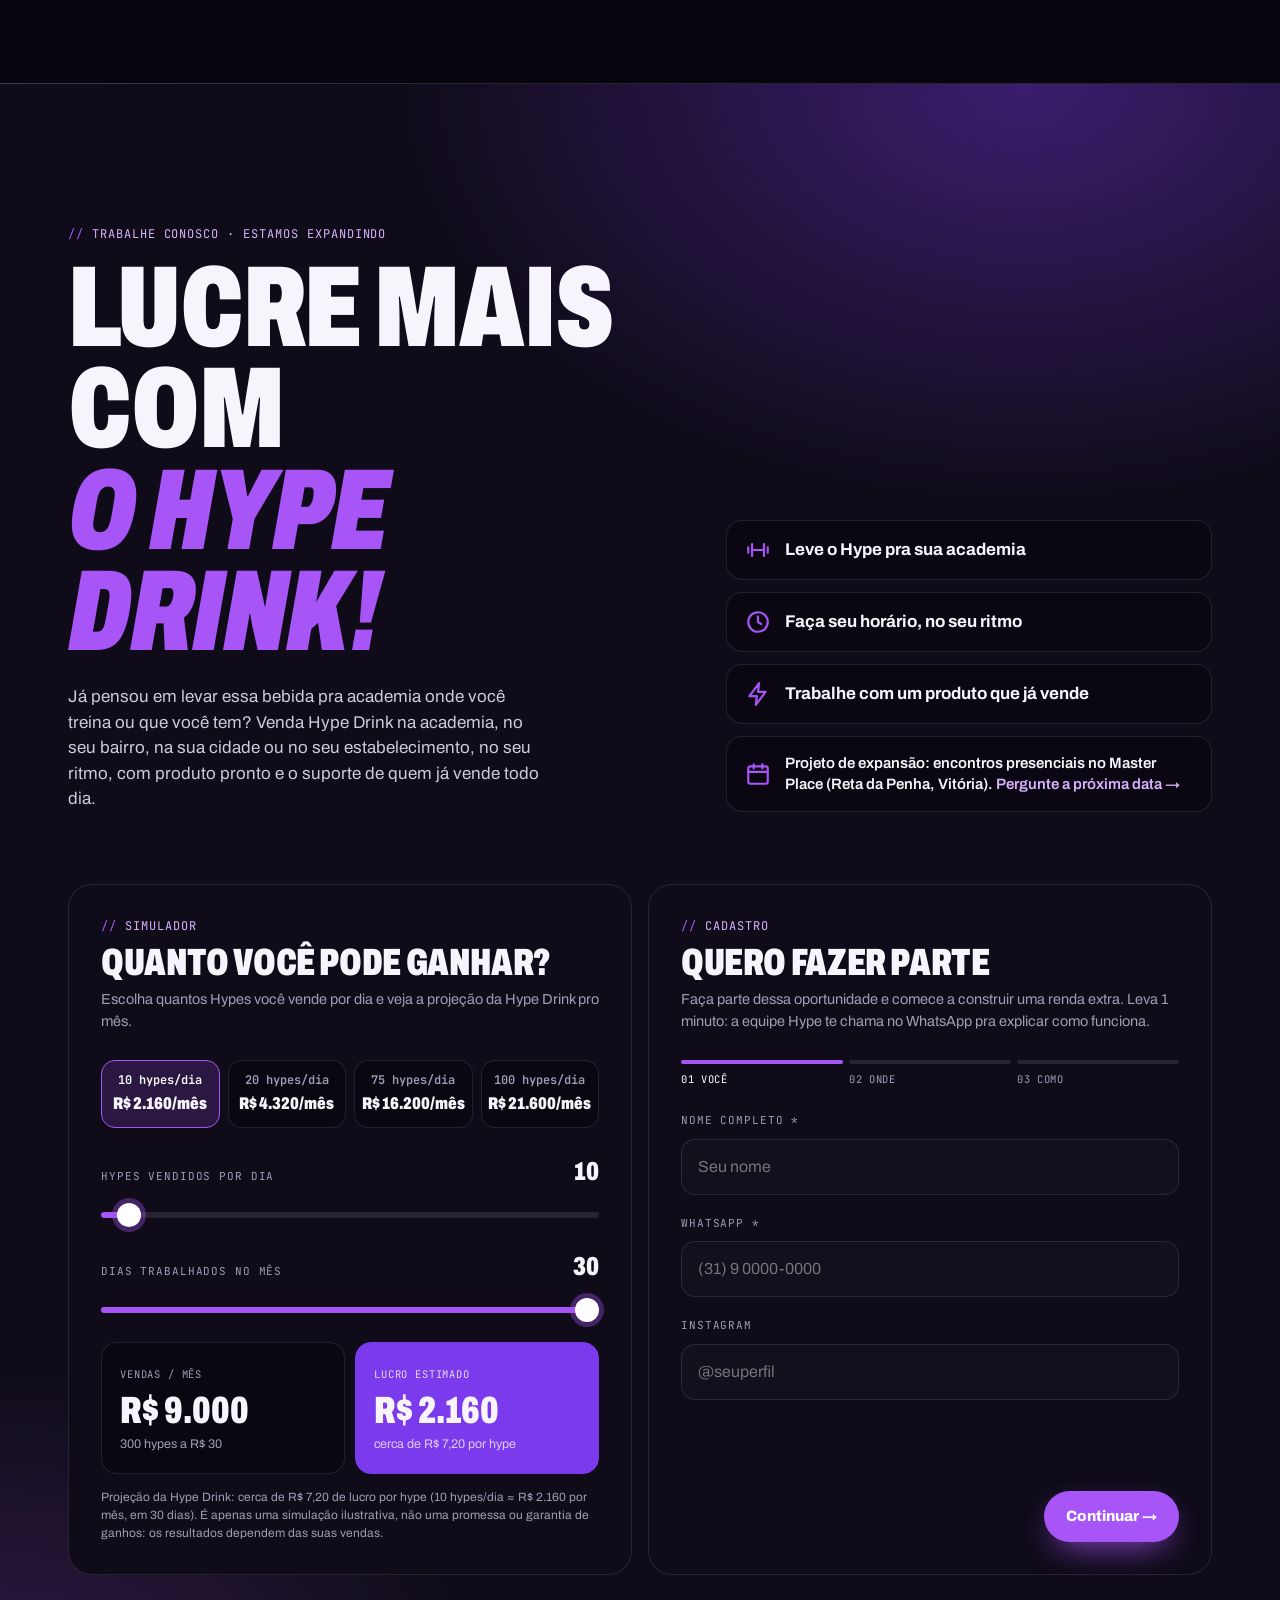
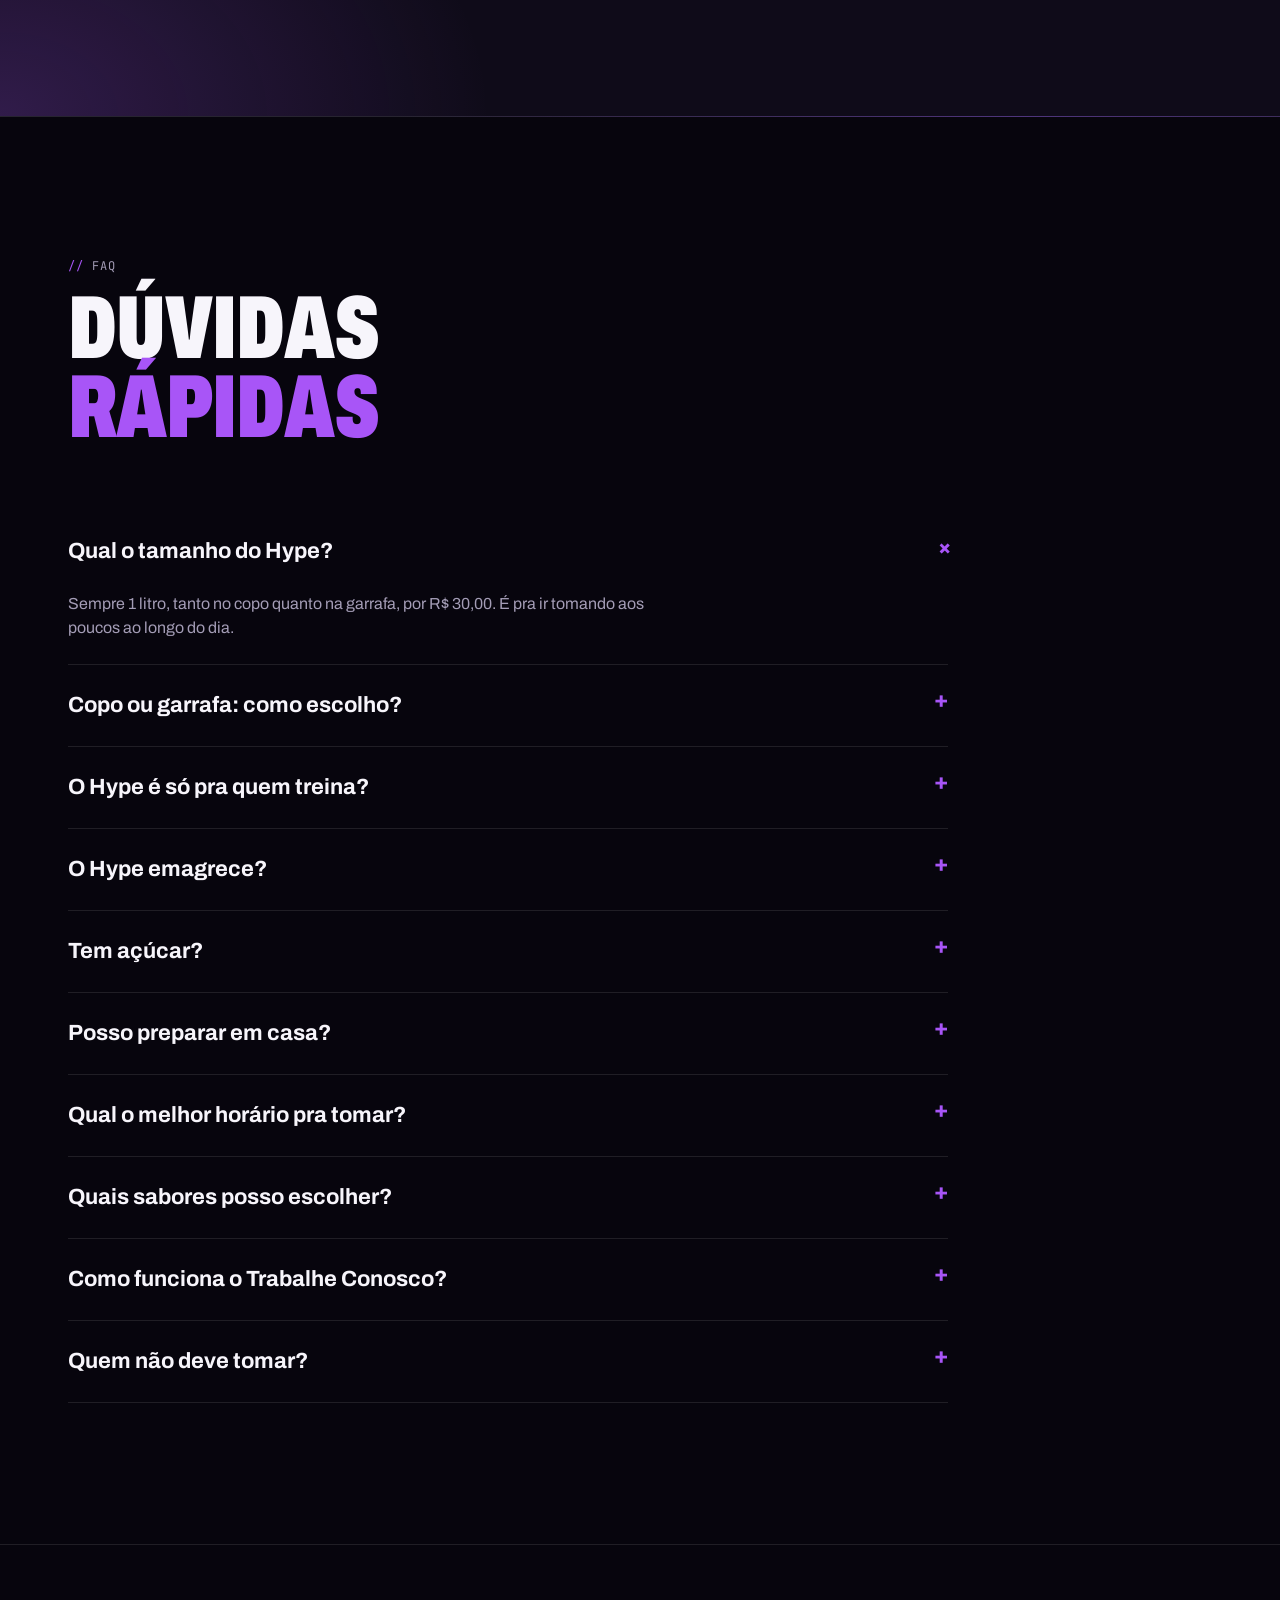
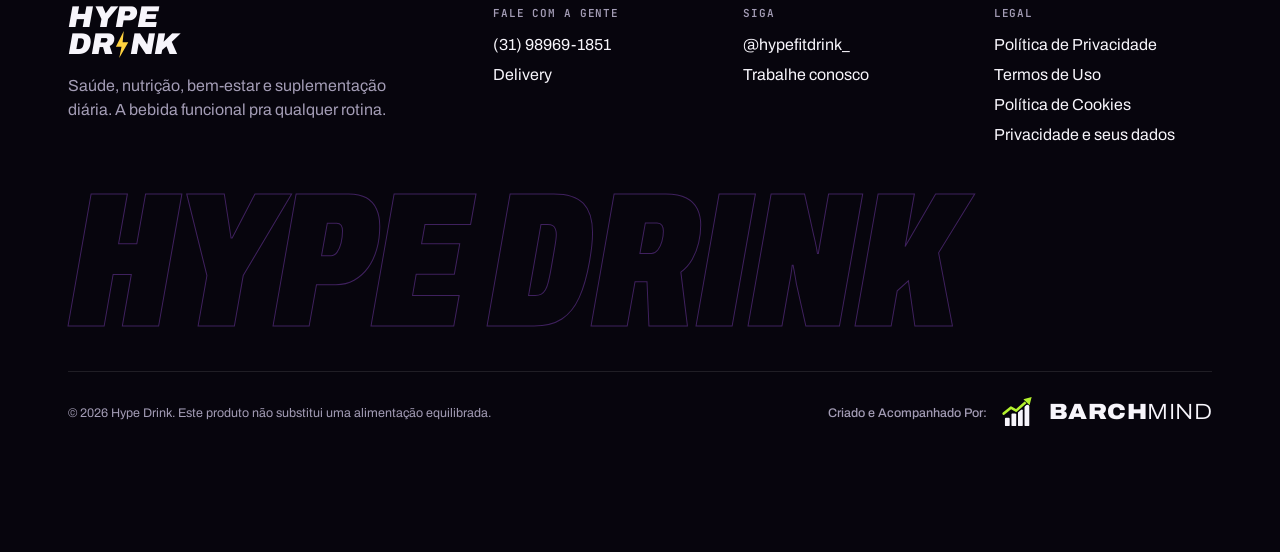
==== commit d3ccad64: "Destrava o botão de pagamento ao voltar do checkout Co-Authored-By: Claude Opus 5.5 <noreply@anthrop" ====
--- a/index.html
+++ b/index.html
@@ -1523,6 +1523,11 @@
 });
 // Pagamento online: o servidor (Netlify Function) calcula o valor e cria o link da InfinitePay
 let paying = false;
+// Ao voltar do checkout pelo botão "voltar", o navegador restaura a página congelada: destrava o botão
+addEventListener("pageshow", () => {
+  paying = false;
+  onPay(tgVal("tgPay"));
+});
 async function payOnline(L, delivery, nome){
   if (bag.some(it => it.form === "prod")){
     oErr.textContent = "Os produtos Herbalife ainda não podem ser pagos online. Escolha Dinheiro na retirada ou remova esses produtos da sacola.";
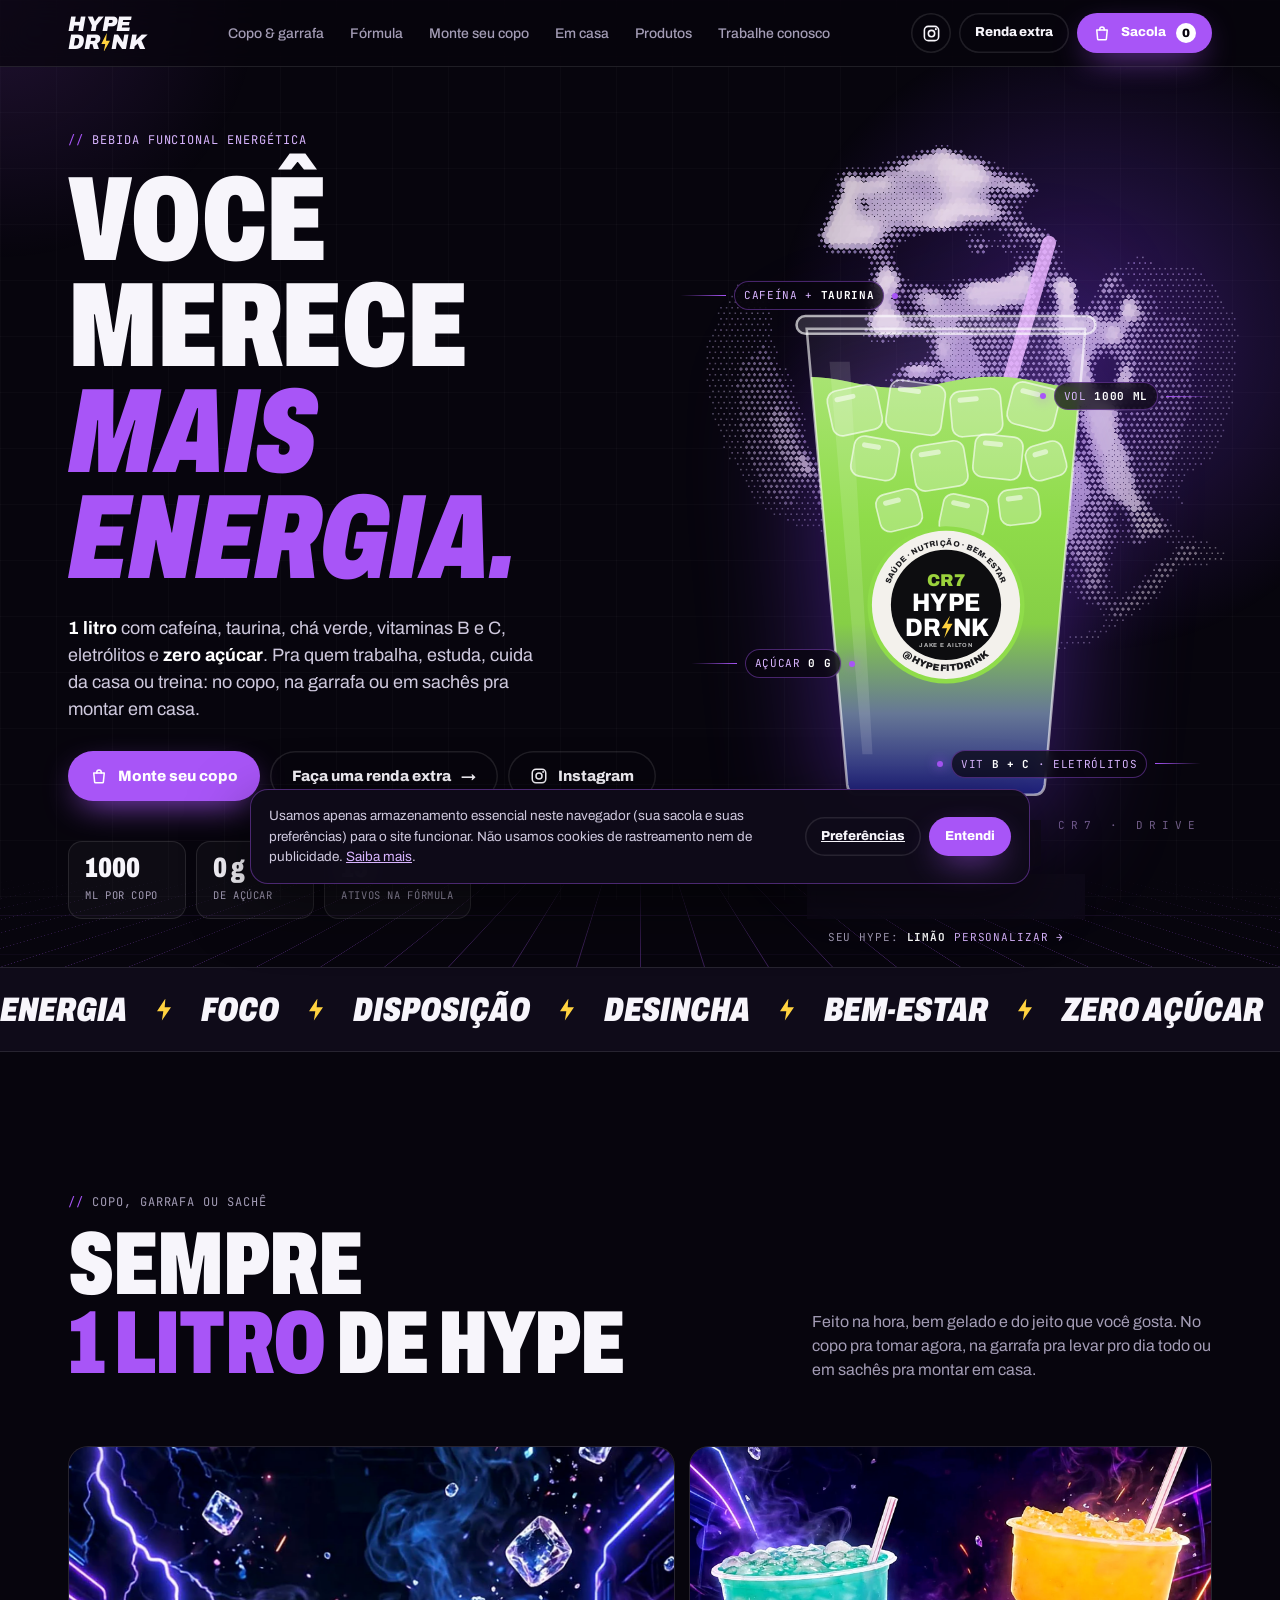
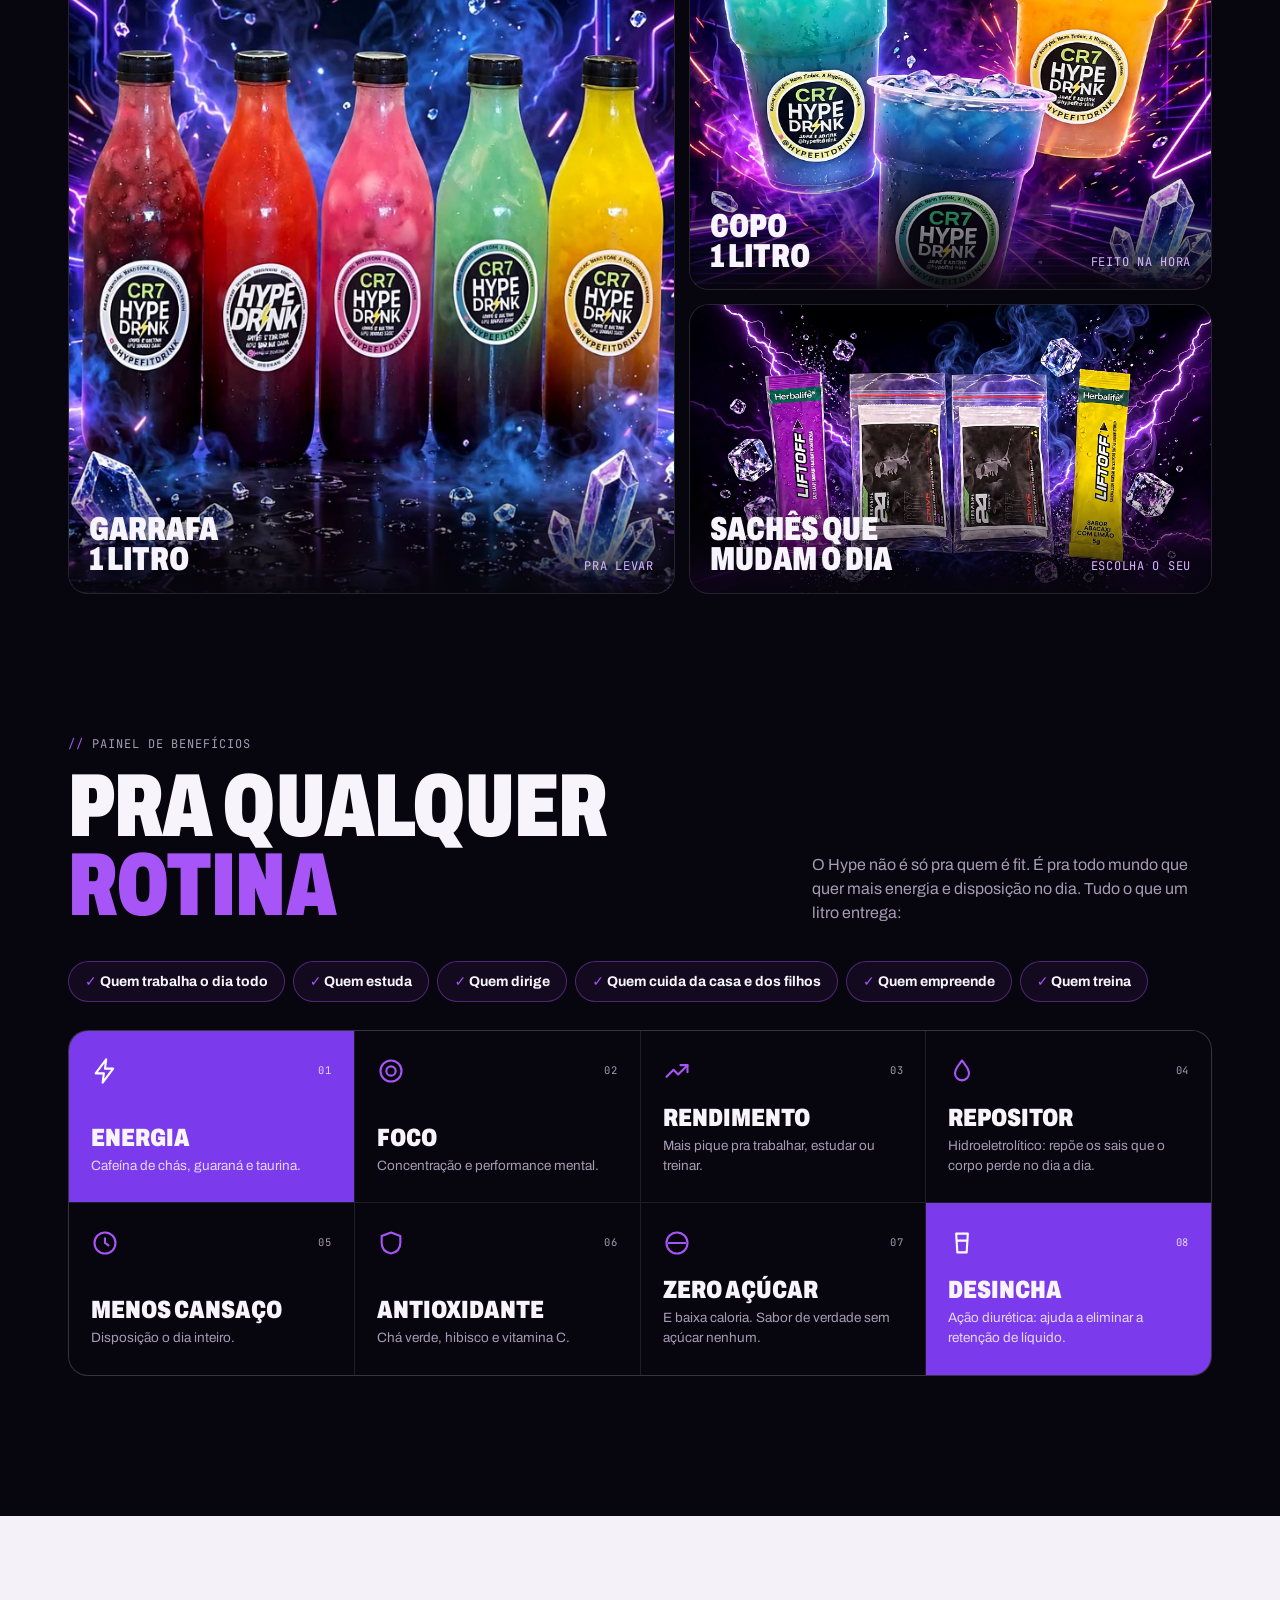
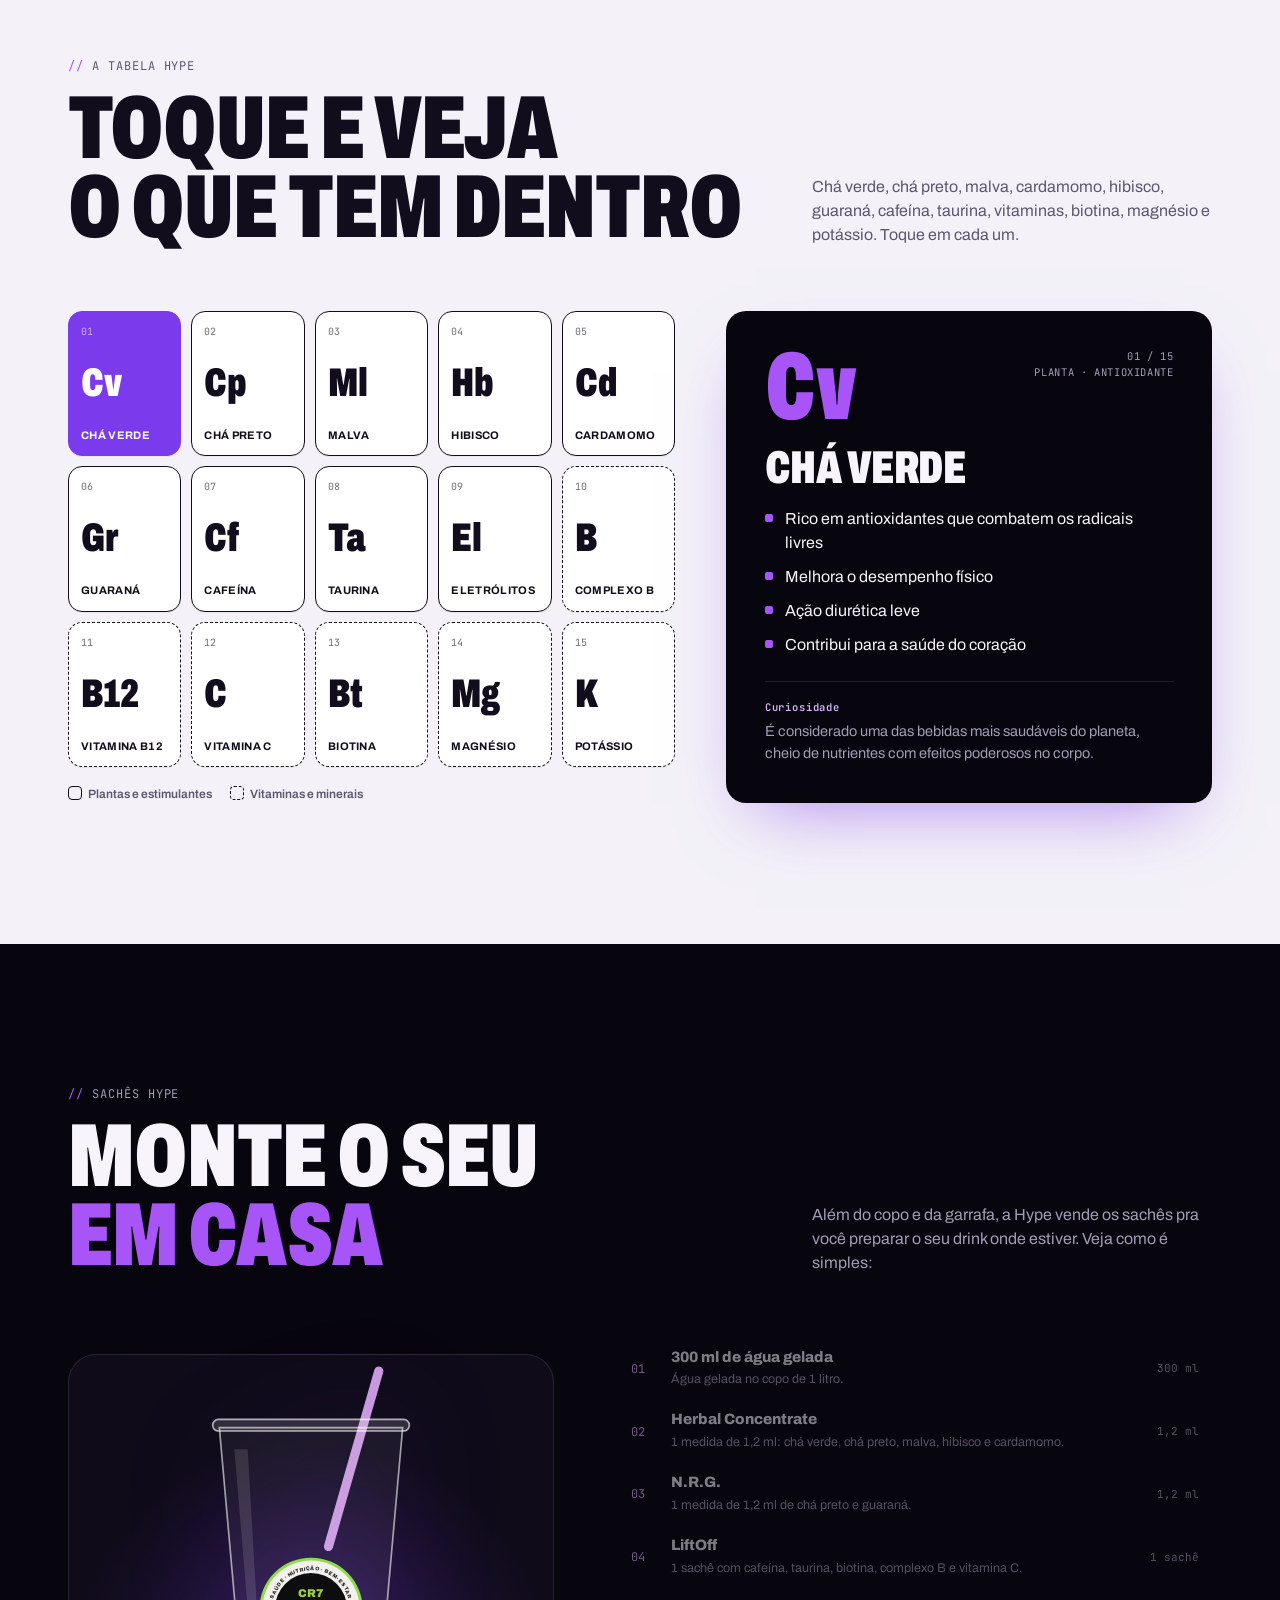
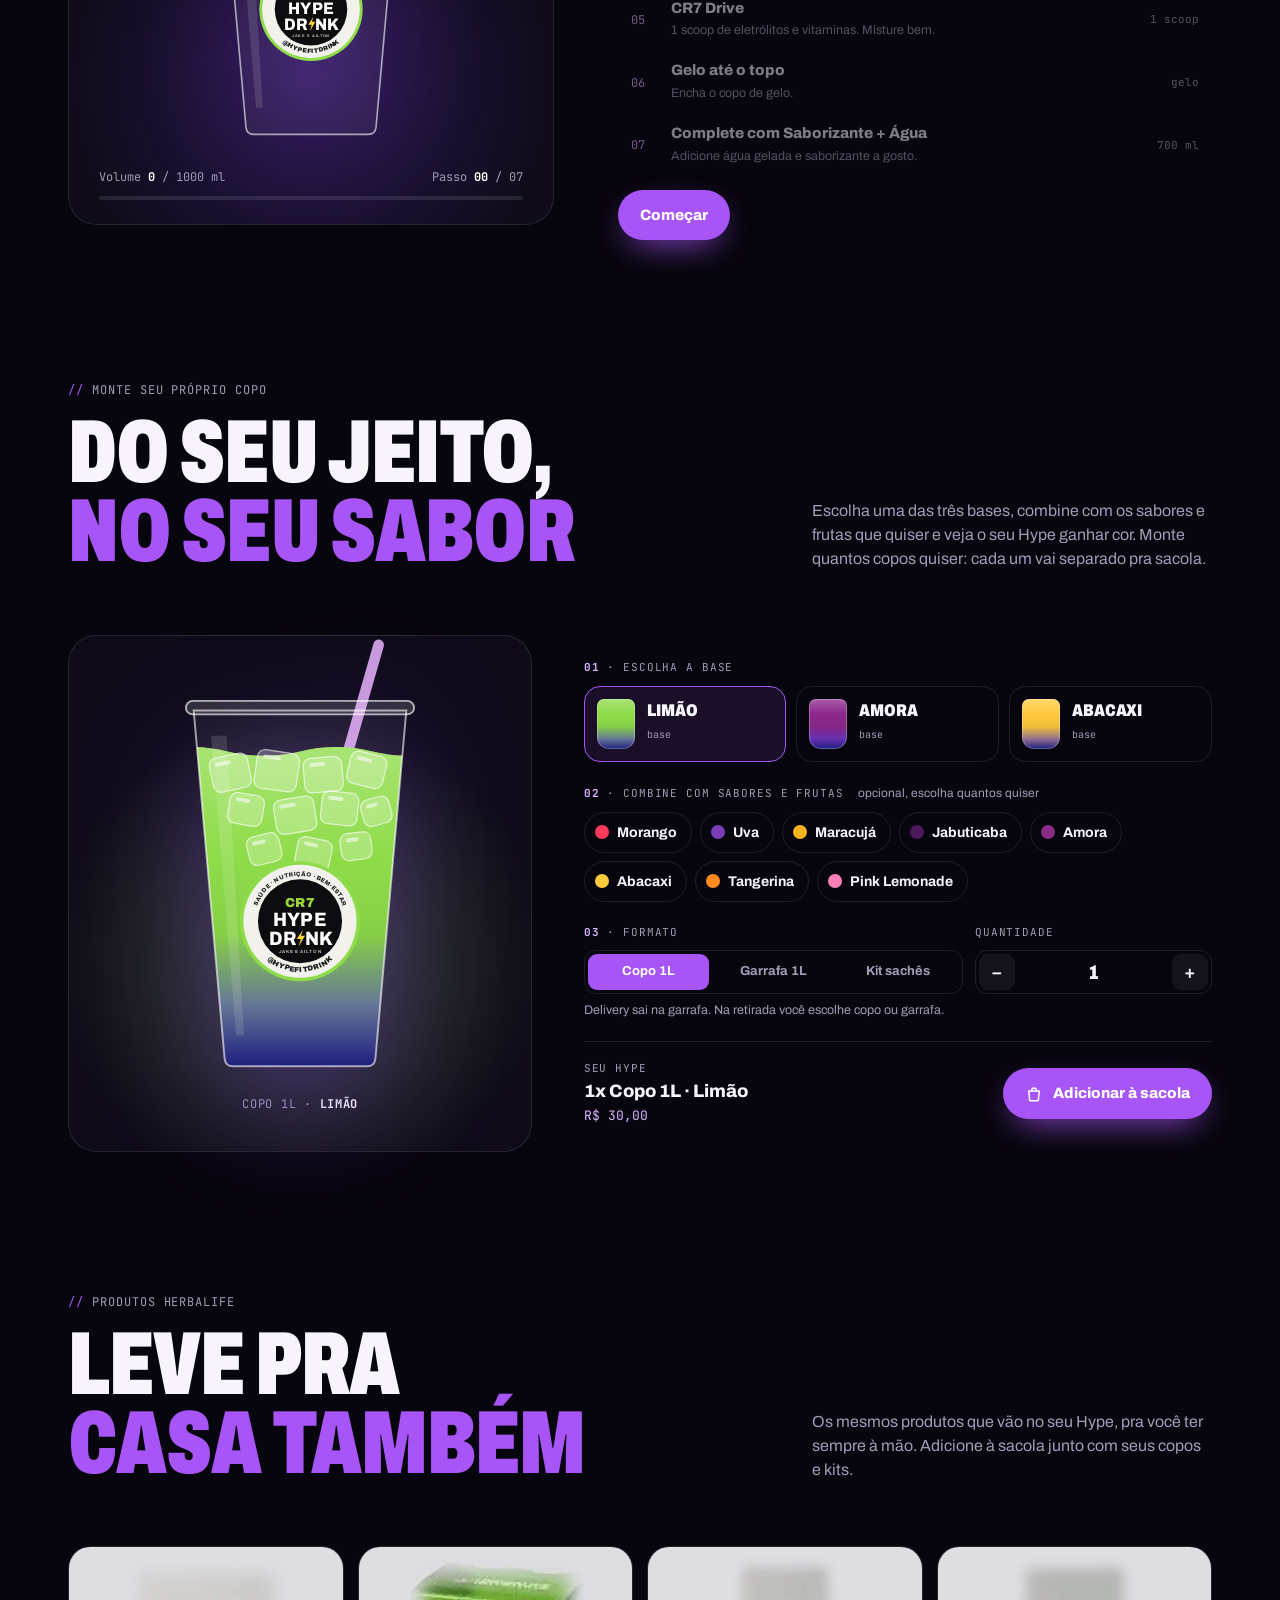
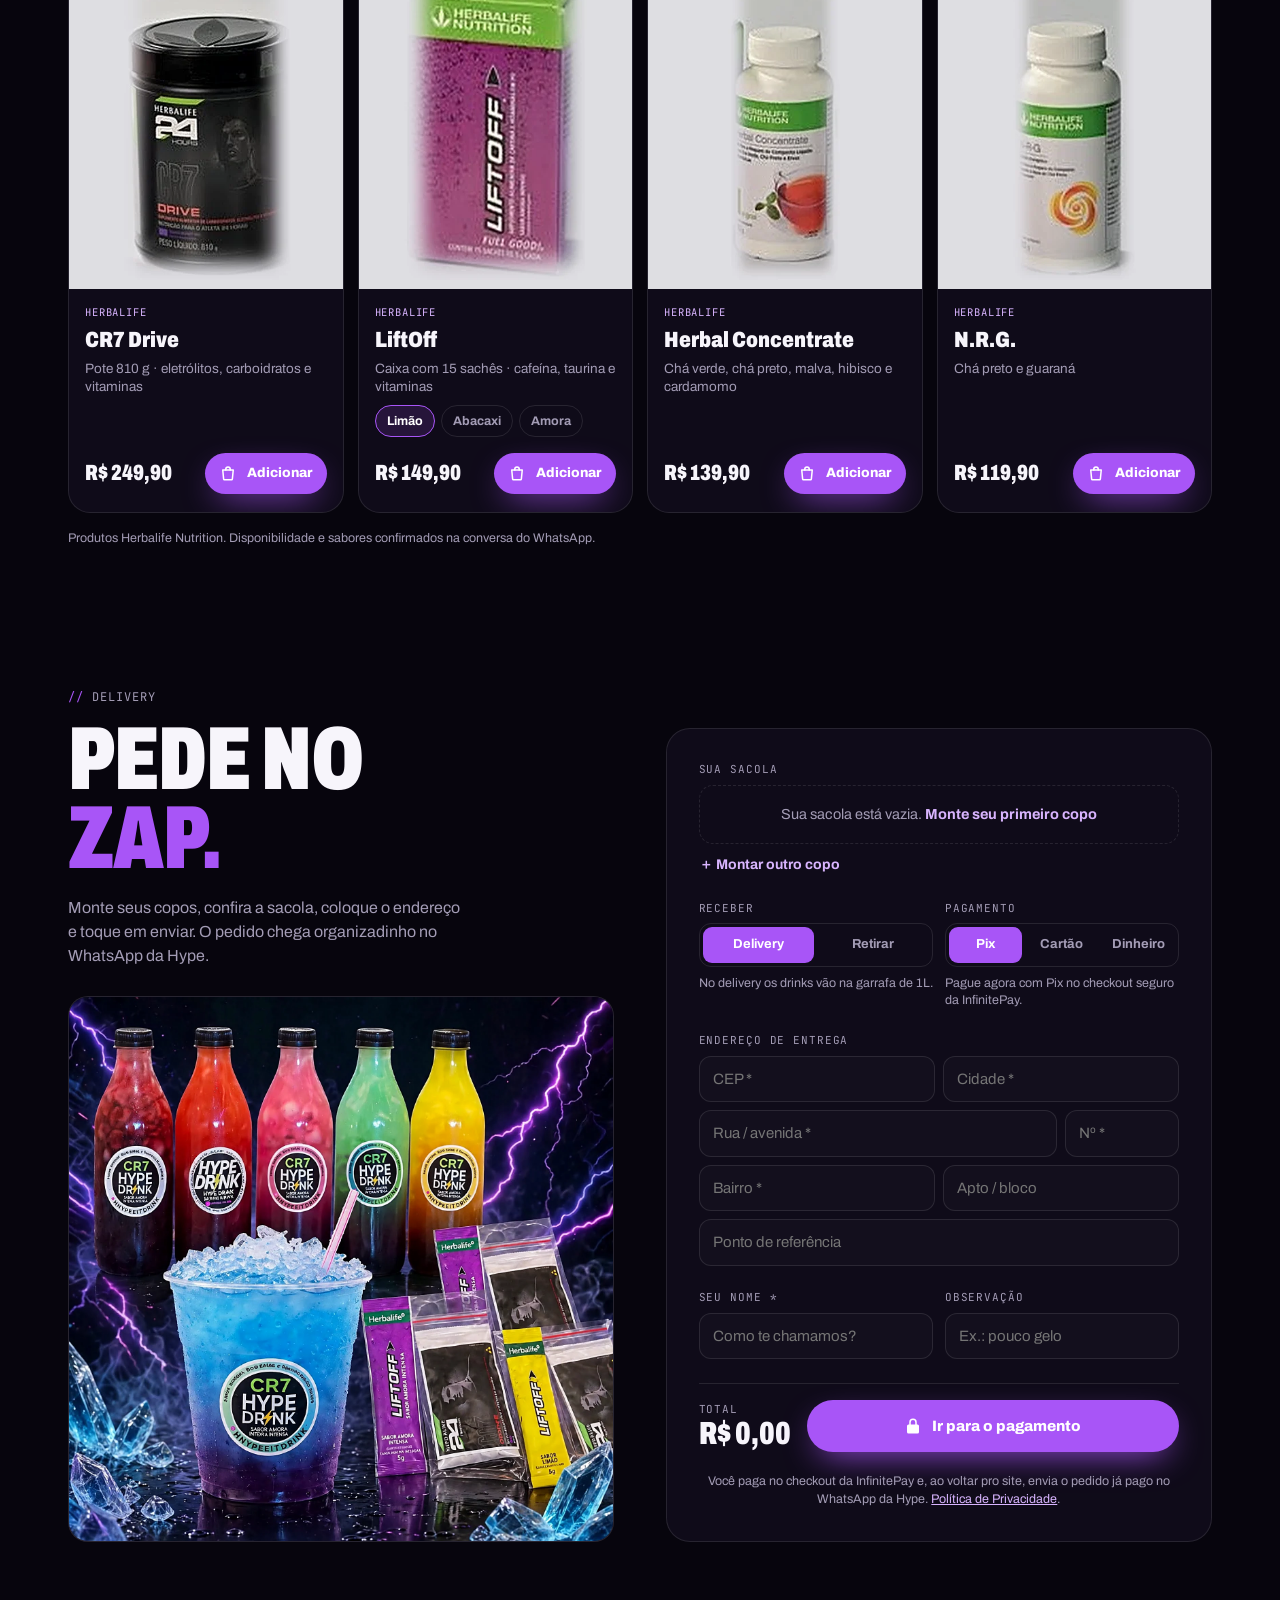
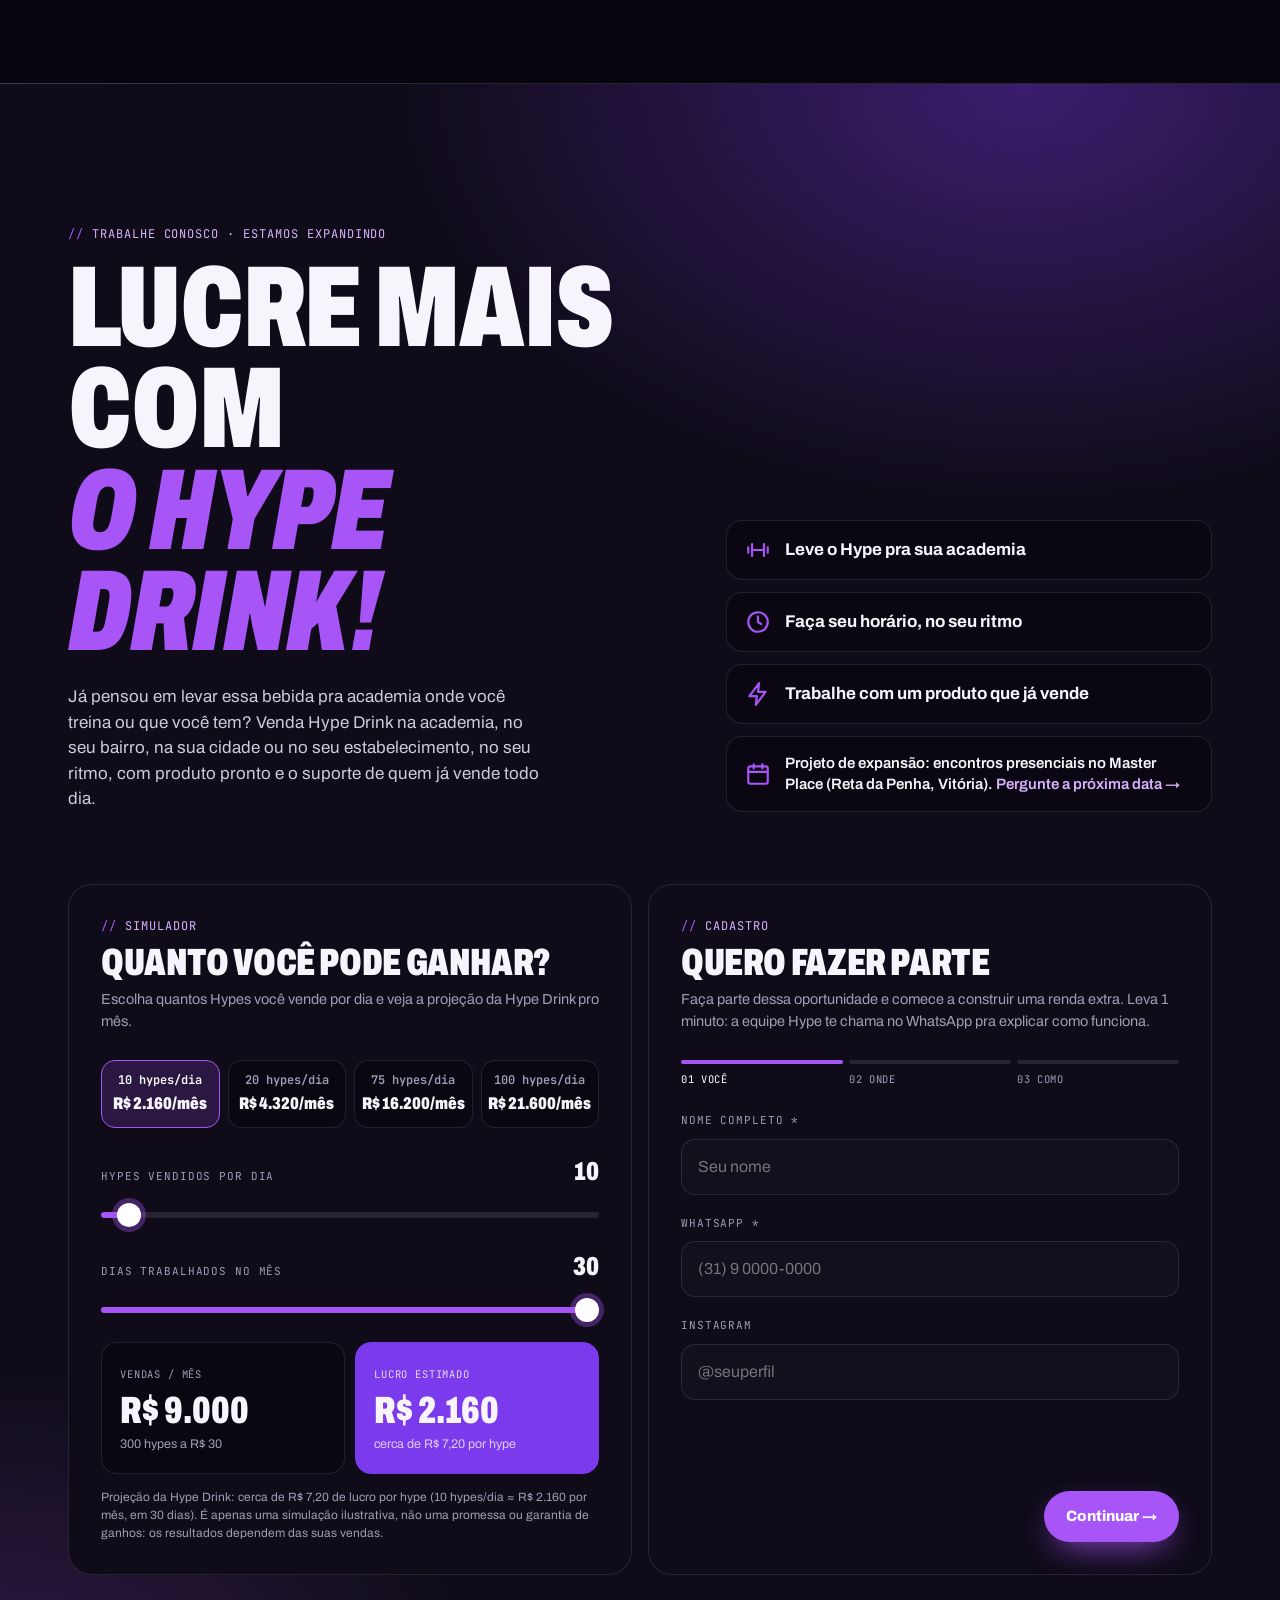
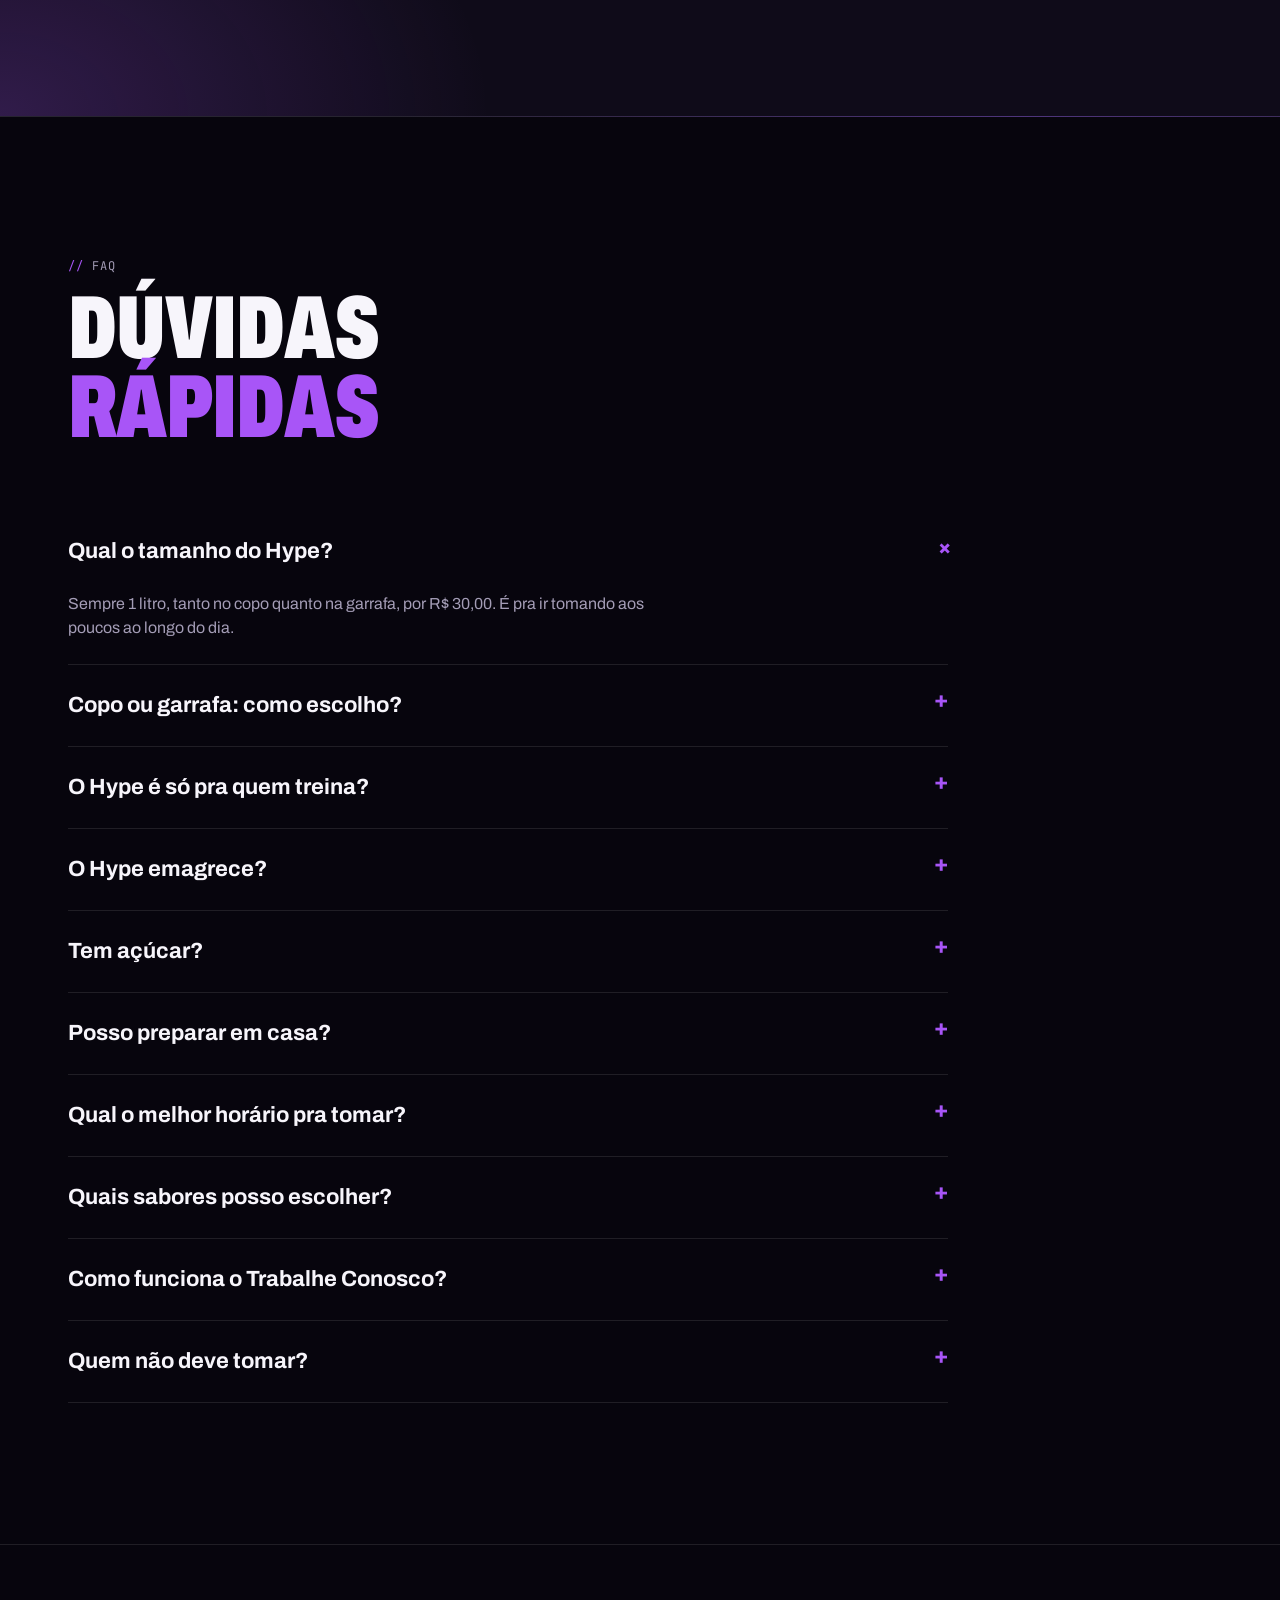
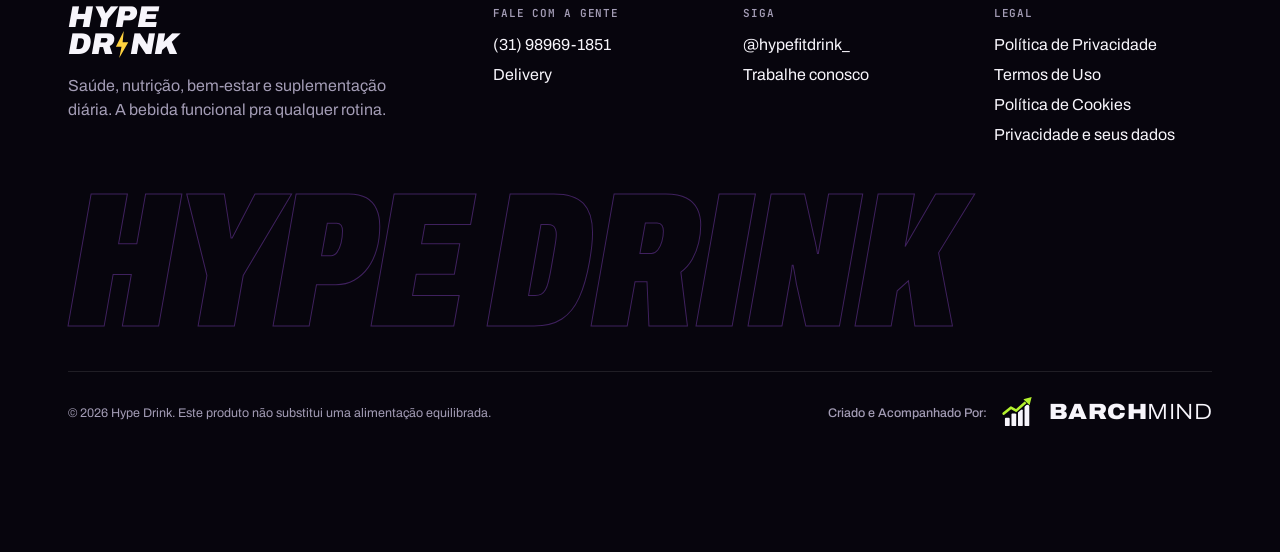
==== commit 451ccf14: "Reforço de segurança: headers, rate limit e conferência de pedidos pagos - netlify.toml: CSP, X-Fram" ====
--- a/index.html
+++ b/index.html
@@ -990,691 +990,6 @@
   <a href="#monte-copo" class="btn sm" id="mBtn">Monte seu copo</a>
 </div>
 
-<script>
-/* ===== Configuração (dados do cliente) ===== */
-const WHATSAPP = "5531989691851";         // número que recebe pedidos e cadastros
-const PAGAMENTO_ONLINE = true;       // true = mostra "Online" (InfinitePay) no pedido; precisa da InfiniteTag em netlify/lib/catalogo.mjs
-const FORMS = {
-  cup:    {nome:"Copo 1L",       preco:30.00},
-  bottle: {nome:"Garrafa 1L",    preco:30.00},
-  kit:    {nome:"Kit de sachês", preco:null}    // preço vem do tamanho do kit (KITS)
-};
-// Kits promocionais de sachês: todos vêm com 1 garrafa, 1 copo e canudos, e podem levar 1 drink pronto
-const KITS = [
-  {id:"k6", n:6, preco:160.00},
-  {id:"k7", n:7, preco:180.00},
-  {id:"k8", n:8, preco:200.00}
-];
-// Produtos Herbalife vendidos avulsos. ATENÇÃO: preços fictícios, trocar pelos valores reais da cliente
-const PRODS = [
-  {id:"cr7",    nome:"CR7 Drive",          det:"Pote 810 g · eletrólitos, carboidratos e vitaminas", img:"assets/hl-cr7-drive.webp",          preco:249.90},
-  {id:"liftoff",nome:"LiftOff",            det:"Caixa com 15 sachês · cafeína, taurina e vitaminas",  img:"assets/hl-liftoff.webp",            preco:149.90, var:["Limão","Abacaxi","Amora"]},
-  {id:"herbal", nome:"Herbal Concentrate", det:"Chá verde, chá preto, malva, hibisco e cardamomo",    img:"assets/hl-herbal-concentrate.webp", preco:139.90},
-  {id:"nrg",    nome:"N.R.G.",             det:"Chá preto e guaraná",                                img:"assets/hl-nrg.webp",                preco:119.90}
-];
-const LUCRO_HYPE = 7.20; // lucro por drink usado pela Hype Drink (10 hypes/dia × 30 dias = R$ 2.160)
-// Bases do cardápio Hype Drink Fit
-const BASES = [
-  {id:"limao",   nome:"Limão",   c:"#8fdc4a"},
-  {id:"amora",   nome:"Amora",   c:"#8e2a8c"},
-  {id:"abacaxi", nome:"Abacaxi", c:"#ffcb3d"}
-];
-// Sabores e frutas que combinam com qualquer base (a própria base não aparece como opção)
-const EXTRAS = [
-  {id:"morango",    nome:"Morango",       c:"#ff3b5c"},
-  {id:"uva",        nome:"Uva",           c:"#7a3db8"},
-  {id:"maracuja",   nome:"Maracujá",      c:"#ffb21a"},
-  {id:"jabuticaba", nome:"Jabuticaba",    c:"#4a1a5c"},
-  {id:"limao",      nome:"Limão",         c:"#8fdc4a"},
-  {id:"amora",      nome:"Amora",         c:"#8e2a8c"},
-  {id:"abacaxi",    nome:"Abacaxi",       c:"#ffcb3d"},
-  {id:"tangerina",  nome:"Tangerina",     c:"#ff8a1f"},
-  {id:"pink",       nome:"Pink Lemonade", c:"#ff7fb8"}
-];
-
-const fmt = v => v.toLocaleString("pt-BR", {style:"currency", currency:"BRL"});
-const fmt0 = v => v.toLocaleString("pt-BR", {style:"currency", currency:"BRL", maximumFractionDigits:0});
-const $ = s => document.querySelector(s), $$ = s => [...document.querySelectorAll(s)];
-const reduce = matchMedia("(prefers-reduced-motion: reduce)").matches;
-
-/* ===== Copo / garrafa em SVG ===== */
-const CUP = "M40 44 L260 44 L228 404 Q227 412 219 412 L81 412 Q73 412 72 404 Z";
-const BOT = "M126 44 H174 V74 C174 96 232 100 232 136 V394 Q232 414 212 414 H88 Q68 414 68 394 V136 C68 100 126 96 126 74 Z";
-const WAVE = "M0 0 Q37.5 -9 75 0 T150 0 T225 0 T300 0 T375 0 T450 0 T525 0 T600 0 V520 H0 Z";
-// cubos de gelo: x, y, largura, altura, giro, duração e atraso do balanço
-const ICE = [
-  [58,4,40,36,-12,5.2,0],[104,0,44,40,8,6.1,1.3],[154,6,40,36,-5,5.6,2.1],[200,2,38,34,14,6.6,.6],
-  [76,44,36,32,10,5.9,1.8],[124,48,42,36,-9,6.4,.3],[172,42,38,34,6,5.4,2.6],[214,48,30,28,-16,6.9,1.1],
-  [96,86,34,30,-14,6.2,2.3],[146,90,36,32,12,5.7,.9],[192,84,32,28,-7,6.8,1.6],[118,126,30,26,18,6.3,2.9]
-].map(([x, y, w, h, r, d, dl]) => `<g class="cube" style="animation-duration:${d}s;animation-delay:-${dl}s"><g transform="rotate(${r} ${x + w / 2} ${y + h / 2})"><rect x="${x}" y="${y}" width="${w}" height="${h}" rx="8"/><rect class="gl" x="${x + 6}" y="${y + 5}" width="${(w * .42).toFixed(1)}" height="4" rx="2"/></g></g>`).join("");
-function vessel(id){
-  const bubbles = Array.from({length:9}, (_, i) =>
-    `<circle cx="${70 + i * 20}" cy="${150 + (i * 37) % 160}" r="${2 + (i % 3)}" style="animation-delay:${(i * .45).toFixed(2)}s"/>`).join("");
-  return `<svg class="vessel" viewBox="0 0 300 430" data-form="cup" role="img" aria-label="Copo de Hype Drink de 1 litro">
-  <defs>
-    <clipPath id="cc-${id}"><path d="${CUP}"/></clipPath>
-    <clipPath id="cb-${id}"><path d="${BOT}"/></clipPath>
-    <linearGradient id="g-${id}" gradientUnits="userSpaceOnUse" x1="0" y1="-12" x2="0" y2="340">
-      <stop offset="0" class="s0" stop-color="#b6ec8a"/>
-      <stop offset=".3" class="s1" stop-color="#8fdc4a"><animate attributeName="offset" values=".24;.36;.24" dur="7s" repeatCount="indefinite"/></stop>
-      <stop offset=".55" class="s2" stop-color="#7fc24a"><animate attributeName="offset" values=".49;.62;.49" dur="8s" repeatCount="indefinite"/></stop>
-      <stop offset=".78" class="s3" stop-color="#5a4bb8"><animate attributeName="offset" values=".72;.84;.72" dur="9s" repeatCount="indefinite"/></stop>
-      <stop offset="1" class="s4" stop-color="#1e1f7e"/>
-    </linearGradient>
-    <path id="at-${id}" d="M -47 0 A 47 47 0 0 1 47 0"/>
-    <path id="ab-${id}" d="M -52.5 0 A 52.5 52.5 0 0 0 52.5 0"/>
-  </defs>
-  <rect class="straw cupel" x="196" y="-34" width="11" height="230" rx="5.5" transform="rotate(16 200 80)"/>
-  <path class="glass cupel" d="${CUP}"/><path class="glass botel" d="${BOT}"/>
-  <g class="liq" clip-path="url(#cc-${id})">
-    <g class="lvl">
-      <path class="wave w2" d="${WAVE}" fill="url(#g-${id})"/>
-      <path class="wave" d="${WAVE}" fill="url(#g-${id})"/>
-      <g class="ice">${ICE}</g>
-      <g class="bub">${bubbles}</g>
-    </g>
-  </g>
-  <g class="stk" transform="translate(150 262)">
-    <circle class="ringf" r="62"/>
-    <circle r="58.5" fill="#f3f1ec"/>
-    <text class="band" text-anchor="middle"><textPath href="#at-${id}" startOffset="50%">SAÚDE · NUTRIÇÃO · BEM-ESTAR</textPath></text>
-    <text class="band b" text-anchor="middle"><textPath href="#ab-${id}" startOffset="50%">@HYPEFITDRINK</textPath></text>
-    <circle r="43.5" fill="#0d0d10"/>
-    <text class="cr7" x="0" y="-15" text-anchor="middle">CR7</text>
-    <text class="mk" x="0" y="5" text-anchor="middle">HYPE</text>
-    <text class="mk" x="-3.6" y="24.5" text-anchor="end">DR</text>
-    <path d="M3.2 8.6 -3.4 18.4h4.2l-2.2 7.8 6.6-11.2h-4.2z" fill="#ffd23f"/>
-    <text class="mk" x="5.2" y="24.5" text-anchor="start">NK</text>
-    <text class="sm" x="0" y="33" text-anchor="middle">JAKE E AILTON</text>
-  </g>
-  <path class="edge cupel" d="${CUP}"/><path class="edge botel" d="${BOT}"/>
-  <rect class="rim cupel" x="32" y="34" width="236" height="14" rx="7"/>
-  <rect class="cap botel" x="120" y="8" width="60" height="38" rx="8"/>
-  <path class="shine cupel" d="M58 70 L74 70 L92 380 L84 380 Z"/>
-  <path class="shine botel" d="M84 150 L94 150 L96 380 L86 380 Z"/>
-</svg>`;
-}
-function mix(a, b, t){
-  const h = x => [1, 3, 5].map(i => parseInt(x.slice(i, i + 2), 16));
-  const A = h(a), B = h(b);
-  return "#" + A.map((v, i) => Math.round(v + (B[i] - v) * t).toString(16).padStart(2, "0")).join("");
-}
-class Vessel{
-  constructor(el, id){
-    el.innerHTML = vessel(id); this.id = id;
-    this.svg = el.querySelector("svg"); this.lvl = this.svg.querySelector(".lvl"); this.liq = this.svg.querySelector(".liq");
-    this.grad = this.svg.querySelector("linearGradient"); this.gy = 340;
-    this.stops = [...this.grad.querySelectorAll("stop")];
-    if (reduce) this.svg.pauseAnimations();
-    this.form = "cup"; this.pct = .92; this.apply();
-  }
-  setForm(f){ this.form = f; this.svg.dataset.form = f; this.liq.setAttribute("clip-path", `url(#${f === "cup" ? "cc" : "cb"}-${this.id})`); this.svg.classList.toggle("noice", f === "bottle"); this.apply(); }
-  setLevel(p){ this.pct = p; this.apply(); }
-  apply(){
-    const [bottom, top] = this.form === "cup" ? [412, 58] : [414, 84];
-    const y = bottom - this.pct * (bottom - top) + (this.pct === 0 ? 20 : 0);
-    this.lvl.style.setProperty("--lt", `translateY(${y}px)`);
-    this.lvl.style.transform = `translateY(${y}px)`;
-    // o degradê vai da superfície até o fundo do copo/garrafa
-    const to = Math.max(60, bottom - y), from = this.gy, t0 = performance.now();
-    cancelAnimationFrame(this.raf);
-    const step = t => { const k = reduce ? 1 : Math.min(1, (t - t0) / 1100), e = 1 - Math.pow(1 - k, 3);
-      this.gy = from + (to - from) * e; this.grad.setAttribute("y2", this.gy.toFixed(1)); if (k < 1) this.raf = requestAnimationFrame(step); };
-    this.raf = requestAnimationFrame(step);
-  }
-  // cor lisa (água, chás) ou degradê real do Hype (sabor em cima, roxo/índigo embaixo)
-  setColor(c, deep = false){
-    this.setStops(deep ? [mix(c, "#ffffff", .2), c, c, mix(c, "#4b34c8", .64), "#1e1f7e"]
-                       : [mix(c, "#ffffff", .15), c, c, mix(c, "#000000", .06), mix(c, "#000000", .14)]);
-  }
-  setStops(cols){ this.stops.forEach((st, i) => st.setAttribute("stop-color", cols[i])); }
-  swirl(){ this.svg.classList.remove("swirl"); void this.svg.offsetWidth; this.svg.classList.add("swirl"); }
-}
-
-const hero = new Vessel($("#heroVessel"), "h");
-const bv = new Vessel($("#buildVessel"), "b");
-const mv = new Vessel($("#mcVessel"), "m");
-const builder = {step:0};
-
-const baseOf = id => BASES.find(b => b.id === id) || BASES[0];
-const extraOf = id => EXTRAS.find(x => x.id === id);
-// mistura das cores: a base pesa o dobro de cada sabor adicionado
-function blend(cols, weights){
-  const rgb = cols.map(c => [1, 3, 5].map(i => parseInt(c.slice(i, i + 2), 16)));
-  const tot = weights.reduce((a, b) => a + b, 0);
-  return "#" + [0, 1, 2].map(k => Math.round(rgb.reduce((a, c, i) => a + c[k] * weights[i], 0) / tot).toString(16).padStart(2, "0")).join("");
-}
-// degradê do líquido a partir dos ingredientes (a cor é só a representação da mistura)
-function stopsFor(baseId, extras){
-  const b = baseOf(baseId).c, ex = extras.map(id => extraOf(id).c);
-  if (!ex.length) return [mix(b, "#ffffff", .24), b, mix(b, "#000000", .06), mix(b, "#4b34c8", .6), "#1e1f7e"];
-  const all = blend([b, ...ex], [2, ...ex.map(() => 1)]);
-  const last = ex[ex.length - 1];
-  return [mix(b, "#ffffff", .22), mix(b, all, .45), all, mix(mix(all, last, .5), "#4b34c8", .5), "#1e1f7e"];
-}
-const gradCss = st => `linear-gradient(180deg,${st[0]} 0%,${st[1]} 28%,${st[2]} 55%,${st[3]} 80%,${st[4]} 100%)`;
-const compName = (base, extras) => [baseOf(base).nome, ...extras.map(id => extraOf(id).nome)].join(" + ");
-
-// estado do copo que está sendo montado
-const mc = {base:"limao", extras:[], form:"cup", qty:1, kit:"k6", pronto:true, editing:null};
-const kitOf = id => KITS.find(k => k.id === id) || KITS[0];
-const prodOf = id => PRODS.find(p => p.id === id);
-$("#mcKits").innerHTML = KITS.map(k => `<button type="button" class="kitopt" data-k="${k.id}" aria-pressed="false"><b>${k.n}</b><span>sachês</span><em>${fmt(k.preco)}</em></button>`).join("");
-$("#mcKits").addEventListener("click", e => { const b = e.target.closest("[data-k]"); if (b){ mc.kit = b.dataset.k; renderMC(); } });
-$("#mcPronto").addEventListener("change", e => { mc.pronto = e.target.checked; renderMC(); });
-
-$("#heroBases").innerHTML = BASES.map(b => `<button type="button" class="bchip" data-b="${b.id}" aria-pressed="false"><i style="background:${gradCss(stopsFor(b.id, []))}"></i>${b.nome}</button>`).join("");
-$("#mcBases").innerHTML = BASES.map(b => `<button type="button" class="base" data-b="${b.id}" aria-pressed="false"><i style="background:${gradCss(stopsFor(b.id, []))}"></i><span><b>${b.nome}</b><small>base</small></span></button>`).join("");
-$("#heroBases").addEventListener("click", e => { const b = e.target.closest("[data-b]"); if (b) setBase(b.dataset.b); });
-$("#mcBases").addEventListener("click", e => { const b = e.target.closest("[data-b]"); if (b) setBase(b.dataset.b); });
-$("#mcExtras").addEventListener("click", e => {
-  const x = e.target.closest("[data-x]"); if (!x) return;
-  const id = x.dataset.x;
-  mc.extras = mc.extras.includes(id) ? mc.extras.filter(v => v !== id) : [...mc.extras, id];
-  renderMC();
-});
-function setBase(id){ mc.base = id; mc.extras = mc.extras.filter(x => x !== id); renderMC(); }
-function setForm(f){
-  mc.form = f;
-  renderMC();
-}
-$("#mcForm").addEventListener("click", e => { const b = e.target.closest("[data-v]"); if (b) setForm(b.dataset.v); });
-$("#mcMinus").onclick = () => { mc.qty = Math.max(1, mc.qty - 1); renderMC(); };
-$("#mcPlus").onclick = () => { mc.qty = Math.min(30, mc.qty + 1); renderMC(); };
-
-function renderMC(){
-  const st = stopsFor(mc.base, mc.extras), b = baseOf(mc.base), F = FORMS[mc.form];
-  document.documentElement.style.setProperty("--flav", b.c);
-  [hero, mv].forEach(v => v.setStops(st));
-  if (builder.step >= STEPS.length) bv.setStops(st);
-  const vf = mc.form === "bottle" ? "bottle" : "cup";
-  if (mv.form !== vf) mv.setForm(vf);
-  if (hero.form !== vf) hero.setForm(vf);
-  $$("button[data-form]").forEach(x => x.setAttribute("aria-pressed", x.dataset.form === vf));
-  $$("[data-b]").forEach(x => x.setAttribute("aria-pressed", x.dataset.b === mc.base));
-  $$("#mcForm [data-v]").forEach(x => x.setAttribute("aria-pressed", x.dataset.v === mc.form));
-  $("#mcExtras").innerHTML = EXTRAS.filter(x => x.id !== mc.base).map(x =>
-    `<button type="button" class="xchip" data-x="${x.id}" style="--c:${x.c}" aria-pressed="${mc.extras.includes(x.id)}"><i></i>${x.nome}</button>`).join("");
-  const name = compName(mc.base, mc.extras), isKit = mc.form === "kit", K = kitOf(mc.kit);
-  $("#flavName").textContent = name;
-  $("#mcKit").hidden = !isKit;
-  $("#mcHint").hidden = isKit;
-  $$("#mcKits [data-k]").forEach(x => x.setAttribute("aria-pressed", x.dataset.k === mc.kit));
-  $("#mcPronto").checked = mc.pronto;
-  const cur = {form:mc.form, base:mc.base, extras:mc.extras, kit:mc.kit, pronto:mc.pronto, qty:mc.qty};
-  $("#mcName").innerHTML = `${itemTitle(cur)} · <b></b>`; $("#mcName b").textContent = isKit && !mc.pronto ? "só sachês" : name;
-  $("#mcQ").textContent = mc.qty;
-  $("#mcSummary").textContent = isKit ? `${mc.qty}x Kit ${K.n} sachês${mc.pronto ? ` + drink pronto ${name}` : ""}` : `${mc.qty}x ${F.nome} · ${name}`;
-  $("#mcPrice").textContent = fmt(priceOf(cur) * mc.qty);
-  $("#mcMode").textContent = mc.editing ? "Editando item da sacola" : "Seu Hype";
-  $("#mcAdd span").textContent = mc.editing ? "Salvar alterações" : "Adicionar à sacola";
-  $("#mcCancel").hidden = !mc.editing;
-}
-
-$$("button[data-form]").forEach(b => b.addEventListener("click", () => {
-  setForm(b.dataset.form);
-  hero.svg.setAttribute("aria-label", b.dataset.form === "cup" ? "Copo de Hype Drink de 1 litro" : "Garrafa de Hype Drink de 1 litro");
-}));
-
-// tilt do copo com o mouse
-const stage = $("#stage"), vwrap = $("#vwrap");
-if (!reduce) stage.addEventListener("pointermove", e => {
-  const r = stage.getBoundingClientRect(), x = (e.clientX - r.left) / r.width - .5, y = (e.clientY - r.top) / r.height - .5;
-  vwrap.style.transform = `rotateY(${x * 18}deg) rotateX(${-y * 10}deg)`;
-});
-stage.addEventListener("pointerleave", () => vwrap.style.transform = "");
-
-/* ===== Monte em casa ===== */
-const STEPS = [
-  {t:"300 ml de água gelada",           d:"Água gelada no copo de 1 litro.", q:"300 ml", lv:.3, c:"#bfe4ff"},
-  {t:"Herbal Concentrate",              d:"1 medida de 1,2 ml: chá verde, chá preto, malva, hibisco e cardamomo.", q:"1,2 ml", lv:.3, c:"#d9824a"},
-  {t:"N.R.G.",                          d:"1 medida de 1,2 ml de chá preto e guaraná.", q:"1,2 ml", lv:.3, c:"#c46a36"},
-  {t:"LiftOff",                         d:"1 sachê com cafeína, taurina, biotina, complexo B e vitamina C.", q:"1 sachê", lv:.3, c:null, fizz:true},
-  {t:"CR7 Drive",                       d:"1 scoop de eletrólitos e vitaminas. Misture bem.", q:"1 scoop", lv:.3, c:null, swirl:true},
-  {t:"Gelo até o topo",                 d:"Encha o copo de gelo.", q:"gelo", lv:.42, c:null, ice:true},
-  {t:"Complete com Saborizante + Água", d:"Adicione água gelada e saborizante a gosto.", q:"700 ml", lv:.95, c:"flav", ice:true, swirl:true}
-];
-bv.svg.classList.add("noice"); bv.setLevel(0);
-$("#steps").innerHTML = STEPS.map((s, i) => `<li class="step" data-i="${i + 1}"><span class="n">${String(i + 1).padStart(2, "0")}</span><div><b>${s.t}</b><span>${s.d}</span></div><span class="q">${s.q}</span></li>`).join("");
-function goStep(n){
-  builder.step = Math.max(0, Math.min(STEPS.length, n));
-  const s = STEPS[builder.step - 1];
-  let color = "#bfe4ff", flav = false, lv = 0, ice = false;
-  for (let i = 0; i < builder.step; i++){
-    const st = STEPS[i]; lv = st.lv; ice = !!st.ice;
-    if (st.c === "flav") flav = true; else if (st.c) color = st.c;
-  }
-  if (flav) bv.setStops(stopsFor(mc.base, mc.extras)); else bv.setColor(color); bv.setLevel(lv); bv.svg.classList.toggle("noice", !ice);
-  if (s && (s.swirl || s.fizz)) bv.swirl();
-  $$(".step").forEach(li => { const i = +li.dataset.i; li.classList.toggle("done", i < builder.step); li.classList.toggle("cur", i === builder.step); });
-  const ml = builder.step === 0 ? 0 : builder.step >= STEPS.length ? 1000 : 300;
-  $("#bVol").textContent = ml; $("#bStep").textContent = String(builder.step).padStart(2, "0");
-  $("#bMeter").style.width = (builder.step / STEPS.length * 100) + "%";
-  $("#bNext").textContent = builder.step === 0 ? "Começar" : builder.step >= STEPS.length ? "Pedir meus sachês →" : "Próximo passo →";
-  $("#bPrev").style.display = builder.step === 0 ? "none" : "";
-}
-$("#bNext").addEventListener("click", () => { if (builder.step >= STEPS.length) { setForm("kit"); $("#monte-copo").scrollIntoView({behavior:"smooth"}); } else goStep(builder.step + 1); });
-$("#bPrev").addEventListener("click", () => goStep(builder.step - 1));
-$("#steps").addEventListener("click", e => { const li = e.target.closest(".step"); if (li) goStep(+li.dataset.i); });
-
-/* ===== Tabela de ingredientes ===== */
-const ING = [
-  {sy:"Cv", nm:"Chá verde", g:"pl", k:"Planta · antioxidante", b:["Rico em antioxidantes que combatem os radicais livres","Melhora o desempenho físico","Ação diurética leve","Contribui para a saúde do coração"], c:"É considerado uma das bebidas mais saudáveis do planeta, cheio de nutrientes com efeitos poderosos no corpo."},
-  {sy:"Cp", nm:"Chá preto", g:"pl", k:"Planta · disposição", b:["Dá mais disposição","Ajuda a desinchar","Melhora o humor","Ajuda a hidratar o organismo"], c:"Existem mais de 3 mil variedades. Ele também ajuda no controle do colesterol e faz bem ao coração."},
-  {sy:"Ml", nm:"Malva", g:"pl", k:"Planta · detox", b:["Ação antioxidante","Efeito diurético natural","Aliada da saúde da pele","Reforça a imunidade"], c:"Tem propriedades anti-inflamatórias, calmantes e digestivas, e é muito usada para o aparelho respiratório."},
-  {sy:"Hb", nm:"Hibisco", g:"pl", k:"Flor · diurético", b:["Ação diurética: ajuda a desinchar","Ajuda a reduzir a retenção de líquido","Melhora a digestão","Ajuda a regular o intestino"], c:"Os flavonoides do hibisco têm ação vasodilatadora e ajudam a regular o colesterol."},
-  {sy:"Cd", nm:"Cardamomo", g:"pl", k:"Especiaria · sabor", b:["Dá sabor adocicado sem açúcar","Melhora a digestão","Ajuda a manter o hálito fresco","Favorece a circulação"], c:"Na medicina tradicional da Índia, o cardamomo é usado há séculos para melhorar a digestão."},
-  {sy:"Gr", nm:"Guaraná", g:"pl", k:"Fruto · energia", b:["Aumenta o estado de alerta","Melhora a concentração e o raciocínio","Ajuda a aliviar o estresse","Mais disposição para estudo e trabalho"], c:"Tem cafeína, teobromina e teofilina, trio que acelera a velocidade de processamento da informação."},
-  {sy:"Cf", nm:"Cafeína", g:"pl", k:"Estimulante · foco", b:["Reduz a sensação de cansaço","Melhora a função cerebral e a memória","Mais disposição pra rotina","Ajuda a manter o foco"], c:"Combate a fadiga e é responsável por desencadear aquela sensação de bem-estar."},
-  {sy:"Ta", nm:"Taurina", g:"pl", k:"Aminoácido · performance", b:["Melhora o desempenho físico","Ajuda a controlar o estresse","Ação antioxidante","Promove sensação de bem-estar"], c:"É um nutriente importante para o funcionamento do sistema nervoso central e da imunidade."},
-  {sy:"El", nm:"Eletrólitos", g:"pl", k:"Blend · hidratação", b:["Repõe sais minerais","Ajuda na disposição","Mantém a hidratação","Vem com vitaminas B1 e B12"], c:"Vêm do CR7 Drive e ajudam a repor o que o corpo perde no calor, na correria do dia ou no treino."},
-  {sy:"B", nm:"Complexo B", g:"vit", k:"Vitaminas · energia", b:["Aumenta a energia","Melhora as funções do cérebro","Deixa cabelo e pele saudáveis","Melhora o humor"], c:"São oito vitaminas (B1, B2, B3, B5, B6, B7, B9 e B12) que fornecem energia para o corpo."},
-  {sy:"B12", nm:"Vitamina B12", g:"vit", k:"Vitamina · energia", b:["Fornece força e energia","Ajuda a combater o cansaço","Protege o sistema nervoso","Contribui para o bom humor"], c:"Também chamada de cobalamina, tem papel importante na formação das células do sangue."},
-  {sy:"C", nm:"Vitamina C", g:"vit", k:"Vitamina · imunidade", b:["Reforça a imunidade","Essencial na formação do colágeno","Melhora a absorção de ferro","Ajuda no bom humor"], c:"O corpo precisa dela mas não produz, por isso tem que vir da alimentação ou suplementação."},
-  {sy:"Bt", nm:"Biotina", g:"vit", k:"Vitamina B7 · beleza", b:["Fortalece cabelo, pele e unhas","Ajuda a prevenir a queda de cabelo","Melhora o metabolismo","Formação de colágeno e queratina"], c:"Também conhecida como vitamina H, é essencial para a produção de proteínas e glicogênio."},
-  {sy:"Mg", nm:"Magnésio", g:"vit", k:"Mineral · cansaço", b:["Reduz o cansaço","Bom para concentração e memória","Previne espasmos musculares","Mantém coração e músculos em dia"], c:"Ajuda a reduzir o estresse e a ansiedade, e ainda contribui para uma noite de sono melhor."},
-  {sy:"K", nm:"Potássio", g:"vit", k:"Mineral · equilíbrio", b:["Equilibra a água no organismo","Favorece a atividade física","Ajuda a evitar câimbras","Ajuda a desinchar"], c:"Encontrado em legumes, verduras e frutas, é fundamental para músculos e pressão arterial."}
-];
-const els = $("#els"), detail = $("#detail");
-ING.forEach((x, i) => {
-  const b = document.createElement("button");
-  b.className = "el"; b.type = "button"; b.dataset.g = x.g; b.setAttribute("role", "tab");
-  b.innerHTML = `<span class="no">${String(i + 1).padStart(2, "0")}</span><span class="sy">${x.sy}</span><span class="nm">${x.nm}</span>`;
-  b.addEventListener("click", () => showIng(i));
-  els.appendChild(b);
-});
-function showIng(i){
-  const x = ING[i];
-  els.querySelectorAll(".el").forEach((e, j) => e.setAttribute("aria-selected", i === j));
-  detail.innerHTML = `<div class="swap"><div class="top"><span class="sy">${x.sy}</span><span class="kind">${String(i + 1).padStart(2, "0")} / ${ING.length}<br>${x.k}</span></div>
-    <h3 class="display">${x.nm}</h3><ul>${x.b.map(t => `<li>${t}</li>`).join("")}</ul>
-    <div class="cur"><b>Curiosidade</b>${x.c}</div></div>`;
-}
-showIng(0);
-
-/* ===== Sacola ===== */
-const BAG_KEY = "hype_bag_v1";
-let bag = [];
-try {
-  bag = JSON.parse(localStorage.getItem(BAG_KEY) || "[]").filter(it => it && it.qty > 0 && (it.form === "prod" ? !!prodOf(it.pid) : FORMS[it.form] && BASES.some(b => b.id === it.base)));
-  bag.forEach(it => { if (it.form === "kit"){ it.kit = kitOf(it.kit).id; if (typeof it.pronto !== "boolean") it.pronto = true; } if (it.form !== "prod" && !Array.isArray(it.extras)) it.extras = []; });
-} catch (e) { bag = []; }
-const saveBag = () => { try { localStorage.setItem(BAG_KEY, JSON.stringify(bag)); } catch (e) {} };
-const keyOf = it => it.form === "prod" ? ["prod", it.pid, it.v || ""].join("|")
-  : [it.form, it.base, [...it.extras].sort().join(","), it.form === "kit" ? `${it.kit}:${it.pronto ? 1 : 0}` : ""].join("|");
-// preço unitário de qualquer item da sacola
-function priceOf(it){
-  if (it.form === "prod") return prodOf(it.pid).preco;
-  if (it.form === "kit") return kitOf(it.kit).preco;
-  return FORMS[it.form].preco;
-}
-// título do item; no delivery o drink sai sempre na garrafa
-function itemTitle(it, deliv = false){
-  if (it.form === "prod") { const P = prodOf(it.pid); return P.nome + (it.v ? ` · ${it.v}` : ""); }
-  if (it.form === "kit") return `Kit ${kitOf(it.kit).n} sachês`;
-  return FORMS[deliv ? "bottle" : it.form].nome;
-}
-function itemDesc(it){
-  if (it.form === "prod") return prodOf(it.pid).det;
-  if (it.form === "kit") return `Com garrafa, copo e canudos${it.pronto ? ` + 1 drink pronto: ${compName(it.base, it.extras)}` : ""}`;
-  return compName(it.base, it.extras);
-}
-const isDeliv = () => { const b = $("#tgMode [aria-pressed=true]"); return !b || b.dataset.v === "Delivery"; };
-function bagTotals(){
-  let sum = 0, n = 0;
-  bag.forEach(it => { n += it.qty; sum += priceOf(it) * it.qty; });
-  return {sum, n, txt: fmt(sum)};
-}
-function renderBag(){
-  const T = bagTotals(), deliv = isDeliv();
-  $("#bag").innerHTML = bag.length ? bag.map(it => {
-    const sw = it.form === "prod" ? `<img class="sw ph" src="${prodOf(it.pid).img}" alt="" width="28" height="35">`
-      : `<i class="sw" style="background:${gradCss(stopsFor(it.base, it.extras))}"></i>`;
-    const swapped = deliv && it.form === "cup";
-    return `<div class="bitem" data-id="${it.id}">
-      ${sw}
-      <div class="bi"><b>${itemTitle(it, swapped)}</b><span>${itemDesc(it)}</span>${swapped ? `<span class="swp">Pediu copo: no delivery vai na garrafa</span>` : ""}
-        <div class="bia">${it.form === "prod" ? "" : `<button type="button" data-act="edit">Editar</button>`}<button type="button" data-act="rm">Remover</button></div></div>
-      <div class="bq"><button type="button" data-act="dec" aria-label="Diminuir">−</button><output>${it.qty}</output><button type="button" data-act="inc" aria-label="Aumentar">+</button></div>
-      <b class="bp">${fmt(priceOf(it) * it.qty)}</b></div>`;
-  }).join("") : `<div class="bagempty">Sua sacola está vazia. <a href="#monte-copo">Monte seu primeiro copo</a></div>`;
-  $("#total").textContent = T.txt;
-  $("#bagCount").textContent = T.n;
-  $("#mLabel").textContent = T.n ? `Sacola · ${T.n} ${T.n > 1 ? "itens" : "item"}` : "1 litro a partir de";
-  $("#mPrice").textContent = T.n ? T.txt : fmt(FORMS.cup.preco);
-  $("#mBtn").textContent = T.n ? "Finalizar pedido" : "Monte seu copo";
-  $("#mBtn").setAttribute("href", T.n ? "#pedido" : "#monte-copo");
-}
-$("#bag").addEventListener("click", e => {
-  const btn = e.target.closest("[data-act]"); if (!btn) return;
-  const id = btn.closest(".bitem").dataset.id, it = bag.find(x => x.id === id); if (!it) return;
-  const act = btn.dataset.act;
-  if (act === "inc") it.qty = Math.min(30, it.qty + 1);
-  if (act === "dec") { if (it.qty > 1) it.qty--; else bag = bag.filter(x => x !== it); }
-  if (act === "rm") bag = bag.filter(x => x !== it);
-  if (act === "edit") {
-    Object.assign(mc, {base:it.base, extras:[...it.extras], form:it.form, qty:it.qty, editing:it.id});
-    if (it.form === "kit") Object.assign(mc, {kit:it.kit, pronto:it.pronto});
-    renderMC(); $("#mcToast").hidden = true;
-    $("#monte-copo").scrollIntoView({behavior:"smooth"});
-    return;
-  }
-  if (mc.editing && !bag.some(x => x.id === mc.editing)) { mc.editing = null; renderMC(); }
-  saveBag(); renderBag();
-});
-function toast(html){
-  const t = $("#mcToast"); t.innerHTML = html; t.hidden = false;
-}
-$("#mcAdd").addEventListener("click", () => {
-  const item = {form:mc.form, base:mc.base, extras:[...mc.extras], qty:mc.qty};
-  if (mc.form === "kit") Object.assign(item, {kit:mc.kit, pronto:mc.pronto});
-  const key = keyOf(item);
-  let msg;
-  if (mc.editing){
-    const cur = bag.find(x => x.id === mc.editing);
-    const twin = bag.find(x => x !== cur && keyOf(x) === key);
-    if (twin){ twin.qty = Math.min(30, twin.qty + item.qty); bag = bag.filter(x => x !== cur); }
-    else if (cur) Object.assign(cur, item);
-    else bag.push({id:Date.now().toString(36) + Math.random().toString(36).slice(2, 6), ...item});
-    msg = "Item atualizado na sacola.";
-  } else {
-    const twin = bag.find(x => keyOf(x) === key);
-    if (twin) twin.qty = Math.min(30, twin.qty + item.qty);
-    else bag.push({id:Date.now().toString(36) + Math.random().toString(36).slice(2, 6), ...item});
-    msg = item.form === "kit" ? `${itemTitle(item)} adicionado à sacola!` : `${FORMS[item.form].nome} de ${compName(item.base, item.extras)} adicionado à sacola!`;
-  }
-  saveBag(); renderBag();
-  Object.assign(mc, {extras:[], qty:1, editing:null}); renderMC();
-  toast(`<span></span><div><button type="button" class="btn ghost sm" data-t="again">Montar outro</button><a class="btn sm" href="#pedido">Ver sacola (${bagTotals().n})</a></div>`);
-  $("#mcToast span").textContent = msg;
-});
-$("#mcToast").addEventListener("click", e => {
-  if (e.target.closest("[data-t=again]")) { $("#mcToast").hidden = true; $("#monte-copo").scrollIntoView({behavior:"smooth"}); }
-  if (e.target.closest("a")) $("#mcToast").hidden = true;
-});
-/* ===== Produtos Herbalife ===== */
-const pSel = {};
-$("#pgrid").innerHTML = PRODS.map(p => {
-  if (p.var) pSel[p.id] = p.var[0];
-  return `<article class="pcard rv" data-p="${p.id}">
-    <figure><img src="${p.img}" alt="${p.nome} Herbalife" width="480" height="600" loading="lazy"></figure>
-    <div class="pb"><span class="tag">Herbalife</span><h3>${p.nome}</h3><p>${p.det}</p>
-      ${p.var ? `<div class="pv" role="group" aria-label="Sabor">${p.var.map((v, i) => `<button type="button" data-v="${v}" aria-pressed="${i === 0}">${v}</button>`).join("")}</div>` : ""}
-      <div class="pf"><b>${fmt(p.preco)}</b><button type="button" class="btn sm" data-add><svg viewBox="0 0 24 24"><use href="#i-bag"/></svg><span>Adicionar</span></button></div>
-    </div></article>`;
-}).join("");
-$("#pgrid").addEventListener("click", e => {
-  const card = e.target.closest(".pcard"); if (!card) return;
-  const pid = card.dataset.p, vb = e.target.closest(".pv [data-v]");
-  if (vb){ pSel[pid] = vb.dataset.v; $$(`.pcard[data-p=${pid}] .pv button`).forEach(x => x.setAttribute("aria-pressed", x === vb)); return; }
-  const add = e.target.closest("[data-add]"); if (!add) return;
-  const item = {form:"prod", pid, v:pSel[pid] || "", qty:1};
-  const twin = bag.find(x => keyOf(x) === keyOf(item));
-  if (twin) twin.qty = Math.min(30, twin.qty + 1);
-  else bag.push({id:Date.now().toString(36) + Math.random().toString(36).slice(2, 6), ...item});
-  saveBag(); renderBag();
-  add.classList.add("done"); add.querySelector("span").textContent = "Na sacola ✓";
-  clearTimeout(add._t); add._t = setTimeout(() => { add.classList.remove("done"); add.querySelector("span").textContent = "Adicionar"; }, 1600);
-});
-
-$("#mcCancel").addEventListener("click", () => { Object.assign(mc, {extras:[], qty:1, editing:null}); renderMC(); });
-
-/* ===== Pedido ===== */
-const tgVal = id => $(`#${id} [aria-pressed=true]`).dataset.v;
-function toggleGroup(id, cb){
-  $(`#${id}`).addEventListener("click", e => {
-    const b = e.target.closest("button"); if (!b) return;
-    $$(`#${id} button`).forEach(x => x.setAttribute("aria-pressed", x === b)); cb && cb(b.dataset.v);
-  });
-}
-// Regras de pagamento: Pix e cartão são pagos online (InfinitePay); dinheiro só na retirada
-const pressTg = (id, val) => $$(`#${id} button`).forEach(x => x.setAttribute("aria-pressed", x.dataset.v === val));
-const isOnlinePay = v => PAGAMENTO_ONLINE && v !== "Dinheiro";
-function onMode(v){
-  $("#addrBox").hidden = v !== "Delivery";
-  $("#modeNote").textContent = v === "Delivery" ? "No delivery os drinks vão na garrafa de 1L." : "Na retirada você leva no copo ou na garrafa, como montou.";
-  if (v === "Delivery" && tgVal("tgPay") === "Dinheiro"){ pressTg("tgPay", "Pix"); onPay("Pix"); }
-  renderBag();
-}
-toggleGroup("tgMode", onMode);
-const PAY_NOTES = PAGAMENTO_ONLINE
-  ? {Pix:"Pague agora com Pix no checkout seguro da InfinitePay.", "Cartão":"Pague agora com cartão de crédito no checkout seguro da InfinitePay.", Dinheiro:"Dinheiro só na retirada: você paga quando buscar o pedido."}
-  : {Pix:"Pix na entrega ou na retirada.", "Cartão":"Cartão na entrega ou na retirada.", Dinheiro:"Dinheiro na retirada."};
-function onPay(v){
-  if (v === "Dinheiro" && tgVal("tgMode") === "Delivery"){ pressTg("tgMode", "Retirada"); onMode("Retirada"); }
-  $("#trocoField").hidden = v !== "Dinheiro"; $("#obsField").hidden = v === "Dinheiro";
-  $("#payNote").textContent = PAY_NOTES[v] || "";
-  const online = isOnlinePay(v);
-  $("#oSubmit span").textContent = online ? "Ir para o pagamento" : "Enviar pedido";
-  $("#oSubmit use").setAttribute("href", online ? "#i-lock" : "#i-wa");
-  $("#oNote").firstChild.textContent = online ? "Você paga no checkout da InfinitePay e, ao voltar pro site, envia o pedido já pago no WhatsApp da Hype. " : "A mensagem abre pronta no WhatsApp da Hype e você paga em dinheiro na retirada. ";
-}
-toggleGroup("tgPay", onPay);
-onPay("Pix");
-const oErr = $("#oErr");
-// CEP: ao digitar os 8 números, busca no ViaCEP e preenche rua, bairro e cidade
-let cepSeq = 0;
-$("#aCep").addEventListener("input", e => {
-  const d = e.target.value.replace(/\D/g, "").slice(0, 8);
-  e.target.value = d.length > 5 ? `${d.slice(0, 5)}-${d.slice(5)}` : d;
-  const st = $("#cepSt"), msg = $("#cepMsg");
-  st.className = "cepst"; msg.textContent = ""; msg.className = "cepmsg";
-  if (d.length === 8) buscaCep(d);
-});
-async function buscaCep(cep){
-  const seq = ++cepSeq, st = $("#cepSt"), msg = $("#cepMsg");
-  st.className = "cepst load";
-  try {
-    const ctl = new AbortController(), t = setTimeout(() => ctl.abort(), 6000);
-    const r = await fetch(`https://viacep.com.br/ws/${cep}/json/`, {signal: ctl.signal});
-    clearTimeout(t);
-    const d = await r.json();
-    if (seq !== cepSeq) return;
-    if (!r.ok || d.erro) throw new Error("nao");
-    const set = (id, val) => { if (val){ $(id).value = val; $(id).classList.remove("invalid"); } };
-    set("#aRua", d.logradouro); set("#aBairro", d.bairro); set("#aCid", `${d.localidade}/${d.uf}`);
-    st.className = "cepst ok"; msg.textContent = ""; msg.className = "cepmsg";
-    if (!d.logradouro){ msg.textContent = "CEP da cidade inteira: digite a rua e o bairro."; $("#aRua").focus(); }
-    else $("#aNum").focus();
-  } catch (err) {
-    if (seq !== cepSeq) return;
-    st.className = "cepst";
-    msg.className = "cepmsg bad";
-    msg.innerHTML = 'Não encontramos esse CEP. Confira os números ou preencha o endereço à mão. <a href="https://buscacepinter.correios.com.br/" target="_blank" rel="noopener">Não sei meu CEP</a>';
-  }
-}
-function oInvalid(el, msg){ $$(".oform .invalid").forEach(x => x.classList.remove("invalid")); el.classList.add("invalid"); el.focus(); oErr.textContent = msg; return false; }
-$("#orderForm").addEventListener("input", e => { e.target.classList.remove("invalid"); oErr.textContent = ""; });
-$("#orderForm").addEventListener("submit", e => {
-  e.preventDefault();
-  const v = id => $(id).value.trim();
-  const mode = tgVal("tgMode"), pay = tgVal("tgPay"), delivery = mode === "Delivery";
-  if (!bag.length){ oErr.textContent = "Sua sacola está vazia. Monte seu copo e adicione à sacola antes de enviar."; $("#bag").scrollIntoView({behavior:"smooth", block:"center"}); return; }
-  if (!v("#oname")) return oInvalid($("#oname"), "Digite seu nome.");
-  if (delivery){
-    if (v("#aCep").replace(/\D/g, "").length !== 8) return oInvalid($("#aCep"), "Digite o CEP com 8 números.");
-    if (!v("#aCid")) return oInvalid($("#aCid"), "Digite a cidade.");
-    if (!v("#aRua")) return oInvalid($("#aRua"), "Digite a rua da entrega.");
-    if (!v("#aNum")) return oInvalid($("#aNum"), "Digite o número.");
-    if (!v("#aBairro")) return oInvalid($("#aBairro"), "Digite o bairro.");
-  }
-  const T = bagTotals();
-  const L = [
-    "*⚡ NOVO PEDIDO · HYPE DRINK*", "",
-    `👤 *Cliente:* ${v("#oname")}`, "",
-    "*🥤 Pedido*",
-    ...bag.map((it, i) => `${i + 1}. ${it.qty}x ${itemTitle(it, delivery && it.form === "cup")}${it.form === "prod" ? " (Herbalife)" : `: ${itemDesc(it)}`} · ${fmt(priceOf(it) * it.qty)}`), "",
-    `💰 *Total:* ${fmt(T.sum)}`,
-    `💳 *Pagamento:* ${isOnlinePay(pay) ? `${pay === "Cartão" ? "Cartão de crédito" : "Pix"} online (InfinitePay)` : pay === "Dinheiro" ? "Dinheiro na retirada" : pay}${pay === "Dinheiro" && v("#troco") ? ` (troco para ${v("#troco")})` : ""}`, ""
-  ];
-  if (delivery){
-    L.push("*🛵 Entrega*",
-      `${v("#aRua")}, nº ${v("#aNum")}${v("#aComp") ? ` · ${v("#aComp")}` : ""}`,
-      `Bairro: ${v("#aBairro")}`,
-      `${v("#aCid")} · CEP ${v("#aCep")}`);
-    if (v("#aRef")) L.push(`Referência: ${v("#aRef")}`);
-  } else {
-    L.push("*🏪 Retirada no local*");
-  }
-  if (pay !== "Dinheiro" && v("#obs")) L.push("", `📝 *Obs.:* ${v("#obs")}`);
-  L.push("", "_Pedido enviado pelo site_");
-  if (isOnlinePay(pay)) return payOnline(L, delivery, v("#oname"));
-  window.open(`https://wa.me/${WHATSAPP}?text=${encodeURIComponent(L.join("\n"))}`, "_blank");
-});
-// Pagamento online: o servidor (Netlify Function) calcula o valor e cria o link da InfinitePay
-let paying = false;
-// Ao voltar do checkout pelo botão "voltar", o navegador restaura a página congelada: destrava o botão
-addEventListener("pageshow", () => {
-  paying = false;
-  onPay(tgVal("tgPay"));
-});
-async function payOnline(L, delivery, nome){
-  if (bag.some(it => it.form === "prod")){
-    oErr.textContent = "Os produtos Herbalife ainda não podem ser pagos online. Escolha Dinheiro na retirada ou remova esses produtos da sacola.";
-    return;
-  }
-  if (paying) return; paying = true;
-  const btn = $("#oSubmit span"); btn.textContent = "Gerando pagamento…";
-  try {
-    const r = await fetch("/api/checkout", {method:"POST", headers:{"content-type":"application/json"},
-      body: JSON.stringify({delivery, nome, items: bag.map(({form, base, extras, kit, pronto, pid, v, qty}) => ({form, base, extras, kit, pronto, pid, v, qty}))})});
-    const d = await r.json().catch(() => ({}));
-    if (!r.ok || !d.url) throw new Error(d.erro || "Não foi possível gerar o pagamento agora.");
-    try { localStorage.setItem("hype_pending_v1", JSON.stringify({nsu:d.nsu, msg:L.join("\n"), total:d.total, em:Date.now()})); } catch (e) {}
-    location.href = d.url;
-  } catch (e) {
-    oErr.textContent = `${e.message} Tente de novo em instantes ou escolha Dinheiro na retirada.`;
-    btn.textContent = "Ir para o pagamento"; paying = false;
-  }
-}
-
-/* ===== Simulador (trabalhe conosco) ===== */
-const sim = {c:10, d:30};
-function paint(r){ r.style.setProperty("--v", ((r.value - r.min) / (r.max - r.min) * 100) + "%"); }
-$("#qpick").innerHTML = [10, 20, 75, 100].map(n => `<button type="button" data-n="${n}"><b>${n} hypes/dia</b><span>${fmt0(n * 30 * LUCRO_HYPE)}/mês</span></button>`).join("");
-$("#qpick").addEventListener("click", e => {
-  const b = e.target.closest("[data-n]"); if (!b) return;
-  sim.c = +b.dataset.n; sim.d = 30;
-  $("#rC").value = sim.c; $("#rD").value = sim.d; paint($("#rC")); paint($("#rD")); updSim();
-});
-function updSim(){
-  const n = sim.c * sim.d;
-  $("#vC").textContent = sim.c; $("#vD").textContent = sim.d;
-  $("#oF").textContent = fmt0(n * FORMS.cup.preco); $("#oFd").textContent = `${n.toLocaleString("pt-BR")} hypes a ${fmt0(FORMS.cup.preco)}`;
-  $("#oL").textContent = fmt0(n * LUCRO_HYPE);
-  $$("#qpick button").forEach(b => b.setAttribute("aria-pressed", +b.dataset.n === sim.c && sim.d === 30));
-}
-[["#rC","c"],["#rD","d"]].forEach(([s, k]) => { const r = $(s); paint(r); r.addEventListener("input", () => { sim[k] = +r.value; paint(r); updSim(); }); });
-updSim();
-
-/* ===== Cadastro (trabalhe conosco) ===== */
-let sStep = 0;
-const fsteps = $$(".fstep"), sErr = $("#sErr");
-$("#sZap").addEventListener("input", e => {
-  const d = e.target.value.replace(/\D/g, "").slice(0, 11);
-  e.target.value = d.length > 6 ? `(${d.slice(0,2)}) ${d.slice(2, d.length - 4)}-${d.slice(-4)}` : d.length > 2 ? `(${d.slice(0,2)}) ${d.slice(2)}` : d;
-});
-function invalid(el, msg){ if (el){ el.classList.add("invalid"); el.focus(); } sErr.textContent = msg; return false; }
-function validate(n){
-  sErr.textContent = ""; $$(".invalid").forEach(x => x.classList.remove("invalid"));
-  if (n === 0){
-    if ($("#sNome").value.trim().length < 3) return invalid($("#sNome"), "Digite seu nome completo.");
-    if ($("#sZap").value.replace(/\D/g, "").length < 10) return invalid($("#sZap"), "Digite um WhatsApp com DDD.");
-  }
-  if (n === 1){
-    if (!$("#sCidade").value.trim()) return invalid($("#sCidade"), "Qual a sua cidade?");
-    if ($("#sUF").value.trim().length !== 2) return invalid($("#sUF"), "Digite a UF com 2 letras.");
-    if (!$("input[name=sMod]:checked")) return invalid(null, "Escolha onde você quer vender.");
-  }
-  if (n === 2 && !$("#sOk").checked) return invalid(null, "Marque a autorização de contato para enviar.");
-  return true;
-}
-function showS(n){
-  sStep = n;
-  fsteps.forEach((f, i) => f.classList.toggle("on", i === n));
-  $$("#sProg > div").forEach((d, i) => d.classList.toggle("on", i <= n));
-  $("#sBack").style.visibility = n ? "visible" : "hidden";
-  $("#sNext").textContent = n === 2 ? "Enviar cadastro" : "Continuar →";
-  sErr.textContent = "";
-}
-$("#sBack").addEventListener("click", () => showS(sStep - 1));
-$("#sNext").addEventListener("click", () => {
-  if (!validate(sStep)) return;
-  if (sStep < 2) return showS(sStep + 1);
-  const v = id => $(id).value.trim(), r = n => ($(`input[name=${n}]:checked`) || {}).value || "-";
-  const proto = "HT-" + Date.now().toString(36).toUpperCase().slice(-6);
-  const msg = [
-    "*TRABALHE CONOSCO · HYPE DRINK*", `Protocolo: ${proto}`, "",
-    `Nome: ${v("#sNome")}`, `WhatsApp: ${v("#sZap")}`, `Instagram: ${v("#sInsta") || "-"}`,
-    `Cidade: ${v("#sCidade")}/${v("#sUF").toUpperCase()}`, `Bairro: ${v("#sBairro") || "-"}`,
-    `Quer vender: ${r("sMod")}`, `Experiência: ${r("sExp")}`, `Começar: ${r("sQuando")}`,
-    `Simulação: ${sim.c} hypes/dia · ${sim.d} dias → lucro estimado ${$("#oL").textContent}/mês`,
-    v("#sMsg") ? `\nSobre: ${v("#sMsg")}` : ""
-  ].join("\n");
-  const url = `https://wa.me/${WHATSAPP}?text=${encodeURIComponent(msg)}`;
-  const first = v("#sNome").split(" ")[0].replace(/[<>&"]/g, "");
-  window.open(url, "_blank");
-  $("#sfBody").innerHTML = `<div class="ok swap"><div class="badge"><svg viewBox="0 0 24 24"><path d="m5 12 5 5 9-10"/></svg></div>
-    <span class="mono">Protocolo ${proto}</span><h3 class="display">Cadastro pronto, ${first}!</h3>
-    <p>Abrimos o WhatsApp com os seus dados. É só tocar em enviar que a equipe Hype te chama pra explicar como funciona.</p>
-    <a class="btn" href="${url}" target="_blank" rel="noopener"><svg viewBox="0 0 24 24"><use href="#i-wa"/></svg>Abrir WhatsApp de novo</a></div>`;
-});
-
-/* ===== Interações gerais ===== */
-const counters = new IntersectionObserver(es => es.forEach(en => {
-  if (!en.isIntersecting) return; counters.unobserve(en.target);
-  const el = en.target, end = +el.dataset.count, t0 = performance.now();
-  if (reduce) { el.textContent = end; return; }
-  const tick = t => { const k = Math.min(1, (t - t0) / 1200); el.textContent = Math.round(end * (1 - Math.pow(1 - k, 3))); if (k < 1) requestAnimationFrame(tick); };
-  requestAnimationFrame(tick);
-}));
-$$("[data-count]").forEach(el => counters.observe(el));
-if (!reduce && matchMedia("(pointer:fine)").matches) $$("[data-tilt]").forEach(t => {
-  t.addEventListener("pointermove", e => { const r = t.getBoundingClientRect(), x = (e.clientX - r.left) / r.width - .5, y = (e.clientY - r.top) / r.height - .5; t.style.transform = `perspective(900px) rotateY(${x * 8}deg) rotateX(${-y * 8}deg)`; });
-  t.addEventListener("pointerleave", () => t.style.transform = "");
-});
-const cg = $("#cglow");
-addEventListener("pointermove", e => cg.style.transform = `translate(${e.clientX}px,${e.clientY}px)`, {passive:true});
-const io = new IntersectionObserver(es => es.forEach(en => { if (en.isIntersecting){ en.target.classList.add("in"); io.unobserve(en.target); } }), {threshold:.12});
-$$(".rv").forEach(el => io.observe(el));
-// barra fixa do celular: some nas seções que já têm os próprios botões (monte, pedido, trabalhe) e no rodapé
-const ctaZones = $$("#monte-copo,#produtos,#pedido,#trabalhe,footer"), mcta = $("#mcta");
-let scrollTick = 0;
-function onScroll(){
-  scrollTick = 0;
-  const h = document.documentElement.scrollHeight - innerHeight;
-  $("#progress").style.transform = `scaleX(${h > 0 ? scrollY / h : 0})`;
-  const vh = innerHeight;
-  const inZone = ctaZones.some(s => { const r = s.getBoundingClientRect(); return r.top < vh + 40 && r.bottom > 0; });
-  const show = scrollY > 700 && !inZone;
-  if (show !== mcta.classList.contains("show")) mcta.classList.toggle("show", show);
-}
-const queueScroll = () => { if (!scrollTick) scrollTick = requestAnimationFrame(onScroll); };
-addEventListener("scroll", queueScroll, {passive:true});
-addEventListener("resize", queueScroll, {passive:true});
-onScroll();
-// faixa: repete as palavras até cobrir a tela inteira (inclusive com zoom reduzido)
-const mqTrack = $(".marquee .track"), mqBase = mqTrack.innerHTML;
-let mqW = 0;
-function buildMarquee(force){
-  if (!force && innerWidth === mqW) return; mqW = innerWidth;
-  mqTrack.innerHTML = mqBase;
-  const w = mqTrack.scrollWidth || 1, n = Math.ceil(innerWidth / w) + 1;
-  const half = mqBase.repeat(n);
-  mqTrack.innerHTML = half + half;
-  mqTrack.style.animationDuration = (w * n / 45) + "s";
-}
-buildMarquee(true); document.fonts.ready.then(() => buildMarquee(true));
-addEventListener("resize", () => { clearTimeout(buildMarquee.t); buildMarquee.t = setTimeout(buildMarquee, 150); });
-renderMC(); renderBag(); goStep(0);
-// aviso de cookies: só armazenamento essencial; a escolha fica salva neste navegador
-const CK = "hype_cookies_v1";
-let ckSaved = null; try { ckSaved = localStorage.getItem(CK); } catch (e) {}
-if (!ckSaved) $("#cookie").hidden = false;
-$("#cookieOk").addEventListener("click", () => {
-  try { localStorage.setItem(CK, JSON.stringify({essenciais:true, analise:false, em:new Date().toISOString()})); } catch (e) {}
-  $("#cookie").hidden = true;
-});
-</script>
+<script src="assets/site.js"></script>
 </body>
 </html>
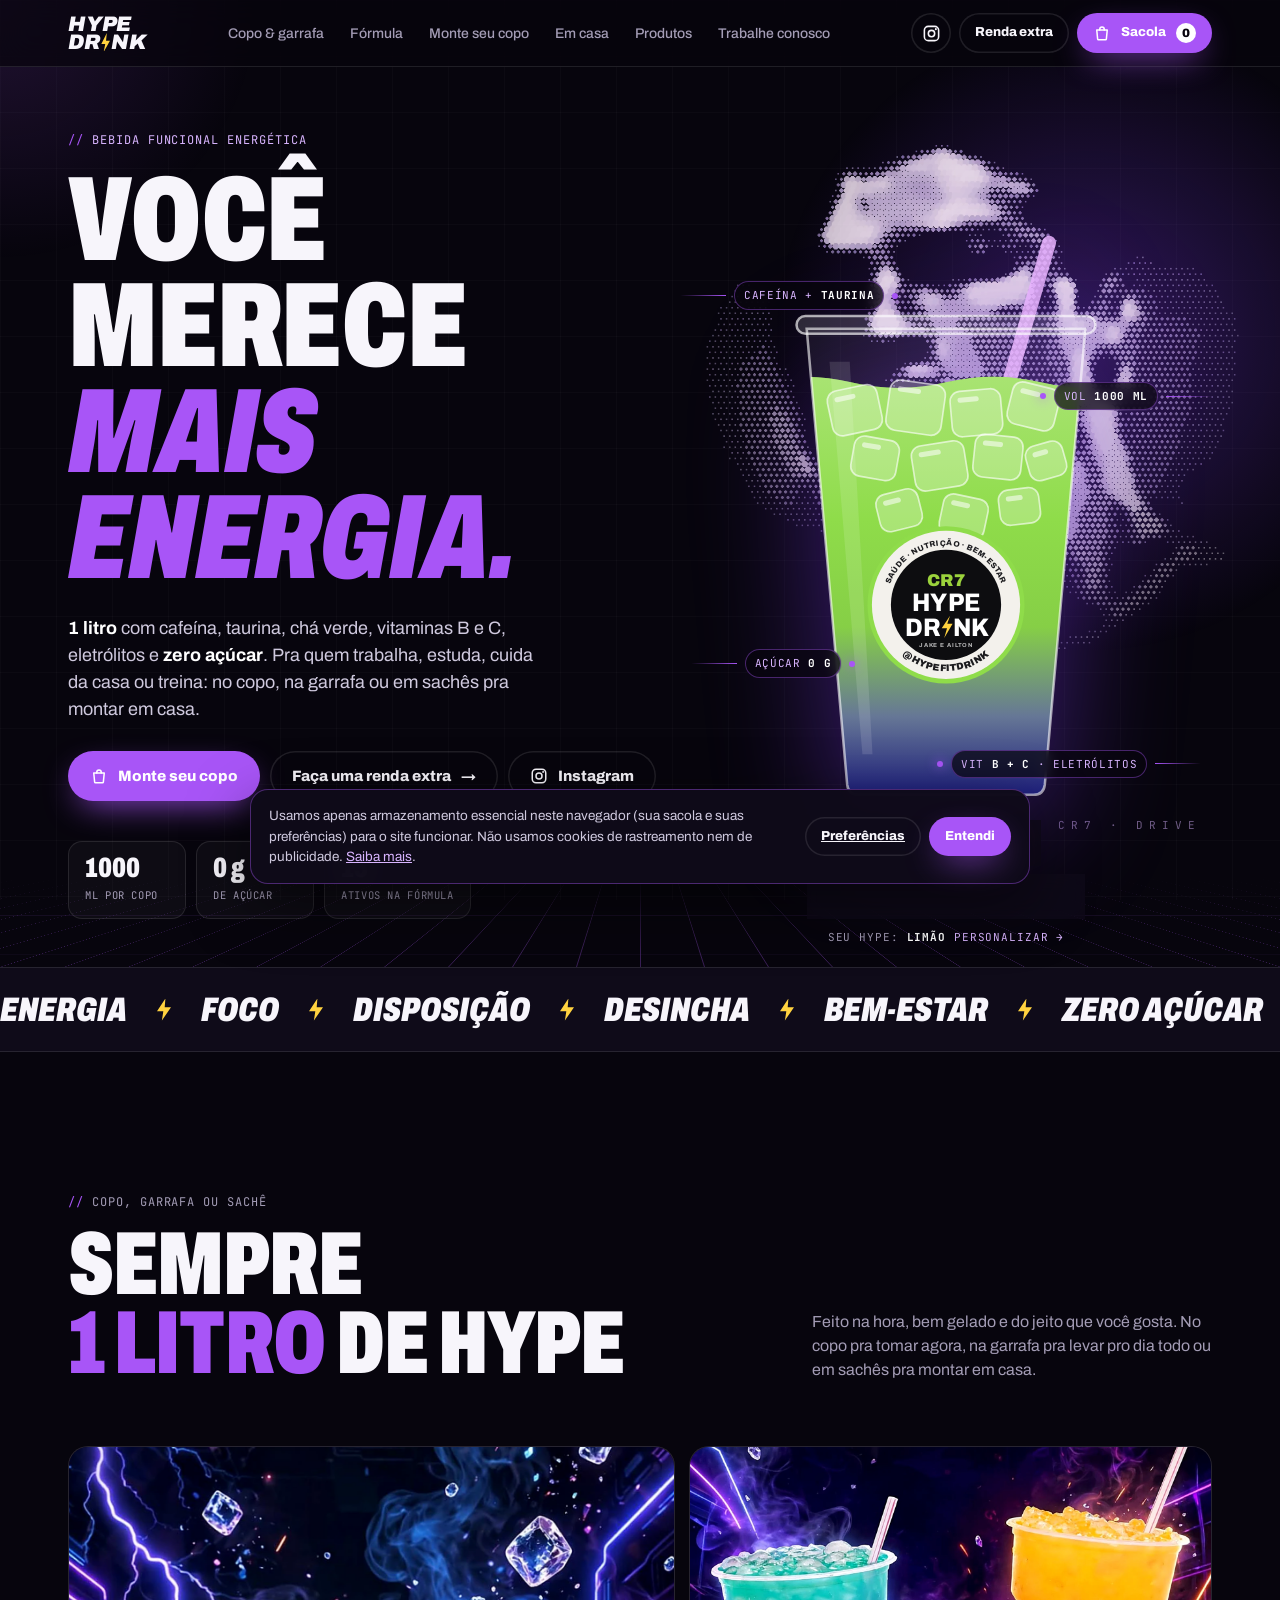
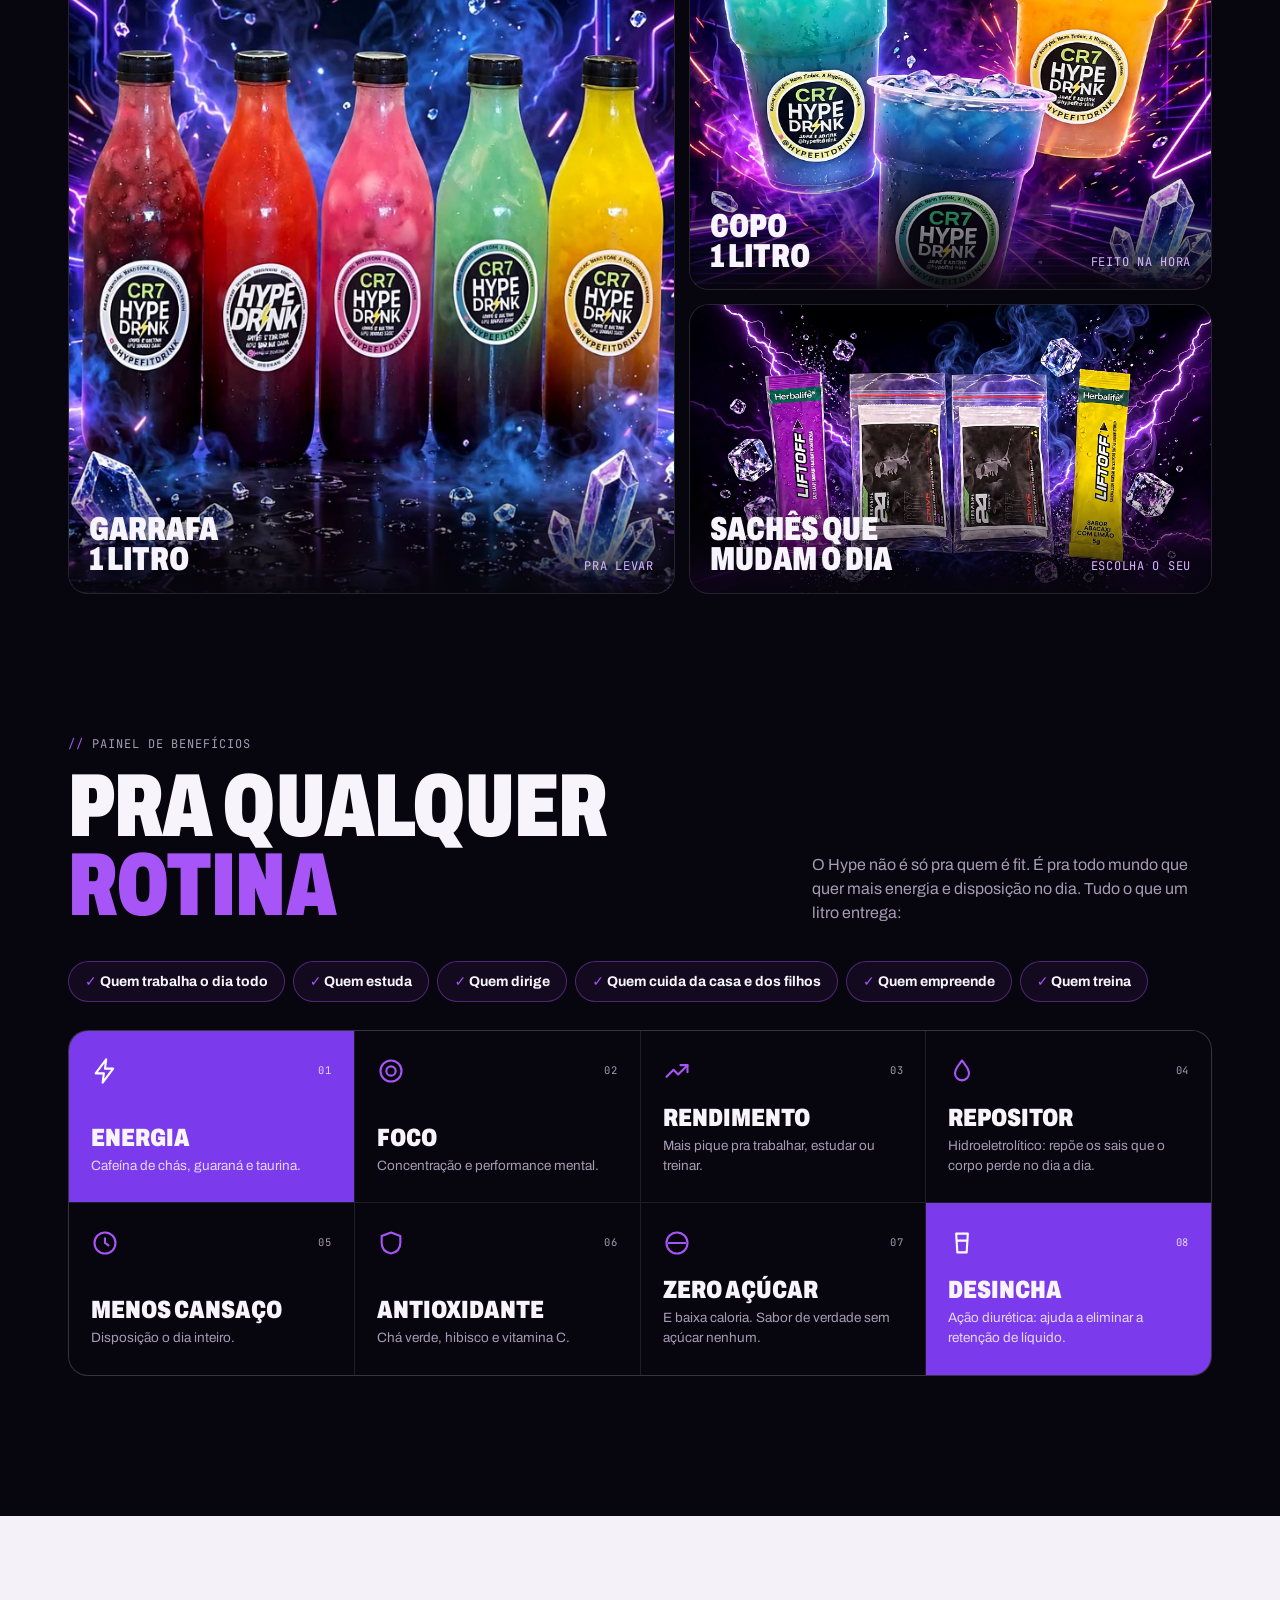
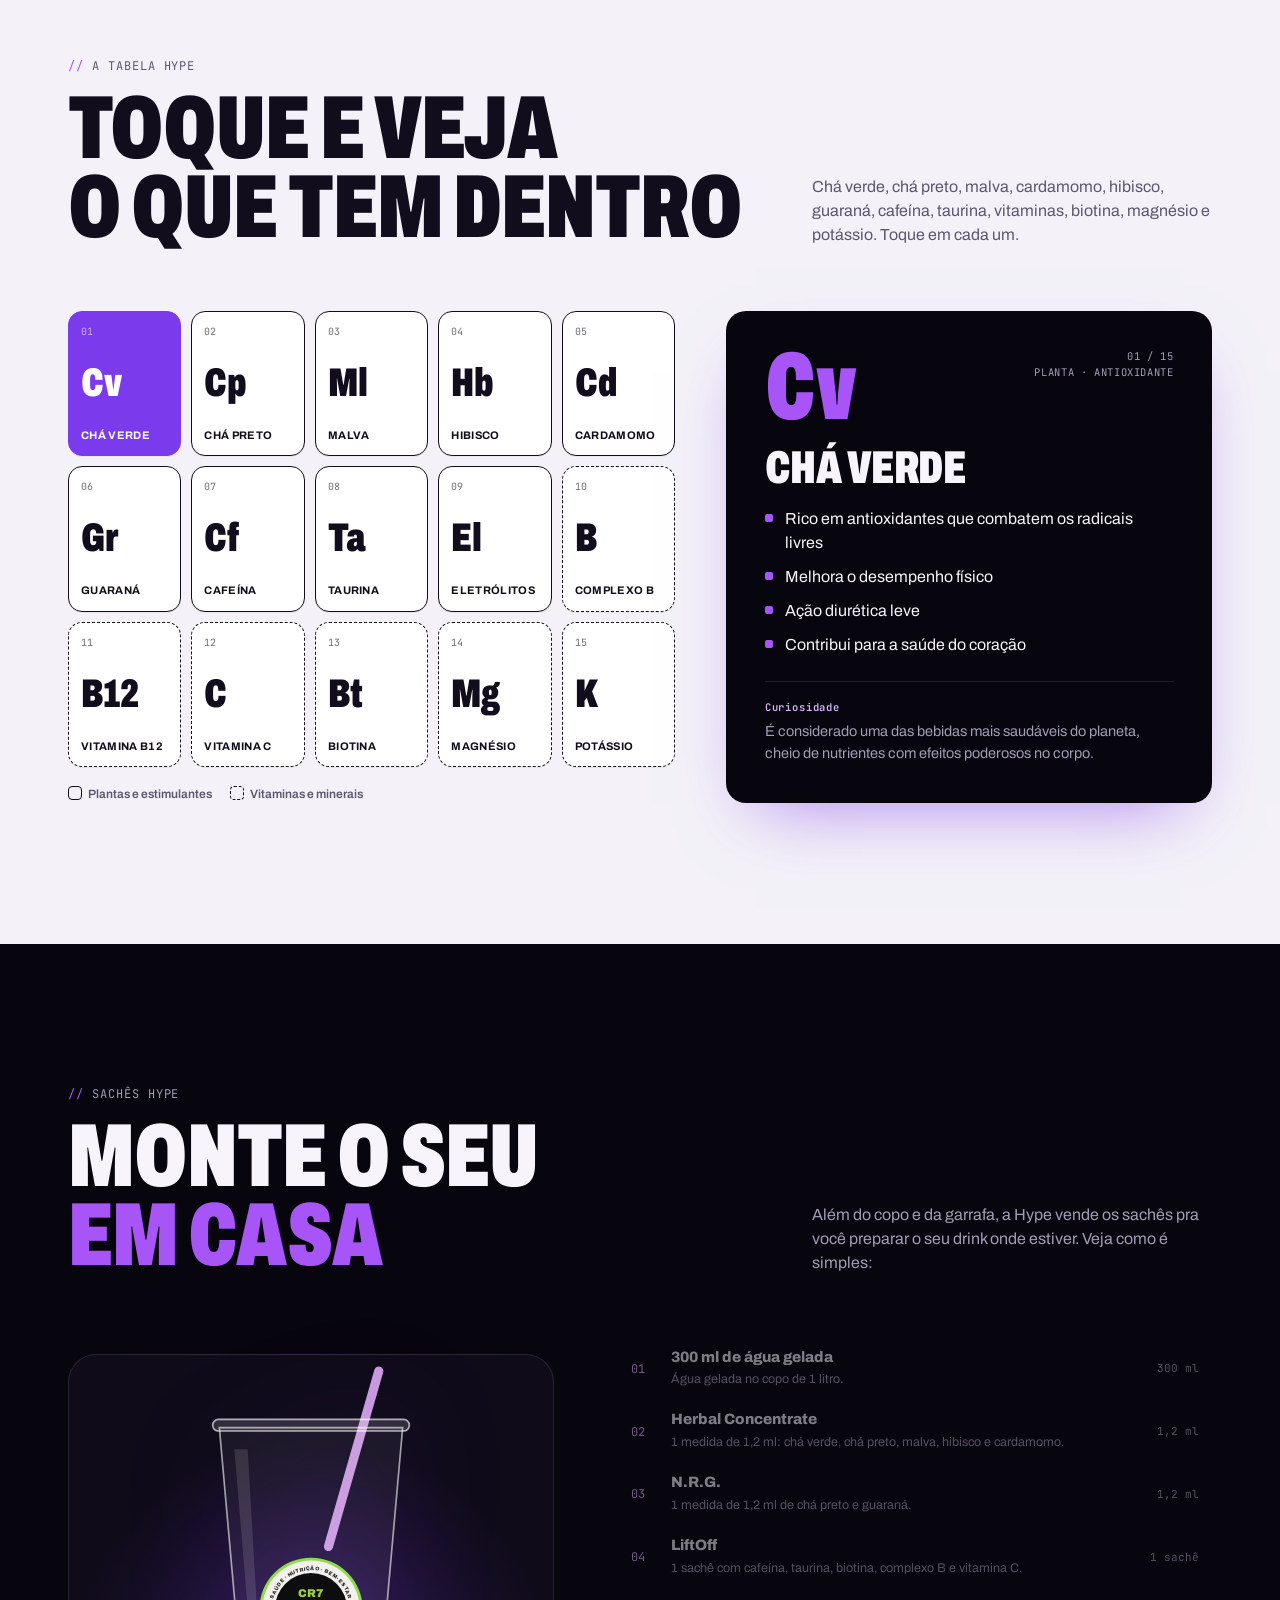
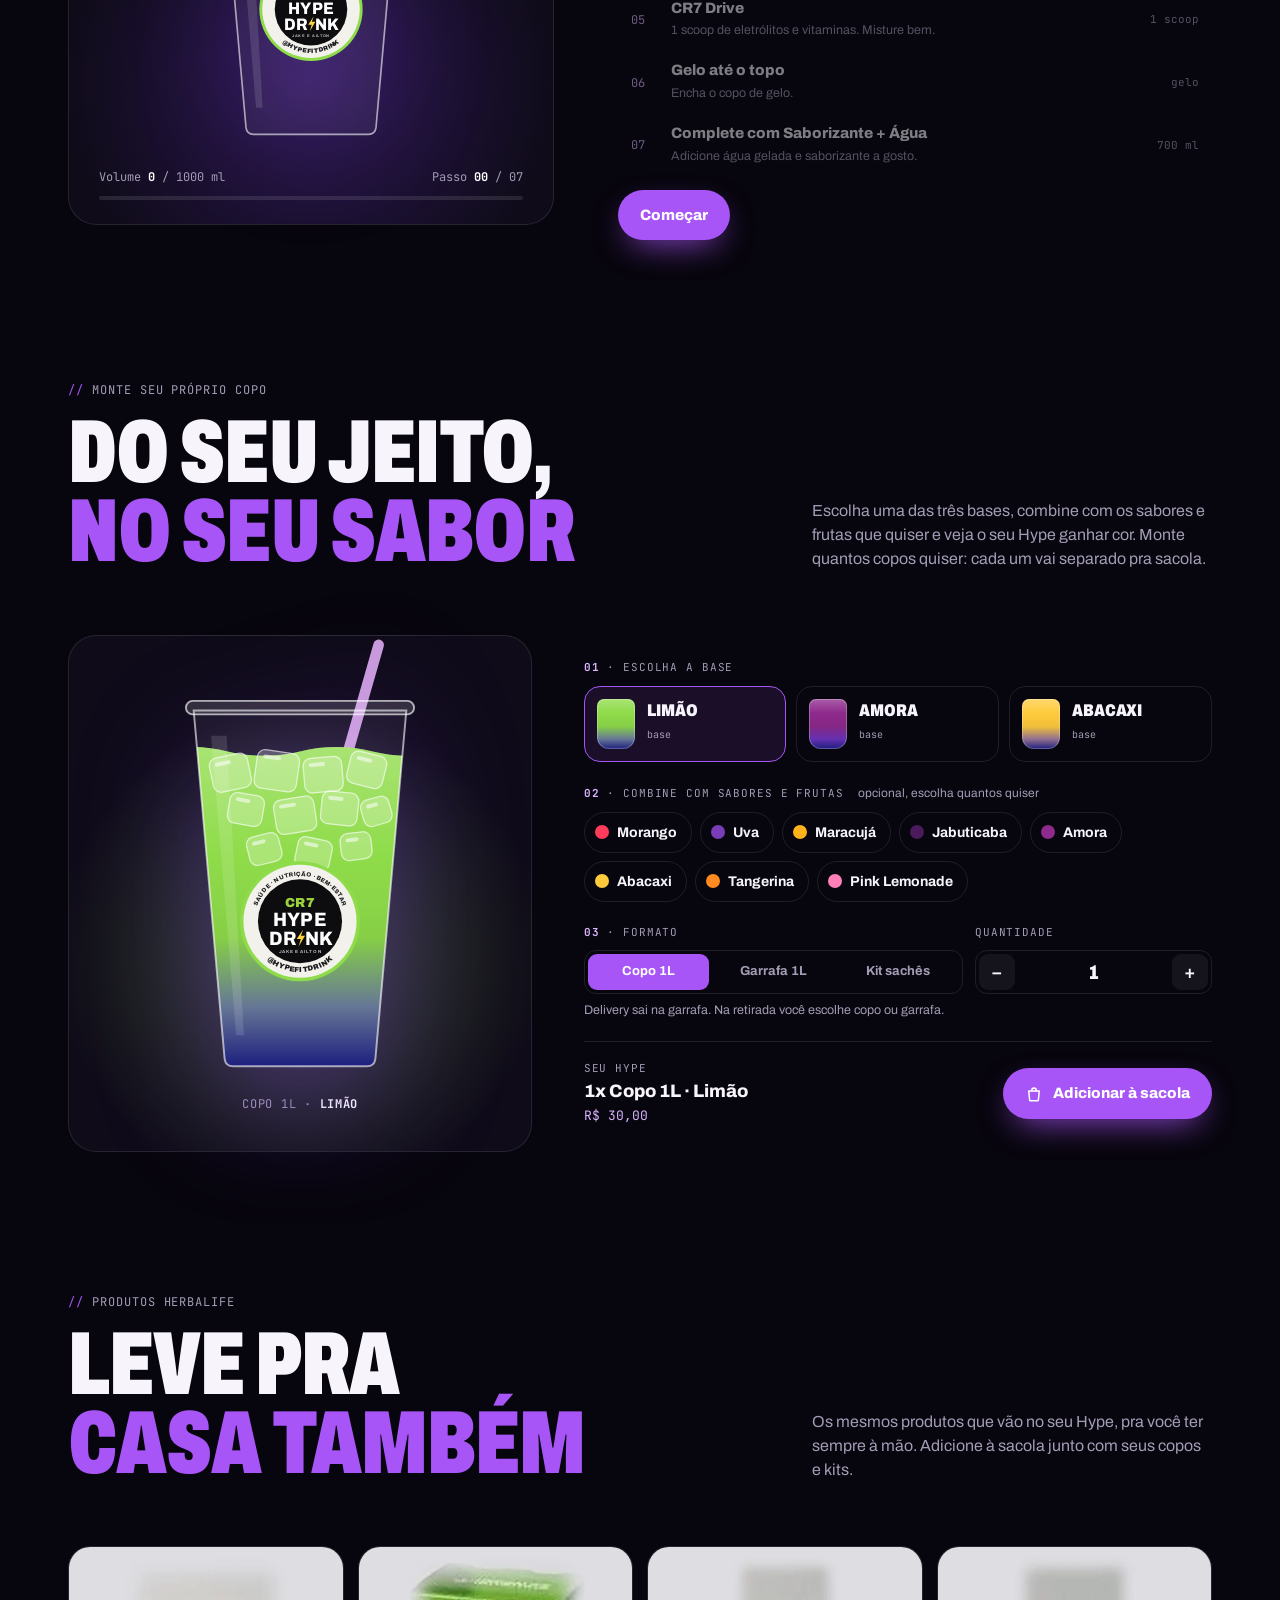
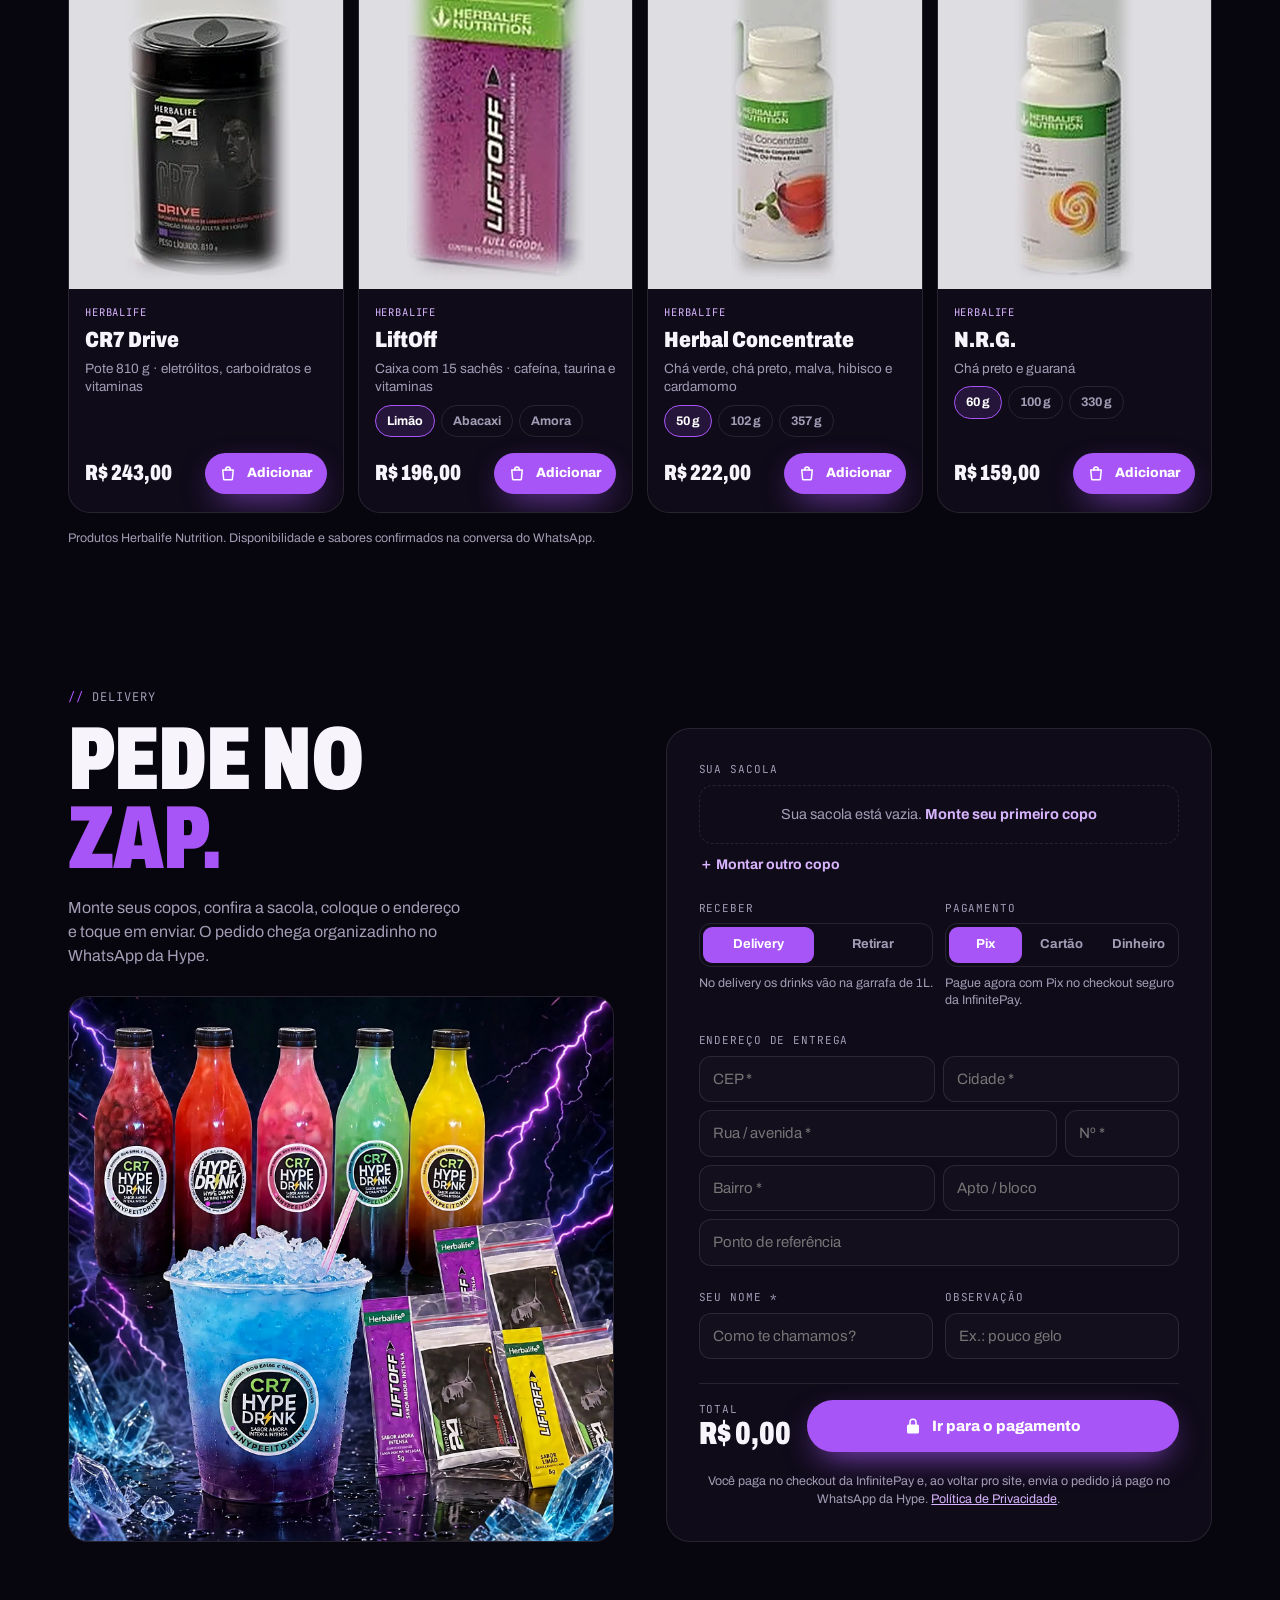
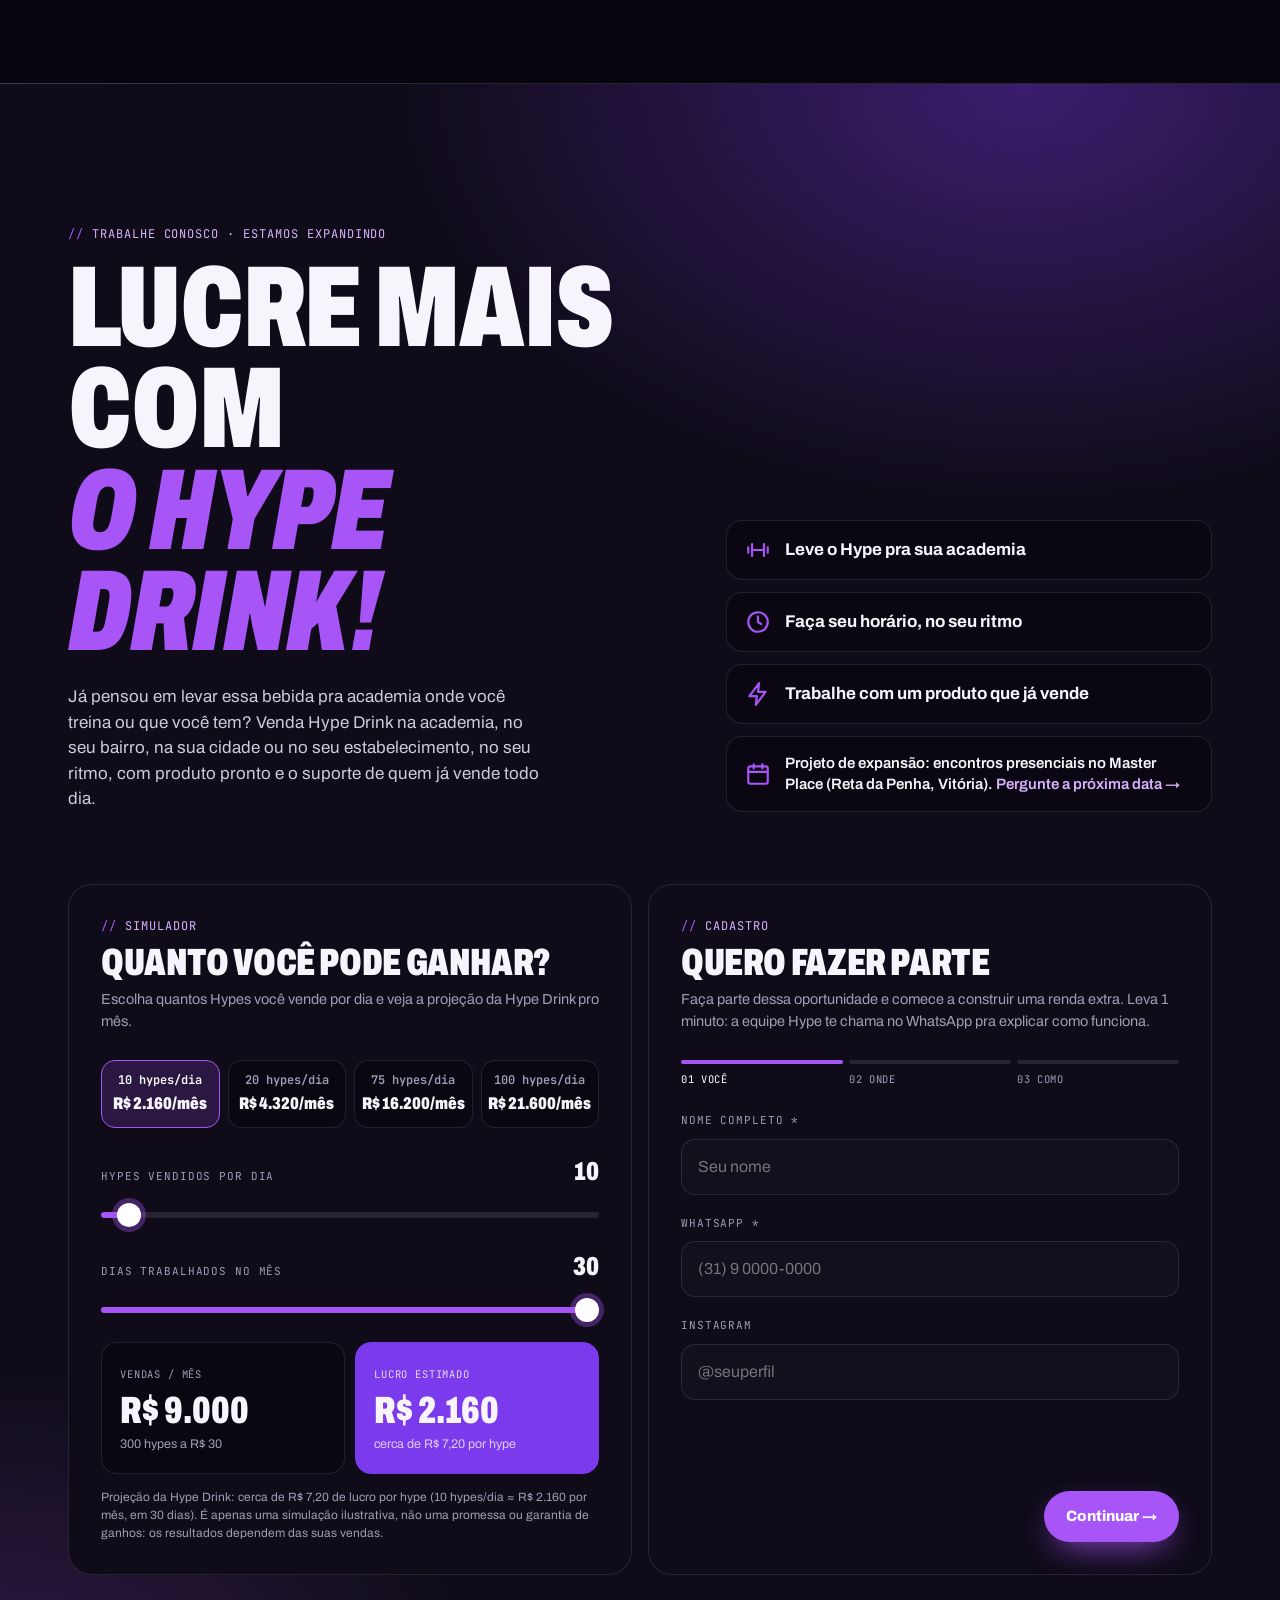
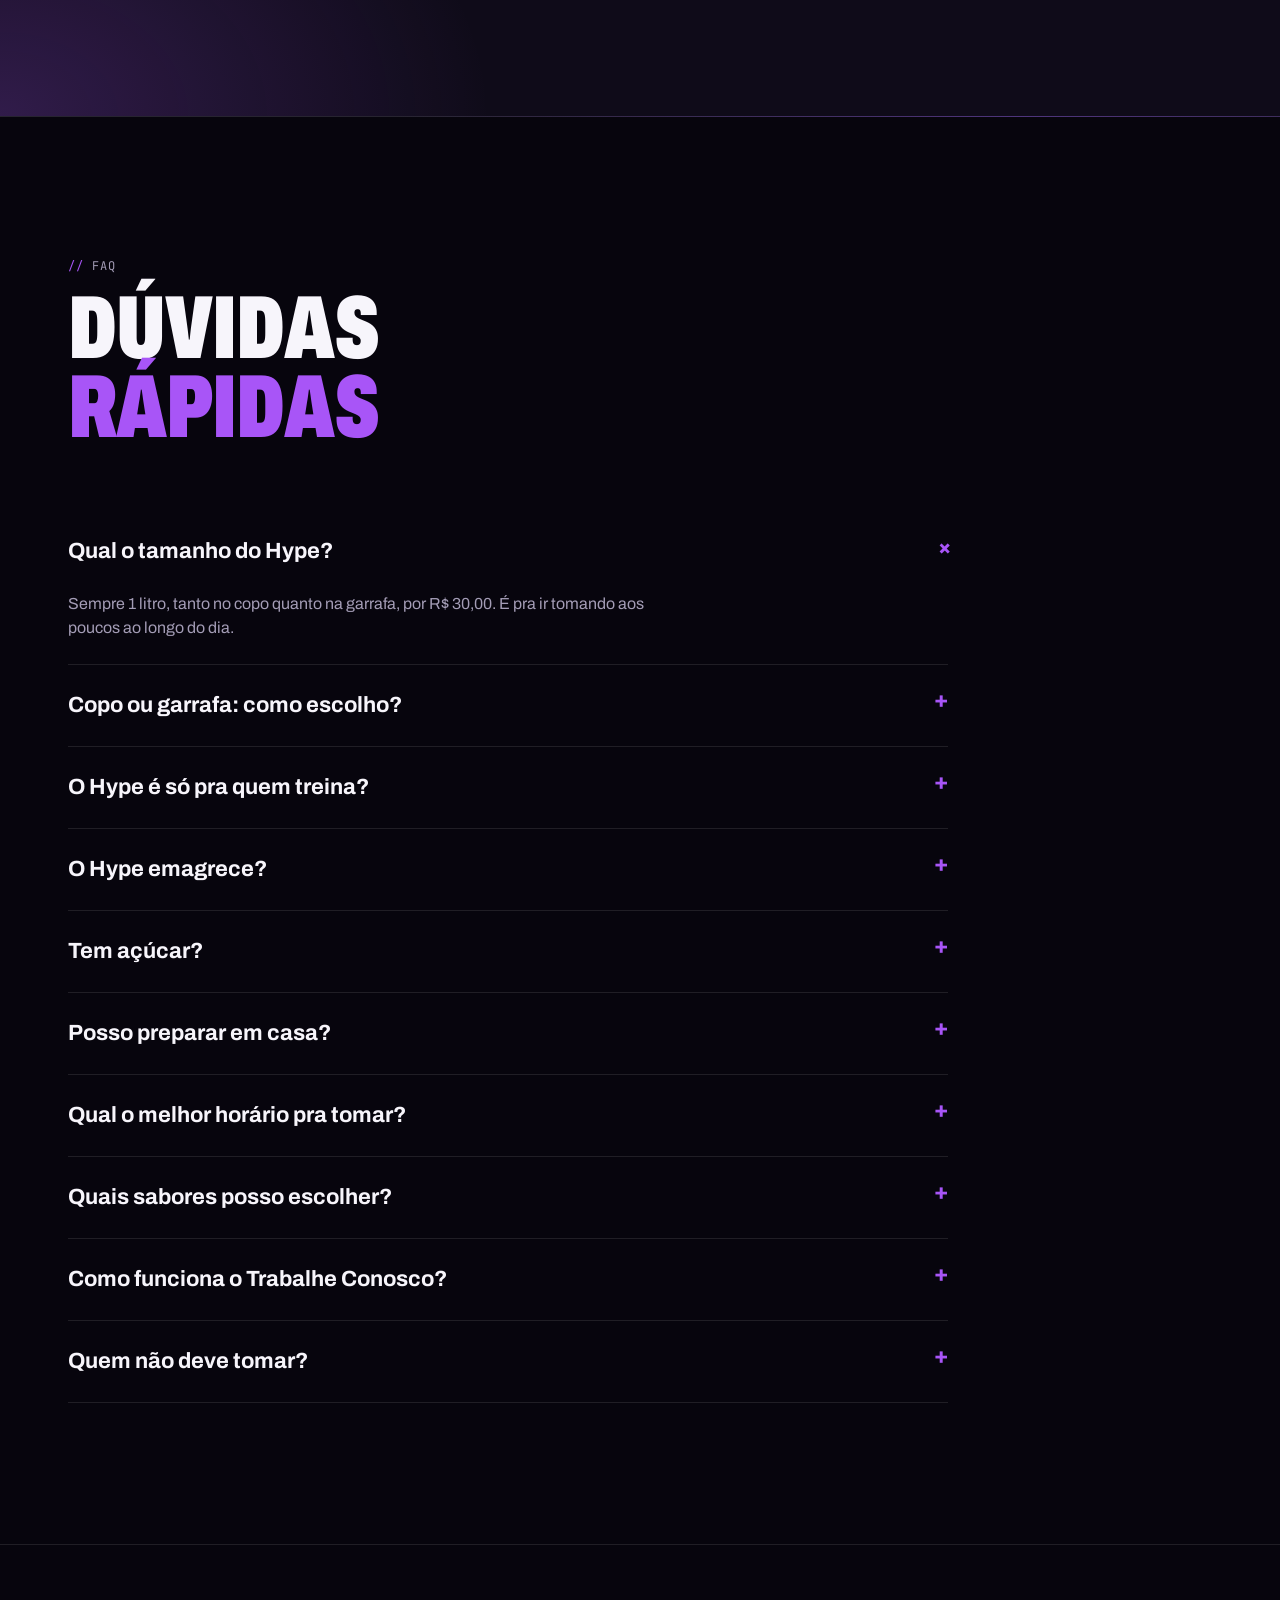
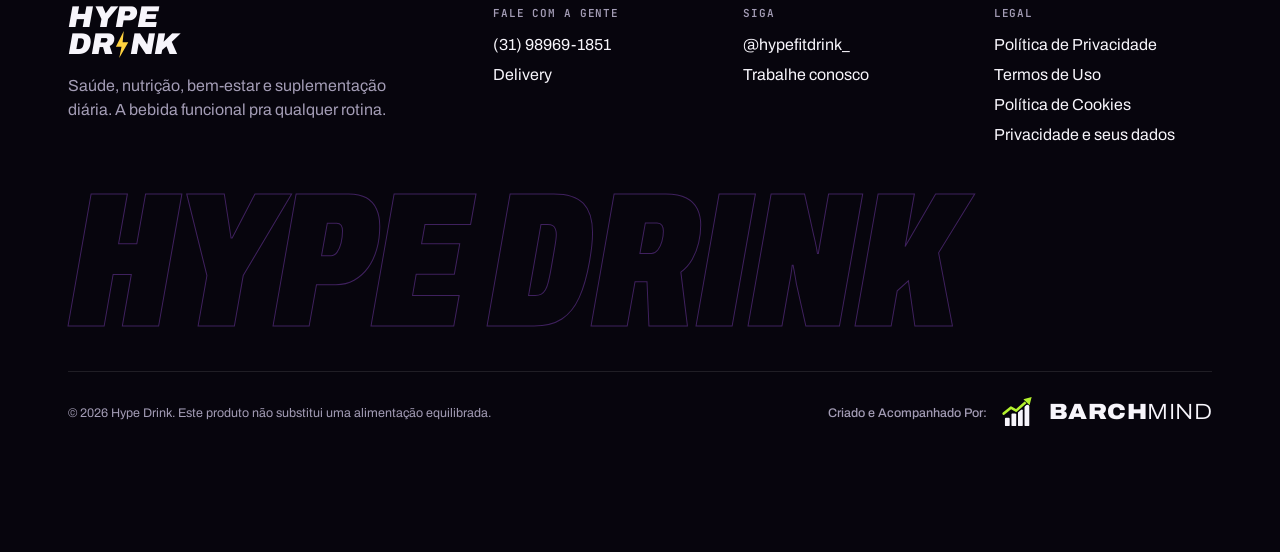
==== commit 0eeef7a1: "Preços reais dos produtos Herbalife, tamanhos do Herbal e N.R.G. e pagamento online liberado Co-Auth" ====
--- a/index.html
+++ b/index.html
@@ -508,6 +508,7 @@
 .pcard .pf .btn{padding:10px 14px;font-size:13.5px}
 .pcard .pf .btn.done{background:#1f9d55;border-color:#1f9d55}
 .pnote{font-size:12.5px;color:var(--mute);margin-top:16px}
+@media (max-width:1240px){.pcard .pf{flex-direction:column;align-items:stretch}.pcard .pf .btn{justify-content:center}}
 @media (max-width:900px){.pgrid{grid-template-columns:1fr 1fr;gap:10px}.pcard .pf{flex-direction:column;align-items:stretch}.pcard .pf .btn{justify-content:center}}
 @media (max-width:480px){.pcard h3{font-size:18px}.pcard .pb{padding:12px}.pcard p{font-size:12.5px}.pcard .pf b{font-size:20px}}
 .fhint{font-size:12.5px;color:var(--mute);margin-top:8px;line-height:1.35}
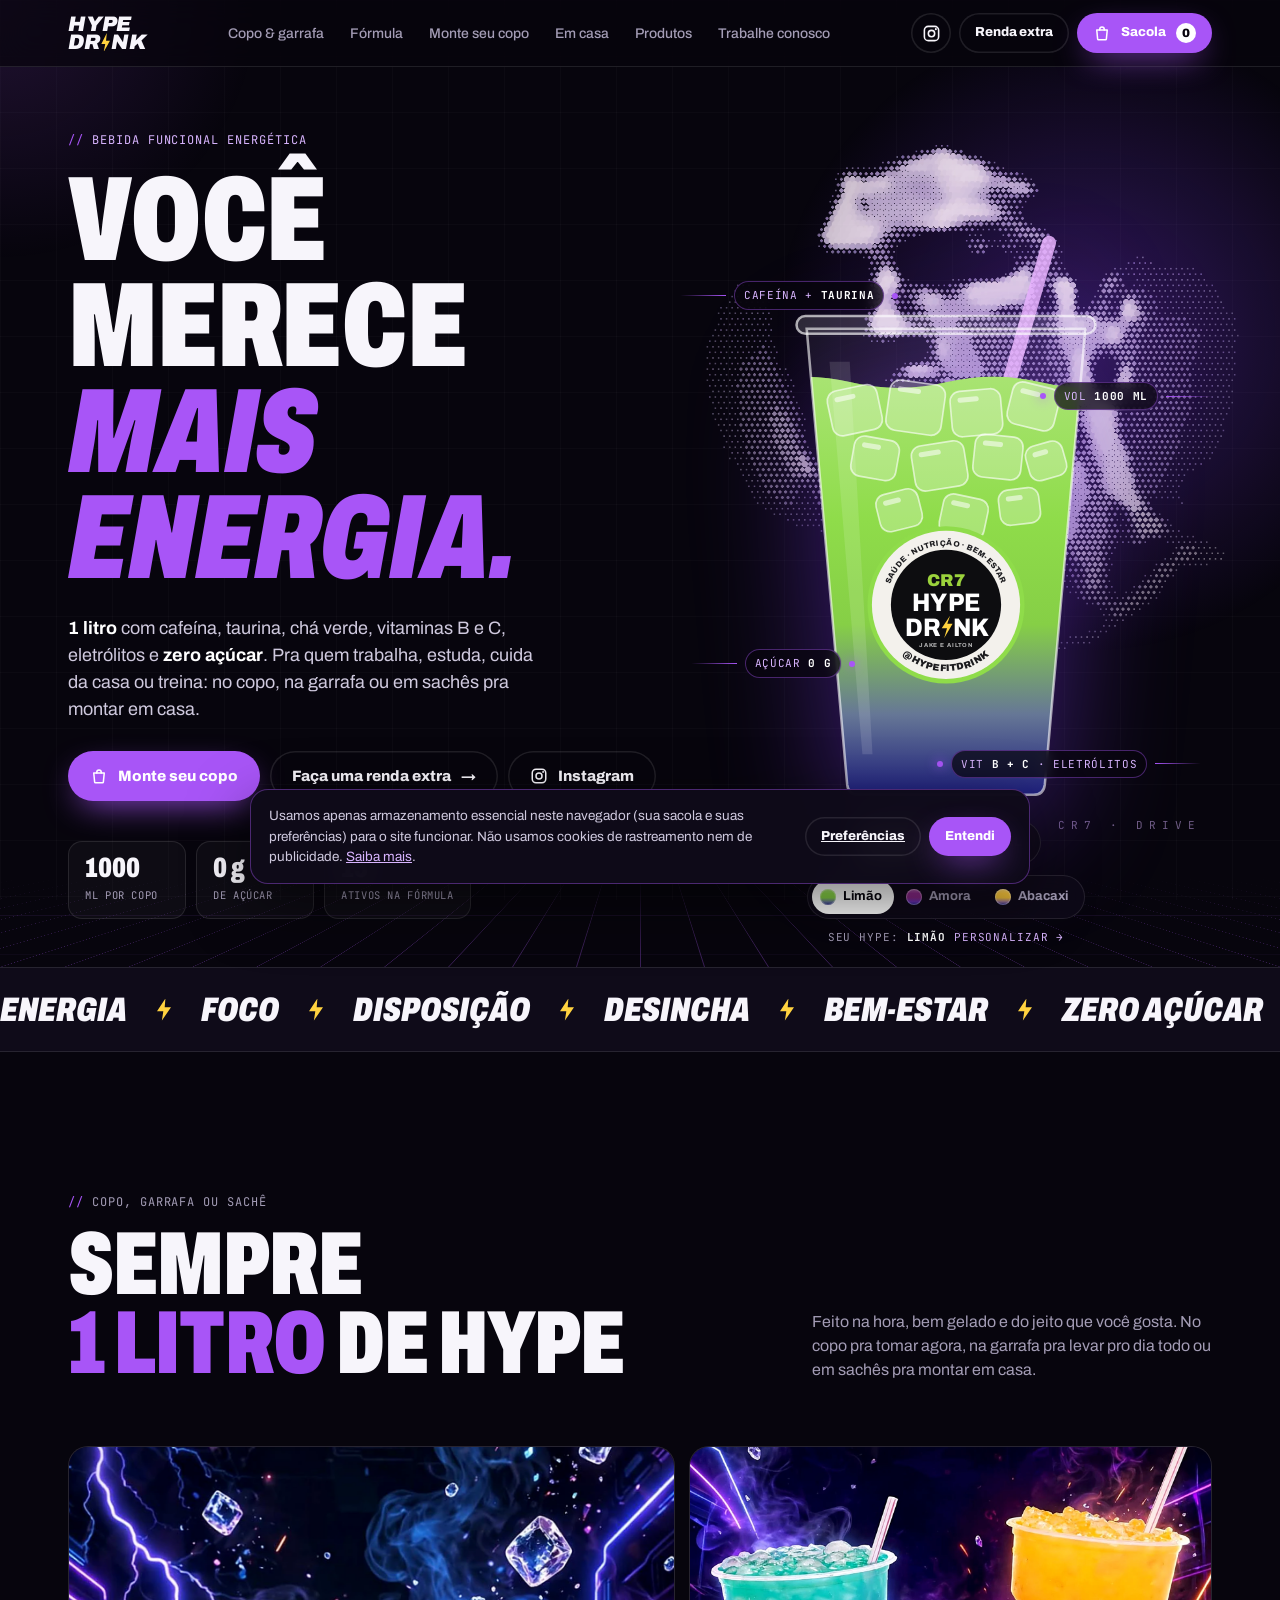
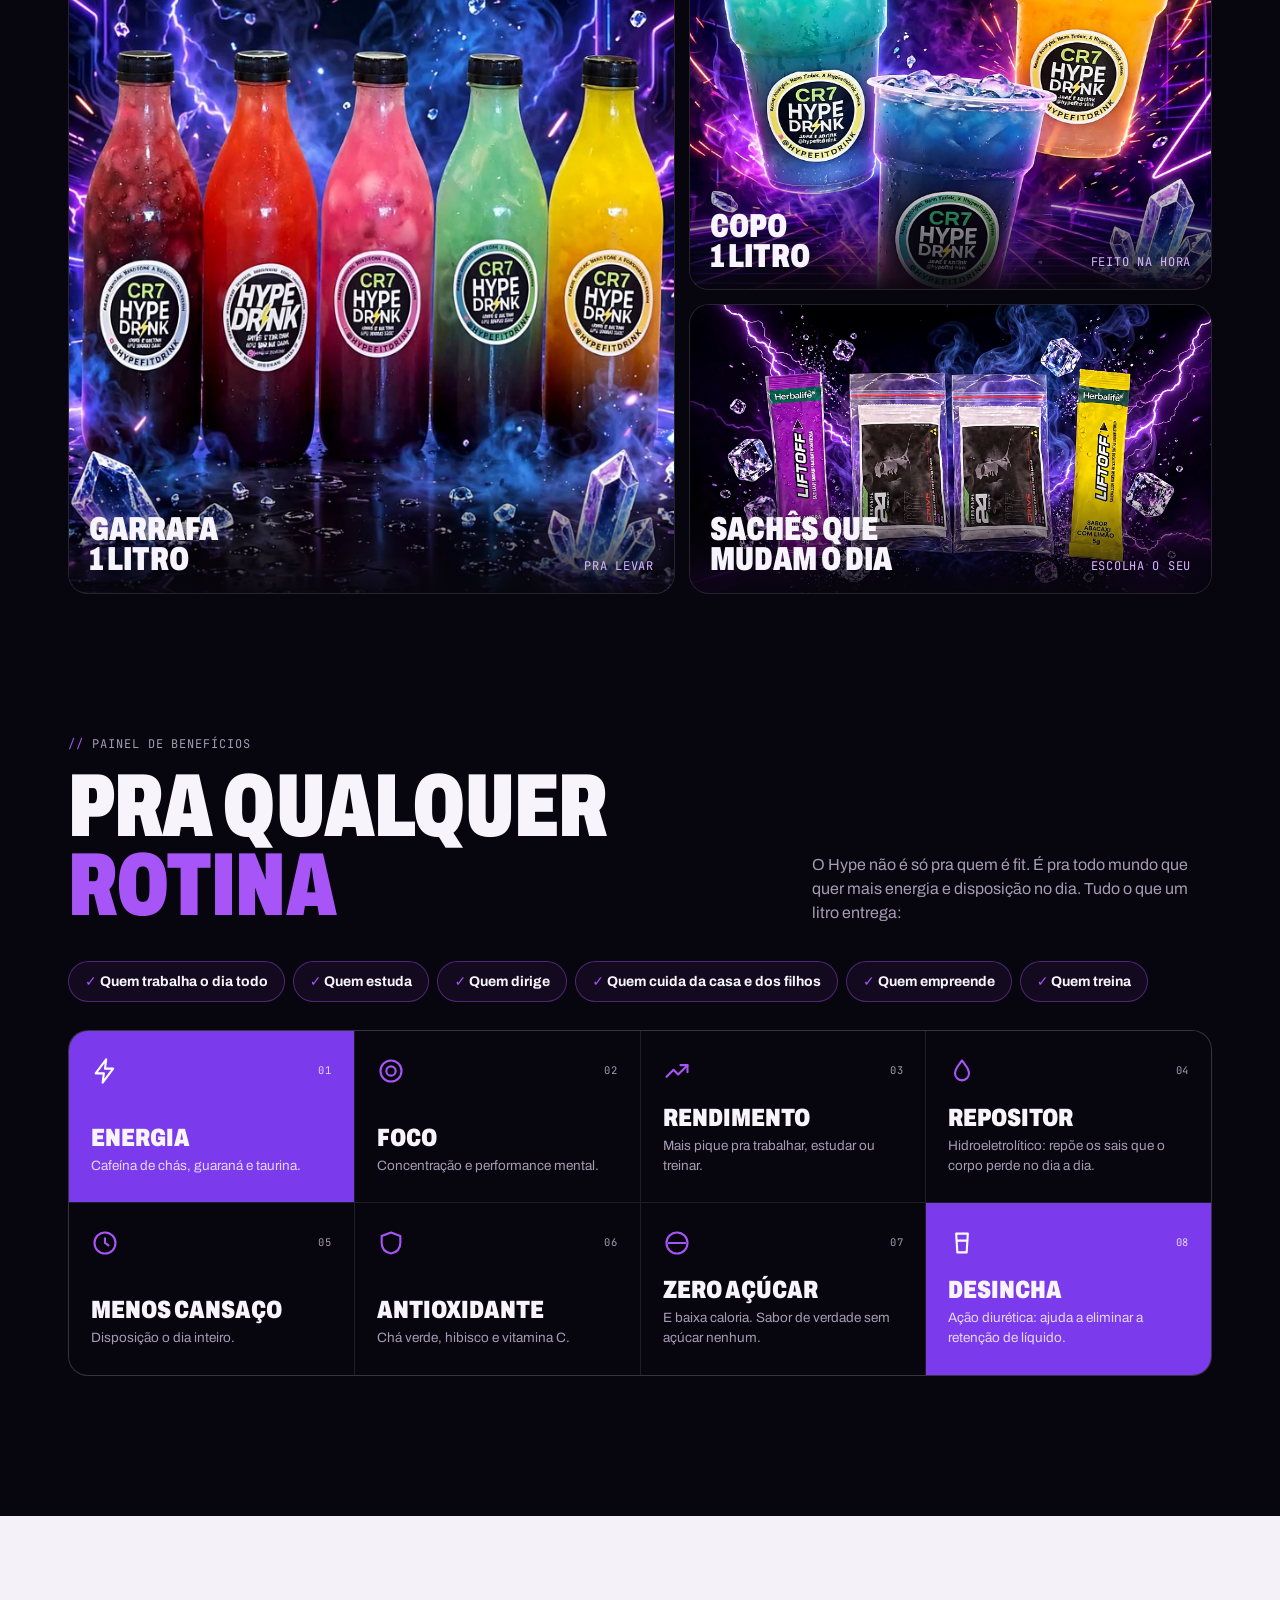
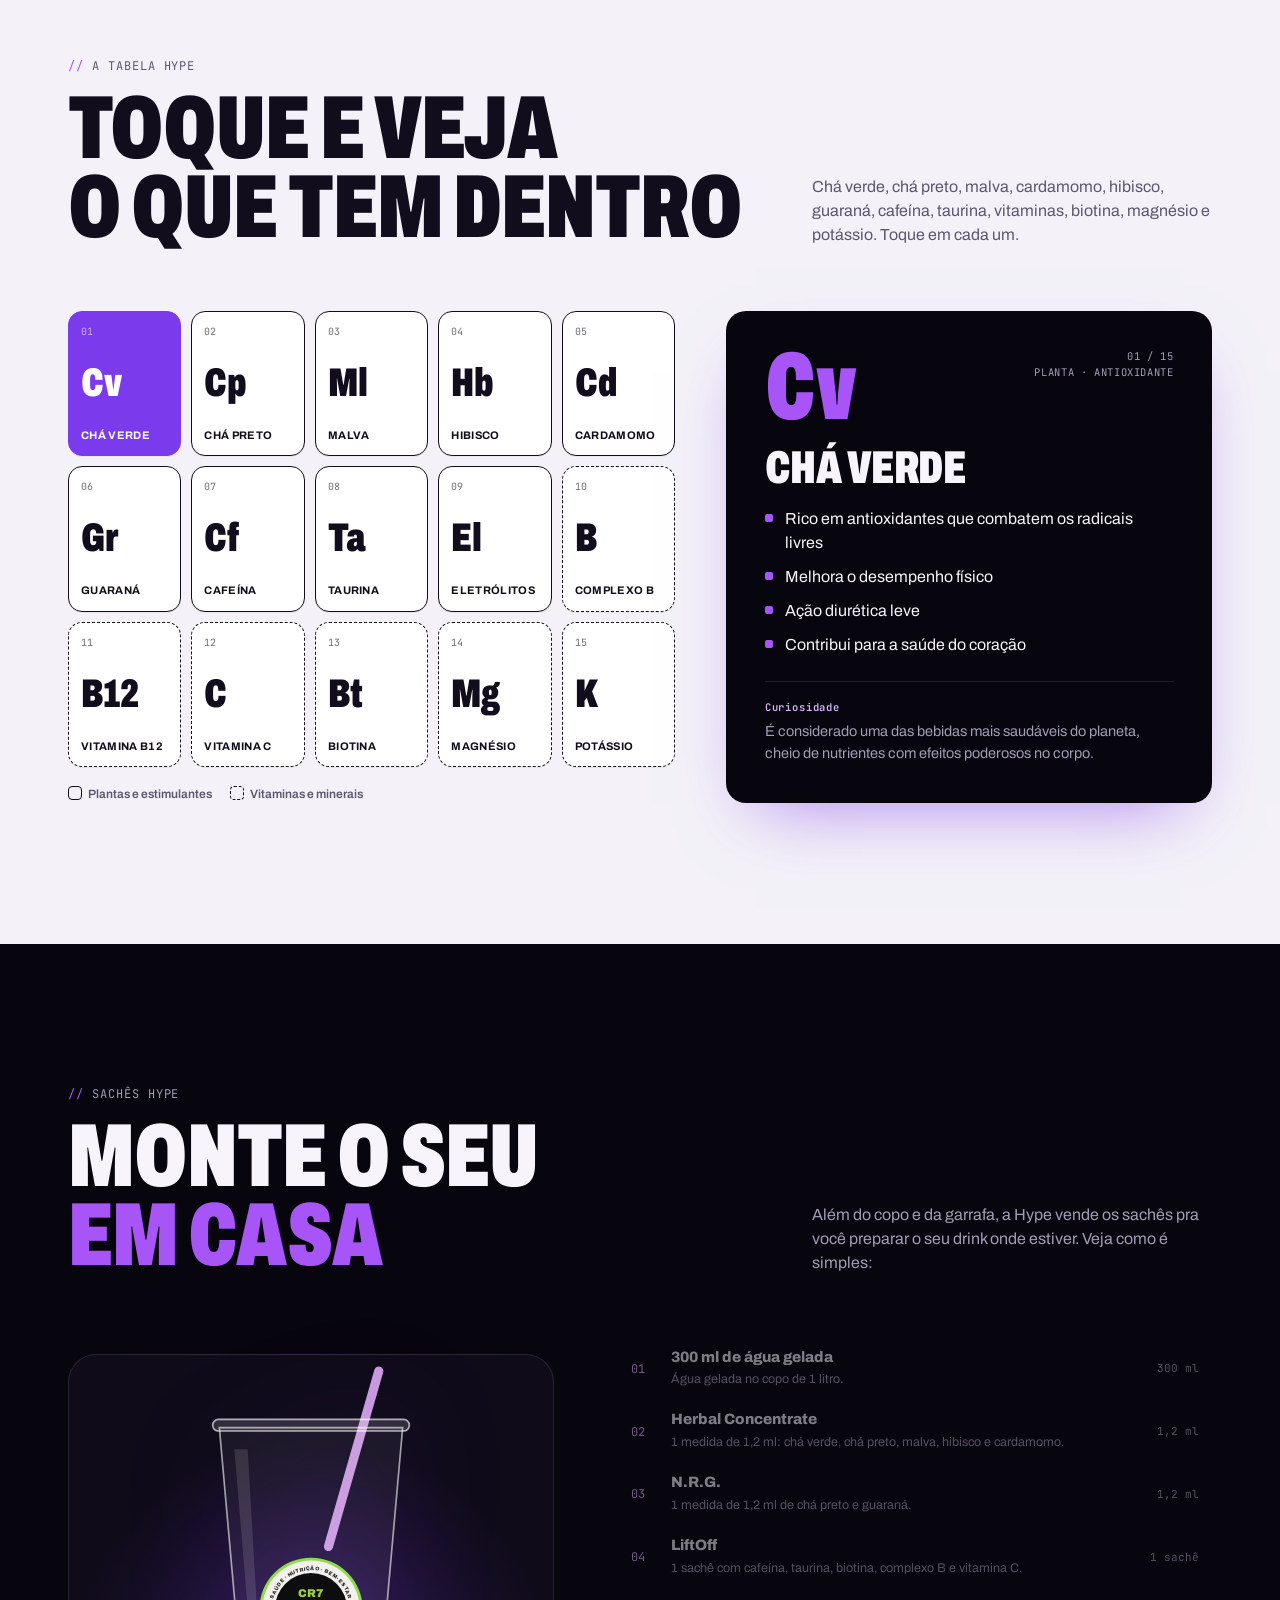
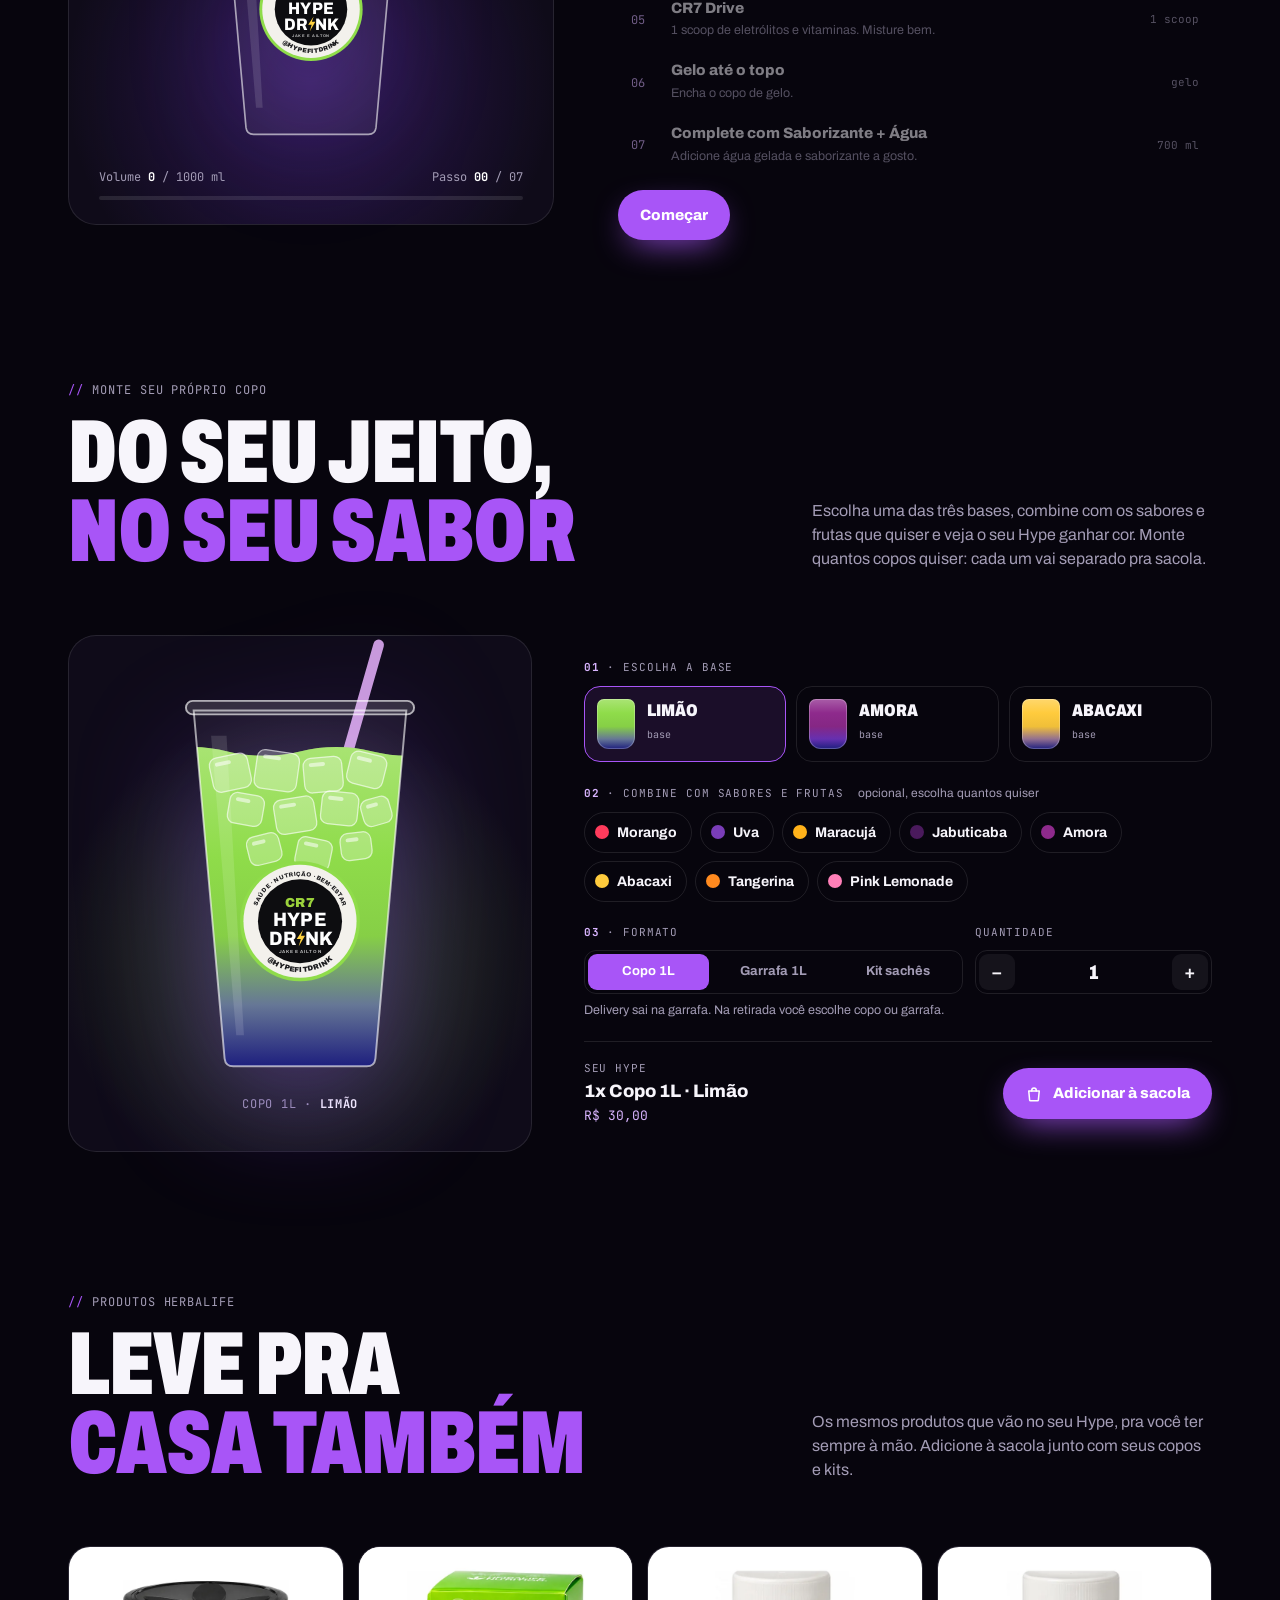
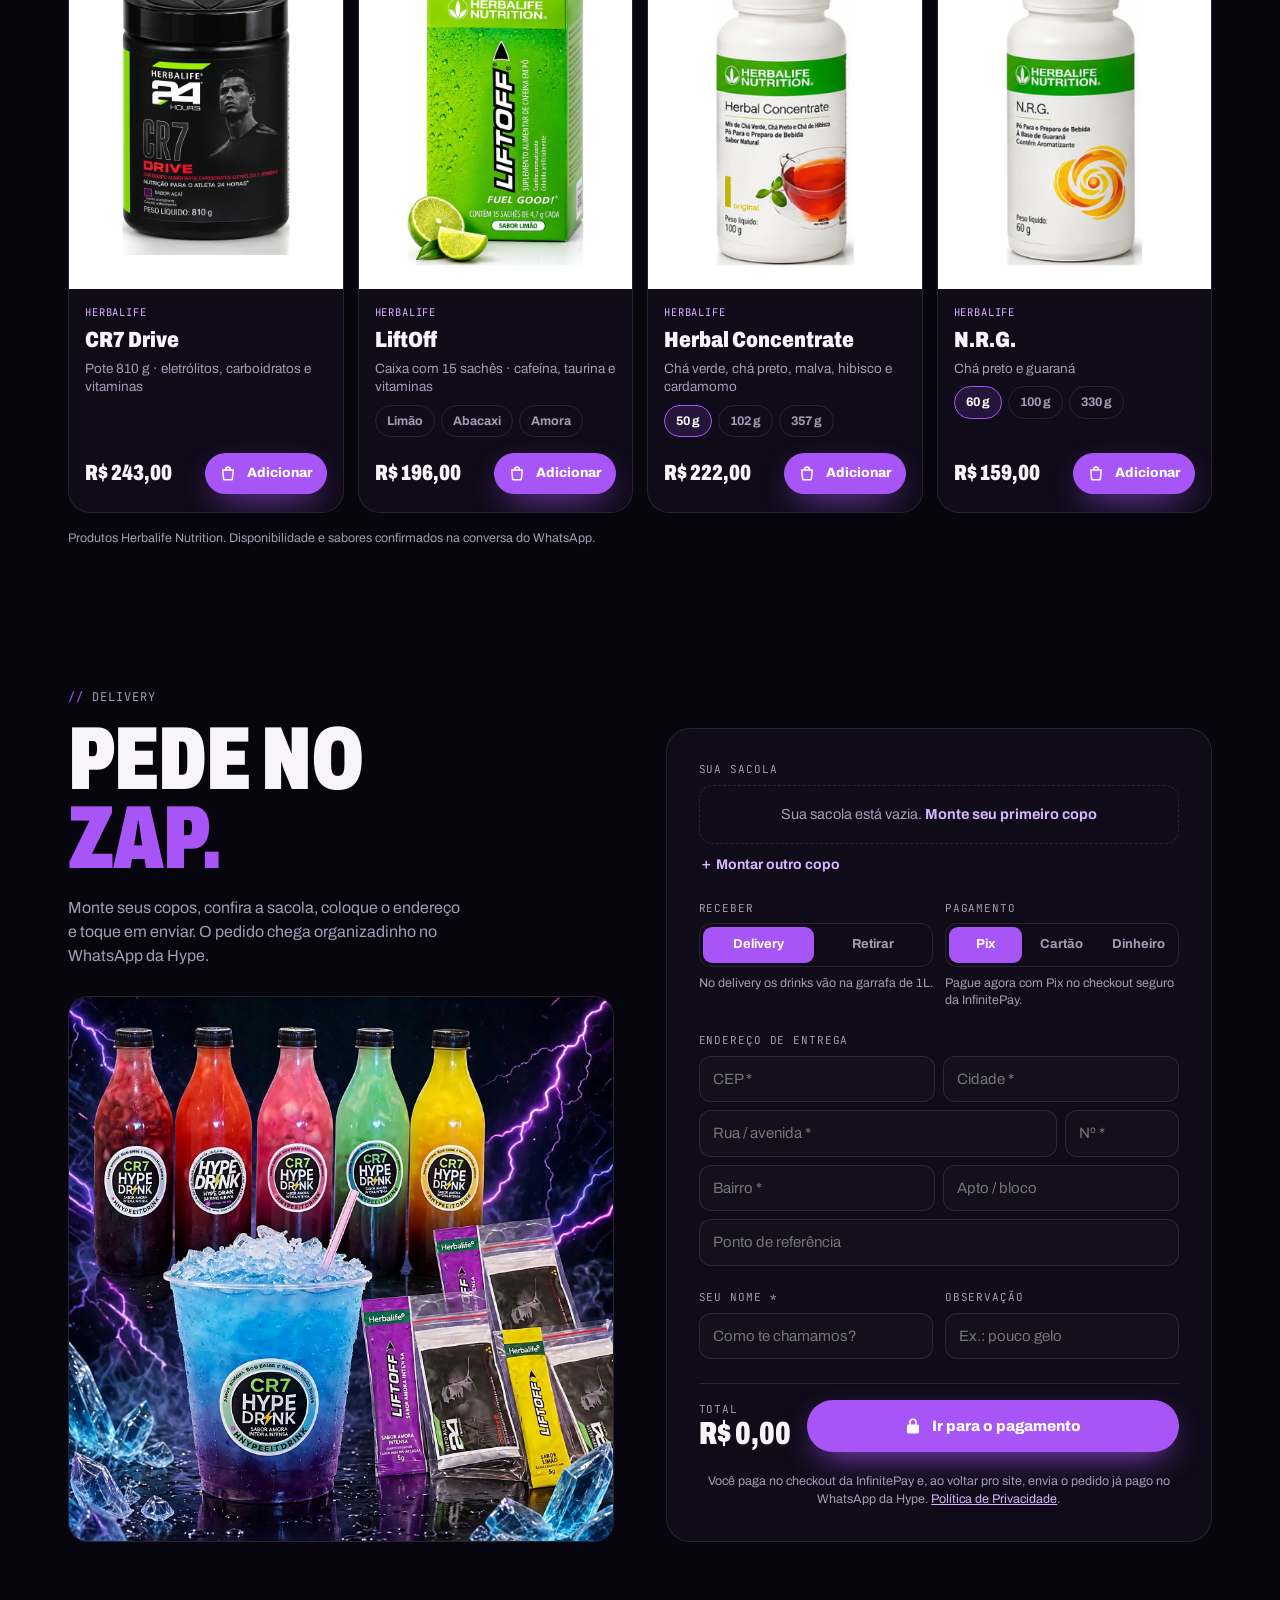
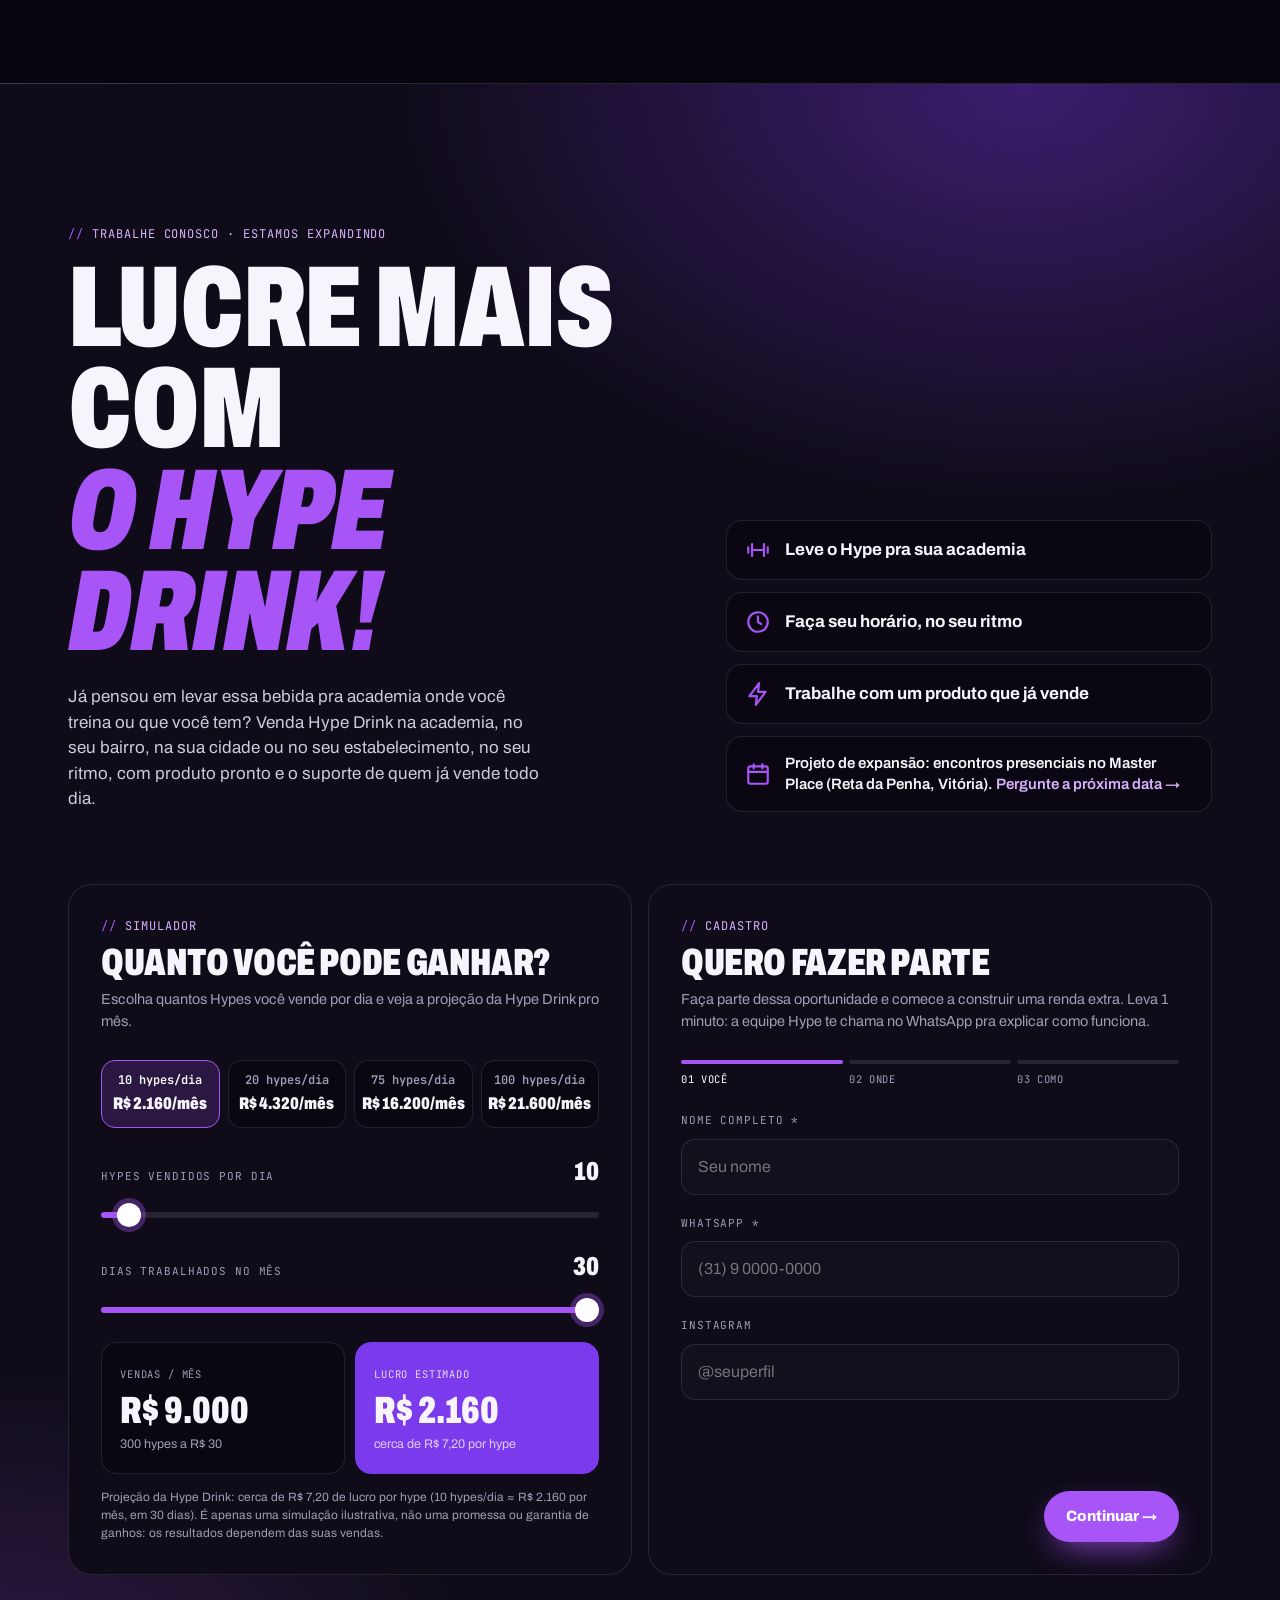
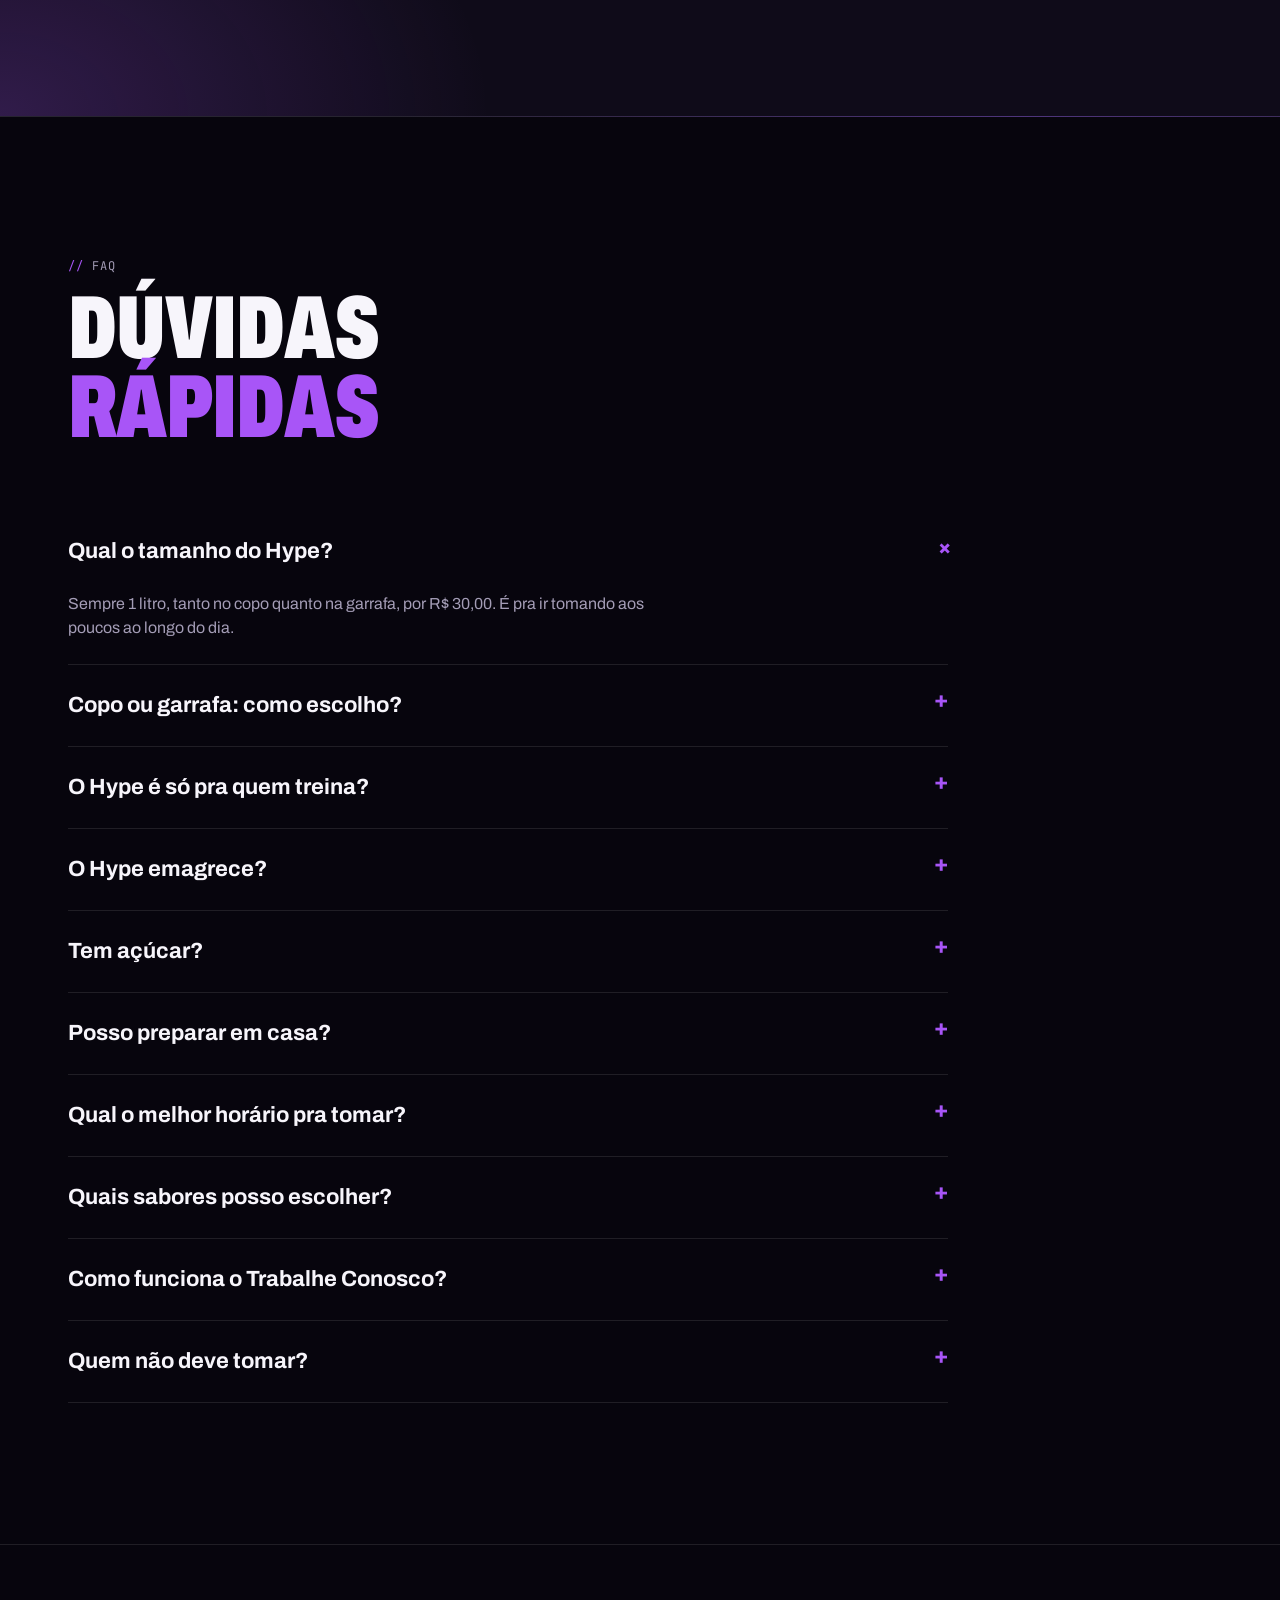
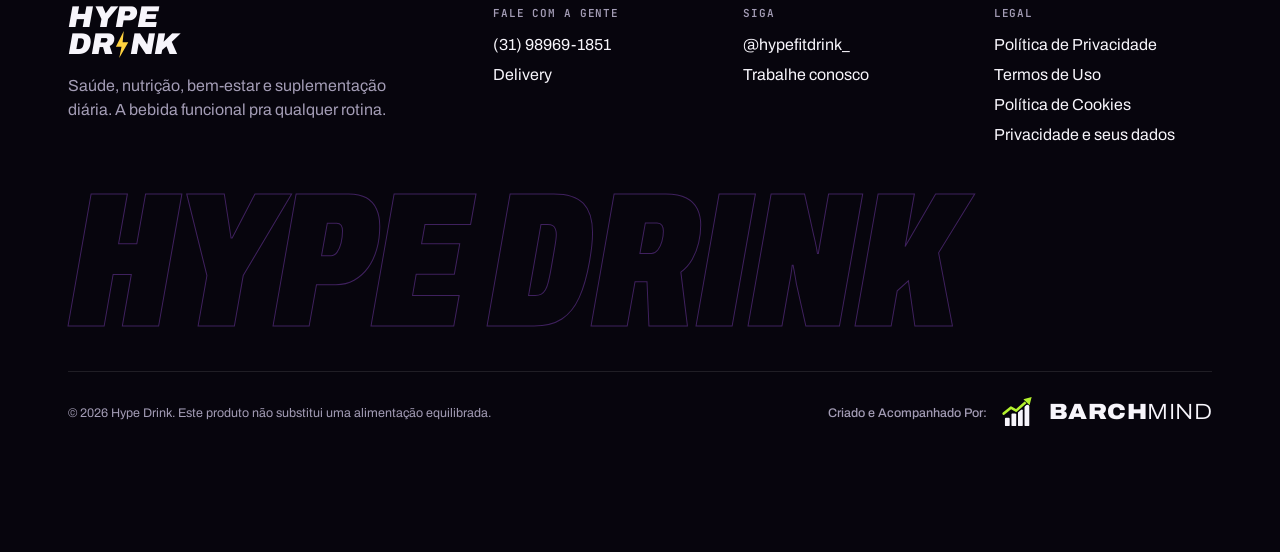
==== commit d41aa0da: "Fotos novas dos produtos Herbalife e carrossel de sabores do LiftOff Co-Authored-By: Claude Opus 5.5" ====
--- a/index.html
+++ b/index.html
@@ -493,7 +493,10 @@
 .pgrid{display:grid;grid-template-columns:repeat(4,1fr);gap:14px}
 .pcard{display:flex;flex-direction:column;background:var(--bg2);border:1px solid var(--line);border-radius:22px;overflow:hidden;transition:border-color .25s,transform .25s}
 .pcard:hover{border-color:var(--line2);transform:translateY(-3px)}
-.pcard figure{aspect-ratio:4/5;background:#deddE2;overflow:hidden}
+.pcard figure{aspect-ratio:4/5;background:#fff;overflow:hidden}
+.pcard figure.fotos{position:relative}
+.pcard figure.fotos img{position:absolute;inset:0;opacity:0;transition:opacity .7s,transform .5s}
+.pcard figure.fotos img.on{opacity:1}
 .pcard figure img{width:100%;height:100%;object-fit:cover;transition:transform .5s}
 .pcard:hover figure img{transform:scale(1.04)}
 .pcard .pb{display:flex;flex-direction:column;gap:8px;padding:16px 16px 18px;flex:1}
@@ -503,6 +506,8 @@
 .pcard .pv{display:flex;flex-wrap:wrap;gap:6px}
 .pcard .pv button{padding:6px 11px;border-radius:999px;border:1.5px solid var(--line);font-size:12.5px;font-weight:700;color:var(--mute);transition:all .2s}
 .pcard .pv button[aria-pressed=true]{border-color:var(--p);background:rgba(168,85,247,.15);color:#fff}
+.pcard .pv.pede button{border-color:var(--p);color:#fff;animation:pede .45s}
+@keyframes pede{20%,60%{transform:translateX(-4px)}40%,80%{transform:translateX(4px)}}
 .pcard .pf{margin-top:auto;padding-top:8px;display:flex;align-items:center;justify-content:space-between;gap:10px}
 .pcard .pf b{font-size:22px;font-weight:900;font-variation-settings:"wdth" 72;white-space:nowrap}
 .pcard .pf .btn{padding:10px 14px;font-size:13.5px}
